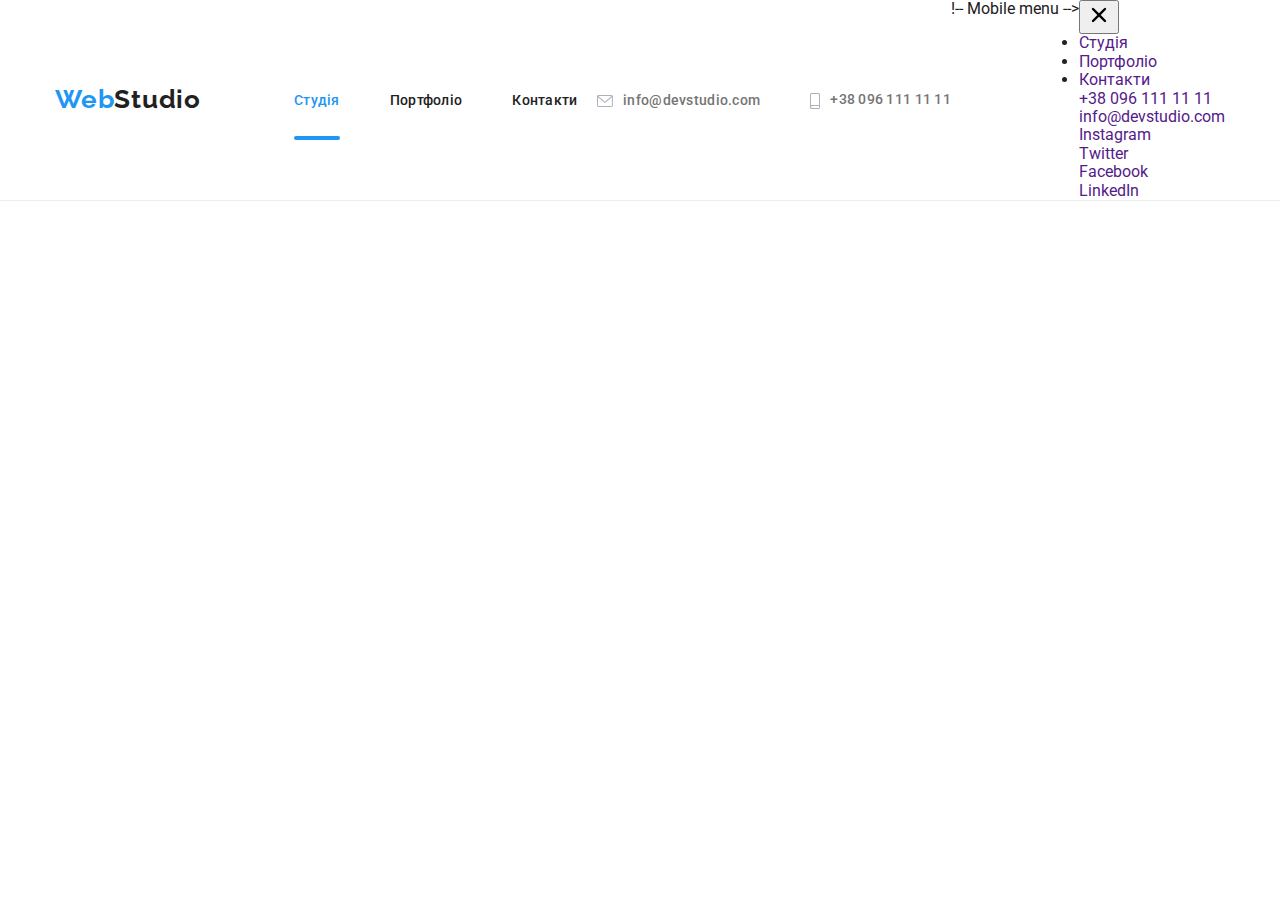
==== index.html @ cbd81c40 "10.12.22 dz8" ====
<!DOCTYPE html>
<html lang="uk">
<head>
    <meta charset="UTF-8">
    <meta http-equiv="X-UA-Compatible" content="IE=edge">
    <meta name="viewport" content="width=device-width, initial-scale=1.0">
    <link rel="preconnect" href="https://fonts.googleapis.com">
    <link rel="preconnect" href="https://fonts.gstatic.com" crossorigin>
    <link href="https://fonts.googleapis.com/css2?family=Raleway:wght@700&family=Roboto:wght@400;500;700;900&display=swap"
    rel="stylesheet">
    <link rel="stylesheet" href="https://cdnjs.cloudflare.com/ajax/libs/modern-normalize/1.1.0/modern-normalize.min.css">
    <link rel="stylesheet" href="./css/main.min.css">
    <title>Студія</title>
    </head>
<body class="page">
    <!-- HEADER -->
    <header class="header">
    <div class="container main-header">
        <nav class="nav-list">
    <a href="" class="logo">
    <span class="logo-color">Web</span>Studio                </a>
    <ul class="site-nav list">
        <li class="site-nav__item"><a href="" class="site-nav__link current">Студія</a></li>
        <li class="site-nav__item"><a href="./portfolio.html" class="site-nav__link">Портфоліо</a></li>
        <li class="site-nav__item"><a href="" class="site-nav__link">Контакти</a></li>
    </ul>
        </nav>
                
                        <ul class="contacts list">
    
    <li class="contacts__item">
                <a href="mailto:info@devstudio.com" class="contacts__link link"><svg class="phone icon" width="16" height="12">
        <use href="./image/icons.svg#phone"></use>
        </svg>info@devstudio.com</a></li>
   
        <li class="contacts__item">
                <a href="tel:+380961111111" class="contacts__link link"><svg class="phone icon" width="10" height="16">
            <use href="./image/icons.svg#smartphone"></use>
        </svg>+38 096 111 11 11</a>
    </li>
    </ul>
    !-- Mobile menu -->
    <div class="menu-container js-menu-container" id="mobile-menu">
        <button class="menu-toggle js-close-menu">
            <svg fill="currentColor" viewBox="0 0 20 20" xmlns="http://www.w3.org/2000/svg" width="24" height="24">
                <path fill-rule="evenodd"
                    d="M4.293 4.293a1 1 0 011.414 0L10 8.586l4.293-4.293a1 1 0 111.414 1.414L11.414 10l4.293 4.293a1 1 0 01-1.414 1.414L10 11.414l-4.293 4.293a1 1 0 01-1.414-1.414L8.586 10 4.293 5.707a1 1 0 010-1.414z"
                    clip-rule="evenodd"></path>
            </svg>
        </button>
    
        <ul class="mobile-menu">
            <li class="mobile-menu-item">
                <a class="mobile-menu-link link" href="">Студія</a>
            </li>
            <li class="mobile-menu-item">
                <a class="mobile-menu-link link" href="">Портфоліо</a>
            </li>
            <li class="mobile-menu-item">
                <a class="mobile-menu-link link" href="">Контакти</a>
            </li>
        </ul>
    
        <ul class="mobile-contacts list">
            <li class="mobile-contacts-item">
                <a href="" class="mobile-contacts-link link">+38 096 111 11 11</a>
            </li>
            <li class="mobile-contacts-item">
                <a href="" class="mobile-contacts-link link">info@devstudio.com</a>
            </li>
        </ul>
    
        <ul class="mobile-socials list">
            <li class="mobile-socials-item">
                <a href="" class="mobile-social-link link">Instagram</a>
            </li>
            <li class="mobile-socials-item">
                <a href="" class="mobile-social-link link">Twitter</a>
            </li>
            <li class="mobile-socials-item">
                <a href="" class="mobile-social-link link">Facebook</a>
            </li>
            <li class="mobile-socials-item">
                <a href="" class="mobile-social-link link">LinkedIn</a>
            </li>
        </ul>
    </div>

    </header>
    
    <!-- <main>

    <section class="hero">
                    <div class="container">
<h1 class="hero__title">Ефективні рішення для вашого бізнесу</h1>
<button data-modal-open class="hero-button button" type="button">Замовити послугу</button>
     <div class="backdrop is-hidden" data-modal>
    <div class="modal">
    <button class="modal-icon" type="button" data-modal-close>
        <svg class="modal-icon-close" width="18" height="18">
            <use href="./image/icons.svg#icon-close"></use>
        </svg>
    </button>
        <form class="form">
            <p class="form__title" >Залиште свої дані, ми вам передзвонимо</p>
            
                <label for="name" >Им'я</label>
                <div class="icon-wrapper">
                <input class="input-icon" type="text" name="name" id="name" autofocus />
                <svg class="icon-form" width="18" height="18">
                    <use href="./image/icons.svg#person-black"></use>
                </svg>
            
        </div>
           
                <label for="tel">Телефон</label>
                <div class="icon-wrapper">
                    <input class="input-icon" type="tel" name="tel" id="tel" />
                 <svg class="icon-form" width="18" height="18">
                    <use href="./image/icons.svg#phone-black"></use>
                </svg> 
                        
            
        </div>
               
                <label for="mail">Пошта</label>
                <div class="icon-wrapper">
                    <input class="input-icon"
                     type="email" name="mail" id="mail" />
                <svg class="icon-form" width="18" height="18">
                    <use href="./image/icons.svg#email-black"></use>
                </svg>
            
        </div>
                          
                <label for="comment">Коментар</label>
                <textarea class="comment" name="comment" id="comment" placeholder="Введіть текст"></textarea>
                    
           <div class="form-field">
                <label class="contract">
                    <input type="checkbox" class="checkbox visually-hidden" required />
                    <svg class="contract-icon-mark" width="13" height="9">
                        <use href="./image/icons.svg#icon-check"></use>
                    </svg>
                
                    <span>
                        Погоджуюся з розсилкою та приймаю
                        <a href="" class="contract-file">Умови договору</a></span>
                </label> 
                
</div>
            <button class="feedback" type="submit">Відправити</button>
        </form>

       
    
  
</div>

 </section> -->
<!-- Наші переваги -->
    <!-- <section class="section benefits">
                    <div class="container">
<h2 class="visually-hidden">Наші переваги</h2>
    <ul class="benefits-list list">
        <li class="benefits-list__item"> 
            <div class="svg-icon">
            <svg class="icon" width="70" height="70">
                <use href="./image/icons.svg#antenna"></use>
            </svg></div>
            <h2 class="title">Увага до деталей</h2>
            <p class="benefits-description">Ідейні міркування, і навіть початок повсякденної роботи з формування позиції.</p>
        </li>
                <li class="benefits-list__item">
                <div class="svg-icon">
                    <svg class="icon" width="70" height="70">
                        <use href="./image/icons.svg#clock"></use>
                    </svg></div>
                    <h2 class="title">Пунктуальність</h2>
                    <p class="benefits-description">Завдання організації, особливо рамки і місце навчання кадрів тягне у себе.</p>
                </li>
                        <li class="benefits-list__item">
                    <div class="svg-icon">
                            <svg class="icon" width="70" height="70">
                                <use href="./image/icons.svg#diagram"></use>
                            </svg></div>
                            <h2 class="title">Планування</h2>
                            <p class="benefits-description">Так само консультація з широким активом значною мірою зумовлює.</p>
                        </li>
                                <li class="benefits-list__item">
                        <div class="svg-icon">
                                    <svg class="icon" width="70" height="70">
                                        <use href="./image/icons.svg#astronaut"></use>
                                    </svg></div>
                                    <h2 class="title">Сучасні технології</h2>
                                    <p class="benefits-description">Значимість цих проблем настільки очевидна, що реалізація планових завдань.</p>
                                </li>
    </ul>
    </div>
</section> -->

<!-- Наші роботи -->
<!-- <section class="section our-work__section">
                <div class="container">
<h2 class="section-title">Чим ми займаємося</h2>
<ul class="our-work list">
    <li class="our-work__item">
                <img src="image/box1.jpg" alt="case1" width="370" height="294">
                <p class="work">
                    ДЕСКТОПНІ ДОДАТКИ
                </p>
    </li>
    <li class="our-work__item">
                <img src="image/box2.jpg" alt="case2" width="370" height="294">
<p class="work">
    МОБІЛЬНІ ДОДАТКИ
</p>
    </li>
    <li class="our-work__item">
                <img src="image/box3.jpg" alt="case3" width="370" height="294">
    <p class="work">
        ДИЗАЙНЕРСЬКІ РІШЕННЯ
    </p>
            </li>
    
</ul>
</div>
</section> -->

<!-- Наша команда -->
<!-- <section class="section team">
                <div class="container">
<h2 class="section-title">Наша команда</h2>
<ul class="our-team list">
    <li class="our-team__item">
                <img class="team-img" src="image/pd.jpg" alt="Ігор" width="270" height="260">
                <div class="team-description">
                <h3 class="team-member">Ігор Дем'яненко</h3>
                <p class="profession">Product Designer</p>
                <ul class="social-icons list">
                    <li>
                        <a href="" class="social-link">
                            <svg class="icon" width="20" height="20">
                                <use href="./image/icons.svg#instagram"></use>
                            </svg>
                        </a>
                    </li>
                    <li>
                        <a href="" class="social-link">
                            <svg class="icon" width="20" height="20">
                                <use href="./image/icons.svg#twitter"></use>
                            </svg>
                        </a>
                    </li>
                    <li><a href="" class="social-link">
                        <svg class="icon" width="20" height="20">
                            <use href="./image/icons.svg#facebook"></use>
                        </svg>
                    </a>
                    </li>
                    <li>
                        <a href="" class="social-link">
                            <svg class="icon" width="20" height="20">
                                <use href="./image/icons.svg#linkedin"></use>
                            </svg>
                        </a>
                    </li>
                </ul>
</div>
    </li>
    <li class="our-team__item">
                 <img class="team-img" src="image/fd.jpg" alt="Ольга" width="270" height="260">
                <div class="team-description">
                <h3 class="team-member">Ольга Рєпіна</h3>
                <p class="profession">Frontend Developer</p>
                <ul class="social-icons list">
                    <li>
                        <a href="" class="social-link">
                            <svg class="icon" width="20" height="20">
                                <use href="./image/icons.svg#instagram"></use>
                            </svg>
                        </a>
                    </li>
                    <li>
                        <a href="" class="social-link">
                            <svg class="icon" width="20" height="20">
                                <use href="./image/icons.svg#twitter"></use>
                            </svg>
                        </a>
                    </li>
                    <li><a href="" class="social-link">
                            <svg class="icon" width="20" height="20">
                                <use href="./image/icons.svg#facebook"></use>
                            </svg>
                        </a>
                    </li>
                    <li>
                        <a href="" class="social-link">
                            <svg class="icon" width="20" height="20">
                                <use href="./image/icons.svg#linkedin"></use>
                            </svg>
                        </a>
                    </li>
                </ul>
</div>
    </li>
    <li class="our-team__item">
                <img class="team-img" src="image/marketing.jpg" alt="Микола" width="270" height="260">
                <div class="team-description">
                <h3 class="team-member">Микола Тарасов</h3>
                <p class="profession">Marketing</p>
                <ul class="social-icons list">
                    <li>
                        <a href="" class="social-link">
                            <svg class="icon" width="20" height="20">
                                <use href="./image/icons.svg#instagram"></use>
                            </svg>
                        </a>
                    </li>
                    <li>
                        <a href="" class="social-link">
                            <svg class="icon" width="20" height="20">
                                <use href="./image/icons.svg#twitter"></use>
                            </svg>
                        </a>
                    </li>
                    <li><a href="" class="social-link">
                            <svg class="icon" width="20" height="20">
                                <use href="./image/icons.svg#facebook"></use>
                            </svg>
                        </a>
                    </li>
                    <li>
                        <a href="" class="social-link">
                            <svg class="icon" width="20" height="20">
                                <use href="./image/icons.svg#linkedin"></use>
                            </svg>
                        </a>
                    </li>
                </ul>
</div>
    </li>
    <li class="our-team__item">
                <img class="team-img" src="image/uid.jpg" alt="Михайло" width="270" height="260">
                <div class="team-description">
                <h3 class="team-member">Михайло Єрмаков</h3>
                <p class="profession">UI Designer</p>
                <ul class="social-icons list">
                    <li>
                        <a href="" class="social-link">
                            <svg class="icon" width="20" height="20">
                                <use href="./image/icons.svg#instagram"></use>
                            </svg>
                        </a>
                    </li>
                    <li>
                        <a href="" class="social-link">
                            <svg class="icon" width="20" height="20">
                                <use href="./image/icons.svg#twitter"></use>
                            </svg>
                        </a>
                    </li>
                    <li><a href="" class="social-link">
                            <svg class="icon" width="20" height="20">
                                <use href="./image/icons.svg#facebook"></use>
                            </svg>
                        </a>
                    </li>
                    <li>
                        <a href="" class="social-link">
                            <svg class="icon" width="20" height="20">
                                <use href="./image/icons.svg#linkedin"></use>
                            </svg>
                        </a>
                    </li>
                </ul>
</div>
    </li>

</ul>
</div>
</section> -->

<!-- Постійні клієнти -->
<!-- <section class="section clients">
    <div class="container">
        <h2 class="section-title">Постійні клієнти</h2>
               <ul class="our-clients list">
            <li class="clients-list item">
                <a href="" class="clients-link">
                      <svg class="icon" width="106" height="60">
                    <use href="./image/icons.svg#client-1"></use>
                </svg>
                </a>
            </li>
            <li class="clients-list item">
                                <a href="" class="clients-link">
                <svg class="icon" width="106" height="60">
                    <use href="./image/icons.svg#client-2"></use>
                </svg>
            </a>
                            </li>
            <li class="clients-list item">
                                <a href="" class="clients-link">
                <svg class="icon" width="106" height="60">
                    <use href="./image/icons.svg#client-3"></use>
                </svg>
                </a>
            </li>
            <li class="clients-list item">
                                <a href="" class="clients-link">
                <svg class="icon" width="106" height="60">
                    <use href="./image/icons.svg#client-4"></use>
                </svg>
                </a>
            </li>
            <li class="clients-list item">
                                <a href="" class="clients-link">
                <svg class="icon" width="106" height="60">
                    <use href="./image/icons.svg#client-5"></use>
                </svg>
                </a>
            </li>
            <li class="clients-list item">
                                <a href="" class="clients-link">
                <svg class="icon" width="106" height="60">
                    <use href="./image/icons.svg#client-6"></use>
                </svg>
                </a>
            </li>
        </ul>
        
    </div>
</section>
    </main> -->
    <!-- <footer class="footer">   -->
        <!-- <div class="container footer-main">   
            <div class="footer-general">
            <div class="logo-address">
            <a href="" class="logo">
            <span class="logo-color">Web</span><span class="logo-color-name">Studio</span></a>
                <address>
                    
        <ul class="footer-contacts list">
        <li class="item"><a href="https://goo.gl/maps/XcFaBaofBQ11y2KW9" target="_blank" class="address link" rel="noreferrer noopener nofollow">
         м. Київ, Бульвар Лесі Українки, 26</a></li>
        <li class="item"><a href="mailto:info@devstudio.com" class="link">info@devstudio.com</a></li>
        <li class="item"><a href="tel:+380961111111" class="link">+38 096 111 11 11</a></li>
        </ul>
        </address>
        </div>
        <div class="social-footer">
            <p class="footer-title">Приєднуйтесь</p>
<ul class="social-icons list">
    <li>
        <a href="" class="social-link">
            <svg class="icon" width="20" height="20">
                <use href="./image/icons.svg#instagram"></use>
            </svg>
        </a>
    </li>
    <li>
        <a href="" class="social-link">
            <svg class="icon" width="20" height="20">
                <use href="./image/icons.svg#twitter"></use>
            </svg>
        </a>
    </li>
    <li><a href="" class="social-link">
            <svg class="icon" width="20" height="20">
                <use href="./image/icons.svg#facebook"></use>
            </svg>
        </a>
    </li>
    <li>
        <a href="" class="social-link">
            <svg class="icon" width="20" height="20">
                <use href="./image/icons.svg#linkedin"></use>
            </svg>
        </a>
    </li>
</ul>
        </div>
        <form class="subscribe">
        <p class="footer-title">Підпишиться на розсилку</p>
        <div class="form-field-footer">
            <input type="mail" name="mail" id="mail" placeholder="E-mail" class="mail-holder"  />
        
<button class="subscribe-button" type="submit">Підписатись
    <svg class="submit-icon" height="24" width="24">
        <use href="./image/icons.svg#icon-send"></use>
    </svg>
</button></div>
        </div>
        </div>
    </form>
    </footer> --> 
        <script>
            (() => {
                document.querySelector('.js-speaker-form').addEventListener('submit', e => {
                    e.preventDefault();

                    new FormData(e.currentTarget).forEach((value, name) => console.log(`${name}: ${value}`));

                    e.currentTarget.reset();
                });
            })();
        </script>

    <script src="./js/modal.js"></script>
    <script defer src="./js/mobile-menu.js"></script>
</body>
</html>
---- css/main.min.css ----
.visually-hidden{position:absolute;white-space:nowrap;width:1px;height:1px;overflow:hidden;border:0;padding:0;clip:rect(0 0 0 0);-webkit-clip-path:inset(50%);clip-path:inset(50%);margin:-1px}.page{color:#212121;font-family:Roboto,sans-serif}.link,.logo,.project-item{text-decoration:none}.list{padding:0;margin:0;list-style:none}.icon{fill:#afb1b8}h1,h2,h3,h4,h5,ul,p{padding:0;margin:0}img{display:block;width:100%;height:auto}.container{margin-left:auto;margin-right:auto;padding-left:15px;padding-right:15px}@media screen and (max-width: 480px){.container{width:480px}}@media screen and (min-width: 768px){.container{width:768px}}@media screen and (min-width: 1200px){.container{width:1200px}}@media screen and (min-width: 768px){.benefits-list,.our-work,.our-team{display:-webkit-box;display:-ms-flexbox;display:flex}}.section{padding-bottom:94px}.button{color:#212121;background-color:#fff;font-size:16px;font-family:inherit;cursor:pointer;text-decoration:none;text-align:center}.button.hero-button{padding:10px 32px;font-weight:700;line-height:1.875;-webkit-box-align:center;-ms-flex-align:center;align-items:center;letter-spacing:.06em;color:#f5f5f5;background-color:#2196f3;-webkit-box-shadow:0px 4px 4px rgba(0,0,0,.15);box-shadow:0px 4px 4px rgba(0,0,0,.15);border-radius:4px;border:none;-webkit-transition:background-color 250ms cubic-bezier(0.4, 0, 0.2, 1);transition:background-color 250ms cubic-bezier(0.4, 0, 0.2, 1)}.button.hero-button:focus,.button.hero-button:hover{background-color:#2196f3}.button.projects-button{padding:6px 22px;color:#212121;background-color:#f5f4fa;font-weight:500;line-height:1.625;letter-spacing:.03em;border-radius:4px;border:none;-webkit-transition:color 250ms cubic-bezier(0.4, 0, 0.2, 1),background-color 250ms cubic-bezier(0.4, 0, 0.2, 1),-webkit-filter 250ms cubic-bezier(0.4, 0, 0.2, 1);transition:color 250ms cubic-bezier(0.4, 0, 0.2, 1),background-color 250ms cubic-bezier(0.4, 0, 0.2, 1),-webkit-filter 250ms cubic-bezier(0.4, 0, 0.2, 1);transition:color 250ms cubic-bezier(0.4, 0, 0.2, 1),background-color 250ms cubic-bezier(0.4, 0, 0.2, 1),filter 250ms cubic-bezier(0.4, 0, 0.2, 1);transition:color 250ms cubic-bezier(0.4, 0, 0.2, 1),background-color 250ms cubic-bezier(0.4, 0, 0.2, 1),filter 250ms cubic-bezier(0.4, 0, 0.2, 1),-webkit-filter 250ms cubic-bezier(0.4, 0, 0.2, 1)}.button.projects-button:focus,.button.projects-button:hover{background-color:#2196f3;color:#f5f5f5;-webkit-filter:drop-shadow(0px 4px 4px rgba(0, 0, 0, 0.25));filter:drop-shadow(0px 4px 4px rgba(0, 0, 0, 0.25))}.feedback{padding:10px 52px;font-weight:700;line-height:1.875;letter-spacing:.06em;-webkit-box-align:center;-ms-flex-align:center;align-items:center;text-align:center;letter-spacing:.06em;margin:auto;color:#f5f5f5;background-color:#2196f3;-webkit-box-shadow:0px 4px 4px rgba(0,0,0,.15);box-shadow:0px 4px 4px rgba(0,0,0,.15);border-radius:4px;border:none;cursor:pointer}.feedback:focus,.feedback:hover{background-color:#2196f3}.button.subscribe-button{padding:10px 52px;font-weight:700;line-height:1.875;-webkit-box-align:center;-ms-flex-align:center;align-items:center;letter-spacing:.06em;align-items:center;text-align:center;letter-spacing:.06em;color:#f5f5f5;background-color:#2196f3;-webkit-box-shadow:0px 4px 4px rgba(0,0,0,.15);box-shadow:0px 4px 4px rgba(0,0,0,.15);border-radius:4px;border:none}.button.subscribe-button:focus,.button.subscribe-button:hover{background-color:#2196f3;color:#f5f5f5;-webkit-filter:drop-shadow(0px 4px 4px rgba(0, 0, 0, 0.25));filter:drop-shadow(0px 4px 4px rgba(0, 0, 0, 0.25))}.backdrop{position:fixed;left:0px;top:0px;width:100%;height:100%;z-index:20;background-color:rgba(0,0,0,.2);opacity:1;-webkit-transition:opacity 250ms cubic-bezier(0.4, 0, 0.2, 1);transition:opacity 250ms cubic-bezier(0.4, 0, 0.2, 1)}.backdrop.is-hidden{opacity:0;pointer-events:none}.backdrop .is-hidden .modal{-webkit-transform:translate(-50%, -50%) scale(1.1);transform:translate(-50%, -50%) scale(1.1)}.modal{position:absolute;top:50%;left:50%;-webkit-transform:translate(-50%, -50%);transform:translate(-50%, -50%);padding:40px;width:528px;-webkit-box-shadow:0px 1px 3px rgba(0,0,0,.12),0px 1px 1px rgba(0,0,0,.14),0px 2px 1px rgba(0,0,0,.2);box-shadow:0px 1px 3px rgba(0,0,0,.12),0px 1px 1px rgba(0,0,0,.14),0px 2px 1px rgba(0,0,0,.2);border-radius:4px;background-color:#fff;-webkit-transform:translate(-50%, -50%) scale(1);transform:translate(-50%, -50%) scale(1);-webkit-transition:-webkit-transform 250ms cubic-bezier(0.4, 0, 0.2, 1);transition:-webkit-transform 250ms cubic-bezier(0.4, 0, 0.2, 1);transition:transform 250ms cubic-bezier(0.4, 0, 0.2, 1);transition:transform 250ms cubic-bezier(0.4, 0, 0.2, 1), -webkit-transform 250ms cubic-bezier(0.4, 0, 0.2, 1)}.modal-icon-close{fill:#000;-webkit-transition:fill 250ms cubic-bezier(0.4, 0, 0.2, 1);transition:fill 250ms cubic-bezier(0.4, 0, 0.2, 1)}.modal-icon{position:absolute;top:8px;right:8px;width:30px;height:30px;display:-webkit-box;display:-ms-flexbox;display:flex;-webkit-box-pack:center;-ms-flex-pack:center;justify-content:center;-webkit-box-align:center;-ms-flex-align:center;align-items:center;border:1px solid rgba(0,0,0,.1);border-radius:50%;background:rgba(0,0,0,0);cursor:pointer}.modal-icon:hover .modal-icon-close,.modal-icon:focus .modal-icon-close{fill:#2196f3;cursor:pointer}.title{font-weight:700;font-size:14px;line-height:1.1428571429;letter-spacing:.03em;text-transform:uppercase}.section-title{margin-top:0;margin-bottom:50px;font-weight:700;font-size:36px;line-height:1.1666666667;text-align:center;letter-spacing:.03em}.footer-title{margin-bottom:20px;font-weight:700;font-size:14px;line-height:1.1428571429;letter-spacing:.03em;text-transform:uppercase;color:#fff}.form{display:-webkit-box;display:-ms-flexbox;display:flex;-webkit-box-orient:vertical;-webkit-box-direction:normal;-ms-flex-direction:column;flex-direction:column;width:100%}.form__title{font-weight:700;font-size:20px;line-height:1.15;letter-spacing:.03em;color:#212121;-webkit-box-pack:center;-ms-flex-pack:center;justify-content:center;margin-bottom:12px}.icon-wrapper{margin-bottom:10px;position:relative;display:-webkit-box;display:-ms-flexbox;display:flex;-webkit-box-orient:vertical;-webkit-box-direction:normal;-ms-flex-direction:column;flex-direction:column}.form label{margin:0;padding:0;font-size:12px;line-height:1.1666666667;letter-spacing:.01em;text-align:left;color:#757575;margin-bottom:4px}.form input{border:1px solid rgba(33,33,33,.2);border-radius:4px;height:40px;color:#212121;outline:0;-webkit-transition:border-color 250ms cubic-bezier(0.4, 0, 0.2, 1);transition:border-color 250ms cubic-bezier(0.4, 0, 0.2, 1)}.form textarea{border:1px solid rgba(33,33,33,.2);border-radius:4px;width:100%;height:120px;resize:none;outline:0;padding:12px 16px;margin-bottom:20px;-webkit-transition:border-color 250ms cubic-bezier(0.4, 0, 0.2, 1);transition:border-color 250ms cubic-bezier(0.4, 0, 0.2, 1)}.icon-form{position:absolute;top:0;left:12px;-webkit-transform:translateY(50%);transform:translateY(50%);fill:#212121;-webkit-transition:fill 250ms cubic-bezier(0.4, 0, 0.2, 1);transition:fill 250ms cubic-bezier(0.4, 0, 0.2, 1)}.input-icon{padding-left:42px}.input-icon:hover,.input-icon:focus{border-color:#2196f3}.input-icon:hover+.icon-form,.input-icon:focus+.icon-form{fill:#2196f3}.comment:hover,.comment:focus{border-color:#2196f3}.form textarea:-moz-placeholder-shown{padding:12px 16px}.form textarea:-ms-input-placeholder{padding:12px 16px}.form textarea:placeholder-shown{padding:12px 16px}.form textarea::-webkit-input-placeholder{font-size:12px;line-height:1.16;letter-spacing:.01em;color:rgba(117,117,117,.5)}.form textarea::-moz-placeholder{font-size:12px;line-height:1.16;letter-spacing:.01em;color:rgba(117,117,117,.5)}.form textarea:-ms-input-placeholder{font-size:12px;line-height:1.16;letter-spacing:.01em;color:rgba(117,117,117,.5)}.form textarea::-ms-input-placeholder{font-size:12px;line-height:1.16;letter-spacing:.01em;color:rgba(117,117,117,.5)}.form textarea::placeholder{font-size:12px;line-height:1.16;letter-spacing:.01em;color:rgba(117,117,117,.5)}.form-field{margin-bottom:30px}.contract{position:relative;padding:0;display:-webkit-inline-box;display:-ms-inline-flexbox;display:inline-flex;-webkit-box-align:center;-ms-flex-align:center;align-items:center;-webkit-box-pack:center;-ms-flex-pack:center;justify-content:center;margin-bottom:30px}.contract span{margin:0;padding:0;font-size:14px;line-height:1.71;letter-spacing:.03em;color:#757575}.checkbox{display:block;margin:0;margin-right:7px;width:16px;height:15px}.contract-icon-mark{width:16px;height:15px;margin-right:7px;border:2px solid #212121;border-radius:2px;fill:rgba(0,0,0,0);-webkit-transition:fill 250ms cubic-bezier(0.4, 0, 0.2, 1),border 250ms cubic-bezier(0.4, 0, 0.2, 1);transition:fill 250ms cubic-bezier(0.4, 0, 0.2, 1),border 250ms cubic-bezier(0.4, 0, 0.2, 1)}.checkbox:checked+.contract-icon-mark{border:none;background-color:#2196f3;fill:#f5f5f5;-webkit-transition:background-color 250ms cubic-bezier(0.4, 0, 0.2, 1);transition:background-color 250ms cubic-bezier(0.4, 0, 0.2, 1)}.contract-file{color:#2196f3;text-decoration:underline}.header{background-color:#fff;border-bottom:1px solid #ececec}.main-header{display:-webkit-box;display:-ms-flexbox;display:flex}.nav-list{display:-webkit-box;display:-ms-flexbox;display:flex;-webkit-box-align:center;-ms-flex-align:center;align-items:center}.site-nav{display:-webkit-box;display:-ms-flexbox;display:flex}.site-nav .site-nav__item:not(:last-child){margin-right:50px}.site-nav .site-nav__link{position:relative;padding-top:32px;padding-bottom:32px;display:block;color:#212121;font-weight:500;font-size:14px;line-height:1.1428571429;letter-spacing:.02em;-webkit-transition:color 250ms cubic-bezier(0.4, 0, 0.2, 1);transition:color 250ms cubic-bezier(0.4, 0, 0.2, 1);text-decoration:none}.site-nav .site-nav__link:hover,.site-nav .site-nav__link:focus{color:#2196f3}.site-nav .site-nav__link::after{position:absolute;left:0;bottom:0;content:"";display:block;width:100%;height:4px;background-color:#2196f3;border-radius:2px;opacity:0;-webkit-transition:opacity 250ms cubic-bezier(0.4, 0, 0.2, 1);transition:opacity 250ms cubic-bezier(0.4, 0, 0.2, 1)}.site-nav .current::after{opacity:1}.site-nav__link.current{color:#2196f3}.contacts{display:-webkit-box;display:-ms-flexbox;display:flex;margin-left:auto;-webkit-box-align:center;-ms-flex-align:center;align-items:center}.contacts .contacts__item+.contacts__item{margin-left:50px}.contacts .contacts__link{display:block;padding-top:32px;padding-bottom:32px;color:#757575;font-weight:500;font-size:14px;line-height:1.1428571429;letter-spacing:.02em;-webkit-transition:color 250ms cubic-bezier(0.4, 0, 0.2, 1);transition:color 250ms cubic-bezier(0.4, 0, 0.2, 1)}.contacts .contacts__link:hover,.contacts .contacts__link:focus{color:#2196f3}.logo{display:block;margin-right:93px;color:#212121;font-family:Raleway;font-style:normal;font-weight:700;font-size:26px;line-height:31px;letter-spacing:.03em}.logo-color{color:#2196f3}.logo-color-name{color:#f5f5f5}.phone{margin-right:10px;vertical-align:middle}.contacts__link:hover .phone{fill:#2196f3}.benefits{padding-top:94px}.benefits-list .title{margin-bottom:10px}.benefits-list__item{max-width:290px;margin-left:auto;margin-right:auto;padding-bottom:30px}@media screen and (min-width: 768px){.benefits-list{display:-webkit-box;display:-ms-flexbox;display:flex;-ms-flex-wrap:wrap;flex-wrap:wrap}}@media screen and (min-width: 768px)and (max-width: 1199px){.benefits-list{margin-top:-30px}}@media screen and (min-width: 1200px){.benefits-list{-ms-flex-wrap:nowrap;flex-wrap:nowrap}}@media screen and (max-width: 767px){.benefits-list__item:not(:first-child){margin-top:30px}}@media screen and (min-width: 768px)and (max-width: 1199px){.benefits-list__item{-ms-flex-preferred-size:calc((100% - 30px)/2);flex-basis:calc((100% - 30px)/2);margin-top:30px}.benefits-list__item:nth-child(even){margin-left:30px}}@media screen and (min-width: 1200px){.benefits-list__item{-ms-flex-preferred-size:calc((100% - 90px)/4);flex-basis:calc((100% - 90px)/4)}.benefits-list__item:not(:first-child){margin-left:30px}}.benefits-description{color:#757575;font-weight:400;font-size:14px;line-height:1.7142857143;letter-spacing:.03em}.benefits-list .icon{fill:#212121}.svg-icon{margin-bottom:30px;width:270px;height:120px;-webkit-box-pack:center;-ms-flex-pack:center;justify-content:center;display:-webkit-box;display:-ms-flexbox;display:flex;-webkit-box-align:center;-ms-flex-align:center;align-items:center;background:#f5f4fa;border-radius:4px}.our-clients{display:-webkit-box;display:-ms-flexbox;display:flex}@media screen and (min-width: 1200px){.our-clients .clients-link{-webkit-transition:border 250ms cubic-bezier(0.4, 0, 0.2, 1);transition:border 250ms cubic-bezier(0.4, 0, 0.2, 1)}.our-clients .clients-link:hover,.our-clients .clients-link:focus{border:1px solid #2196f3}.our-clients .item:not(:last-child){margin-right:30px}.clients-list:hover .icon,.clients-list:focus .icon{fill:#2196f3}.clients-list{-ms-flex-preferred-size:calc((100% - 150px)/6);flex-basis:calc((100% - 150px)/6);height:92px;-webkit-transition:fill 250ms cubic-bezier(0.4, 0, 0.2, 1);transition:fill 250ms cubic-bezier(0.4, 0, 0.2, 1)}.clients-list .icon{-webkit-transition:fill 250ms cubic-bezier(0.4, 0, 0.2, 1);transition:fill 250ms cubic-bezier(0.4, 0, 0.2, 1)}}@media screen and (min-width: 768px){.clients-list{-ms-flex-preferred-size:calc((100% - 60px)/3);flex-basis:calc((100% - 60px)/3);margin-right:30px}}.clients-link{display:-webkit-box;display:-ms-flexbox;display:flex;-webkit-box-pack:center;-ms-flex-pack:center;justify-content:center;-webkit-box-align:center;-ms-flex-align:center;align-items:center;width:100%;height:100%;border:1px solid #afb1b8;border-radius:4px}.clients{padding-top:94px}address{font-style:normal}.footer{padding-top:60px;padding-bottom:60px;background-color:#2f303a}.footer-main .logo{margin-bottom:20px}.footer-general{display:-webkit-box;display:-ms-flexbox;display:flex;-webkit-box-align:baseline;-ms-flex-align:baseline;align-items:baseline}.social-footer{margin-left:70px}.social-footer .social-link{fill:#fff;background-color:rgba(255,255,255,.1)}.social-footer .social-link .icon{fill:#fff}.social-footer .social-icons{margin:0}.footer-contacts .link{color:rgba(255,255,255,.6);font-weight:400;font-size:14px;line-height:1.7142857143;letter-spacing:.03em;-webkit-transition:color 250ms cubic-bezier(0.4, 0, 0.2, 1);transition:color 250ms cubic-bezier(0.4, 0, 0.2, 1)}.footer-contacts .address{color:#fff}.footer-contacts .link:hover,.footer-contacts .link:focus{color:#2196f3}.footer-contacts .item:not(:last-child){margin-bottom:9px}.subscribe{margin-left:auto}.form-field-footer{display:-webkit-box;display:-ms-flexbox;display:flex;-webkit-box-align:end;-ms-flex-align:end;align-items:flex-end}.form-field-footer input{width:358px;height:50px;background-color:inherit;border:1px solid rgba(255,255,255,.3);border-radius:4px;padding-left:16px;outline:0;-webkit-transition:border-color 250ms cubic-bezier(0.4, 0, 0.2, 1);transition:border-color 250ms cubic-bezier(0.4, 0, 0.2, 1)}.form-field-footer input::-webkit-input-placeholder{font-size:16px;line-height:1.25;-webkit-box-align:center;align-items:center;letter-spacing:.03em;color:rgba(255,255,255,.6)}.form-field-footer input::-moz-placeholder{font-size:16px;line-height:1.25;align-items:center;letter-spacing:.03em;color:rgba(255,255,255,.6)}.form-field-footer input:-ms-input-placeholder{font-size:16px;line-height:1.25;-ms-flex-align:center;align-items:center;letter-spacing:.03em;color:rgba(255,255,255,.6)}.form-field-footer input::-ms-input-placeholder{font-size:16px;line-height:1.25;-ms-flex-align:center;align-items:center;letter-spacing:.03em;color:rgba(255,255,255,.6)}.form-field-footer input::placeholder{font-size:16px;line-height:1.25;-webkit-box-align:center;-ms-flex-align:center;align-items:center;letter-spacing:.03em;color:rgba(255,255,255,.6)}.mail-holder{color:#fff}.mail-holder:hover,.mail-holder:focus{border-color:#2196f3}.subscribe-button{background-color:#2196f3;font-weight:700;font-size:16px;line-height:1.875;display:-webkit-box;display:-ms-flexbox;display:flex;-webkit-box-pack:center;-ms-flex-pack:center;justify-content:center;-webkit-box-align:center;-ms-flex-align:center;align-items:center;text-align:center;letter-spacing:.06em;color:#fff;-webkit-box-shadow:0;box-shadow:0;border-radius:4px;width:200px;height:50px;margin-left:12px;border-color:rgba(0,0,0,0);-webkit-transition:background-color 250ms cubic-bezier(0.4, 0, 0.2, 1),-webkit-box-shadow 250ms cubic-bezier(0.4, 0, 0.2, 1);transition:background-color 250ms cubic-bezier(0.4, 0, 0.2, 1),-webkit-box-shadow 250ms cubic-bezier(0.4, 0, 0.2, 1);transition:box-shadow 250ms cubic-bezier(0.4, 0, 0.2, 1),background-color 250ms cubic-bezier(0.4, 0, 0.2, 1);transition:box-shadow 250ms cubic-bezier(0.4, 0, 0.2, 1),background-color 250ms cubic-bezier(0.4, 0, 0.2, 1),-webkit-box-shadow 250ms cubic-bezier(0.4, 0, 0.2, 1)}.subscribe-button:hover,.subscribe-button:focus{-webkit-box-shadow:0px 4px 4px rgba(0,0,0,.15);box-shadow:0px 4px 4px rgba(0,0,0,.15);background-color:#2196f3;cursor:pointer}.submit-icon{fill:#fff;margin-left:10px}.hero{position:relative;padding-top:200px;padding-bottom:200px;text-align:center;max-width:1600px;height:600px;margin-left:auto;margin-right:auto;outline:1px solid #000;background-image:-webkit-gradient(linear, left top, right top, from(rgba(47, 48, 58, 0.4)), to(rgba(47, 48, 58, 0.4))),url("../image/hero.jpg");background-image:linear-gradient(to right, rgba(47, 48, 58, 0.4), rgba(47, 48, 58, 0.4)),url("../image/hero.jpg");background-repeat:no-repeat;background-position:center}.hero__title{margin:0 auto;margin-bottom:30px;width:696px;color:#fff;font-weight:900;font-size:44px;line-height:1.3636363636;letter-spacing:.06em;text-transform:uppercase}.team{padding-top:94px;background-color:#f5f4fa}.our-team{font-size:16px;line-height:1.1875;text-align:center;letter-spacing:.03em}.our-team__item{margin-right:30px;background:#fff;-webkit-box-shadow:0px 1px 3px rgba(0,0,0,.12),0px 1px 1px rgba(0,0,0,.14),0px 2px 1px rgba(0,0,0,.2);box-shadow:0px 1px 3px rgba(0,0,0,.12),0px 1px 1px rgba(0,0,0,.14),0px 2px 1px rgba(0,0,0,.2);border-radius:0px 0px 4px 4px}.our-team__item:nth-child(4n){margin-right:0}.team-member{font-size:16px;font-weight:500;margin-bottom:10px}.profession{color:#757575;font-weight:400;font-size:16px}.team-description{padding-top:30px;padding-bottom:30px}.team-img{display:block}.social-icons{margin:16px 32px 0px 32px;gap:10px;display:-webkit-box;display:-ms-flexbox;display:flex}.social-icons .icon{fill:#afb1b8}.social-link{width:44px;height:44px;-webkit-box-pack:center;-ms-flex-pack:center;justify-content:center;display:-webkit-box;display:-ms-flexbox;display:flex;-webkit-box-align:center;-ms-flex-align:center;align-items:center;border-radius:50%;color:#afb1b8;-webkit-transition:background-color 250ms cubic-bezier(0.4, 0, 0.2, 1),fill 250ms cubic-bezier(0.4, 0, 0.2, 1);transition:background-color 250ms cubic-bezier(0.4, 0, 0.2, 1),fill 250ms cubic-bezier(0.4, 0, 0.2, 1)}.social-icons .social-link:hover{background-color:#2196f3}.social-icons .social-link:hover .icon{fill:#fff}@media screen and (max-width: 1200px){.our-work__section{display:none}}.our-work{position:relative}.our-work__item{position:relative;width:370px;margin-right:30px}.our-work__item:nth-child(3n){margin-right:0}.work{display:-webkit-box;display:-ms-flexbox;display:flex;-webkit-box-align:center;-ms-flex-align:center;align-items:center;-webkit-box-pack:center;-ms-flex-pack:center;justify-content:center;width:100%;height:70px;position:absolute;bottom:0px;font-weight:700;font-size:14px;line-height:1.1428571429;text-align:center;letter-spacing:.03em;text-transform:uppercase;color:#fff;background:rgba(47,48,58,.8)}.portfolio{padding-top:94px;padding-bottom:94px}.projects{display:-webkit-box;display:-ms-flexbox;display:flex;-webkit-box-pack:center;-ms-flex-pack:center;justify-content:center;margin-bottom:50px}.projects .item:not(:last-child){margin-right:8px}.title-project{color:#212121;font-weight:700;font-size:18px;line-height:2;letter-spacing:.06em}.type-project{color:#757575;font-weight:400;font-size:16px;line-height:1.875;letter-spacing:.03em}.project-list{display:-webkit-box;display:-ms-flexbox;display:flex;-ms-flex-wrap:wrap;flex-wrap:wrap}.project-list .item{margin-right:30px;margin-bottom:30px}.project-list .item:nth-child(3n){margin-right:0}.project-list .title-project{margin-bottom:4px}.name-project{padding:20px 24px;border-right:1px solid #eee;border-bottom:1px solid #eee;border-left:1px solid #eee}.project-item{position:relative;display:block;-webkit-transition:-webkit-box-shadow 250ms cubic-bezier(0.4, 0, 0.2, 1);transition:-webkit-box-shadow 250ms cubic-bezier(0.4, 0, 0.2, 1);transition:box-shadow 250ms cubic-bezier(0.4, 0, 0.2, 1);transition:box-shadow 250ms cubic-bezier(0.4, 0, 0.2, 1), -webkit-box-shadow 250ms cubic-bezier(0.4, 0, 0.2, 1)}.project-item:hover{-webkit-box-shadow:0px 1px 1px rgba(0,0,0,.12),0px 4px 4px rgba(0,0,0,.06),1px 4px 6px rgba(0,0,0,.16);box-shadow:0px 1px 1px rgba(0,0,0,.12),0px 4px 4px rgba(0,0,0,.06),1px 4px 6px rgba(0,0,0,.16)}.project-item:hover .overlay{-webkit-transform:translateY(0);transform:translateY(0);opacity:1}.project-box{position:relative;overflow:hidden}.overlay{position:absolute;top:0;left:0;width:100%;height:100%;background-color:rgba(33,150,243,.9);opacity:0;-webkit-transform:translateY(100%);transform:translateY(100%);-webkit-transition:opacity 250ms cubic-bezier(0.4, 0, 0.2, 1),-webkit-transform 250ms cubic-bezier(0.4, 0, 0.2, 1);transition:opacity 250ms cubic-bezier(0.4, 0, 0.2, 1),-webkit-transform 250ms cubic-bezier(0.4, 0, 0.2, 1);transition:transform 250ms cubic-bezier(0.4, 0, 0.2, 1),opacity 250ms cubic-bezier(0.4, 0, 0.2, 1);transition:transform 250ms cubic-bezier(0.4, 0, 0.2, 1),opacity 250ms cubic-bezier(0.4, 0, 0.2, 1),-webkit-transform 250ms cubic-bezier(0.4, 0, 0.2, 1)}.project-box:hover .overlay{-webkit-transform:translateY(0);transform:translateY(0);opacity:1}.overlay-text{position:absolute;bottom:0;top:0;left:0;right:0;display:-webkit-box;display:-ms-flexbox;display:flex;-webkit-box-align:center;-ms-flex-align:center;align-items:center;-webkit-box-pack:center;-ms-flex-pack:center;justify-content:center;width:314px;padding-left:32px;font-weight:400;font-size:18px;line-height:1.5555555556;letter-spacing:.03em;color:#fff}/*# sourceMappingURL=main.min.css.map */
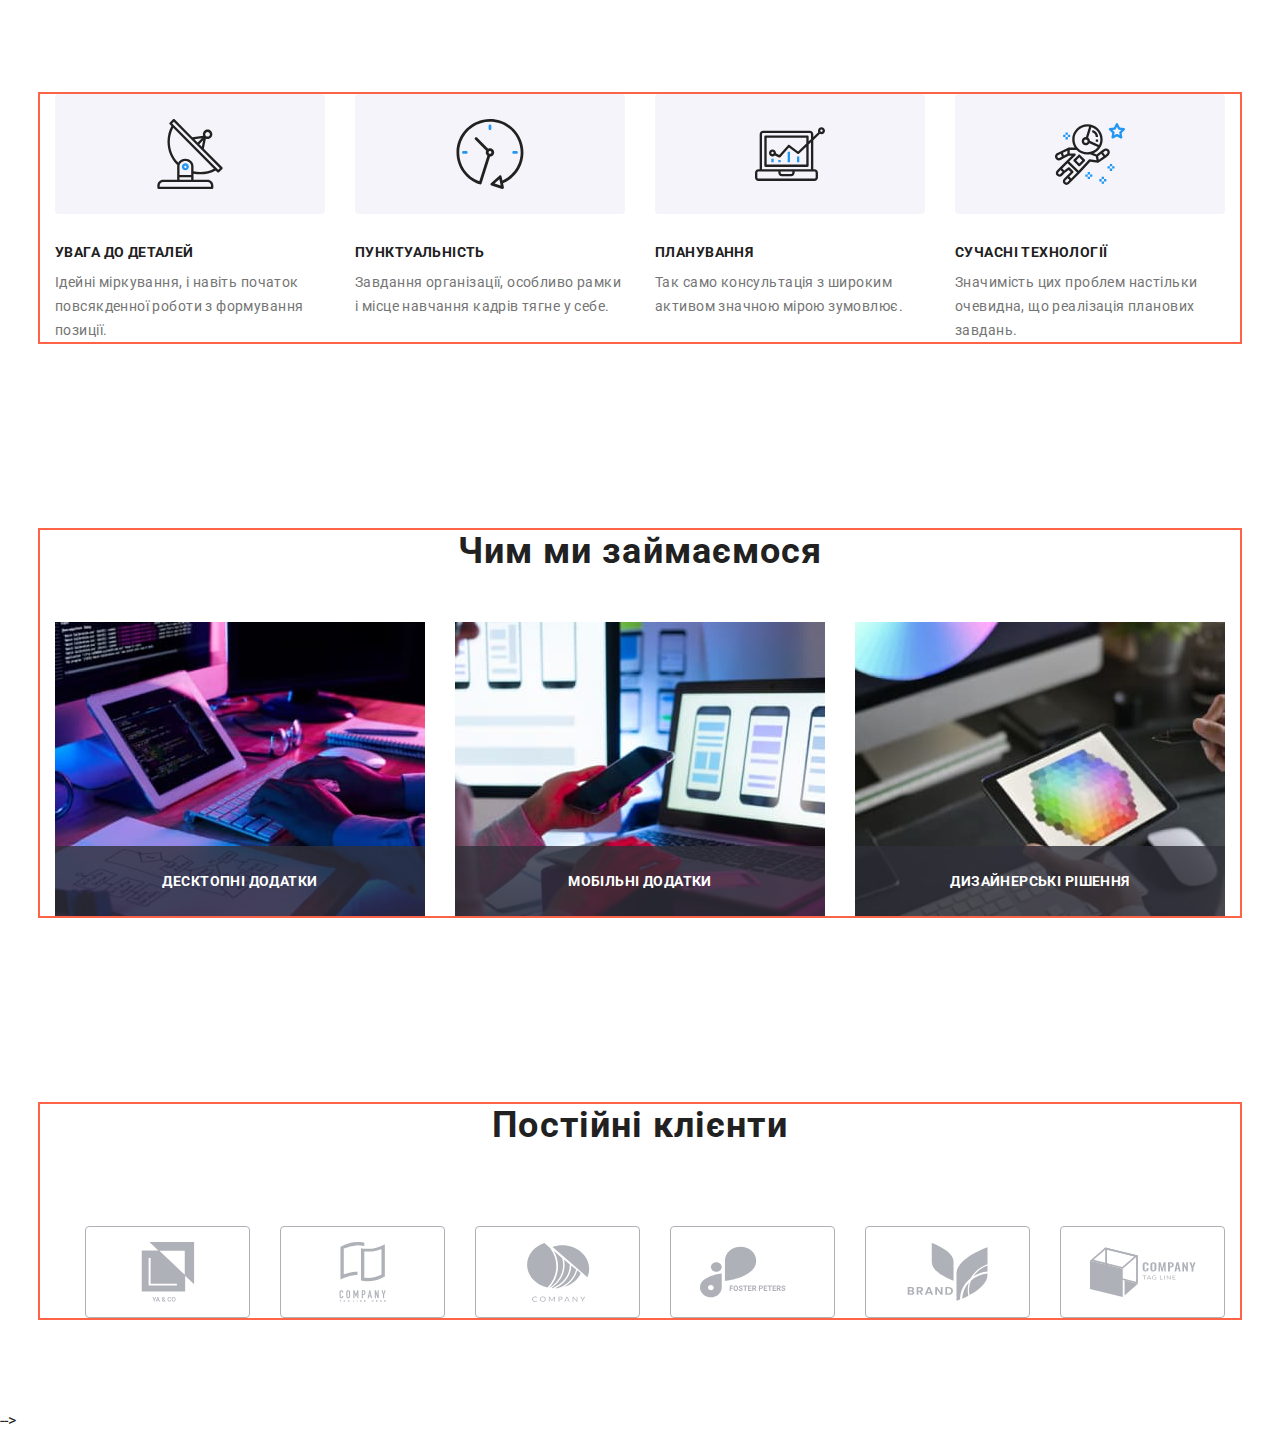
==== commit 5044d220: "10.12.22 dz8 var 2" ====
--- a/index.html
+++ b/index.html
@@ -1,513 +1,485 @@
 <!DOCTYPE html>
 <html lang="uk">
+
 <head>
     <meta charset="UTF-8">
     <meta http-equiv="X-UA-Compatible" content="IE=edge">
     <meta name="viewport" content="width=device-width, initial-scale=1.0">
     <link rel="preconnect" href="https://fonts.googleapis.com">
     <link rel="preconnect" href="https://fonts.gstatic.com" crossorigin>
-    <link href="https://fonts.googleapis.com/css2?family=Raleway:wght@700&family=Roboto:wght@400;500;700;900&display=swap"
-    rel="stylesheet">
-    <link rel="stylesheet" href="https://cdnjs.cloudflare.com/ajax/libs/modern-normalize/1.1.0/modern-normalize.min.css">
+    <link
+        href="https://fonts.googleapis.com/css2?family=Raleway:wght@700&family=Roboto:wght@400;500;700;900&display=swap"
+        rel="stylesheet">
+    <link rel="stylesheet"
+        href="https://cdnjs.cloudflare.com/ajax/libs/modern-normalize/1.1.0/modern-normalize.min.css">
     <link rel="stylesheet" href="./css/main.min.css">
     <title>Студія</title>
-    </head>
+</head>
+
 <body class="page">
     <!-- HEADER -->
-    <header class="header">
-    <div class="container main-header">
-        <nav class="nav-list">
-    <a href="" class="logo">
-    <span class="logo-color">Web</span>Studio                </a>
-    <ul class="site-nav list">
-        <li class="site-nav__item"><a href="" class="site-nav__link current">Студія</a></li>
-        <li class="site-nav__item"><a href="./portfolio.html" class="site-nav__link">Портфоліо</a></li>
-        <li class="site-nav__item"><a href="" class="site-nav__link">Контакти</a></li>
-    </ul>
-        </nav>
-                
-                        <ul class="contacts list">
-    
-    <li class="contacts__item">
-                <a href="mailto:info@devstudio.com" class="contacts__link link"><svg class="phone icon" width="16" height="12">
-        <use href="./image/icons.svg#phone"></use>
-        </svg>info@devstudio.com</a></li>
-   
-        <li class="contacts__item">
-                <a href="tel:+380961111111" class="contacts__link link"><svg class="phone icon" width="10" height="16">
-            <use href="./image/icons.svg#smartphone"></use>
-        </svg>+38 096 111 11 11</a>
-    </li>
-    </ul>
-    !-- Mobile menu -->
-    <div class="menu-container js-menu-container" id="mobile-menu">
-        <button class="menu-toggle js-close-menu">
-            <svg fill="currentColor" viewBox="0 0 20 20" xmlns="http://www.w3.org/2000/svg" width="24" height="24">
-                <path fill-rule="evenodd"
-                    d="M4.293 4.293a1 1 0 011.414 0L10 8.586l4.293-4.293a1 1 0 111.414 1.414L11.414 10l4.293 4.293a1 1 0 01-1.414 1.414L10 11.414l-4.293 4.293a1 1 0 01-1.414-1.414L8.586 10 4.293 5.707a1 1 0 010-1.414z"
-                    clip-rule="evenodd"></path>
-            </svg>
-        </button>
-    
-        <ul class="mobile-menu">
-            <li class="mobile-menu-item">
-                <a class="mobile-menu-link link" href="">Студія</a>
-            </li>
-            <li class="mobile-menu-item">
-                <a class="mobile-menu-link link" href="">Портфоліо</a>
-            </li>
-            <li class="mobile-menu-item">
-                <a class="mobile-menu-link link" href="">Контакти</a>
-            </li>
-        </ul>
-    
-        <ul class="mobile-contacts list">
-            <li class="mobile-contacts-item">
-                <a href="" class="mobile-contacts-link link">+38 096 111 11 11</a>
-            </li>
-            <li class="mobile-contacts-item">
-                <a href="" class="mobile-contacts-link link">info@devstudio.com</a>
-            </li>
-        </ul>
-    
-        <ul class="mobile-socials list">
-            <li class="mobile-socials-item">
-                <a href="" class="mobile-social-link link">Instagram</a>
-            </li>
-            <li class="mobile-socials-item">
-                <a href="" class="mobile-social-link link">Twitter</a>
-            </li>
-            <li class="mobile-socials-item">
-                <a href="" class="mobile-social-link link">Facebook</a>
-            </li>
-            <li class="mobile-socials-item">
-                <a href="" class="mobile-social-link link">LinkedIn</a>
-            </li>
-        </ul>
-    </div>
-
-    </header>
-    
-    <!-- <main>
-
-    <section class="hero">
-                    <div class="container">
-<h1 class="hero__title">Ефективні рішення для вашого бізнесу</h1>
-<button data-modal-open class="hero-button button" type="button">Замовити послугу</button>
-     <div class="backdrop is-hidden" data-modal>
-    <div class="modal">
-    <button class="modal-icon" type="button" data-modal-close>
-        <svg class="modal-icon-close" width="18" height="18">
-            <use href="./image/icons.svg#icon-close"></use>
-        </svg>
-    </button>
-        <form class="form">
-            <p class="form__title" >Залиште свої дані, ми вам передзвонимо</p>
-            
-                <label for="name" >Им'я</label>
-                <div class="icon-wrapper">
-                <input class="input-icon" type="text" name="name" id="name" autofocus />
-                <svg class="icon-form" width="18" height="18">
-                    <use href="./image/icons.svg#person-black"></use>
-                </svg>
-            
-        </div>
-           
-                <label for="tel">Телефон</label>
-                <div class="icon-wrapper">
-                    <input class="input-icon" type="tel" name="tel" id="tel" />
-                 <svg class="icon-form" width="18" height="18">
-                    <use href="./image/icons.svg#phone-black"></use>
-                </svg> 
-                        
-            
-        </div>
-               
-                <label for="mail">Пошта</label>
-                <div class="icon-wrapper">
-                    <input class="input-icon"
-                     type="email" name="mail" id="mail" />
-                <svg class="icon-form" width="18" height="18">
-                    <use href="./image/icons.svg#email-black"></use>
-                </svg>
-            
-        </div>
-                          
-                <label for="comment">Коментар</label>
-                <textarea class="comment" name="comment" id="comment" placeholder="Введіть текст"></textarea>
-                    
-           <div class="form-field">
-                <label class="contract">
-                    <input type="checkbox" class="checkbox visually-hidden" required />
-                    <svg class="contract-icon-mark" width="13" height="9">
-                        <use href="./image/icons.svg#icon-check"></use>
-                    </svg>
-                
-                    <span>
-                        Погоджуюся з розсилкою та приймаю
-                        <a href="" class="contract-file">Умови договору</a></span>
-                </label> 
-                
-</div>
-            <button class="feedback" type="submit">Відправити</button>
-        </form>
-
-       
-    
-  
-</div>
-
- </section> -->
-<!-- Наші переваги -->
-    <!-- <section class="section benefits">
-                    <div class="container">
-<h2 class="visually-hidden">Наші переваги</h2>
-    <ul class="benefits-list list">
-        <li class="benefits-list__item"> 
-            <div class="svg-icon">
-            <svg class="icon" width="70" height="70">
-                <use href="./image/icons.svg#antenna"></use>
-            </svg></div>
-            <h2 class="title">Увага до деталей</h2>
-            <p class="benefits-description">Ідейні міркування, і навіть початок повсякденної роботи з формування позиції.</p>
-        </li>
-                <li class="benefits-list__item">
-                <div class="svg-icon">
-                    <svg class="icon" width="70" height="70">
-                        <use href="./image/icons.svg#clock"></use>
-                    </svg></div>
-                    <h2 class="title">Пунктуальність</h2>
-                    <p class="benefits-description">Завдання організації, особливо рамки і місце навчання кадрів тягне у себе.</p>
+    <!-- <header class="header">
+        <div class="container main-header">
+            <nav class="nav-list">
+                <a href="" class="logo">
+                    <span class="logo-color">Web</span>Studio </a>
+                <ul class="site-nav list">
+                    <li class="site-nav__item"><a href="" class="site-nav__link current">Студія</a></li>
+                    <li class="site-nav__item"><a href="./portfolio.html" class="site-nav__link">Портфоліо</a></li>
+                    <li class="site-nav__item"><a href="" class="site-nav__link">Контакти</a></li>
+                </ul>
+            </nav>
+
+            <ul class="contacts list">
+
+                <li class="contacts__item">
+                    <a href="mailto:info@devstudio.com" class="contacts__link link"><svg class="phone icon" width="16"
+                            height="12">
+                            <use href="./image/icons.svg#phone"></use>
+                        </svg>info@devstudio.com</a>
                 </li>
-                        <li class="benefits-list__item">
-                    <div class="svg-icon">
+
+                <li class="contacts__item">
+                    <a href="tel:+380961111111" class="contacts__link link"><svg class="phone icon" width="10"
+                            height="16">
+                            <use href="./image/icons.svg#smartphone"></use>
+                        </svg>+38 096 111 11 11</a>
+                </li>
+            </ul>
+
+    </header> -->
+
+    <main>
+
+        <!-- <section class="hero">
+            <div class="container">
+                <h1 class="hero__title">Ефективні рішення для вашого бізнесу</h1>
+                <button data-modal-open class="hero-button button" type="button">Замовити послугу</button>
+                <div class="backdrop is-hidden" data-modal>
+                    <div class="modal">
+                        <button class="modal-icon" type="button" data-modal-close>
+                            <svg class="modal-icon-close" width="18" height="18">
+                                <use href="./image/icons.svg#icon-close"></use>
+                            </svg>
+                        </button>
+                        <form class="form">
+                            <p class="form__title">Залиште свої дані, ми вам передзвонимо</p>
+
+                            <label for="name">Им'я</label>
+                            <div class="icon-wrapper">
+                                <input class="input-icon" type="text" name="name" id="name" autofocus />
+                                <svg class="icon-form" width="18" height="18">
+                                    <use href="./image/icons.svg#person-black"></use>
+                                </svg>
+
+                            </div>
+
+                            <label for="tel">Телефон</label>
+                            <div class="icon-wrapper">
+                                <input class="input-icon" type="tel" name="tel" id="tel" />
+                                <svg class="icon-form" width="18" height="18">
+                                    <use href="./image/icons.svg#phone-black"></use>
+                                </svg>
+
+
+                            </div>
+
+                            <label for="mail">Пошта</label>
+                            <div class="icon-wrapper">
+                                <input class="input-icon" type="email" name="mail" id="mail" />
+                                <svg class="icon-form" width="18" height="18">
+                                    <use href="./image/icons.svg#email-black"></use>
+                                </svg>
+
+                            </div>
+
+                            <label for="comment">Коментар</label>
+                            <textarea class="comment" name="comment" id="comment"
+                                placeholder="Введіть текст"></textarea>
+
+                            <div class="form-field">
+                                <label class="contract">
+                                    <input type="checkbox" class="checkbox visually-hidden" required />
+                                    <svg class="contract-icon-mark" width="13" height="9">
+                                        <use href="./image/icons.svg#icon-check"></use>
+                                    </svg>
+
+                                    <span>
+                                        Погоджуюся з розсилкою та приймаю
+                                        <a href="" class="contract-file">Умови договору</a></span>
+                                </label>
+
+                            </div>
+                            <button class="feedback" type="submit">Відправити</button>
+                        </form>
+
+
+
+
+                    </div>
+
+        </section> -->
+        <!-- Наші переваги -->
+        <section class="section benefits">
+            <div class="container">
+                <h2 class="visually-hidden">Наші переваги</h2>
+                <ul class="benefits-list list">
+                    <li class="benefits-list__item">
+                        <div class="svg-icon">
+                            <svg class="icon" width="70" height="70">
+                                <use href="./image/icons.svg#antenna"></use>
+                            </svg>
+                        </div>
+                        <h2 class="title">Увага до деталей</h2>
+                        <p class="benefits-description">Ідейні міркування, і навіть початок повсякденної роботи з
+                            формування позиції.</p>
+                    </li>
+                    <li class="benefits-list__item">
+                        <div class="svg-icon">
+                            <svg class="icon" width="70" height="70">
+                                <use href="./image/icons.svg#clock"></use>
+                            </svg>
+                        </div>
+                        <h2 class="title">Пунктуальність</h2>
+                        <p class="benefits-description">Завдання організації, особливо рамки і місце навчання кадрів
+                            тягне у себе.</p>
+                    </li>
+                    <li class="benefits-list__item">
+                        <div class="svg-icon">
                             <svg class="icon" width="70" height="70">
                                 <use href="./image/icons.svg#diagram"></use>
-                            </svg></div>
-                            <h2 class="title">Планування</h2>
-                            <p class="benefits-description">Так само консультація з широким активом значною мірою зумовлює.</p>
+                            </svg>
+                        </div>
+                        <h2 class="title">Планування</h2>
+                        <p class="benefits-description">Так само консультація з широким активом значною мірою зумовлює.
+                        </p>
+                    </li>
+                    <li class="benefits-list__item">
+                        <div class="svg-icon">
+                            <svg class="icon" width="70" height="70">
+                                <use href="./image/icons.svg#astronaut"></use>
+                            </svg>
+                        </div>
+                        <h2 class="title">Сучасні технології</h2>
+                        <p class="benefits-description">Значимість цих проблем настільки очевидна, що реалізація
+                            планових завдань.</p>
+                    </li>
+                </ul>
+            </div>
+        </section>
+
+        <!-- Наші роботи -->
+        <section class="section our-work__section">
+            <div class="container">
+                <h2 class="section-title">Чим ми займаємося</h2>
+                <ul class="our-work list">
+                    <li class="our-work__item">
+                        <img src="image/box1.jpg" alt="case1" width="370" height="294">
+                        <p class="work">
+                            ДЕСКТОПНІ ДОДАТКИ
+                        </p>
+                    </li>
+                    <li class="our-work__item">
+                        <img src="image/box2.jpg" alt="case2" width="370" height="294">
+                        <p class="work">
+                            МОБІЛЬНІ ДОДАТКИ
+                        </p>
+                    </li>
+                    <li class="our-work__item">
+                        <img src="image/box3.jpg" alt="case3" width="370" height="294">
+                        <p class="work">
+                            ДИЗАЙНЕРСЬКІ РІШЕННЯ
+                        </p>
+                    </li>
+
+                </ul>
+            </div>
+        </section>
+
+        <!-- Наша команда -->
+        <!-- <section class="section team">
+            <div class="container">
+                <h2 class="section-title">Наша команда</h2>
+                <ul class="our-team list">
+                    <li class="our-team__item">
+                        <img class="team-img" src="image/pd.jpg" alt="Ігор" width="270" height="260">
+                        <div class="team-description">
+                            <h3 class="team-member">Ігор Дем'яненко</h3>
+                            <p class="profession">Product Designer</p>
+                            <ul class="social-icons list">
+                                <li>
+                                    <a href="" class="social-link">
+                                        <svg class="icon" width="20" height="20">
+                                            <use href="./image/icons.svg#instagram"></use>
+                                        </svg>
+                                    </a>
+                                </li>
+                                <li>
+                                    <a href="" class="social-link">
+                                        <svg class="icon" width="20" height="20">
+                                            <use href="./image/icons.svg#twitter"></use>
+                                        </svg>
+                                    </a>
+                                </li>
+                                <li><a href="" class="social-link">
+                                        <svg class="icon" width="20" height="20">
+                                            <use href="./image/icons.svg#facebook"></use>
+                                        </svg>
+                                    </a>
+                                </li>
+                                <li>
+                                    <a href="" class="social-link">
+                                        <svg class="icon" width="20" height="20">
+                                            <use href="./image/icons.svg#linkedin"></use>
+                                        </svg>
+                                    </a>
+                                </li>
+                            </ul>
+                        </div>
+                    </li>
+                    <li class="our-team__item">
+                        <img class="team-img" src="image/fd.jpg" alt="Ольга" width="270" height="260">
+                        <div class="team-description">
+                            <h3 class="team-member">Ольга Рєпіна</h3>
+                            <p class="profession">Frontend Developer</p>
+                            <ul class="social-icons list">
+                                <li>
+                                    <a href="" class="social-link">
+                                        <svg class="icon" width="20" height="20">
+                                            <use href="./image/icons.svg#instagram"></use>
+                                        </svg>
+                                    </a>
+                                </li>
+                                <li>
+                                    <a href="" class="social-link">
+                                        <svg class="icon" width="20" height="20">
+                                            <use href="./image/icons.svg#twitter"></use>
+                                        </svg>
+                                    </a>
+                                </li>
+                                <li><a href="" class="social-link">
+                                        <svg class="icon" width="20" height="20">
+                                            <use href="./image/icons.svg#facebook"></use>
+                                        </svg>
+                                    </a>
+                                </li>
+                                <li>
+                                    <a href="" class="social-link">
+                                        <svg class="icon" width="20" height="20">
+                                            <use href="./image/icons.svg#linkedin"></use>
+                                        </svg>
+                                    </a>
+                                </li>
+                            </ul>
+                        </div>
+                    </li>
+                    <li class="our-team__item">
+                        <img class="team-img" src="image/marketing.jpg" alt="Микола" width="270" height="260">
+                        <div class="team-description">
+                            <h3 class="team-member">Микола Тарасов</h3>
+                            <p class="profession">Marketing</p>
+                            <ul class="social-icons list">
+                                <li>
+                                    <a href="" class="social-link">
+                                        <svg class="icon" width="20" height="20">
+                                            <use href="./image/icons.svg#instagram"></use>
+                                        </svg>
+                                    </a>
+                                </li>
+                                <li>
+                                    <a href="" class="social-link">
+                                        <svg class="icon" width="20" height="20">
+                                            <use href="./image/icons.svg#twitter"></use>
+                                        </svg>
+                                    </a>
+                                </li>
+                                <li><a href="" class="social-link">
+                                        <svg class="icon" width="20" height="20">
+                                            <use href="./image/icons.svg#facebook"></use>
+                                        </svg>
+                                    </a>
+                                </li>
+                                <li>
+                                    <a href="" class="social-link">
+                                        <svg class="icon" width="20" height="20">
+                                            <use href="./image/icons.svg#linkedin"></use>
+                                        </svg>
+                                    </a>
+                                </li>
+                            </ul>
+                        </div>
+                    </li>
+                    <li class="our-team__item">
+                        <img class="team-img" src="image/uid.jpg" alt="Михайло" width="270" height="260">
+                        <div class="team-description">
+                            <h3 class="team-member">Михайло Єрмаков</h3>
+                            <p class="profession">UI Designer</p>
+                            <ul class="social-icons list">
+                                <li>
+                                    <a href="" class="social-link">
+                                        <svg class="icon" width="20" height="20">
+                                            <use href="./image/icons.svg#instagram"></use>
+                                        </svg>
+                                    </a>
+                                </li>
+                                <li>
+                                    <a href="" class="social-link">
+                                        <svg class="icon" width="20" height="20">
+                                            <use href="./image/icons.svg#twitter"></use>
+                                        </svg>
+                                    </a>
+                                </li>
+                                <li><a href="" class="social-link">
+                                        <svg class="icon" width="20" height="20">
+                                            <use href="./image/icons.svg#facebook"></use>
+                                        </svg>
+                                    </a>
+                                </li>
+                                <li>
+                                    <a href="" class="social-link">
+                                        <svg class="icon" width="20" height="20">
+                                            <use href="./image/icons.svg#linkedin"></use>
+                                        </svg>
+                                    </a>
+                                </li>
+                            </ul>
+                        </div>
+                    </li>
+
+                </ul>
+            </div>
+        </section> -->
+
+        <!-- Постійні клієнти -->
+         <section class="section clients">
+            <div class="container">
+                <h2 class="section-title">Постійні клієнти</h2>
+                <ul class="our-clients list">
+                    <li class="clients-list item">
+                        <a href="" class="clients-link">
+                            <svg class="icon" width="106" height="60">
+                                <use href="./image/icons.svg#client-1"></use>
+                            </svg>
+                        </a>
+                    </li>
+                    <li class="clients-list item">
+                        <a href="" class="clients-link">
+                            <svg class="icon" width="106" height="60">
+                                <use href="./image/icons.svg#client-2"></use>
+                            </svg>
+                        </a>
+                    </li>
+                    <li class="clients-list item">
+                        <a href="" class="clients-link">
+                            <svg class="icon" width="106" height="60">
+                                <use href="./image/icons.svg#client-3"></use>
+                            </svg>
+                        </a>
+                    </li>
+                    <li class="clients-list item">
+                        <a href="" class="clients-link">
+                            <svg class="icon" width="106" height="60">
+                                <use href="./image/icons.svg#client-4"></use>
+                            </svg>
+                        </a>
+                    </li>
+                    <li class="clients-list item">
+                        <a href="" class="clients-link">
+                            <svg class="icon" width="106" height="60">
+                                <use href="./image/icons.svg#client-5"></use>
+                            </svg>
+                        </a>
+                    </li>
+                    <li class="clients-list item">
+                        <a href="" class="clients-link">
+                            <svg class="icon" width="106" height="60">
+                                <use href="./image/icons.svg#client-6"></use>
+                            </svg>
+                        </a>
+                    </li>
+                </ul>
+
+            </div>
+        </section>
+    </main> 
+    <!-- <footer class="footer">
+        <div class="container footer-main">
+            <div class="footer-general">
+                <div class="logo-address">
+                    <a href="" class="logo">
+                        <span class="logo-color">Web</span><span class="logo-color-name">Studio</span></a>
+                    <address>
+
+                        <ul class="footer-contacts list">
+                            <li class="item"><a href="https://goo.gl/maps/XcFaBaofBQ11y2KW9" target="_blank"
+                                    class="address link" rel="noreferrer noopener nofollow">
+                                    м. Київ, Бульвар Лесі Українки, 26</a></li>
+                            <li class="item"><a href="mailto:info@devstudio.com" class="link">info@devstudio.com</a>
+                            </li>
+                            <li class="item"><a href="tel:+380961111111" class="link">+38 096 111 11 11</a></li>
+                        </ul>
+                    </address>
+                </div>
+                <div class="social-footer">
+                    <p class="footer-title">Приєднуйтесь</p>
+                    <ul class="social-icons list">
+                        <li>
+                            <a href="" class="social-link">
+                                <svg class="icon" width="20" height="20">
+                                    <use href="./image/icons.svg#instagram"></use>
+                                </svg>
+                            </a>
                         </li>
-                                <li class="benefits-list__item">
-                        <div class="svg-icon">
-                                    <svg class="icon" width="70" height="70">
-                                        <use href="./image/icons.svg#astronaut"></use>
-                                    </svg></div>
-                                    <h2 class="title">Сучасні технології</h2>
-                                    <p class="benefits-description">Значимість цих проблем настільки очевидна, що реалізація планових завдань.</p>
-                                </li>
-    </ul>
-    </div>
-</section> -->
-
-<!-- Наші роботи -->
-<!-- <section class="section our-work__section">
-                <div class="container">
-<h2 class="section-title">Чим ми займаємося</h2>
-<ul class="our-work list">
-    <li class="our-work__item">
-                <img src="image/box1.jpg" alt="case1" width="370" height="294">
-                <p class="work">
-                    ДЕСКТОПНІ ДОДАТКИ
-                </p>
-    </li>
-    <li class="our-work__item">
-                <img src="image/box2.jpg" alt="case2" width="370" height="294">
-<p class="work">
-    МОБІЛЬНІ ДОДАТКИ
-</p>
-    </li>
-    <li class="our-work__item">
-                <img src="image/box3.jpg" alt="case3" width="370" height="294">
-    <p class="work">
-        ДИЗАЙНЕРСЬКІ РІШЕННЯ
-    </p>
-            </li>
-    
-</ul>
-</div>
-</section> -->
-
-<!-- Наша команда -->
-<!-- <section class="section team">
-                <div class="container">
-<h2 class="section-title">Наша команда</h2>
-<ul class="our-team list">
-    <li class="our-team__item">
-                <img class="team-img" src="image/pd.jpg" alt="Ігор" width="270" height="260">
-                <div class="team-description">
-                <h3 class="team-member">Ігор Дем'яненко</h3>
-                <p class="profession">Product Designer</p>
-                <ul class="social-icons list">
-                    <li>
-                        <a href="" class="social-link">
-                            <svg class="icon" width="20" height="20">
-                                <use href="./image/icons.svg#instagram"></use>
-                            </svg>
-                        </a>
-                    </li>
-                    <li>
-                        <a href="" class="social-link">
-                            <svg class="icon" width="20" height="20">
-                                <use href="./image/icons.svg#twitter"></use>
-                            </svg>
-                        </a>
-                    </li>
-                    <li><a href="" class="social-link">
-                        <svg class="icon" width="20" height="20">
-                            <use href="./image/icons.svg#facebook"></use>
-                        </svg>
-                    </a>
-                    </li>
-                    <li>
-                        <a href="" class="social-link">
-                            <svg class="icon" width="20" height="20">
-                                <use href="./image/icons.svg#linkedin"></use>
-                            </svg>
-                        </a>
-                    </li>
-                </ul>
-</div>
-    </li>
-    <li class="our-team__item">
-                 <img class="team-img" src="image/fd.jpg" alt="Ольга" width="270" height="260">
-                <div class="team-description">
-                <h3 class="team-member">Ольга Рєпіна</h3>
-                <p class="profession">Frontend Developer</p>
-                <ul class="social-icons list">
-                    <li>
-                        <a href="" class="social-link">
-                            <svg class="icon" width="20" height="20">
-                                <use href="./image/icons.svg#instagram"></use>
-                            </svg>
-                        </a>
-                    </li>
-                    <li>
-                        <a href="" class="social-link">
-                            <svg class="icon" width="20" height="20">
-                                <use href="./image/icons.svg#twitter"></use>
-                            </svg>
-                        </a>
-                    </li>
-                    <li><a href="" class="social-link">
-                            <svg class="icon" width="20" height="20">
-                                <use href="./image/icons.svg#facebook"></use>
-                            </svg>
-                        </a>
-                    </li>
-                    <li>
-                        <a href="" class="social-link">
-                            <svg class="icon" width="20" height="20">
-                                <use href="./image/icons.svg#linkedin"></use>
-                            </svg>
-                        </a>
-                    </li>
-                </ul>
-</div>
-    </li>
-    <li class="our-team__item">
-                <img class="team-img" src="image/marketing.jpg" alt="Микола" width="270" height="260">
-                <div class="team-description">
-                <h3 class="team-member">Микола Тарасов</h3>
-                <p class="profession">Marketing</p>
-                <ul class="social-icons list">
-                    <li>
-                        <a href="" class="social-link">
-                            <svg class="icon" width="20" height="20">
-                                <use href="./image/icons.svg#instagram"></use>
-                            </svg>
-                        </a>
-                    </li>
-                    <li>
-                        <a href="" class="social-link">
-                            <svg class="icon" width="20" height="20">
-                                <use href="./image/icons.svg#twitter"></use>
-                            </svg>
-                        </a>
-                    </li>
-                    <li><a href="" class="social-link">
-                            <svg class="icon" width="20" height="20">
-                                <use href="./image/icons.svg#facebook"></use>
-                            </svg>
-                        </a>
-                    </li>
-                    <li>
-                        <a href="" class="social-link">
-                            <svg class="icon" width="20" height="20">
-                                <use href="./image/icons.svg#linkedin"></use>
-                            </svg>
-                        </a>
-                    </li>
-                </ul>
-</div>
-    </li>
-    <li class="our-team__item">
-                <img class="team-img" src="image/uid.jpg" alt="Михайло" width="270" height="260">
-                <div class="team-description">
-                <h3 class="team-member">Михайло Єрмаков</h3>
-                <p class="profession">UI Designer</p>
-                <ul class="social-icons list">
-                    <li>
-                        <a href="" class="social-link">
-                            <svg class="icon" width="20" height="20">
-                                <use href="./image/icons.svg#instagram"></use>
-                            </svg>
-                        </a>
-                    </li>
-                    <li>
-                        <a href="" class="social-link">
-                            <svg class="icon" width="20" height="20">
-                                <use href="./image/icons.svg#twitter"></use>
-                            </svg>
-                        </a>
-                    </li>
-                    <li><a href="" class="social-link">
-                            <svg class="icon" width="20" height="20">
-                                <use href="./image/icons.svg#facebook"></use>
-                            </svg>
-                        </a>
-                    </li>
-                    <li>
-                        <a href="" class="social-link">
-                            <svg class="icon" width="20" height="20">
-                                <use href="./image/icons.svg#linkedin"></use>
-                            </svg>
-                        </a>
-                    </li>
-                </ul>
-</div>
-    </li>
-
-</ul>
-</div>
-</section> -->
-
-<!-- Постійні клієнти -->
-<!-- <section class="section clients">
-    <div class="container">
-        <h2 class="section-title">Постійні клієнти</h2>
-               <ul class="our-clients list">
-            <li class="clients-list item">
-                <a href="" class="clients-link">
-                      <svg class="icon" width="106" height="60">
-                    <use href="./image/icons.svg#client-1"></use>
-                </svg>
-                </a>
-            </li>
-            <li class="clients-list item">
-                                <a href="" class="clients-link">
-                <svg class="icon" width="106" height="60">
-                    <use href="./image/icons.svg#client-2"></use>
-                </svg>
-            </a>
-                            </li>
-            <li class="clients-list item">
-                                <a href="" class="clients-link">
-                <svg class="icon" width="106" height="60">
-                    <use href="./image/icons.svg#client-3"></use>
-                </svg>
-                </a>
-            </li>
-            <li class="clients-list item">
-                                <a href="" class="clients-link">
-                <svg class="icon" width="106" height="60">
-                    <use href="./image/icons.svg#client-4"></use>
-                </svg>
-                </a>
-            </li>
-            <li class="clients-list item">
-                                <a href="" class="clients-link">
-                <svg class="icon" width="106" height="60">
-                    <use href="./image/icons.svg#client-5"></use>
-                </svg>
-                </a>
-            </li>
-            <li class="clients-list item">
-                                <a href="" class="clients-link">
-                <svg class="icon" width="106" height="60">
-                    <use href="./image/icons.svg#client-6"></use>
-                </svg>
-                </a>
-            </li>
-        </ul>
-        
-    </div>
-</section>
-    </main> -->
-    <!-- <footer class="footer">   -->
-        <!-- <div class="container footer-main">   
-            <div class="footer-general">
-            <div class="logo-address">
-            <a href="" class="logo">
-            <span class="logo-color">Web</span><span class="logo-color-name">Studio</span></a>
-                <address>
-                    
-        <ul class="footer-contacts list">
-        <li class="item"><a href="https://goo.gl/maps/XcFaBaofBQ11y2KW9" target="_blank" class="address link" rel="noreferrer noopener nofollow">
-         м. Київ, Бульвар Лесі Українки, 26</a></li>
-        <li class="item"><a href="mailto:info@devstudio.com" class="link">info@devstudio.com</a></li>
-        <li class="item"><a href="tel:+380961111111" class="link">+38 096 111 11 11</a></li>
-        </ul>
-        </address>
+                        <li>
+                            <a href="" class="social-link">
+                                <svg class="icon" width="20" height="20">
+                                    <use href="./image/icons.svg#twitter"></use>
+                                </svg>
+                            </a>
+                        </li>
+                        <li><a href="" class="social-link">
+                                <svg class="icon" width="20" height="20">
+                                    <use href="./image/icons.svg#facebook"></use>
+                                </svg>
+                            </a>
+                        </li>
+                        <li>
+                            <a href="" class="social-link">
+                                <svg class="icon" width="20" height="20">
+                                    <use href="./image/icons.svg#linkedin"></use>
+                                </svg>
+                            </a>
+                        </li>
+                    </ul>
+                </div>
+                <form class="subscribe">
+                    <p class="footer-title">Підпишиться на розсилку</p>
+                    <div class="form-field-footer">
+                        <input type="mail" name="mail" id="mail" placeholder="E-mail" class="mail-holder" />
+
+                        <button class="subscribe-button" type="submit">Підписатись
+                            <svg class="submit-icon" height="24" width="24">
+                                <use href="./image/icons.svg#icon-send"></use>
+                            </svg>
+                        </button>
+                    </div>
+            </div>
         </div>
-        <div class="social-footer">
-            <p class="footer-title">Приєднуйтесь</p>
-<ul class="social-icons list">
-    <li>
-        <a href="" class="social-link">
-            <svg class="icon" width="20" height="20">
-                <use href="./image/icons.svg#instagram"></use>
-            </svg>
-        </a>
-    </li>
-    <li>
-        <a href="" class="social-link">
-            <svg class="icon" width="20" height="20">
-                <use href="./image/icons.svg#twitter"></use>
-            </svg>
-        </a>
-    </li>
-    <li><a href="" class="social-link">
-            <svg class="icon" width="20" height="20">
-                <use href="./image/icons.svg#facebook"></use>
-            </svg>
-        </a>
-    </li>
-    <li>
-        <a href="" class="social-link">
-            <svg class="icon" width="20" height="20">
-                <use href="./image/icons.svg#linkedin"></use>
-            </svg>
-        </a>
-    </li>
-</ul>
-        </div>
-        <form class="subscribe">
-        <p class="footer-title">Підпишиться на розсилку</p>
-        <div class="form-field-footer">
-            <input type="mail" name="mail" id="mail" placeholder="E-mail" class="mail-holder"  />
-        
-<button class="subscribe-button" type="submit">Підписатись
-    <svg class="submit-icon" height="24" width="24">
-        <use href="./image/icons.svg#icon-send"></use>
-    </svg>
-</button></div>
-        </div>
-        </div>
-    </form>
-    </footer> --> 
-        <script>
-            (() => {
-                document.querySelector('.js-speaker-form').addEventListener('submit', e => {
-                    e.preventDefault();
-
-                    new FormData(e.currentTarget).forEach((value, name) => console.log(`${name}: ${value}`));
-
-                    e.currentTarget.reset();
-                });
-            })();
-        </script>
+        </form>
+    </footer> --> -->
+    <script>
+        (() => {
+            document.querySelector('.js-speaker-form').addEventListener('submit', e => {
+                e.preventDefault();
+
+                new FormData(e.currentTarget).forEach((value, name) => console.log(`${name}: ${value}`));
+
+                e.currentTarget.reset();
+            });
+        })();
+    </script>
 
     <script src="./js/modal.js"></script>
-    <script defer src="./js/mobile-menu.js"></script>
 </body>
+
 </html>--- a/css/main.min.css
+++ b/css/main.min.css
@@ -1 +1 @@
-.visually-hidden{position:absolute;white-space:nowrap;width:1px;height:1px;overflow:hidden;border:0;padding:0;clip:rect(0 0 0 0);-webkit-clip-path:inset(50%);clip-path:inset(50%);margin:-1px}.page{color:#212121;font-family:Roboto,sans-serif}.link,.logo,.project-item{text-decoration:none}.list{padding:0;margin:0;list-style:none}.icon{fill:#afb1b8}h1,h2,h3,h4,h5,ul,p{padding:0;margin:0}img{display:block;width:100%;height:auto}.container{margin-left:auto;margin-right:auto;padding-left:15px;padding-right:15px}@media screen and (max-width: 480px){.container{width:480px}}@media screen and (min-width: 768px){.container{width:768px}}@media screen and (min-width: 1200px){.container{width:1200px}}@media screen and (min-width: 768px){.benefits-list,.our-work,.our-team{display:-webkit-box;display:-ms-flexbox;display:flex}}.section{padding-bottom:94px}.button{color:#212121;background-color:#fff;font-size:16px;font-family:inherit;cursor:pointer;text-decoration:none;text-align:center}.button.hero-button{padding:10px 32px;font-weight:700;line-height:1.875;-webkit-box-align:center;-ms-flex-align:center;align-items:center;letter-spacing:.06em;color:#f5f5f5;background-color:#2196f3;-webkit-box-shadow:0px 4px 4px rgba(0,0,0,.15);box-shadow:0px 4px 4px rgba(0,0,0,.15);border-radius:4px;border:none;-webkit-transition:background-color 250ms cubic-bezier(0.4, 0, 0.2, 1);transition:background-color 250ms cubic-bezier(0.4, 0, 0.2, 1)}.button.hero-button:focus,.button.hero-button:hover{background-color:#2196f3}.button.projects-button{padding:6px 22px;color:#212121;background-color:#f5f4fa;font-weight:500;line-height:1.625;letter-spacing:.03em;border-radius:4px;border:none;-webkit-transition:color 250ms cubic-bezier(0.4, 0, 0.2, 1),background-color 250ms cubic-bezier(0.4, 0, 0.2, 1),-webkit-filter 250ms cubic-bezier(0.4, 0, 0.2, 1);transition:color 250ms cubic-bezier(0.4, 0, 0.2, 1),background-color 250ms cubic-bezier(0.4, 0, 0.2, 1),-webkit-filter 250ms cubic-bezier(0.4, 0, 0.2, 1);transition:color 250ms cubic-bezier(0.4, 0, 0.2, 1),background-color 250ms cubic-bezier(0.4, 0, 0.2, 1),filter 250ms cubic-bezier(0.4, 0, 0.2, 1);transition:color 250ms cubic-bezier(0.4, 0, 0.2, 1),background-color 250ms cubic-bezier(0.4, 0, 0.2, 1),filter 250ms cubic-bezier(0.4, 0, 0.2, 1),-webkit-filter 250ms cubic-bezier(0.4, 0, 0.2, 1)}.button.projects-button:focus,.button.projects-button:hover{background-color:#2196f3;color:#f5f5f5;-webkit-filter:drop-shadow(0px 4px 4px rgba(0, 0, 0, 0.25));filter:drop-shadow(0px 4px 4px rgba(0, 0, 0, 0.25))}.feedback{padding:10px 52px;font-weight:700;line-height:1.875;letter-spacing:.06em;-webkit-box-align:center;-ms-flex-align:center;align-items:center;text-align:center;letter-spacing:.06em;margin:auto;color:#f5f5f5;background-color:#2196f3;-webkit-box-shadow:0px 4px 4px rgba(0,0,0,.15);box-shadow:0px 4px 4px rgba(0,0,0,.15);border-radius:4px;border:none;cursor:pointer}.feedback:focus,.feedback:hover{background-color:#2196f3}.button.subscribe-button{padding:10px 52px;font-weight:700;line-height:1.875;-webkit-box-align:center;-ms-flex-align:center;align-items:center;letter-spacing:.06em;align-items:center;text-align:center;letter-spacing:.06em;color:#f5f5f5;background-color:#2196f3;-webkit-box-shadow:0px 4px 4px rgba(0,0,0,.15);box-shadow:0px 4px 4px rgba(0,0,0,.15);border-radius:4px;border:none}.button.subscribe-button:focus,.button.subscribe-button:hover{background-color:#2196f3;color:#f5f5f5;-webkit-filter:drop-shadow(0px 4px 4px rgba(0, 0, 0, 0.25));filter:drop-shadow(0px 4px 4px rgba(0, 0, 0, 0.25))}.backdrop{position:fixed;left:0px;top:0px;width:100%;height:100%;z-index:20;background-color:rgba(0,0,0,.2);opacity:1;-webkit-transition:opacity 250ms cubic-bezier(0.4, 0, 0.2, 1);transition:opacity 250ms cubic-bezier(0.4, 0, 0.2, 1)}.backdrop.is-hidden{opacity:0;pointer-events:none}.backdrop .is-hidden .modal{-webkit-transform:translate(-50%, -50%) scale(1.1);transform:translate(-50%, -50%) scale(1.1)}.modal{position:absolute;top:50%;left:50%;-webkit-transform:translate(-50%, -50%);transform:translate(-50%, -50%);padding:40px;width:528px;-webkit-box-shadow:0px 1px 3px rgba(0,0,0,.12),0px 1px 1px rgba(0,0,0,.14),0px 2px 1px rgba(0,0,0,.2);box-shadow:0px 1px 3px rgba(0,0,0,.12),0px 1px 1px rgba(0,0,0,.14),0px 2px 1px rgba(0,0,0,.2);border-radius:4px;background-color:#fff;-webkit-transform:translate(-50%, -50%) scale(1);transform:translate(-50%, -50%) scale(1);-webkit-transition:-webkit-transform 250ms cubic-bezier(0.4, 0, 0.2, 1);transition:-webkit-transform 250ms cubic-bezier(0.4, 0, 0.2, 1);transition:transform 250ms cubic-bezier(0.4, 0, 0.2, 1);transition:transform 250ms cubic-bezier(0.4, 0, 0.2, 1), -webkit-transform 250ms cubic-bezier(0.4, 0, 0.2, 1)}.modal-icon-close{fill:#000;-webkit-transition:fill 250ms cubic-bezier(0.4, 0, 0.2, 1);transition:fill 250ms cubic-bezier(0.4, 0, 0.2, 1)}.modal-icon{position:absolute;top:8px;right:8px;width:30px;height:30px;display:-webkit-box;display:-ms-flexbox;display:flex;-webkit-box-pack:center;-ms-flex-pack:center;justify-content:center;-webkit-box-align:center;-ms-flex-align:center;align-items:center;border:1px solid rgba(0,0,0,.1);border-radius:50%;background:rgba(0,0,0,0);cursor:pointer}.modal-icon:hover .modal-icon-close,.modal-icon:focus .modal-icon-close{fill:#2196f3;cursor:pointer}.title{font-weight:700;font-size:14px;line-height:1.1428571429;letter-spacing:.03em;text-transform:uppercase}.section-title{margin-top:0;margin-bottom:50px;font-weight:700;font-size:36px;line-height:1.1666666667;text-align:center;letter-spacing:.03em}.footer-title{margin-bottom:20px;font-weight:700;font-size:14px;line-height:1.1428571429;letter-spacing:.03em;text-transform:uppercase;color:#fff}.form{display:-webkit-box;display:-ms-flexbox;display:flex;-webkit-box-orient:vertical;-webkit-box-direction:normal;-ms-flex-direction:column;flex-direction:column;width:100%}.form__title{font-weight:700;font-size:20px;line-height:1.15;letter-spacing:.03em;color:#212121;-webkit-box-pack:center;-ms-flex-pack:center;justify-content:center;margin-bottom:12px}.icon-wrapper{margin-bottom:10px;position:relative;display:-webkit-box;display:-ms-flexbox;display:flex;-webkit-box-orient:vertical;-webkit-box-direction:normal;-ms-flex-direction:column;flex-direction:column}.form label{margin:0;padding:0;font-size:12px;line-height:1.1666666667;letter-spacing:.01em;text-align:left;color:#757575;margin-bottom:4px}.form input{border:1px solid rgba(33,33,33,.2);border-radius:4px;height:40px;color:#212121;outline:0;-webkit-transition:border-color 250ms cubic-bezier(0.4, 0, 0.2, 1);transition:border-color 250ms cubic-bezier(0.4, 0, 0.2, 1)}.form textarea{border:1px solid rgba(33,33,33,.2);border-radius:4px;width:100%;height:120px;resize:none;outline:0;padding:12px 16px;margin-bottom:20px;-webkit-transition:border-color 250ms cubic-bezier(0.4, 0, 0.2, 1);transition:border-color 250ms cubic-bezier(0.4, 0, 0.2, 1)}.icon-form{position:absolute;top:0;left:12px;-webkit-transform:translateY(50%);transform:translateY(50%);fill:#212121;-webkit-transition:fill 250ms cubic-bezier(0.4, 0, 0.2, 1);transition:fill 250ms cubic-bezier(0.4, 0, 0.2, 1)}.input-icon{padding-left:42px}.input-icon:hover,.input-icon:focus{border-color:#2196f3}.input-icon:hover+.icon-form,.input-icon:focus+.icon-form{fill:#2196f3}.comment:hover,.comment:focus{border-color:#2196f3}.form textarea:-moz-placeholder-shown{padding:12px 16px}.form textarea:-ms-input-placeholder{padding:12px 16px}.form textarea:placeholder-shown{padding:12px 16px}.form textarea::-webkit-input-placeholder{font-size:12px;line-height:1.16;letter-spacing:.01em;color:rgba(117,117,117,.5)}.form textarea::-moz-placeholder{font-size:12px;line-height:1.16;letter-spacing:.01em;color:rgba(117,117,117,.5)}.form textarea:-ms-input-placeholder{font-size:12px;line-height:1.16;letter-spacing:.01em;color:rgba(117,117,117,.5)}.form textarea::-ms-input-placeholder{font-size:12px;line-height:1.16;letter-spacing:.01em;color:rgba(117,117,117,.5)}.form textarea::placeholder{font-size:12px;line-height:1.16;letter-spacing:.01em;color:rgba(117,117,117,.5)}.form-field{margin-bottom:30px}.contract{position:relative;padding:0;display:-webkit-inline-box;display:-ms-inline-flexbox;display:inline-flex;-webkit-box-align:center;-ms-flex-align:center;align-items:center;-webkit-box-pack:center;-ms-flex-pack:center;justify-content:center;margin-bottom:30px}.contract span{margin:0;padding:0;font-size:14px;line-height:1.71;letter-spacing:.03em;color:#757575}.checkbox{display:block;margin:0;margin-right:7px;width:16px;height:15px}.contract-icon-mark{width:16px;height:15px;margin-right:7px;border:2px solid #212121;border-radius:2px;fill:rgba(0,0,0,0);-webkit-transition:fill 250ms cubic-bezier(0.4, 0, 0.2, 1),border 250ms cubic-bezier(0.4, 0, 0.2, 1);transition:fill 250ms cubic-bezier(0.4, 0, 0.2, 1),border 250ms cubic-bezier(0.4, 0, 0.2, 1)}.checkbox:checked+.contract-icon-mark{border:none;background-color:#2196f3;fill:#f5f5f5;-webkit-transition:background-color 250ms cubic-bezier(0.4, 0, 0.2, 1);transition:background-color 250ms cubic-bezier(0.4, 0, 0.2, 1)}.contract-file{color:#2196f3;text-decoration:underline}.header{background-color:#fff;border-bottom:1px solid #ececec}.main-header{display:-webkit-box;display:-ms-flexbox;display:flex}.nav-list{display:-webkit-box;display:-ms-flexbox;display:flex;-webkit-box-align:center;-ms-flex-align:center;align-items:center}.site-nav{display:-webkit-box;display:-ms-flexbox;display:flex}.site-nav .site-nav__item:not(:last-child){margin-right:50px}.site-nav .site-nav__link{position:relative;padding-top:32px;padding-bottom:32px;display:block;color:#212121;font-weight:500;font-size:14px;line-height:1.1428571429;letter-spacing:.02em;-webkit-transition:color 250ms cubic-bezier(0.4, 0, 0.2, 1);transition:color 250ms cubic-bezier(0.4, 0, 0.2, 1);text-decoration:none}.site-nav .site-nav__link:hover,.site-nav .site-nav__link:focus{color:#2196f3}.site-nav .site-nav__link::after{position:absolute;left:0;bottom:0;content:"";display:block;width:100%;height:4px;background-color:#2196f3;border-radius:2px;opacity:0;-webkit-transition:opacity 250ms cubic-bezier(0.4, 0, 0.2, 1);transition:opacity 250ms cubic-bezier(0.4, 0, 0.2, 1)}.site-nav .current::after{opacity:1}.site-nav__link.current{color:#2196f3}.contacts{display:-webkit-box;display:-ms-flexbox;display:flex;margin-left:auto;-webkit-box-align:center;-ms-flex-align:center;align-items:center}.contacts .contacts__item+.contacts__item{margin-left:50px}.contacts .contacts__link{display:block;padding-top:32px;padding-bottom:32px;color:#757575;font-weight:500;font-size:14px;line-height:1.1428571429;letter-spacing:.02em;-webkit-transition:color 250ms cubic-bezier(0.4, 0, 0.2, 1);transition:color 250ms cubic-bezier(0.4, 0, 0.2, 1)}.contacts .contacts__link:hover,.contacts .contacts__link:focus{color:#2196f3}.logo{display:block;margin-right:93px;color:#212121;font-family:Raleway;font-style:normal;font-weight:700;font-size:26px;line-height:31px;letter-spacing:.03em}.logo-color{color:#2196f3}.logo-color-name{color:#f5f5f5}.phone{margin-right:10px;vertical-align:middle}.contacts__link:hover .phone{fill:#2196f3}.benefits{padding-top:94px}.benefits-list .title{margin-bottom:10px}.benefits-list__item{max-width:290px;margin-left:auto;margin-right:auto;padding-bottom:30px}@media screen and (min-width: 768px){.benefits-list{display:-webkit-box;display:-ms-flexbox;display:flex;-ms-flex-wrap:wrap;flex-wrap:wrap}}@media screen and (min-width: 768px)and (max-width: 1199px){.benefits-list{margin-top:-30px}}@media screen and (min-width: 1200px){.benefits-list{-ms-flex-wrap:nowrap;flex-wrap:nowrap}}@media screen and (max-width: 767px){.benefits-list__item:not(:first-child){margin-top:30px}}@media screen and (min-width: 768px)and (max-width: 1199px){.benefits-list__item{-ms-flex-preferred-size:calc((100% - 30px)/2);flex-basis:calc((100% - 30px)/2);margin-top:30px}.benefits-list__item:nth-child(even){margin-left:30px}}@media screen and (min-width: 1200px){.benefits-list__item{-ms-flex-preferred-size:calc((100% - 90px)/4);flex-basis:calc((100% - 90px)/4)}.benefits-list__item:not(:first-child){margin-left:30px}}.benefits-description{color:#757575;font-weight:400;font-size:14px;line-height:1.7142857143;letter-spacing:.03em}.benefits-list .icon{fill:#212121}.svg-icon{margin-bottom:30px;width:270px;height:120px;-webkit-box-pack:center;-ms-flex-pack:center;justify-content:center;display:-webkit-box;display:-ms-flexbox;display:flex;-webkit-box-align:center;-ms-flex-align:center;align-items:center;background:#f5f4fa;border-radius:4px}.our-clients{display:-webkit-box;display:-ms-flexbox;display:flex}@media screen and (min-width: 1200px){.our-clients .clients-link{-webkit-transition:border 250ms cubic-bezier(0.4, 0, 0.2, 1);transition:border 250ms cubic-bezier(0.4, 0, 0.2, 1)}.our-clients .clients-link:hover,.our-clients .clients-link:focus{border:1px solid #2196f3}.our-clients .item:not(:last-child){margin-right:30px}.clients-list:hover .icon,.clients-list:focus .icon{fill:#2196f3}.clients-list{-ms-flex-preferred-size:calc((100% - 150px)/6);flex-basis:calc((100% - 150px)/6);height:92px;-webkit-transition:fill 250ms cubic-bezier(0.4, 0, 0.2, 1);transition:fill 250ms cubic-bezier(0.4, 0, 0.2, 1)}.clients-list .icon{-webkit-transition:fill 250ms cubic-bezier(0.4, 0, 0.2, 1);transition:fill 250ms cubic-bezier(0.4, 0, 0.2, 1)}}@media screen and (min-width: 768px){.clients-list{-ms-flex-preferred-size:calc((100% - 60px)/3);flex-basis:calc((100% - 60px)/3);margin-right:30px}}.clients-link{display:-webkit-box;display:-ms-flexbox;display:flex;-webkit-box-pack:center;-ms-flex-pack:center;justify-content:center;-webkit-box-align:center;-ms-flex-align:center;align-items:center;width:100%;height:100%;border:1px solid #afb1b8;border-radius:4px}.clients{padding-top:94px}address{font-style:normal}.footer{padding-top:60px;padding-bottom:60px;background-color:#2f303a}.footer-main .logo{margin-bottom:20px}.footer-general{display:-webkit-box;display:-ms-flexbox;display:flex;-webkit-box-align:baseline;-ms-flex-align:baseline;align-items:baseline}.social-footer{margin-left:70px}.social-footer .social-link{fill:#fff;background-color:rgba(255,255,255,.1)}.social-footer .social-link .icon{fill:#fff}.social-footer .social-icons{margin:0}.footer-contacts .link{color:rgba(255,255,255,.6);font-weight:400;font-size:14px;line-height:1.7142857143;letter-spacing:.03em;-webkit-transition:color 250ms cubic-bezier(0.4, 0, 0.2, 1);transition:color 250ms cubic-bezier(0.4, 0, 0.2, 1)}.footer-contacts .address{color:#fff}.footer-contacts .link:hover,.footer-contacts .link:focus{color:#2196f3}.footer-contacts .item:not(:last-child){margin-bottom:9px}.subscribe{margin-left:auto}.form-field-footer{display:-webkit-box;display:-ms-flexbox;display:flex;-webkit-box-align:end;-ms-flex-align:end;align-items:flex-end}.form-field-footer input{width:358px;height:50px;background-color:inherit;border:1px solid rgba(255,255,255,.3);border-radius:4px;padding-left:16px;outline:0;-webkit-transition:border-color 250ms cubic-bezier(0.4, 0, 0.2, 1);transition:border-color 250ms cubic-bezier(0.4, 0, 0.2, 1)}.form-field-footer input::-webkit-input-placeholder{font-size:16px;line-height:1.25;-webkit-box-align:center;align-items:center;letter-spacing:.03em;color:rgba(255,255,255,.6)}.form-field-footer input::-moz-placeholder{font-size:16px;line-height:1.25;align-items:center;letter-spacing:.03em;color:rgba(255,255,255,.6)}.form-field-footer input:-ms-input-placeholder{font-size:16px;line-height:1.25;-ms-flex-align:center;align-items:center;letter-spacing:.03em;color:rgba(255,255,255,.6)}.form-field-footer input::-ms-input-placeholder{font-size:16px;line-height:1.25;-ms-flex-align:center;align-items:center;letter-spacing:.03em;color:rgba(255,255,255,.6)}.form-field-footer input::placeholder{font-size:16px;line-height:1.25;-webkit-box-align:center;-ms-flex-align:center;align-items:center;letter-spacing:.03em;color:rgba(255,255,255,.6)}.mail-holder{color:#fff}.mail-holder:hover,.mail-holder:focus{border-color:#2196f3}.subscribe-button{background-color:#2196f3;font-weight:700;font-size:16px;line-height:1.875;display:-webkit-box;display:-ms-flexbox;display:flex;-webkit-box-pack:center;-ms-flex-pack:center;justify-content:center;-webkit-box-align:center;-ms-flex-align:center;align-items:center;text-align:center;letter-spacing:.06em;color:#fff;-webkit-box-shadow:0;box-shadow:0;border-radius:4px;width:200px;height:50px;margin-left:12px;border-color:rgba(0,0,0,0);-webkit-transition:background-color 250ms cubic-bezier(0.4, 0, 0.2, 1),-webkit-box-shadow 250ms cubic-bezier(0.4, 0, 0.2, 1);transition:background-color 250ms cubic-bezier(0.4, 0, 0.2, 1),-webkit-box-shadow 250ms cubic-bezier(0.4, 0, 0.2, 1);transition:box-shadow 250ms cubic-bezier(0.4, 0, 0.2, 1),background-color 250ms cubic-bezier(0.4, 0, 0.2, 1);transition:box-shadow 250ms cubic-bezier(0.4, 0, 0.2, 1),background-color 250ms cubic-bezier(0.4, 0, 0.2, 1),-webkit-box-shadow 250ms cubic-bezier(0.4, 0, 0.2, 1)}.subscribe-button:hover,.subscribe-button:focus{-webkit-box-shadow:0px 4px 4px rgba(0,0,0,.15);box-shadow:0px 4px 4px rgba(0,0,0,.15);background-color:#2196f3;cursor:pointer}.submit-icon{fill:#fff;margin-left:10px}.hero{position:relative;padding-top:200px;padding-bottom:200px;text-align:center;max-width:1600px;height:600px;margin-left:auto;margin-right:auto;outline:1px solid #000;background-image:-webkit-gradient(linear, left top, right top, from(rgba(47, 48, 58, 0.4)), to(rgba(47, 48, 58, 0.4))),url("../image/hero.jpg");background-image:linear-gradient(to right, rgba(47, 48, 58, 0.4), rgba(47, 48, 58, 0.4)),url("../image/hero.jpg");background-repeat:no-repeat;background-position:center}.hero__title{margin:0 auto;margin-bottom:30px;width:696px;color:#fff;font-weight:900;font-size:44px;line-height:1.3636363636;letter-spacing:.06em;text-transform:uppercase}.team{padding-top:94px;background-color:#f5f4fa}.our-team{font-size:16px;line-height:1.1875;text-align:center;letter-spacing:.03em}.our-team__item{margin-right:30px;background:#fff;-webkit-box-shadow:0px 1px 3px rgba(0,0,0,.12),0px 1px 1px rgba(0,0,0,.14),0px 2px 1px rgba(0,0,0,.2);box-shadow:0px 1px 3px rgba(0,0,0,.12),0px 1px 1px rgba(0,0,0,.14),0px 2px 1px rgba(0,0,0,.2);border-radius:0px 0px 4px 4px}.our-team__item:nth-child(4n){margin-right:0}.team-member{font-size:16px;font-weight:500;margin-bottom:10px}.profession{color:#757575;font-weight:400;font-size:16px}.team-description{padding-top:30px;padding-bottom:30px}.team-img{display:block}.social-icons{margin:16px 32px 0px 32px;gap:10px;display:-webkit-box;display:-ms-flexbox;display:flex}.social-icons .icon{fill:#afb1b8}.social-link{width:44px;height:44px;-webkit-box-pack:center;-ms-flex-pack:center;justify-content:center;display:-webkit-box;display:-ms-flexbox;display:flex;-webkit-box-align:center;-ms-flex-align:center;align-items:center;border-radius:50%;color:#afb1b8;-webkit-transition:background-color 250ms cubic-bezier(0.4, 0, 0.2, 1),fill 250ms cubic-bezier(0.4, 0, 0.2, 1);transition:background-color 250ms cubic-bezier(0.4, 0, 0.2, 1),fill 250ms cubic-bezier(0.4, 0, 0.2, 1)}.social-icons .social-link:hover{background-color:#2196f3}.social-icons .social-link:hover .icon{fill:#fff}@media screen and (max-width: 1200px){.our-work__section{display:none}}.our-work{position:relative}.our-work__item{position:relative;width:370px;margin-right:30px}.our-work__item:nth-child(3n){margin-right:0}.work{display:-webkit-box;display:-ms-flexbox;display:flex;-webkit-box-align:center;-ms-flex-align:center;align-items:center;-webkit-box-pack:center;-ms-flex-pack:center;justify-content:center;width:100%;height:70px;position:absolute;bottom:0px;font-weight:700;font-size:14px;line-height:1.1428571429;text-align:center;letter-spacing:.03em;text-transform:uppercase;color:#fff;background:rgba(47,48,58,.8)}.portfolio{padding-top:94px;padding-bottom:94px}.projects{display:-webkit-box;display:-ms-flexbox;display:flex;-webkit-box-pack:center;-ms-flex-pack:center;justify-content:center;margin-bottom:50px}.projects .item:not(:last-child){margin-right:8px}.title-project{color:#212121;font-weight:700;font-size:18px;line-height:2;letter-spacing:.06em}.type-project{color:#757575;font-weight:400;font-size:16px;line-height:1.875;letter-spacing:.03em}.project-list{display:-webkit-box;display:-ms-flexbox;display:flex;-ms-flex-wrap:wrap;flex-wrap:wrap}.project-list .item{margin-right:30px;margin-bottom:30px}.project-list .item:nth-child(3n){margin-right:0}.project-list .title-project{margin-bottom:4px}.name-project{padding:20px 24px;border-right:1px solid #eee;border-bottom:1px solid #eee;border-left:1px solid #eee}.project-item{position:relative;display:block;-webkit-transition:-webkit-box-shadow 250ms cubic-bezier(0.4, 0, 0.2, 1);transition:-webkit-box-shadow 250ms cubic-bezier(0.4, 0, 0.2, 1);transition:box-shadow 250ms cubic-bezier(0.4, 0, 0.2, 1);transition:box-shadow 250ms cubic-bezier(0.4, 0, 0.2, 1), -webkit-box-shadow 250ms cubic-bezier(0.4, 0, 0.2, 1)}.project-item:hover{-webkit-box-shadow:0px 1px 1px rgba(0,0,0,.12),0px 4px 4px rgba(0,0,0,.06),1px 4px 6px rgba(0,0,0,.16);box-shadow:0px 1px 1px rgba(0,0,0,.12),0px 4px 4px rgba(0,0,0,.06),1px 4px 6px rgba(0,0,0,.16)}.project-item:hover .overlay{-webkit-transform:translateY(0);transform:translateY(0);opacity:1}.project-box{position:relative;overflow:hidden}.overlay{position:absolute;top:0;left:0;width:100%;height:100%;background-color:rgba(33,150,243,.9);opacity:0;-webkit-transform:translateY(100%);transform:translateY(100%);-webkit-transition:opacity 250ms cubic-bezier(0.4, 0, 0.2, 1),-webkit-transform 250ms cubic-bezier(0.4, 0, 0.2, 1);transition:opacity 250ms cubic-bezier(0.4, 0, 0.2, 1),-webkit-transform 250ms cubic-bezier(0.4, 0, 0.2, 1);transition:transform 250ms cubic-bezier(0.4, 0, 0.2, 1),opacity 250ms cubic-bezier(0.4, 0, 0.2, 1);transition:transform 250ms cubic-bezier(0.4, 0, 0.2, 1),opacity 250ms cubic-bezier(0.4, 0, 0.2, 1),-webkit-transform 250ms cubic-bezier(0.4, 0, 0.2, 1)}.project-box:hover .overlay{-webkit-transform:translateY(0);transform:translateY(0);opacity:1}.overlay-text{position:absolute;bottom:0;top:0;left:0;right:0;display:-webkit-box;display:-ms-flexbox;display:flex;-webkit-box-align:center;-ms-flex-align:center;align-items:center;-webkit-box-pack:center;-ms-flex-pack:center;justify-content:center;width:314px;padding-left:32px;font-weight:400;font-size:18px;line-height:1.5555555556;letter-spacing:.03em;color:#fff}/*# sourceMappingURL=main.min.css.map */+.visually-hidden{position:absolute;white-space:nowrap;width:1px;height:1px;overflow:hidden;border:0;padding:0;clip:rect(0 0 0 0);-webkit-clip-path:inset(50%);clip-path:inset(50%);margin:-1px}.page{color:#212121;font-family:Roboto,sans-serif}.link,.logo,.project-item{text-decoration:none}.list{padding:0;margin:0;list-style:none}.icon{fill:#afb1b8}h1,h2,h3,h4,h5,ul,p{padding:0;margin:0}img{display:block;width:100%;height:auto}.container{max-width:480px;margin:0 auto;padding-left:15px;padding-right:15px}@media screen and (min-width: 768px){.container{max-width:768px}}@media screen and (min-width: 1200px){.container{max-width:1200px}}.section{padding-top:94px;padding-bottom:94px}@media screen and (max-width: 1199px){.section{padding-top:30px;padding-bottom:30px}}@media screen and (min-width: 768px){.our-work,.our-team{display:-webkit-box;display:-ms-flexbox;display:flex}}.container{outline:2px solid tomato;max-width:480px;margin:0 auto;padding-left:15px;padding-right:15px}@media screen and (min-width: 768px){.container{max-width:768px}}@media screen and (min-width: 1200px){.container{max-width:1200px}}.section{padding-top:94px;padding-bottom:94px}@media screen and (max-width: 1199px){.section{padding-top:30px;padding-bottom:30px}}.button{color:#212121;background-color:#fff;font-size:16px;font-family:inherit;cursor:pointer;text-decoration:none;text-align:center}.button.hero-button{padding:10px 32px;font-weight:700;line-height:1.875;-webkit-box-align:center;-ms-flex-align:center;align-items:center;letter-spacing:.06em;color:#f5f5f5;background-color:#2196f3;-webkit-box-shadow:0px 4px 4px rgba(0,0,0,.15);box-shadow:0px 4px 4px rgba(0,0,0,.15);border-radius:4px;border:none;-webkit-transition:background-color 250ms cubic-bezier(0.4, 0, 0.2, 1);transition:background-color 250ms cubic-bezier(0.4, 0, 0.2, 1)}.button.hero-button:focus,.button.hero-button:hover{background-color:#2196f3}.button.projects-button{padding:6px 22px;color:#212121;background-color:#f5f4fa;font-weight:500;line-height:1.625;letter-spacing:.03em;border-radius:4px;border:none;-webkit-transition:color 250ms cubic-bezier(0.4, 0, 0.2, 1),background-color 250ms cubic-bezier(0.4, 0, 0.2, 1),-webkit-filter 250ms cubic-bezier(0.4, 0, 0.2, 1);transition:color 250ms cubic-bezier(0.4, 0, 0.2, 1),background-color 250ms cubic-bezier(0.4, 0, 0.2, 1),-webkit-filter 250ms cubic-bezier(0.4, 0, 0.2, 1);transition:color 250ms cubic-bezier(0.4, 0, 0.2, 1),background-color 250ms cubic-bezier(0.4, 0, 0.2, 1),filter 250ms cubic-bezier(0.4, 0, 0.2, 1);transition:color 250ms cubic-bezier(0.4, 0, 0.2, 1),background-color 250ms cubic-bezier(0.4, 0, 0.2, 1),filter 250ms cubic-bezier(0.4, 0, 0.2, 1),-webkit-filter 250ms cubic-bezier(0.4, 0, 0.2, 1)}.button.projects-button:focus,.button.projects-button:hover{background-color:#2196f3;color:#f5f5f5;-webkit-filter:drop-shadow(0px 4px 4px rgba(0, 0, 0, 0.25));filter:drop-shadow(0px 4px 4px rgba(0, 0, 0, 0.25))}.feedback{padding:10px 52px;font-weight:700;line-height:1.875;letter-spacing:.06em;-webkit-box-align:center;-ms-flex-align:center;align-items:center;text-align:center;letter-spacing:.06em;margin:auto;color:#f5f5f5;background-color:#2196f3;-webkit-box-shadow:0px 4px 4px rgba(0,0,0,.15);box-shadow:0px 4px 4px rgba(0,0,0,.15);border-radius:4px;border:none;cursor:pointer}.feedback:focus,.feedback:hover{background-color:#2196f3}.button.subscribe-button{padding:10px 52px;font-weight:700;line-height:1.875;-webkit-box-align:center;-ms-flex-align:center;align-items:center;letter-spacing:.06em;align-items:center;text-align:center;letter-spacing:.06em;color:#f5f5f5;background-color:#2196f3;-webkit-box-shadow:0px 4px 4px rgba(0,0,0,.15);box-shadow:0px 4px 4px rgba(0,0,0,.15);border-radius:4px;border:none}.button.subscribe-button:focus,.button.subscribe-button:hover{background-color:#2196f3;color:#f5f5f5;-webkit-filter:drop-shadow(0px 4px 4px rgba(0, 0, 0, 0.25));filter:drop-shadow(0px 4px 4px rgba(0, 0, 0, 0.25))}.backdrop{position:fixed;left:0px;top:0px;width:100%;height:100%;z-index:20;background-color:rgba(0,0,0,.2);opacity:1;-webkit-transition:opacity 250ms cubic-bezier(0.4, 0, 0.2, 1);transition:opacity 250ms cubic-bezier(0.4, 0, 0.2, 1)}.backdrop.is-hidden{opacity:0;pointer-events:none}.backdrop .is-hidden .modal{-webkit-transform:translate(-50%, -50%) scale(1.1);transform:translate(-50%, -50%) scale(1.1)}.modal{position:absolute;top:50%;left:50%;-webkit-transform:translate(-50%, -50%);transform:translate(-50%, -50%);padding:40px;width:528px;-webkit-box-shadow:0px 1px 3px rgba(0,0,0,.12),0px 1px 1px rgba(0,0,0,.14),0px 2px 1px rgba(0,0,0,.2);box-shadow:0px 1px 3px rgba(0,0,0,.12),0px 1px 1px rgba(0,0,0,.14),0px 2px 1px rgba(0,0,0,.2);border-radius:4px;background-color:#fff;-webkit-transform:translate(-50%, -50%) scale(1);transform:translate(-50%, -50%) scale(1);-webkit-transition:-webkit-transform 250ms cubic-bezier(0.4, 0, 0.2, 1);transition:-webkit-transform 250ms cubic-bezier(0.4, 0, 0.2, 1);transition:transform 250ms cubic-bezier(0.4, 0, 0.2, 1);transition:transform 250ms cubic-bezier(0.4, 0, 0.2, 1), -webkit-transform 250ms cubic-bezier(0.4, 0, 0.2, 1)}.modal-icon-close{fill:#000;-webkit-transition:fill 250ms cubic-bezier(0.4, 0, 0.2, 1);transition:fill 250ms cubic-bezier(0.4, 0, 0.2, 1)}.modal-icon{position:absolute;top:8px;right:8px;width:30px;height:30px;display:-webkit-box;display:-ms-flexbox;display:flex;-webkit-box-pack:center;-ms-flex-pack:center;justify-content:center;-webkit-box-align:center;-ms-flex-align:center;align-items:center;border:1px solid rgba(0,0,0,.1);border-radius:50%;background:rgba(0,0,0,0);cursor:pointer}.modal-icon:hover .modal-icon-close,.modal-icon:focus .modal-icon-close{fill:#2196f3;cursor:pointer}.title{font-weight:700;font-size:14px;line-height:1.1428571429;letter-spacing:.03em;text-transform:uppercase}.section-title{margin-top:0;margin-bottom:50px;font-weight:700;font-size:36px;line-height:1.1666666667;text-align:center;letter-spacing:.03em}.footer-title{margin-bottom:20px;font-weight:700;font-size:14px;line-height:1.1428571429;letter-spacing:.03em;text-transform:uppercase;color:#fff}.form{display:-webkit-box;display:-ms-flexbox;display:flex;-webkit-box-orient:vertical;-webkit-box-direction:normal;-ms-flex-direction:column;flex-direction:column;width:100%}.form__title{font-weight:700;font-size:20px;line-height:1.15;letter-spacing:.03em;color:#212121;-webkit-box-pack:center;-ms-flex-pack:center;justify-content:center;margin-bottom:12px}.icon-wrapper{margin-bottom:10px;position:relative;display:-webkit-box;display:-ms-flexbox;display:flex;-webkit-box-orient:vertical;-webkit-box-direction:normal;-ms-flex-direction:column;flex-direction:column}.form label{margin:0;padding:0;font-size:12px;line-height:1.1666666667;letter-spacing:.01em;text-align:left;color:#757575;margin-bottom:4px}.form input{border:1px solid rgba(33,33,33,.2);border-radius:4px;height:40px;color:#212121;outline:0;-webkit-transition:border-color 250ms cubic-bezier(0.4, 0, 0.2, 1);transition:border-color 250ms cubic-bezier(0.4, 0, 0.2, 1)}.form textarea{border:1px solid rgba(33,33,33,.2);border-radius:4px;width:100%;height:120px;resize:none;outline:0;padding:12px 16px;margin-bottom:20px;-webkit-transition:border-color 250ms cubic-bezier(0.4, 0, 0.2, 1);transition:border-color 250ms cubic-bezier(0.4, 0, 0.2, 1)}.icon-form{position:absolute;top:0;left:12px;-webkit-transform:translateY(50%);transform:translateY(50%);fill:#212121;-webkit-transition:fill 250ms cubic-bezier(0.4, 0, 0.2, 1);transition:fill 250ms cubic-bezier(0.4, 0, 0.2, 1)}.input-icon{padding-left:42px}.input-icon:hover,.input-icon:focus{border-color:#2196f3}.input-icon:hover+.icon-form,.input-icon:focus+.icon-form{fill:#2196f3}.comment:hover,.comment:focus{border-color:#2196f3}.form textarea:-moz-placeholder-shown{padding:12px 16px}.form textarea:-ms-input-placeholder{padding:12px 16px}.form textarea:placeholder-shown{padding:12px 16px}.form textarea::-webkit-input-placeholder{font-size:12px;line-height:1.16;letter-spacing:.01em;color:rgba(117,117,117,.5)}.form textarea::-moz-placeholder{font-size:12px;line-height:1.16;letter-spacing:.01em;color:rgba(117,117,117,.5)}.form textarea:-ms-input-placeholder{font-size:12px;line-height:1.16;letter-spacing:.01em;color:rgba(117,117,117,.5)}.form textarea::-ms-input-placeholder{font-size:12px;line-height:1.16;letter-spacing:.01em;color:rgba(117,117,117,.5)}.form textarea::placeholder{font-size:12px;line-height:1.16;letter-spacing:.01em;color:rgba(117,117,117,.5)}.form-field{margin-bottom:30px}.contract{position:relative;padding:0;display:-webkit-inline-box;display:-ms-inline-flexbox;display:inline-flex;-webkit-box-align:center;-ms-flex-align:center;align-items:center;-webkit-box-pack:center;-ms-flex-pack:center;justify-content:center;margin-bottom:30px}.contract span{margin:0;padding:0;font-size:14px;line-height:1.71;letter-spacing:.03em;color:#757575}.checkbox{display:block;margin:0;margin-right:7px;width:16px;height:15px}.contract-icon-mark{width:16px;height:15px;margin-right:7px;border:2px solid #212121;border-radius:2px;fill:rgba(0,0,0,0);-webkit-transition:fill 250ms cubic-bezier(0.4, 0, 0.2, 1),border 250ms cubic-bezier(0.4, 0, 0.2, 1);transition:fill 250ms cubic-bezier(0.4, 0, 0.2, 1),border 250ms cubic-bezier(0.4, 0, 0.2, 1)}.checkbox:checked+.contract-icon-mark{border:none;background-color:#2196f3;fill:#f5f5f5;-webkit-transition:background-color 250ms cubic-bezier(0.4, 0, 0.2, 1);transition:background-color 250ms cubic-bezier(0.4, 0, 0.2, 1)}.contract-file{color:#2196f3;text-decoration:underline}.header{background-color:#fff;border-bottom:1px solid #ececec}.main-header{display:-webkit-box;display:-ms-flexbox;display:flex}.nav-list{display:-webkit-box;display:-ms-flexbox;display:flex;-webkit-box-align:center;-ms-flex-align:center;align-items:center}.site-nav{display:-webkit-box;display:-ms-flexbox;display:flex}.site-nav .site-nav__item:not(:last-child){margin-right:50px}.site-nav .site-nav__link{position:relative;padding-top:32px;padding-bottom:32px;display:block;color:#212121;font-weight:500;font-size:14px;line-height:1.1428571429;letter-spacing:.02em;-webkit-transition:color 250ms cubic-bezier(0.4, 0, 0.2, 1);transition:color 250ms cubic-bezier(0.4, 0, 0.2, 1);text-decoration:none}.site-nav .site-nav__link:hover,.site-nav .site-nav__link:focus{color:#2196f3}.site-nav .site-nav__link::after{position:absolute;left:0;bottom:0;content:"";display:block;width:100%;height:4px;background-color:#2196f3;border-radius:2px;opacity:0;-webkit-transition:opacity 250ms cubic-bezier(0.4, 0, 0.2, 1);transition:opacity 250ms cubic-bezier(0.4, 0, 0.2, 1)}.site-nav .current::after{opacity:1}.site-nav__link.current{color:#2196f3}.contacts{display:-webkit-box;display:-ms-flexbox;display:flex;margin-left:auto;-webkit-box-align:center;-ms-flex-align:center;align-items:center}.contacts .contacts__item+.contacts__item{margin-left:50px}.contacts .contacts__link{display:block;padding-top:32px;padding-bottom:32px;color:#757575;font-weight:500;font-size:14px;line-height:1.1428571429;letter-spacing:.02em;-webkit-transition:color 250ms cubic-bezier(0.4, 0, 0.2, 1);transition:color 250ms cubic-bezier(0.4, 0, 0.2, 1)}.contacts .contacts__link:hover,.contacts .contacts__link:focus{color:#2196f3}.logo{display:block;margin-right:93px;color:#212121;font-family:Raleway;font-style:normal;font-weight:700;font-size:26px;line-height:31px;letter-spacing:.03em}.logo-color{color:#2196f3}.logo-color-name{color:#f5f5f5}.phone{margin-right:10px;vertical-align:middle}.contacts__link:hover .phone{fill:#2196f3}.benefits{padding-top:94px}.benefits-list .title{margin-bottom:10px}@media screen and (max-width: 767px){.benefits-list .title{text-align:center}}@media screen and (min-width: 768px){.benefits-list{display:-webkit-box;display:-ms-flexbox;display:flex;-ms-flex-wrap:wrap;flex-wrap:wrap}}@media screen and (min-width: 768px)and (max-width: 1199px){.benefits-list{margin-top:-30px}}@media screen and (min-width: 1200px){.benefits-list{-ms-flex-wrap:nowrap;flex-wrap:nowrap}}@media screen and (max-width: 767px){.benefits-list__item:not(:first-child){margin-top:30px}}@media screen and (min-width: 768px)and (max-width: 1199px){.benefits-list__item{-ms-flex-preferred-size:calc((100% - 30px)/2);flex-basis:calc((100% - 30px)/2);margin-top:30px}.benefits-list__item:nth-child(even){margin-left:30px}}@media screen and (min-width: 1200px){.benefits-list__item{-ms-flex-preferred-size:calc((100% - 90px)/4);flex-basis:calc((100% - 90px)/4)}.benefits-list__item:not(:first-child){margin-left:30px}}.benefits-list.icon{display:block;margin-left:auto;margin-right:auto}.benefits-description{color:#757575;font-weight:400;font-size:14px;line-height:1.7142857143;letter-spacing:.03em}.benefits-list .icon{fill:#212121}.svg-icon{margin-bottom:30px;width:100%;height:120px;-webkit-box-pack:center;-ms-flex-pack:center;justify-content:center;display:-webkit-box;display:-ms-flexbox;display:flex;-webkit-box-align:center;-ms-flex-align:center;align-items:center;background:#f5f4fa;border-radius:4px}.our-clients{display:-webkit-box;display:-ms-flexbox;display:flex;-ms-flex-wrap:wrap;flex-wrap:wrap}.our-clients .clients-link{-webkit-transition:border 250ms cubic-bezier(0.4, 0, 0.2, 1);transition:border 250ms cubic-bezier(0.4, 0, 0.2, 1)}.our-clients .clients-link:hover,.our-clients .clients-link:focus{border:1px solid #2196f3}@media screen and (min-width: 1200px){.our-clients{-ms-flex-wrap:nowrap;flex-wrap:nowrap}}.clients-list:hover .icon,.clients-list:focus .icon{fill:#2196f3}.clients-list{-ms-flex-preferred-size:calc((100% - 60px)/2);flex-basis:calc((100% - 60px)/2);margin-top:30px;margin-left:30px}@media screen and (min-width: 768px){.clients-list{-ms-flex-preferred-size:calc((100% - 90px)/3);flex-basis:calc((100% - 90px)/3)}}@media screen and (min-width: 1200px){.clients-list{-ms-flex-preferred-size:calc((100% - 150px)/6);flex-basis:calc((100% - 150px)/6);height:92px;-webkit-transition:fill 250ms cubic-bezier(0.4, 0, 0.2, 1);transition:fill 250ms cubic-bezier(0.4, 0, 0.2, 1)}.clients-list .icon{-webkit-transition:fill 250ms cubic-bezier(0.4, 0, 0.2, 1);transition:fill 250ms cubic-bezier(0.4, 0, 0.2, 1)}}.clients-link{display:-webkit-box;display:-ms-flexbox;display:flex;-webkit-box-pack:center;-ms-flex-pack:center;justify-content:center;-webkit-box-align:center;-ms-flex-align:center;align-items:center;width:100%;height:100%;border:1px solid #afb1b8;border-radius:4px}.clients{padding-top:94px}address{font-style:normal}.footer{padding-top:60px;padding-bottom:60px;background-color:#2f303a}.footer-main .logo{margin-bottom:20px}.footer-general{display:-webkit-box;display:-ms-flexbox;display:flex;-webkit-box-align:baseline;-ms-flex-align:baseline;align-items:baseline}.social-footer{margin-left:70px}.social-footer .social-link{fill:#fff;background-color:rgba(255,255,255,.1)}.social-footer .social-link .icon{fill:#fff}.social-footer .social-icons{margin:0}.footer-contacts .link{color:rgba(255,255,255,.6);font-weight:400;font-size:14px;line-height:1.7142857143;letter-spacing:.03em;-webkit-transition:color 250ms cubic-bezier(0.4, 0, 0.2, 1);transition:color 250ms cubic-bezier(0.4, 0, 0.2, 1)}.footer-contacts .address{color:#fff}.footer-contacts .link:hover,.footer-contacts .link:focus{color:#2196f3}.footer-contacts .item:not(:last-child){margin-bottom:9px}.subscribe{margin-left:auto}.form-field-footer{display:-webkit-box;display:-ms-flexbox;display:flex;-webkit-box-align:end;-ms-flex-align:end;align-items:flex-end}.form-field-footer input{width:358px;height:50px;background-color:inherit;border:1px solid rgba(255,255,255,.3);border-radius:4px;padding-left:16px;outline:0;-webkit-transition:border-color 250ms cubic-bezier(0.4, 0, 0.2, 1);transition:border-color 250ms cubic-bezier(0.4, 0, 0.2, 1)}.form-field-footer input::-webkit-input-placeholder{font-size:16px;line-height:1.25;-webkit-box-align:center;align-items:center;letter-spacing:.03em;color:rgba(255,255,255,.6)}.form-field-footer input::-moz-placeholder{font-size:16px;line-height:1.25;align-items:center;letter-spacing:.03em;color:rgba(255,255,255,.6)}.form-field-footer input:-ms-input-placeholder{font-size:16px;line-height:1.25;-ms-flex-align:center;align-items:center;letter-spacing:.03em;color:rgba(255,255,255,.6)}.form-field-footer input::-ms-input-placeholder{font-size:16px;line-height:1.25;-ms-flex-align:center;align-items:center;letter-spacing:.03em;color:rgba(255,255,255,.6)}.form-field-footer input::placeholder{font-size:16px;line-height:1.25;-webkit-box-align:center;-ms-flex-align:center;align-items:center;letter-spacing:.03em;color:rgba(255,255,255,.6)}.mail-holder{color:#fff}.mail-holder:hover,.mail-holder:focus{border-color:#2196f3}.subscribe-button{background-color:#2196f3;font-weight:700;font-size:16px;line-height:1.875;display:-webkit-box;display:-ms-flexbox;display:flex;-webkit-box-pack:center;-ms-flex-pack:center;justify-content:center;-webkit-box-align:center;-ms-flex-align:center;align-items:center;text-align:center;letter-spacing:.06em;color:#fff;-webkit-box-shadow:0;box-shadow:0;border-radius:4px;width:200px;height:50px;margin-left:12px;border-color:rgba(0,0,0,0);-webkit-transition:background-color 250ms cubic-bezier(0.4, 0, 0.2, 1),-webkit-box-shadow 250ms cubic-bezier(0.4, 0, 0.2, 1);transition:background-color 250ms cubic-bezier(0.4, 0, 0.2, 1),-webkit-box-shadow 250ms cubic-bezier(0.4, 0, 0.2, 1);transition:box-shadow 250ms cubic-bezier(0.4, 0, 0.2, 1),background-color 250ms cubic-bezier(0.4, 0, 0.2, 1);transition:box-shadow 250ms cubic-bezier(0.4, 0, 0.2, 1),background-color 250ms cubic-bezier(0.4, 0, 0.2, 1),-webkit-box-shadow 250ms cubic-bezier(0.4, 0, 0.2, 1)}.subscribe-button:hover,.subscribe-button:focus{-webkit-box-shadow:0px 4px 4px rgba(0,0,0,.15);box-shadow:0px 4px 4px rgba(0,0,0,.15);background-color:#2196f3;cursor:pointer}.submit-icon{fill:#fff;margin-left:10px}.hero{position:relative;padding-top:200px;padding-bottom:200px;text-align:center;max-width:1600px;height:600px;margin-left:auto;margin-right:auto;outline:1px solid #000;background-image:-webkit-gradient(linear, left top, right top, from(rgba(47, 48, 58, 0.4)), to(rgba(47, 48, 58, 0.4))),url("../image/hero.jpg");background-image:linear-gradient(to right, rgba(47, 48, 58, 0.4), rgba(47, 48, 58, 0.4)),url("../image/hero.jpg");background-repeat:no-repeat;background-position:center}.hero__title{margin:0 auto;margin-bottom:30px;width:696px;color:#fff;font-weight:900;font-size:44px;line-height:1.3636363636;letter-spacing:.06em;text-transform:uppercase}.team{padding-top:94px;background-color:#f5f4fa}.our-team{font-size:16px;line-height:1.1875;text-align:center;letter-spacing:.03em}.our-team__item{margin-right:30px;background:#fff;-webkit-box-shadow:0px 1px 3px rgba(0,0,0,.12),0px 1px 1px rgba(0,0,0,.14),0px 2px 1px rgba(0,0,0,.2);box-shadow:0px 1px 3px rgba(0,0,0,.12),0px 1px 1px rgba(0,0,0,.14),0px 2px 1px rgba(0,0,0,.2);border-radius:0px 0px 4px 4px}.our-team__item:nth-child(4n){margin-right:0}.team-member{font-size:16px;font-weight:500;margin-bottom:10px}.profession{color:#757575;font-weight:400;font-size:16px}.team-description{padding-top:30px;padding-bottom:30px}.team-img{display:block}.social-icons{margin:16px 32px 0px 32px;gap:10px;display:-webkit-box;display:-ms-flexbox;display:flex}.social-icons .icon{fill:#afb1b8}.social-link{width:44px;height:44px;-webkit-box-pack:center;-ms-flex-pack:center;justify-content:center;display:-webkit-box;display:-ms-flexbox;display:flex;-webkit-box-align:center;-ms-flex-align:center;align-items:center;border-radius:50%;color:#afb1b8;-webkit-transition:background-color 250ms cubic-bezier(0.4, 0, 0.2, 1),fill 250ms cubic-bezier(0.4, 0, 0.2, 1);transition:background-color 250ms cubic-bezier(0.4, 0, 0.2, 1),fill 250ms cubic-bezier(0.4, 0, 0.2, 1)}.social-icons .social-link:hover{background-color:#2196f3}.social-icons .social-link:hover .icon{fill:#fff}@media screen and (max-width: 1200px){.our-work__section{display:none}}.our-work{position:relative}.our-work__item{position:relative;width:370px;margin-right:30px}.our-work__item:nth-child(3n){margin-right:0}.work{display:-webkit-box;display:-ms-flexbox;display:flex;-webkit-box-align:center;-ms-flex-align:center;align-items:center;-webkit-box-pack:center;-ms-flex-pack:center;justify-content:center;width:100%;height:70px;position:absolute;bottom:0px;font-weight:700;font-size:14px;line-height:1.1428571429;text-align:center;letter-spacing:.03em;text-transform:uppercase;color:#fff;background:rgba(47,48,58,.8)}.portfolio{padding-top:94px;padding-bottom:94px}.projects{display:-webkit-box;display:-ms-flexbox;display:flex;-webkit-box-pack:center;-ms-flex-pack:center;justify-content:center;margin-bottom:50px}.projects .item:not(:last-child){margin-right:8px}.title-project{color:#212121;font-weight:700;font-size:18px;line-height:2;letter-spacing:.06em}.type-project{color:#757575;font-weight:400;font-size:16px;line-height:1.875;letter-spacing:.03em}.project-list{display:-webkit-box;display:-ms-flexbox;display:flex;-ms-flex-wrap:wrap;flex-wrap:wrap}.project-list .item{margin-right:30px;margin-bottom:30px}.project-list .item:nth-child(3n){margin-right:0}.project-list .title-project{margin-bottom:4px}.name-project{padding:20px 24px;border-right:1px solid #eee;border-bottom:1px solid #eee;border-left:1px solid #eee}.project-item{position:relative;display:block;-webkit-transition:-webkit-box-shadow 250ms cubic-bezier(0.4, 0, 0.2, 1);transition:-webkit-box-shadow 250ms cubic-bezier(0.4, 0, 0.2, 1);transition:box-shadow 250ms cubic-bezier(0.4, 0, 0.2, 1);transition:box-shadow 250ms cubic-bezier(0.4, 0, 0.2, 1), -webkit-box-shadow 250ms cubic-bezier(0.4, 0, 0.2, 1)}.project-item:hover{-webkit-box-shadow:0px 1px 1px rgba(0,0,0,.12),0px 4px 4px rgba(0,0,0,.06),1px 4px 6px rgba(0,0,0,.16);box-shadow:0px 1px 1px rgba(0,0,0,.12),0px 4px 4px rgba(0,0,0,.06),1px 4px 6px rgba(0,0,0,.16)}.project-item:hover .overlay{-webkit-transform:translateY(0);transform:translateY(0);opacity:1}.project-box{position:relative;overflow:hidden}.overlay{position:absolute;top:0;left:0;width:100%;height:100%;background-color:rgba(33,150,243,.9);opacity:0;-webkit-transform:translateY(100%);transform:translateY(100%);-webkit-transition:opacity 250ms cubic-bezier(0.4, 0, 0.2, 1),-webkit-transform 250ms cubic-bezier(0.4, 0, 0.2, 1);transition:opacity 250ms cubic-bezier(0.4, 0, 0.2, 1),-webkit-transform 250ms cubic-bezier(0.4, 0, 0.2, 1);transition:transform 250ms cubic-bezier(0.4, 0, 0.2, 1),opacity 250ms cubic-bezier(0.4, 0, 0.2, 1);transition:transform 250ms cubic-bezier(0.4, 0, 0.2, 1),opacity 250ms cubic-bezier(0.4, 0, 0.2, 1),-webkit-transform 250ms cubic-bezier(0.4, 0, 0.2, 1)}.project-box:hover .overlay{-webkit-transform:translateY(0);transform:translateY(0);opacity:1}.overlay-text{position:absolute;bottom:0;top:0;left:0;right:0;display:-webkit-box;display:-ms-flexbox;display:flex;-webkit-box-align:center;-ms-flex-align:center;align-items:center;-webkit-box-pack:center;-ms-flex-pack:center;justify-content:center;width:314px;padding-left:32px;font-weight:400;font-size:18px;line-height:1.5555555556;letter-spacing:.03em;color:#fff}/*# sourceMappingURL=main.min.css.map */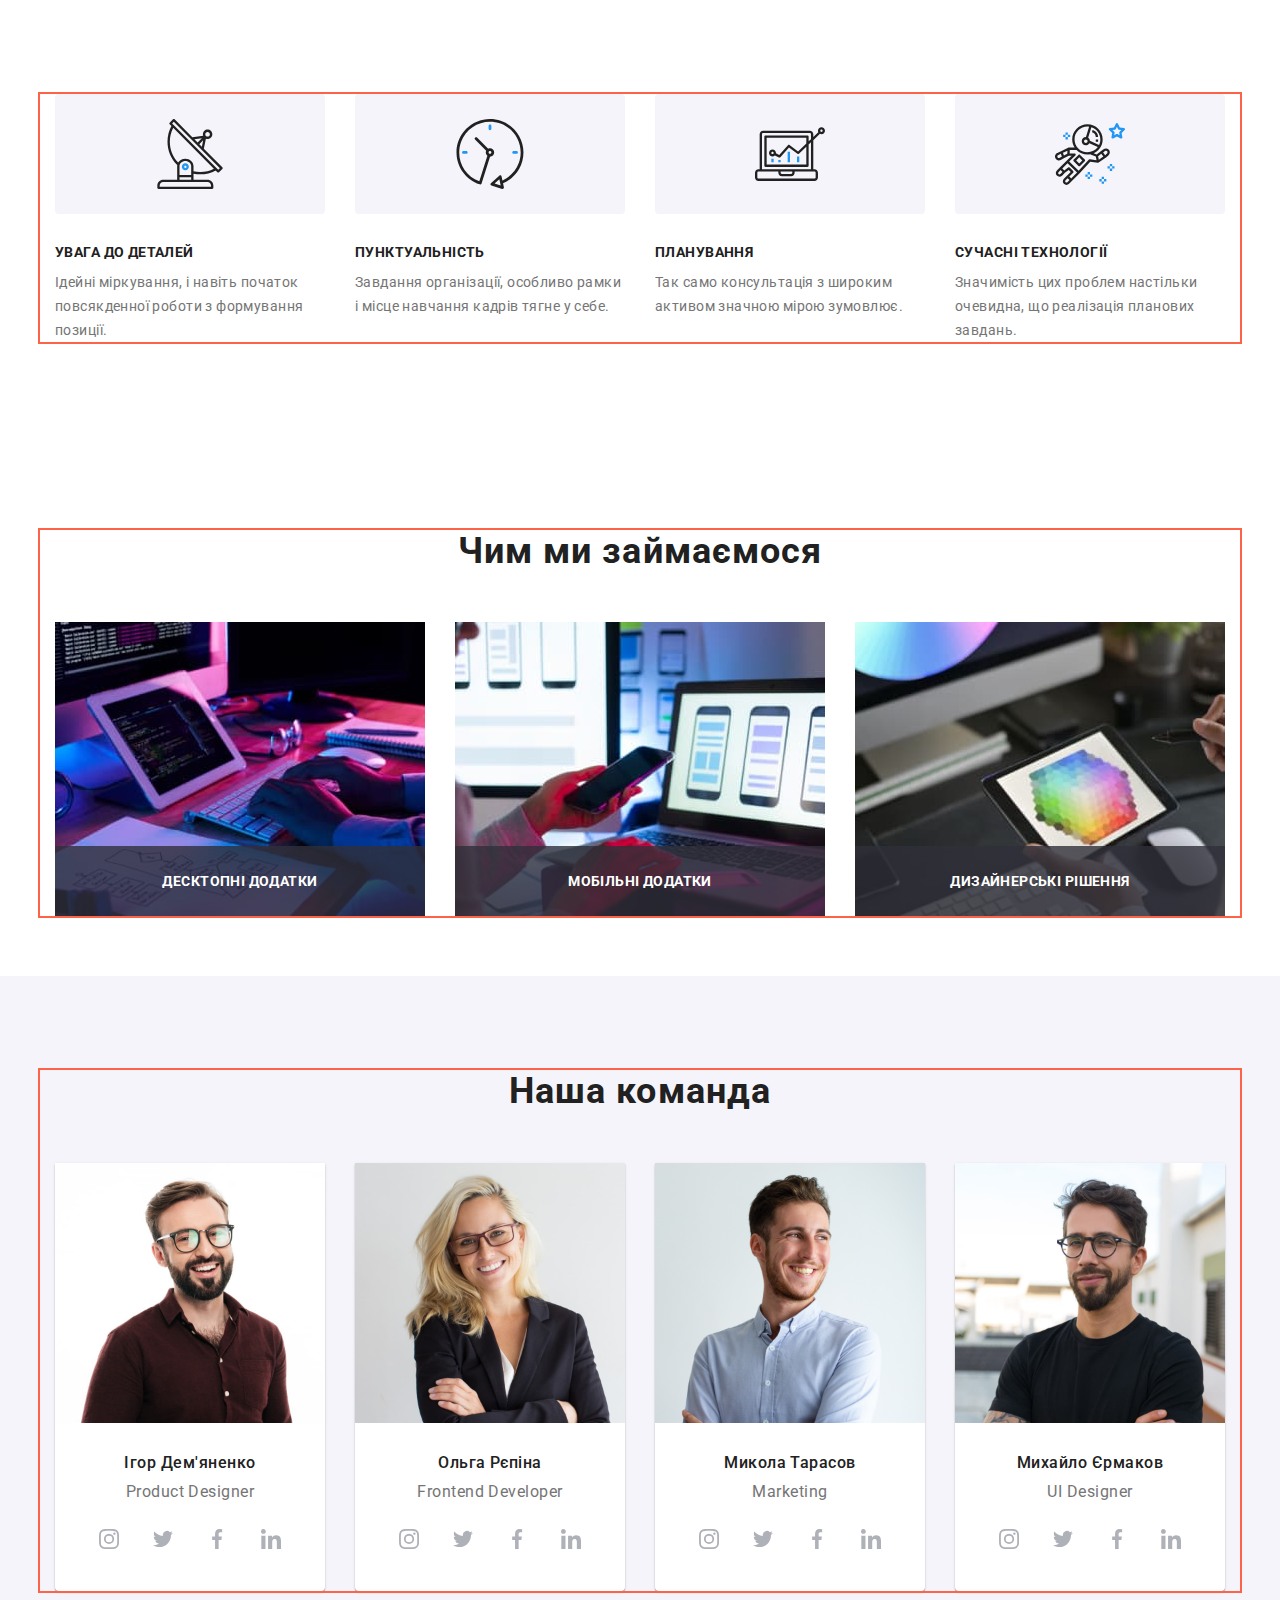
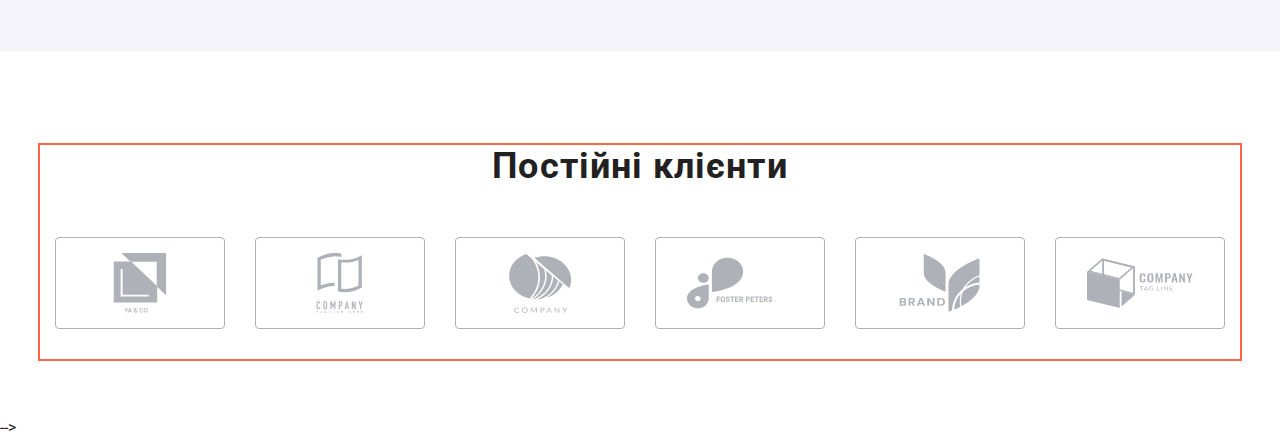
==== commit 30f5856c: "11.12.22 dz8" ====
--- a/index.html
+++ b/index.html
@@ -197,12 +197,12 @@
         </section>
 
         <!-- Наша команда -->
-        <!-- <section class="section team">
+        <section class="section team">
             <div class="container">
                 <h2 class="section-title">Наша команда</h2>
                 <ul class="our-team list">
                     <li class="our-team__item">
-                        <img class="team-img" src="image/pd.jpg" alt="Ігор" width="270" height="260">
+                        <img class="team-img img" src="image/pd.jpg" alt="Ігор" width="270" height="260">
                         <div class="team-description">
                             <h3 class="team-member">Ігор Дем'яненко</h3>
                             <p class="profession">Product Designer</p>
@@ -348,7 +348,7 @@
 
                 </ul>
             </div>
-        </section> -->
+        </section>
 
         <!-- Постійні клієнти -->
          <section class="section clients">
--- a/css/main.min.css
+++ b/css/main.min.css
@@ -1 +1 @@
-.visually-hidden{position:absolute;white-space:nowrap;width:1px;height:1px;overflow:hidden;border:0;padding:0;clip:rect(0 0 0 0);-webkit-clip-path:inset(50%);clip-path:inset(50%);margin:-1px}.page{color:#212121;font-family:Roboto,sans-serif}.link,.logo,.project-item{text-decoration:none}.list{padding:0;margin:0;list-style:none}.icon{fill:#afb1b8}h1,h2,h3,h4,h5,ul,p{padding:0;margin:0}img{display:block;width:100%;height:auto}.container{max-width:480px;margin:0 auto;padding-left:15px;padding-right:15px}@media screen and (min-width: 768px){.container{max-width:768px}}@media screen and (min-width: 1200px){.container{max-width:1200px}}.section{padding-top:94px;padding-bottom:94px}@media screen and (max-width: 1199px){.section{padding-top:30px;padding-bottom:30px}}@media screen and (min-width: 768px){.our-work,.our-team{display:-webkit-box;display:-ms-flexbox;display:flex}}.container{outline:2px solid tomato;max-width:480px;margin:0 auto;padding-left:15px;padding-right:15px}@media screen and (min-width: 768px){.container{max-width:768px}}@media screen and (min-width: 1200px){.container{max-width:1200px}}.section{padding-top:94px;padding-bottom:94px}@media screen and (max-width: 1199px){.section{padding-top:30px;padding-bottom:30px}}.button{color:#212121;background-color:#fff;font-size:16px;font-family:inherit;cursor:pointer;text-decoration:none;text-align:center}.button.hero-button{padding:10px 32px;font-weight:700;line-height:1.875;-webkit-box-align:center;-ms-flex-align:center;align-items:center;letter-spacing:.06em;color:#f5f5f5;background-color:#2196f3;-webkit-box-shadow:0px 4px 4px rgba(0,0,0,.15);box-shadow:0px 4px 4px rgba(0,0,0,.15);border-radius:4px;border:none;-webkit-transition:background-color 250ms cubic-bezier(0.4, 0, 0.2, 1);transition:background-color 250ms cubic-bezier(0.4, 0, 0.2, 1)}.button.hero-button:focus,.button.hero-button:hover{background-color:#2196f3}.button.projects-button{padding:6px 22px;color:#212121;background-color:#f5f4fa;font-weight:500;line-height:1.625;letter-spacing:.03em;border-radius:4px;border:none;-webkit-transition:color 250ms cubic-bezier(0.4, 0, 0.2, 1),background-color 250ms cubic-bezier(0.4, 0, 0.2, 1),-webkit-filter 250ms cubic-bezier(0.4, 0, 0.2, 1);transition:color 250ms cubic-bezier(0.4, 0, 0.2, 1),background-color 250ms cubic-bezier(0.4, 0, 0.2, 1),-webkit-filter 250ms cubic-bezier(0.4, 0, 0.2, 1);transition:color 250ms cubic-bezier(0.4, 0, 0.2, 1),background-color 250ms cubic-bezier(0.4, 0, 0.2, 1),filter 250ms cubic-bezier(0.4, 0, 0.2, 1);transition:color 250ms cubic-bezier(0.4, 0, 0.2, 1),background-color 250ms cubic-bezier(0.4, 0, 0.2, 1),filter 250ms cubic-bezier(0.4, 0, 0.2, 1),-webkit-filter 250ms cubic-bezier(0.4, 0, 0.2, 1)}.button.projects-button:focus,.button.projects-button:hover{background-color:#2196f3;color:#f5f5f5;-webkit-filter:drop-shadow(0px 4px 4px rgba(0, 0, 0, 0.25));filter:drop-shadow(0px 4px 4px rgba(0, 0, 0, 0.25))}.feedback{padding:10px 52px;font-weight:700;line-height:1.875;letter-spacing:.06em;-webkit-box-align:center;-ms-flex-align:center;align-items:center;text-align:center;letter-spacing:.06em;margin:auto;color:#f5f5f5;background-color:#2196f3;-webkit-box-shadow:0px 4px 4px rgba(0,0,0,.15);box-shadow:0px 4px 4px rgba(0,0,0,.15);border-radius:4px;border:none;cursor:pointer}.feedback:focus,.feedback:hover{background-color:#2196f3}.button.subscribe-button{padding:10px 52px;font-weight:700;line-height:1.875;-webkit-box-align:center;-ms-flex-align:center;align-items:center;letter-spacing:.06em;align-items:center;text-align:center;letter-spacing:.06em;color:#f5f5f5;background-color:#2196f3;-webkit-box-shadow:0px 4px 4px rgba(0,0,0,.15);box-shadow:0px 4px 4px rgba(0,0,0,.15);border-radius:4px;border:none}.button.subscribe-button:focus,.button.subscribe-button:hover{background-color:#2196f3;color:#f5f5f5;-webkit-filter:drop-shadow(0px 4px 4px rgba(0, 0, 0, 0.25));filter:drop-shadow(0px 4px 4px rgba(0, 0, 0, 0.25))}.backdrop{position:fixed;left:0px;top:0px;width:100%;height:100%;z-index:20;background-color:rgba(0,0,0,.2);opacity:1;-webkit-transition:opacity 250ms cubic-bezier(0.4, 0, 0.2, 1);transition:opacity 250ms cubic-bezier(0.4, 0, 0.2, 1)}.backdrop.is-hidden{opacity:0;pointer-events:none}.backdrop .is-hidden .modal{-webkit-transform:translate(-50%, -50%) scale(1.1);transform:translate(-50%, -50%) scale(1.1)}.modal{position:absolute;top:50%;left:50%;-webkit-transform:translate(-50%, -50%);transform:translate(-50%, -50%);padding:40px;width:528px;-webkit-box-shadow:0px 1px 3px rgba(0,0,0,.12),0px 1px 1px rgba(0,0,0,.14),0px 2px 1px rgba(0,0,0,.2);box-shadow:0px 1px 3px rgba(0,0,0,.12),0px 1px 1px rgba(0,0,0,.14),0px 2px 1px rgba(0,0,0,.2);border-radius:4px;background-color:#fff;-webkit-transform:translate(-50%, -50%) scale(1);transform:translate(-50%, -50%) scale(1);-webkit-transition:-webkit-transform 250ms cubic-bezier(0.4, 0, 0.2, 1);transition:-webkit-transform 250ms cubic-bezier(0.4, 0, 0.2, 1);transition:transform 250ms cubic-bezier(0.4, 0, 0.2, 1);transition:transform 250ms cubic-bezier(0.4, 0, 0.2, 1), -webkit-transform 250ms cubic-bezier(0.4, 0, 0.2, 1)}.modal-icon-close{fill:#000;-webkit-transition:fill 250ms cubic-bezier(0.4, 0, 0.2, 1);transition:fill 250ms cubic-bezier(0.4, 0, 0.2, 1)}.modal-icon{position:absolute;top:8px;right:8px;width:30px;height:30px;display:-webkit-box;display:-ms-flexbox;display:flex;-webkit-box-pack:center;-ms-flex-pack:center;justify-content:center;-webkit-box-align:center;-ms-flex-align:center;align-items:center;border:1px solid rgba(0,0,0,.1);border-radius:50%;background:rgba(0,0,0,0);cursor:pointer}.modal-icon:hover .modal-icon-close,.modal-icon:focus .modal-icon-close{fill:#2196f3;cursor:pointer}.title{font-weight:700;font-size:14px;line-height:1.1428571429;letter-spacing:.03em;text-transform:uppercase}.section-title{margin-top:0;margin-bottom:50px;font-weight:700;font-size:36px;line-height:1.1666666667;text-align:center;letter-spacing:.03em}.footer-title{margin-bottom:20px;font-weight:700;font-size:14px;line-height:1.1428571429;letter-spacing:.03em;text-transform:uppercase;color:#fff}.form{display:-webkit-box;display:-ms-flexbox;display:flex;-webkit-box-orient:vertical;-webkit-box-direction:normal;-ms-flex-direction:column;flex-direction:column;width:100%}.form__title{font-weight:700;font-size:20px;line-height:1.15;letter-spacing:.03em;color:#212121;-webkit-box-pack:center;-ms-flex-pack:center;justify-content:center;margin-bottom:12px}.icon-wrapper{margin-bottom:10px;position:relative;display:-webkit-box;display:-ms-flexbox;display:flex;-webkit-box-orient:vertical;-webkit-box-direction:normal;-ms-flex-direction:column;flex-direction:column}.form label{margin:0;padding:0;font-size:12px;line-height:1.1666666667;letter-spacing:.01em;text-align:left;color:#757575;margin-bottom:4px}.form input{border:1px solid rgba(33,33,33,.2);border-radius:4px;height:40px;color:#212121;outline:0;-webkit-transition:border-color 250ms cubic-bezier(0.4, 0, 0.2, 1);transition:border-color 250ms cubic-bezier(0.4, 0, 0.2, 1)}.form textarea{border:1px solid rgba(33,33,33,.2);border-radius:4px;width:100%;height:120px;resize:none;outline:0;padding:12px 16px;margin-bottom:20px;-webkit-transition:border-color 250ms cubic-bezier(0.4, 0, 0.2, 1);transition:border-color 250ms cubic-bezier(0.4, 0, 0.2, 1)}.icon-form{position:absolute;top:0;left:12px;-webkit-transform:translateY(50%);transform:translateY(50%);fill:#212121;-webkit-transition:fill 250ms cubic-bezier(0.4, 0, 0.2, 1);transition:fill 250ms cubic-bezier(0.4, 0, 0.2, 1)}.input-icon{padding-left:42px}.input-icon:hover,.input-icon:focus{border-color:#2196f3}.input-icon:hover+.icon-form,.input-icon:focus+.icon-form{fill:#2196f3}.comment:hover,.comment:focus{border-color:#2196f3}.form textarea:-moz-placeholder-shown{padding:12px 16px}.form textarea:-ms-input-placeholder{padding:12px 16px}.form textarea:placeholder-shown{padding:12px 16px}.form textarea::-webkit-input-placeholder{font-size:12px;line-height:1.16;letter-spacing:.01em;color:rgba(117,117,117,.5)}.form textarea::-moz-placeholder{font-size:12px;line-height:1.16;letter-spacing:.01em;color:rgba(117,117,117,.5)}.form textarea:-ms-input-placeholder{font-size:12px;line-height:1.16;letter-spacing:.01em;color:rgba(117,117,117,.5)}.form textarea::-ms-input-placeholder{font-size:12px;line-height:1.16;letter-spacing:.01em;color:rgba(117,117,117,.5)}.form textarea::placeholder{font-size:12px;line-height:1.16;letter-spacing:.01em;color:rgba(117,117,117,.5)}.form-field{margin-bottom:30px}.contract{position:relative;padding:0;display:-webkit-inline-box;display:-ms-inline-flexbox;display:inline-flex;-webkit-box-align:center;-ms-flex-align:center;align-items:center;-webkit-box-pack:center;-ms-flex-pack:center;justify-content:center;margin-bottom:30px}.contract span{margin:0;padding:0;font-size:14px;line-height:1.71;letter-spacing:.03em;color:#757575}.checkbox{display:block;margin:0;margin-right:7px;width:16px;height:15px}.contract-icon-mark{width:16px;height:15px;margin-right:7px;border:2px solid #212121;border-radius:2px;fill:rgba(0,0,0,0);-webkit-transition:fill 250ms cubic-bezier(0.4, 0, 0.2, 1),border 250ms cubic-bezier(0.4, 0, 0.2, 1);transition:fill 250ms cubic-bezier(0.4, 0, 0.2, 1),border 250ms cubic-bezier(0.4, 0, 0.2, 1)}.checkbox:checked+.contract-icon-mark{border:none;background-color:#2196f3;fill:#f5f5f5;-webkit-transition:background-color 250ms cubic-bezier(0.4, 0, 0.2, 1);transition:background-color 250ms cubic-bezier(0.4, 0, 0.2, 1)}.contract-file{color:#2196f3;text-decoration:underline}.header{background-color:#fff;border-bottom:1px solid #ececec}.main-header{display:-webkit-box;display:-ms-flexbox;display:flex}.nav-list{display:-webkit-box;display:-ms-flexbox;display:flex;-webkit-box-align:center;-ms-flex-align:center;align-items:center}.site-nav{display:-webkit-box;display:-ms-flexbox;display:flex}.site-nav .site-nav__item:not(:last-child){margin-right:50px}.site-nav .site-nav__link{position:relative;padding-top:32px;padding-bottom:32px;display:block;color:#212121;font-weight:500;font-size:14px;line-height:1.1428571429;letter-spacing:.02em;-webkit-transition:color 250ms cubic-bezier(0.4, 0, 0.2, 1);transition:color 250ms cubic-bezier(0.4, 0, 0.2, 1);text-decoration:none}.site-nav .site-nav__link:hover,.site-nav .site-nav__link:focus{color:#2196f3}.site-nav .site-nav__link::after{position:absolute;left:0;bottom:0;content:"";display:block;width:100%;height:4px;background-color:#2196f3;border-radius:2px;opacity:0;-webkit-transition:opacity 250ms cubic-bezier(0.4, 0, 0.2, 1);transition:opacity 250ms cubic-bezier(0.4, 0, 0.2, 1)}.site-nav .current::after{opacity:1}.site-nav__link.current{color:#2196f3}.contacts{display:-webkit-box;display:-ms-flexbox;display:flex;margin-left:auto;-webkit-box-align:center;-ms-flex-align:center;align-items:center}.contacts .contacts__item+.contacts__item{margin-left:50px}.contacts .contacts__link{display:block;padding-top:32px;padding-bottom:32px;color:#757575;font-weight:500;font-size:14px;line-height:1.1428571429;letter-spacing:.02em;-webkit-transition:color 250ms cubic-bezier(0.4, 0, 0.2, 1);transition:color 250ms cubic-bezier(0.4, 0, 0.2, 1)}.contacts .contacts__link:hover,.contacts .contacts__link:focus{color:#2196f3}.logo{display:block;margin-right:93px;color:#212121;font-family:Raleway;font-style:normal;font-weight:700;font-size:26px;line-height:31px;letter-spacing:.03em}.logo-color{color:#2196f3}.logo-color-name{color:#f5f5f5}.phone{margin-right:10px;vertical-align:middle}.contacts__link:hover .phone{fill:#2196f3}.benefits{padding-top:94px}.benefits-list .title{margin-bottom:10px}@media screen and (max-width: 767px){.benefits-list .title{text-align:center}}@media screen and (min-width: 768px){.benefits-list{display:-webkit-box;display:-ms-flexbox;display:flex;-ms-flex-wrap:wrap;flex-wrap:wrap}}@media screen and (min-width: 768px)and (max-width: 1199px){.benefits-list{margin-top:-30px}}@media screen and (min-width: 1200px){.benefits-list{-ms-flex-wrap:nowrap;flex-wrap:nowrap}}@media screen and (max-width: 767px){.benefits-list__item:not(:first-child){margin-top:30px}}@media screen and (min-width: 768px)and (max-width: 1199px){.benefits-list__item{-ms-flex-preferred-size:calc((100% - 30px)/2);flex-basis:calc((100% - 30px)/2);margin-top:30px}.benefits-list__item:nth-child(even){margin-left:30px}}@media screen and (min-width: 1200px){.benefits-list__item{-ms-flex-preferred-size:calc((100% - 90px)/4);flex-basis:calc((100% - 90px)/4)}.benefits-list__item:not(:first-child){margin-left:30px}}.benefits-list.icon{display:block;margin-left:auto;margin-right:auto}.benefits-description{color:#757575;font-weight:400;font-size:14px;line-height:1.7142857143;letter-spacing:.03em}.benefits-list .icon{fill:#212121}.svg-icon{margin-bottom:30px;width:100%;height:120px;-webkit-box-pack:center;-ms-flex-pack:center;justify-content:center;display:-webkit-box;display:-ms-flexbox;display:flex;-webkit-box-align:center;-ms-flex-align:center;align-items:center;background:#f5f4fa;border-radius:4px}.our-clients{display:-webkit-box;display:-ms-flexbox;display:flex;-ms-flex-wrap:wrap;flex-wrap:wrap}.our-clients .clients-link{-webkit-transition:border 250ms cubic-bezier(0.4, 0, 0.2, 1);transition:border 250ms cubic-bezier(0.4, 0, 0.2, 1)}.our-clients .clients-link:hover,.our-clients .clients-link:focus{border:1px solid #2196f3}@media screen and (min-width: 1200px){.our-clients{-ms-flex-wrap:nowrap;flex-wrap:nowrap}}.clients-list:hover .icon,.clients-list:focus .icon{fill:#2196f3}.clients-list{-ms-flex-preferred-size:calc((100% - 60px)/2);flex-basis:calc((100% - 60px)/2);margin-top:30px;margin-left:30px}@media screen and (min-width: 768px){.clients-list{-ms-flex-preferred-size:calc((100% - 90px)/3);flex-basis:calc((100% - 90px)/3)}}@media screen and (min-width: 1200px){.clients-list{-ms-flex-preferred-size:calc((100% - 150px)/6);flex-basis:calc((100% - 150px)/6);height:92px;-webkit-transition:fill 250ms cubic-bezier(0.4, 0, 0.2, 1);transition:fill 250ms cubic-bezier(0.4, 0, 0.2, 1)}.clients-list .icon{-webkit-transition:fill 250ms cubic-bezier(0.4, 0, 0.2, 1);transition:fill 250ms cubic-bezier(0.4, 0, 0.2, 1)}}.clients-link{display:-webkit-box;display:-ms-flexbox;display:flex;-webkit-box-pack:center;-ms-flex-pack:center;justify-content:center;-webkit-box-align:center;-ms-flex-align:center;align-items:center;width:100%;height:100%;border:1px solid #afb1b8;border-radius:4px}.clients{padding-top:94px}address{font-style:normal}.footer{padding-top:60px;padding-bottom:60px;background-color:#2f303a}.footer-main .logo{margin-bottom:20px}.footer-general{display:-webkit-box;display:-ms-flexbox;display:flex;-webkit-box-align:baseline;-ms-flex-align:baseline;align-items:baseline}.social-footer{margin-left:70px}.social-footer .social-link{fill:#fff;background-color:rgba(255,255,255,.1)}.social-footer .social-link .icon{fill:#fff}.social-footer .social-icons{margin:0}.footer-contacts .link{color:rgba(255,255,255,.6);font-weight:400;font-size:14px;line-height:1.7142857143;letter-spacing:.03em;-webkit-transition:color 250ms cubic-bezier(0.4, 0, 0.2, 1);transition:color 250ms cubic-bezier(0.4, 0, 0.2, 1)}.footer-contacts .address{color:#fff}.footer-contacts .link:hover,.footer-contacts .link:focus{color:#2196f3}.footer-contacts .item:not(:last-child){margin-bottom:9px}.subscribe{margin-left:auto}.form-field-footer{display:-webkit-box;display:-ms-flexbox;display:flex;-webkit-box-align:end;-ms-flex-align:end;align-items:flex-end}.form-field-footer input{width:358px;height:50px;background-color:inherit;border:1px solid rgba(255,255,255,.3);border-radius:4px;padding-left:16px;outline:0;-webkit-transition:border-color 250ms cubic-bezier(0.4, 0, 0.2, 1);transition:border-color 250ms cubic-bezier(0.4, 0, 0.2, 1)}.form-field-footer input::-webkit-input-placeholder{font-size:16px;line-height:1.25;-webkit-box-align:center;align-items:center;letter-spacing:.03em;color:rgba(255,255,255,.6)}.form-field-footer input::-moz-placeholder{font-size:16px;line-height:1.25;align-items:center;letter-spacing:.03em;color:rgba(255,255,255,.6)}.form-field-footer input:-ms-input-placeholder{font-size:16px;line-height:1.25;-ms-flex-align:center;align-items:center;letter-spacing:.03em;color:rgba(255,255,255,.6)}.form-field-footer input::-ms-input-placeholder{font-size:16px;line-height:1.25;-ms-flex-align:center;align-items:center;letter-spacing:.03em;color:rgba(255,255,255,.6)}.form-field-footer input::placeholder{font-size:16px;line-height:1.25;-webkit-box-align:center;-ms-flex-align:center;align-items:center;letter-spacing:.03em;color:rgba(255,255,255,.6)}.mail-holder{color:#fff}.mail-holder:hover,.mail-holder:focus{border-color:#2196f3}.subscribe-button{background-color:#2196f3;font-weight:700;font-size:16px;line-height:1.875;display:-webkit-box;display:-ms-flexbox;display:flex;-webkit-box-pack:center;-ms-flex-pack:center;justify-content:center;-webkit-box-align:center;-ms-flex-align:center;align-items:center;text-align:center;letter-spacing:.06em;color:#fff;-webkit-box-shadow:0;box-shadow:0;border-radius:4px;width:200px;height:50px;margin-left:12px;border-color:rgba(0,0,0,0);-webkit-transition:background-color 250ms cubic-bezier(0.4, 0, 0.2, 1),-webkit-box-shadow 250ms cubic-bezier(0.4, 0, 0.2, 1);transition:background-color 250ms cubic-bezier(0.4, 0, 0.2, 1),-webkit-box-shadow 250ms cubic-bezier(0.4, 0, 0.2, 1);transition:box-shadow 250ms cubic-bezier(0.4, 0, 0.2, 1),background-color 250ms cubic-bezier(0.4, 0, 0.2, 1);transition:box-shadow 250ms cubic-bezier(0.4, 0, 0.2, 1),background-color 250ms cubic-bezier(0.4, 0, 0.2, 1),-webkit-box-shadow 250ms cubic-bezier(0.4, 0, 0.2, 1)}.subscribe-button:hover,.subscribe-button:focus{-webkit-box-shadow:0px 4px 4px rgba(0,0,0,.15);box-shadow:0px 4px 4px rgba(0,0,0,.15);background-color:#2196f3;cursor:pointer}.submit-icon{fill:#fff;margin-left:10px}.hero{position:relative;padding-top:200px;padding-bottom:200px;text-align:center;max-width:1600px;height:600px;margin-left:auto;margin-right:auto;outline:1px solid #000;background-image:-webkit-gradient(linear, left top, right top, from(rgba(47, 48, 58, 0.4)), to(rgba(47, 48, 58, 0.4))),url("../image/hero.jpg");background-image:linear-gradient(to right, rgba(47, 48, 58, 0.4), rgba(47, 48, 58, 0.4)),url("../image/hero.jpg");background-repeat:no-repeat;background-position:center}.hero__title{margin:0 auto;margin-bottom:30px;width:696px;color:#fff;font-weight:900;font-size:44px;line-height:1.3636363636;letter-spacing:.06em;text-transform:uppercase}.team{padding-top:94px;background-color:#f5f4fa}.our-team{font-size:16px;line-height:1.1875;text-align:center;letter-spacing:.03em}.our-team__item{margin-right:30px;background:#fff;-webkit-box-shadow:0px 1px 3px rgba(0,0,0,.12),0px 1px 1px rgba(0,0,0,.14),0px 2px 1px rgba(0,0,0,.2);box-shadow:0px 1px 3px rgba(0,0,0,.12),0px 1px 1px rgba(0,0,0,.14),0px 2px 1px rgba(0,0,0,.2);border-radius:0px 0px 4px 4px}.our-team__item:nth-child(4n){margin-right:0}.team-member{font-size:16px;font-weight:500;margin-bottom:10px}.profession{color:#757575;font-weight:400;font-size:16px}.team-description{padding-top:30px;padding-bottom:30px}.team-img{display:block}.social-icons{margin:16px 32px 0px 32px;gap:10px;display:-webkit-box;display:-ms-flexbox;display:flex}.social-icons .icon{fill:#afb1b8}.social-link{width:44px;height:44px;-webkit-box-pack:center;-ms-flex-pack:center;justify-content:center;display:-webkit-box;display:-ms-flexbox;display:flex;-webkit-box-align:center;-ms-flex-align:center;align-items:center;border-radius:50%;color:#afb1b8;-webkit-transition:background-color 250ms cubic-bezier(0.4, 0, 0.2, 1),fill 250ms cubic-bezier(0.4, 0, 0.2, 1);transition:background-color 250ms cubic-bezier(0.4, 0, 0.2, 1),fill 250ms cubic-bezier(0.4, 0, 0.2, 1)}.social-icons .social-link:hover{background-color:#2196f3}.social-icons .social-link:hover .icon{fill:#fff}@media screen and (max-width: 1200px){.our-work__section{display:none}}.our-work{position:relative}.our-work__item{position:relative;width:370px;margin-right:30px}.our-work__item:nth-child(3n){margin-right:0}.work{display:-webkit-box;display:-ms-flexbox;display:flex;-webkit-box-align:center;-ms-flex-align:center;align-items:center;-webkit-box-pack:center;-ms-flex-pack:center;justify-content:center;width:100%;height:70px;position:absolute;bottom:0px;font-weight:700;font-size:14px;line-height:1.1428571429;text-align:center;letter-spacing:.03em;text-transform:uppercase;color:#fff;background:rgba(47,48,58,.8)}.portfolio{padding-top:94px;padding-bottom:94px}.projects{display:-webkit-box;display:-ms-flexbox;display:flex;-webkit-box-pack:center;-ms-flex-pack:center;justify-content:center;margin-bottom:50px}.projects .item:not(:last-child){margin-right:8px}.title-project{color:#212121;font-weight:700;font-size:18px;line-height:2;letter-spacing:.06em}.type-project{color:#757575;font-weight:400;font-size:16px;line-height:1.875;letter-spacing:.03em}.project-list{display:-webkit-box;display:-ms-flexbox;display:flex;-ms-flex-wrap:wrap;flex-wrap:wrap}.project-list .item{margin-right:30px;margin-bottom:30px}.project-list .item:nth-child(3n){margin-right:0}.project-list .title-project{margin-bottom:4px}.name-project{padding:20px 24px;border-right:1px solid #eee;border-bottom:1px solid #eee;border-left:1px solid #eee}.project-item{position:relative;display:block;-webkit-transition:-webkit-box-shadow 250ms cubic-bezier(0.4, 0, 0.2, 1);transition:-webkit-box-shadow 250ms cubic-bezier(0.4, 0, 0.2, 1);transition:box-shadow 250ms cubic-bezier(0.4, 0, 0.2, 1);transition:box-shadow 250ms cubic-bezier(0.4, 0, 0.2, 1), -webkit-box-shadow 250ms cubic-bezier(0.4, 0, 0.2, 1)}.project-item:hover{-webkit-box-shadow:0px 1px 1px rgba(0,0,0,.12),0px 4px 4px rgba(0,0,0,.06),1px 4px 6px rgba(0,0,0,.16);box-shadow:0px 1px 1px rgba(0,0,0,.12),0px 4px 4px rgba(0,0,0,.06),1px 4px 6px rgba(0,0,0,.16)}.project-item:hover .overlay{-webkit-transform:translateY(0);transform:translateY(0);opacity:1}.project-box{position:relative;overflow:hidden}.overlay{position:absolute;top:0;left:0;width:100%;height:100%;background-color:rgba(33,150,243,.9);opacity:0;-webkit-transform:translateY(100%);transform:translateY(100%);-webkit-transition:opacity 250ms cubic-bezier(0.4, 0, 0.2, 1),-webkit-transform 250ms cubic-bezier(0.4, 0, 0.2, 1);transition:opacity 250ms cubic-bezier(0.4, 0, 0.2, 1),-webkit-transform 250ms cubic-bezier(0.4, 0, 0.2, 1);transition:transform 250ms cubic-bezier(0.4, 0, 0.2, 1),opacity 250ms cubic-bezier(0.4, 0, 0.2, 1);transition:transform 250ms cubic-bezier(0.4, 0, 0.2, 1),opacity 250ms cubic-bezier(0.4, 0, 0.2, 1),-webkit-transform 250ms cubic-bezier(0.4, 0, 0.2, 1)}.project-box:hover .overlay{-webkit-transform:translateY(0);transform:translateY(0);opacity:1}.overlay-text{position:absolute;bottom:0;top:0;left:0;right:0;display:-webkit-box;display:-ms-flexbox;display:flex;-webkit-box-align:center;-ms-flex-align:center;align-items:center;-webkit-box-pack:center;-ms-flex-pack:center;justify-content:center;width:314px;padding-left:32px;font-weight:400;font-size:18px;line-height:1.5555555556;letter-spacing:.03em;color:#fff}/*# sourceMappingURL=main.min.css.map */+.visually-hidden{position:absolute;white-space:nowrap;width:1px;height:1px;overflow:hidden;border:0;padding:0;clip:rect(0 0 0 0);-webkit-clip-path:inset(50%);clip-path:inset(50%);margin:-1px}.page{color:#212121;font-family:Roboto,sans-serif}.link,.logo,.project-item{text-decoration:none}.list{padding:0;margin:0;list-style:none}.icon{fill:#afb1b8}h1,h2,h3,h4,h5,ul,p{padding:0;margin:0}img{display:block;width:100%;height:auto}.container{max-width:480px;margin:0 auto;padding-left:15px;padding-right:15px}@media screen and (min-width: 768px){.container{max-width:768px}}@media screen and (min-width: 1200px){.container{max-width:1200px}}.section{padding-top:94px;padding-bottom:94px}@media screen and (max-width: 1199px){.section{padding-top:30px;padding-bottom:30px}}@media screen and (min-width: 768px){.our-work,.our-team{display:-webkit-box;display:-ms-flexbox;display:flex}}.container{outline:2px solid tomato;max-width:480px;margin:0 auto;padding-left:15px;padding-right:15px}@media screen and (min-width: 768px){.container{max-width:768px}}@media screen and (min-width: 1200px){.container{max-width:1200px}}.section{padding-bottom:60px}@media screen and (min-width: 1200px){.benefits{padding-bottom:94px}}.button{color:#212121;background-color:#fff;font-size:16px;font-family:inherit;cursor:pointer;text-decoration:none;text-align:center}.button.hero-button{padding:10px 32px;font-weight:700;line-height:1.875;-webkit-box-align:center;-ms-flex-align:center;align-items:center;letter-spacing:.06em;color:#f5f5f5;background-color:#2196f3;-webkit-box-shadow:0px 4px 4px rgba(0,0,0,.15);box-shadow:0px 4px 4px rgba(0,0,0,.15);border-radius:4px;border:none;-webkit-transition:background-color 250ms cubic-bezier(0.4, 0, 0.2, 1);transition:background-color 250ms cubic-bezier(0.4, 0, 0.2, 1)}.button.hero-button:focus,.button.hero-button:hover{background-color:#2196f3}.button.projects-button{padding:6px 22px;color:#212121;background-color:#f5f4fa;font-weight:500;line-height:1.625;letter-spacing:.03em;border-radius:4px;border:none;-webkit-transition:color 250ms cubic-bezier(0.4, 0, 0.2, 1),background-color 250ms cubic-bezier(0.4, 0, 0.2, 1),-webkit-filter 250ms cubic-bezier(0.4, 0, 0.2, 1);transition:color 250ms cubic-bezier(0.4, 0, 0.2, 1),background-color 250ms cubic-bezier(0.4, 0, 0.2, 1),-webkit-filter 250ms cubic-bezier(0.4, 0, 0.2, 1);transition:color 250ms cubic-bezier(0.4, 0, 0.2, 1),background-color 250ms cubic-bezier(0.4, 0, 0.2, 1),filter 250ms cubic-bezier(0.4, 0, 0.2, 1);transition:color 250ms cubic-bezier(0.4, 0, 0.2, 1),background-color 250ms cubic-bezier(0.4, 0, 0.2, 1),filter 250ms cubic-bezier(0.4, 0, 0.2, 1),-webkit-filter 250ms cubic-bezier(0.4, 0, 0.2, 1)}.button.projects-button:focus,.button.projects-button:hover{background-color:#2196f3;color:#f5f5f5;-webkit-filter:drop-shadow(0px 4px 4px rgba(0, 0, 0, 0.25));filter:drop-shadow(0px 4px 4px rgba(0, 0, 0, 0.25))}.feedback{padding:10px 52px;font-weight:700;line-height:1.875;letter-spacing:.06em;-webkit-box-align:center;-ms-flex-align:center;align-items:center;text-align:center;letter-spacing:.06em;margin:auto;color:#f5f5f5;background-color:#2196f3;-webkit-box-shadow:0px 4px 4px rgba(0,0,0,.15);box-shadow:0px 4px 4px rgba(0,0,0,.15);border-radius:4px;border:none;cursor:pointer}.feedback:focus,.feedback:hover{background-color:#2196f3}.button.subscribe-button{padding:10px 52px;font-weight:700;line-height:1.875;-webkit-box-align:center;-ms-flex-align:center;align-items:center;letter-spacing:.06em;align-items:center;text-align:center;letter-spacing:.06em;color:#f5f5f5;background-color:#2196f3;-webkit-box-shadow:0px 4px 4px rgba(0,0,0,.15);box-shadow:0px 4px 4px rgba(0,0,0,.15);border-radius:4px;border:none}.button.subscribe-button:focus,.button.subscribe-button:hover{background-color:#2196f3;color:#f5f5f5;-webkit-filter:drop-shadow(0px 4px 4px rgba(0, 0, 0, 0.25));filter:drop-shadow(0px 4px 4px rgba(0, 0, 0, 0.25))}.backdrop{position:fixed;left:0px;top:0px;width:100%;height:100%;z-index:20;background-color:rgba(0,0,0,.2);opacity:1;-webkit-transition:opacity 250ms cubic-bezier(0.4, 0, 0.2, 1);transition:opacity 250ms cubic-bezier(0.4, 0, 0.2, 1)}.backdrop.is-hidden{opacity:0;pointer-events:none}.backdrop .is-hidden .modal{-webkit-transform:translate(-50%, -50%) scale(1.1);transform:translate(-50%, -50%) scale(1.1)}.modal{position:absolute;top:50%;left:50%;-webkit-transform:translate(-50%, -50%);transform:translate(-50%, -50%);padding:40px;width:528px;-webkit-box-shadow:0px 1px 3px rgba(0,0,0,.12),0px 1px 1px rgba(0,0,0,.14),0px 2px 1px rgba(0,0,0,.2);box-shadow:0px 1px 3px rgba(0,0,0,.12),0px 1px 1px rgba(0,0,0,.14),0px 2px 1px rgba(0,0,0,.2);border-radius:4px;background-color:#fff;-webkit-transform:translate(-50%, -50%) scale(1);transform:translate(-50%, -50%) scale(1);-webkit-transition:-webkit-transform 250ms cubic-bezier(0.4, 0, 0.2, 1);transition:-webkit-transform 250ms cubic-bezier(0.4, 0, 0.2, 1);transition:transform 250ms cubic-bezier(0.4, 0, 0.2, 1);transition:transform 250ms cubic-bezier(0.4, 0, 0.2, 1), -webkit-transform 250ms cubic-bezier(0.4, 0, 0.2, 1)}.modal-icon-close{fill:#000;-webkit-transition:fill 250ms cubic-bezier(0.4, 0, 0.2, 1);transition:fill 250ms cubic-bezier(0.4, 0, 0.2, 1)}.modal-icon{position:absolute;top:8px;right:8px;width:30px;height:30px;display:-webkit-box;display:-ms-flexbox;display:flex;-webkit-box-pack:center;-ms-flex-pack:center;justify-content:center;-webkit-box-align:center;-ms-flex-align:center;align-items:center;border:1px solid rgba(0,0,0,.1);border-radius:50%;background:rgba(0,0,0,0);cursor:pointer}.modal-icon:hover .modal-icon-close,.modal-icon:focus .modal-icon-close{fill:#2196f3;cursor:pointer}.title{font-weight:700;font-size:14px;line-height:1.1428571429;letter-spacing:.03em;text-transform:uppercase}.section-title{margin-top:0;margin-bottom:30px;font-weight:700;font-size:28px;line-height:1.1785714286;text-align:center;letter-spacing:.03em}.footer-title{margin-bottom:20px;font-weight:700;font-size:14px;line-height:1.1428571429;letter-spacing:.03em;text-transform:uppercase;color:#fff}.form{display:-webkit-box;display:-ms-flexbox;display:flex;-webkit-box-orient:vertical;-webkit-box-direction:normal;-ms-flex-direction:column;flex-direction:column;width:100%}.form__title{font-weight:700;font-size:20px;line-height:1.15;letter-spacing:.03em;color:#212121;-webkit-box-pack:center;-ms-flex-pack:center;justify-content:center;margin-bottom:12px}.icon-wrapper{margin-bottom:10px;position:relative;display:-webkit-box;display:-ms-flexbox;display:flex;-webkit-box-orient:vertical;-webkit-box-direction:normal;-ms-flex-direction:column;flex-direction:column}.form label{margin:0;padding:0;font-size:12px;line-height:1.1666666667;letter-spacing:.01em;text-align:left;color:#757575;margin-bottom:4px}.form input{border:1px solid rgba(33,33,33,.2);border-radius:4px;height:40px;color:#212121;outline:0;-webkit-transition:border-color 250ms cubic-bezier(0.4, 0, 0.2, 1);transition:border-color 250ms cubic-bezier(0.4, 0, 0.2, 1)}.form textarea{border:1px solid rgba(33,33,33,.2);border-radius:4px;width:100%;height:120px;resize:none;outline:0;padding:12px 16px;margin-bottom:20px;-webkit-transition:border-color 250ms cubic-bezier(0.4, 0, 0.2, 1);transition:border-color 250ms cubic-bezier(0.4, 0, 0.2, 1)}.icon-form{position:absolute;top:0;left:12px;-webkit-transform:translateY(50%);transform:translateY(50%);fill:#212121;-webkit-transition:fill 250ms cubic-bezier(0.4, 0, 0.2, 1);transition:fill 250ms cubic-bezier(0.4, 0, 0.2, 1)}.input-icon{padding-left:42px}.input-icon:hover,.input-icon:focus{border-color:#2196f3}.input-icon:hover+.icon-form,.input-icon:focus+.icon-form{fill:#2196f3}.comment:hover,.comment:focus{border-color:#2196f3}.form textarea:-moz-placeholder-shown{padding:12px 16px}.form textarea:-ms-input-placeholder{padding:12px 16px}.form textarea:placeholder-shown{padding:12px 16px}.form textarea::-webkit-input-placeholder{font-size:12px;line-height:1.16;letter-spacing:.01em;color:rgba(117,117,117,.5)}.form textarea::-moz-placeholder{font-size:12px;line-height:1.16;letter-spacing:.01em;color:rgba(117,117,117,.5)}.form textarea:-ms-input-placeholder{font-size:12px;line-height:1.16;letter-spacing:.01em;color:rgba(117,117,117,.5)}.form textarea::-ms-input-placeholder{font-size:12px;line-height:1.16;letter-spacing:.01em;color:rgba(117,117,117,.5)}.form textarea::placeholder{font-size:12px;line-height:1.16;letter-spacing:.01em;color:rgba(117,117,117,.5)}.form-field{margin-bottom:30px}.contract{position:relative;padding:0;display:-webkit-inline-box;display:-ms-inline-flexbox;display:inline-flex;-webkit-box-align:center;-ms-flex-align:center;align-items:center;-webkit-box-pack:center;-ms-flex-pack:center;justify-content:center;margin-bottom:30px}.contract span{margin:0;padding:0;font-size:14px;line-height:1.71;letter-spacing:.03em;color:#757575}.checkbox{display:block;margin:0;margin-right:7px;width:16px;height:15px}.contract-icon-mark{width:16px;height:15px;margin-right:7px;border:2px solid #212121;border-radius:2px;fill:rgba(0,0,0,0);-webkit-transition:fill 250ms cubic-bezier(0.4, 0, 0.2, 1),border 250ms cubic-bezier(0.4, 0, 0.2, 1);transition:fill 250ms cubic-bezier(0.4, 0, 0.2, 1),border 250ms cubic-bezier(0.4, 0, 0.2, 1)}.checkbox:checked+.contract-icon-mark{border:none;background-color:#2196f3;fill:#f5f5f5;-webkit-transition:background-color 250ms cubic-bezier(0.4, 0, 0.2, 1);transition:background-color 250ms cubic-bezier(0.4, 0, 0.2, 1)}.contract-file{color:#2196f3;text-decoration:underline}.header{background-color:#fff;border-bottom:1px solid #ececec}.main-header{display:-webkit-box;display:-ms-flexbox;display:flex}.nav-list{display:-webkit-box;display:-ms-flexbox;display:flex;-webkit-box-align:center;-ms-flex-align:center;align-items:center}.site-nav{display:-webkit-box;display:-ms-flexbox;display:flex}.site-nav .site-nav__item:not(:last-child){margin-right:50px}.site-nav .site-nav__link{position:relative;padding-top:32px;padding-bottom:32px;display:block;color:#212121;font-weight:500;font-size:14px;line-height:1.1428571429;letter-spacing:.02em;-webkit-transition:color 250ms cubic-bezier(0.4, 0, 0.2, 1);transition:color 250ms cubic-bezier(0.4, 0, 0.2, 1);text-decoration:none}.site-nav .site-nav__link:hover,.site-nav .site-nav__link:focus{color:#2196f3}.site-nav .site-nav__link::after{position:absolute;left:0;bottom:0;content:"";display:block;width:100%;height:4px;background-color:#2196f3;border-radius:2px;opacity:0;-webkit-transition:opacity 250ms cubic-bezier(0.4, 0, 0.2, 1);transition:opacity 250ms cubic-bezier(0.4, 0, 0.2, 1)}.site-nav .current::after{opacity:1}.site-nav__link.current{color:#2196f3}.contacts{display:-webkit-box;display:-ms-flexbox;display:flex;margin-left:auto;-webkit-box-align:center;-ms-flex-align:center;align-items:center}.contacts .contacts__item+.contacts__item{margin-left:50px}.contacts .contacts__link{display:block;padding-top:32px;padding-bottom:32px;color:#757575;font-weight:500;font-size:14px;line-height:1.1428571429;letter-spacing:.02em;-webkit-transition:color 250ms cubic-bezier(0.4, 0, 0.2, 1);transition:color 250ms cubic-bezier(0.4, 0, 0.2, 1)}.contacts .contacts__link:hover,.contacts .contacts__link:focus{color:#2196f3}.logo{display:block;margin-right:93px;color:#212121;font-family:Raleway;font-style:normal;font-weight:700;font-size:26px;line-height:31px;letter-spacing:.03em}.logo-color{color:#2196f3}.logo-color-name{color:#f5f5f5}.phone{margin-right:10px;vertical-align:middle}.contacts__link:hover .phone{fill:#2196f3}.benefits{padding-top:60px}@media screen and (min-width: 1200px){.benefits{padding-top:94px}}.benefits-list .title{margin-bottom:10px}@media screen and (max-width: 767px){.benefits-list .title{text-align:center}}@media screen and (min-width: 768px){.benefits-list{display:-webkit-box;display:-ms-flexbox;display:flex;-ms-flex-wrap:wrap;flex-wrap:wrap}}@media screen and (min-width: 768px)and (max-width: 1199px){.benefits-list{margin-top:-30px}}@media screen and (min-width: 1200px){.benefits-list{-ms-flex-wrap:nowrap;flex-wrap:nowrap}}@media screen and (max-width: 767px){.benefits-list__item:not(:first-child){margin-top:30px}}@media screen and (min-width: 768px)and (max-width: 1199px){.benefits-list__item{-ms-flex-preferred-size:calc((100% - 30px)/2);flex-basis:calc((100% - 30px)/2);margin-top:30px}.benefits-list__item:nth-child(even){margin-left:30px}}@media screen and (min-width: 1200px){.benefits-list__item{-ms-flex-preferred-size:calc((100% - 90px)/4);flex-basis:calc((100% - 90px)/4)}.benefits-list__item:not(:first-child){margin-left:30px}}.benefits-list.icon{display:block;margin-left:auto;margin-right:auto}.benefits-description{color:#757575;font-weight:400;font-size:14px;line-height:1.7142857143;letter-spacing:.03em}.benefits-list .icon{fill:#212121}.svg-icon{margin-bottom:30px;width:100%;height:120px;-webkit-box-pack:center;-ms-flex-pack:center;justify-content:center;display:-webkit-box;display:-ms-flexbox;display:flex;-webkit-box-align:center;-ms-flex-align:center;align-items:center;background:#f5f4fa;border-radius:4px}.our-clients{display:-webkit-box;display:-ms-flexbox;display:flex;-ms-flex-wrap:wrap;flex-wrap:wrap}@media screen and (min-width: 1200px){.section-title{font-size:36px;margin-bottom:50px}}@media screen and (min-width: 1200px){.our-clients{-ms-flex-wrap:nowrap;flex-wrap:nowrap}}.clients-list:hover .icon,.clients-list:focus .icon{fill:#2196f3}.clients-list{-ms-flex-preferred-size:calc((100% - 60px)/2);flex-basis:calc((100% - 60px)/2);margin-right:30px;margin-bottom:30px}@media screen and (max-width: 767px){.clients-list:nth-child(2n){margin-right:0px}}@media screen and (min-width: 768px)and (max-width: 1199px){.clients-list{-ms-flex-preferred-size:calc((100% - 90px)/3);flex-basis:calc((100% - 90px)/3)}.clients-list:nth-child(3n){margin-right:0px}}@media screen and (min-width: 1200px){.clients-list{-ms-flex-preferred-size:calc((100% - 150px)/6);flex-basis:calc((100% - 150px)/6);-webkit-transition:fill 250ms cubic-bezier(0.4, 0, 0.2, 1);transition:fill 250ms cubic-bezier(0.4, 0, 0.2, 1)}.clients-list .icon{-webkit-transition:fill 250ms cubic-bezier(0.4, 0, 0.2, 1);transition:fill 250ms cubic-bezier(0.4, 0, 0.2, 1)}}.clients-link{display:-webkit-box;display:-ms-flexbox;display:flex;-webkit-box-pack:center;-ms-flex-pack:center;justify-content:center;-webkit-box-align:center;-ms-flex-align:center;align-items:center;width:210px;height:92px;border:1px solid #afb1b8;border-radius:4px}@media screen and (min-width: 768px){.clients-link{width:226px}}@media screen and (min-width: 1200px){.clients-link{width:170px}}.clients-link{-webkit-transition:border 250ms cubic-bezier(0.4, 0, 0.2, 1);transition:border 250ms cubic-bezier(0.4, 0, 0.2, 1)}.clients-link:hover,.clients-link:focus{border:1px solid #2196f3}address{font-style:normal}.footer{padding-top:60px;padding-bottom:60px;background-color:#2f303a}.footer-main .logo{margin-bottom:20px}.footer-general{display:-webkit-box;display:-ms-flexbox;display:flex;-webkit-box-align:baseline;-ms-flex-align:baseline;align-items:baseline}.social-footer{margin-left:70px}.social-footer .social-link{fill:#fff;background-color:rgba(255,255,255,.1)}.social-footer .social-link .icon{fill:#fff}.social-footer .social-icons{margin:0}.footer-contacts .link{color:rgba(255,255,255,.6);font-weight:400;font-size:14px;line-height:1.7142857143;letter-spacing:.03em;-webkit-transition:color 250ms cubic-bezier(0.4, 0, 0.2, 1);transition:color 250ms cubic-bezier(0.4, 0, 0.2, 1)}.footer-contacts .address{color:#fff}.footer-contacts .link:hover,.footer-contacts .link:focus{color:#2196f3}.footer-contacts .item:not(:last-child){margin-bottom:9px}.subscribe{margin-left:auto}.form-field-footer{display:-webkit-box;display:-ms-flexbox;display:flex;-webkit-box-align:end;-ms-flex-align:end;align-items:flex-end}.form-field-footer input{width:358px;height:50px;background-color:inherit;border:1px solid rgba(255,255,255,.3);border-radius:4px;padding-left:16px;outline:0;-webkit-transition:border-color 250ms cubic-bezier(0.4, 0, 0.2, 1);transition:border-color 250ms cubic-bezier(0.4, 0, 0.2, 1)}.form-field-footer input::-webkit-input-placeholder{font-size:16px;line-height:1.25;-webkit-box-align:center;align-items:center;letter-spacing:.03em;color:rgba(255,255,255,.6)}.form-field-footer input::-moz-placeholder{font-size:16px;line-height:1.25;align-items:center;letter-spacing:.03em;color:rgba(255,255,255,.6)}.form-field-footer input:-ms-input-placeholder{font-size:16px;line-height:1.25;-ms-flex-align:center;align-items:center;letter-spacing:.03em;color:rgba(255,255,255,.6)}.form-field-footer input::-ms-input-placeholder{font-size:16px;line-height:1.25;-ms-flex-align:center;align-items:center;letter-spacing:.03em;color:rgba(255,255,255,.6)}.form-field-footer input::placeholder{font-size:16px;line-height:1.25;-webkit-box-align:center;-ms-flex-align:center;align-items:center;letter-spacing:.03em;color:rgba(255,255,255,.6)}.mail-holder{color:#fff}.mail-holder:hover,.mail-holder:focus{border-color:#2196f3}.subscribe-button{background-color:#2196f3;font-weight:700;font-size:16px;line-height:1.875;display:-webkit-box;display:-ms-flexbox;display:flex;-webkit-box-pack:center;-ms-flex-pack:center;justify-content:center;-webkit-box-align:center;-ms-flex-align:center;align-items:center;text-align:center;letter-spacing:.06em;color:#fff;-webkit-box-shadow:0;box-shadow:0;border-radius:4px;width:200px;height:50px;margin-left:12px;border-color:rgba(0,0,0,0);-webkit-transition:background-color 250ms cubic-bezier(0.4, 0, 0.2, 1),-webkit-box-shadow 250ms cubic-bezier(0.4, 0, 0.2, 1);transition:background-color 250ms cubic-bezier(0.4, 0, 0.2, 1),-webkit-box-shadow 250ms cubic-bezier(0.4, 0, 0.2, 1);transition:box-shadow 250ms cubic-bezier(0.4, 0, 0.2, 1),background-color 250ms cubic-bezier(0.4, 0, 0.2, 1);transition:box-shadow 250ms cubic-bezier(0.4, 0, 0.2, 1),background-color 250ms cubic-bezier(0.4, 0, 0.2, 1),-webkit-box-shadow 250ms cubic-bezier(0.4, 0, 0.2, 1)}.subscribe-button:hover,.subscribe-button:focus{-webkit-box-shadow:0px 4px 4px rgba(0,0,0,.15);box-shadow:0px 4px 4px rgba(0,0,0,.15);background-color:#2196f3;cursor:pointer}.submit-icon{fill:#fff;margin-left:10px}.hero{position:relative;padding-top:200px;padding-bottom:200px;text-align:center;max-width:1600px;height:600px;margin-left:auto;margin-right:auto;outline:1px solid #000;background-image:-webkit-gradient(linear, left top, right top, from(rgba(47, 48, 58, 0.4)), to(rgba(47, 48, 58, 0.4))),url("../image/hero.jpg");background-image:linear-gradient(to right, rgba(47, 48, 58, 0.4), rgba(47, 48, 58, 0.4)),url("../image/hero.jpg");background-repeat:no-repeat;background-position:center}.hero__title{margin:0 auto;margin-bottom:30px;width:696px;color:#fff;font-weight:900;font-size:44px;line-height:1.3636363636;letter-spacing:.06em;text-transform:uppercase}.team{padding-top:94px;background-color:#f5f4fa}.our-team{font-size:16px;line-height:1.1875;text-align:center;letter-spacing:.03em;margin-top:30px}@media screen and (min-width: 768px){.our-team{display:-webkit-box;display:-ms-flexbox;display:flex}}@media screen and (min-width: 768px)and (max-width: 1199px){.our-team{-ms-flex-wrap:wrap;flex-wrap:wrap;margin-top:0px}}@media screen and (min-width: 1200px){.our-team{margin-top:50px}}.our-team__item{background-color:#fff;-webkit-box-shadow:0px 1px 3px rgba(0,0,0,.12),0px 1px 1px rgba(0,0,0,.14),0px 2px 1px rgba(0,0,0,.2);box-shadow:0px 1px 3px rgba(0,0,0,.12),0px 1px 1px rgba(0,0,0,.14),0px 2px 1px rgba(0,0,0,.2);border-radius:0px 0px 4px 4px}@media screen and (max-width: 767px){.our-team__item:not(:first-child){margin-top:30px}.our-team__item>.img{margin-left:auto;margin-right:auto}}@media screen and (min-width: 768px)and (max-width: 1199px){.our-team__item{-ms-flex-preferred-size:calc((100% - 30px)/2);flex-basis:calc((100% - 30px)/2);margin-top:30px}.our-team__item:nth-child(even){margin-left:30px}}@media screen and (min-width: 1200px){.our-team__item{-ms-flex-preferred-size:calc((100% - 90px)/4);flex-basis:calc((100% - 90px)/4)}.our-team__item:not(:first-child){margin-left:30px}}.team-member{font-size:16px;font-weight:500;margin-bottom:10px}.profession{color:#757575;font-weight:400;font-size:16px}.team-description{padding-top:30px;padding-bottom:30px}.team-img{display:block}.social-icons{margin:16px 32px 0px 32px;gap:10px;display:-webkit-box;display:-ms-flexbox;display:flex}.social-icons .icon{fill:#afb1b8}@media screen and (max-width: 1199px){.social-icons{display:-webkit-box;display:-ms-flexbox;display:flex;-webkit-box-pack:center;-ms-flex-pack:center;justify-content:center;-webkit-box-align:center;-ms-flex-align:center;align-items:center;overflow:hidden}}.social-link{width:44px;height:44px;-webkit-box-pack:center;-ms-flex-pack:center;justify-content:center;display:-webkit-box;display:-ms-flexbox;display:flex;-webkit-box-align:center;-ms-flex-align:center;align-items:center;border-radius:50%;color:#afb1b8;-webkit-transition:background-color 250ms cubic-bezier(0.4, 0, 0.2, 1),fill 250ms cubic-bezier(0.4, 0, 0.2, 1);transition:background-color 250ms cubic-bezier(0.4, 0, 0.2, 1),fill 250ms cubic-bezier(0.4, 0, 0.2, 1)}.social-icons .social-link:hover{background-color:#2196f3}.social-icons .social-link:hover .icon{fill:#fff}@media screen and (max-width: 1199px){.our-work__section{display:none}}.our-work{position:relative}.our-work__item{position:relative;width:370px;margin-right:30px}.our-work__item:nth-child(3n){margin-right:0}.work{display:-webkit-box;display:-ms-flexbox;display:flex;-webkit-box-align:center;-ms-flex-align:center;align-items:center;-webkit-box-pack:center;-ms-flex-pack:center;justify-content:center;width:100%;height:70px;position:absolute;bottom:0px;font-weight:700;font-size:14px;line-height:1.1428571429;text-align:center;letter-spacing:.03em;text-transform:uppercase;color:#fff;background:rgba(47,48,58,.8)}.portfolio{padding-top:94px;padding-bottom:94px}.projects{display:-webkit-box;display:-ms-flexbox;display:flex;-webkit-box-pack:center;-ms-flex-pack:center;justify-content:center;margin-bottom:50px}.projects .item:not(:last-child){margin-right:8px}.title-project{color:#212121;font-weight:700;font-size:18px;line-height:2;letter-spacing:.06em}.type-project{color:#757575;font-weight:400;font-size:16px;line-height:1.875;letter-spacing:.03em}.project-list{display:-webkit-box;display:-ms-flexbox;display:flex;-ms-flex-wrap:wrap;flex-wrap:wrap}.project-list .item{margin-right:30px;margin-bottom:30px}.project-list .item:nth-child(3n){margin-right:0}.project-list .title-project{margin-bottom:4px}.name-project{padding:20px 24px;border-right:1px solid #eee;border-bottom:1px solid #eee;border-left:1px solid #eee}.project-item{position:relative;display:block;-webkit-transition:-webkit-box-shadow 250ms cubic-bezier(0.4, 0, 0.2, 1);transition:-webkit-box-shadow 250ms cubic-bezier(0.4, 0, 0.2, 1);transition:box-shadow 250ms cubic-bezier(0.4, 0, 0.2, 1);transition:box-shadow 250ms cubic-bezier(0.4, 0, 0.2, 1), -webkit-box-shadow 250ms cubic-bezier(0.4, 0, 0.2, 1)}.project-item:hover{-webkit-box-shadow:0px 1px 1px rgba(0,0,0,.12),0px 4px 4px rgba(0,0,0,.06),1px 4px 6px rgba(0,0,0,.16);box-shadow:0px 1px 1px rgba(0,0,0,.12),0px 4px 4px rgba(0,0,0,.06),1px 4px 6px rgba(0,0,0,.16)}.project-item:hover .overlay{-webkit-transform:translateY(0);transform:translateY(0);opacity:1}.project-box{position:relative;overflow:hidden}.overlay{position:absolute;top:0;left:0;width:100%;height:100%;background-color:rgba(33,150,243,.9);opacity:0;-webkit-transform:translateY(100%);transform:translateY(100%);-webkit-transition:opacity 250ms cubic-bezier(0.4, 0, 0.2, 1),-webkit-transform 250ms cubic-bezier(0.4, 0, 0.2, 1);transition:opacity 250ms cubic-bezier(0.4, 0, 0.2, 1),-webkit-transform 250ms cubic-bezier(0.4, 0, 0.2, 1);transition:transform 250ms cubic-bezier(0.4, 0, 0.2, 1),opacity 250ms cubic-bezier(0.4, 0, 0.2, 1);transition:transform 250ms cubic-bezier(0.4, 0, 0.2, 1),opacity 250ms cubic-bezier(0.4, 0, 0.2, 1),-webkit-transform 250ms cubic-bezier(0.4, 0, 0.2, 1)}.project-box:hover .overlay{-webkit-transform:translateY(0);transform:translateY(0);opacity:1}.overlay-text{position:absolute;bottom:0;top:0;left:0;right:0;display:-webkit-box;display:-ms-flexbox;display:flex;-webkit-box-align:center;-ms-flex-align:center;align-items:center;-webkit-box-pack:center;-ms-flex-pack:center;justify-content:center;width:314px;padding-left:32px;font-weight:400;font-size:18px;line-height:1.5555555556;letter-spacing:.03em;color:#fff}/*# sourceMappingURL=main.min.css.map */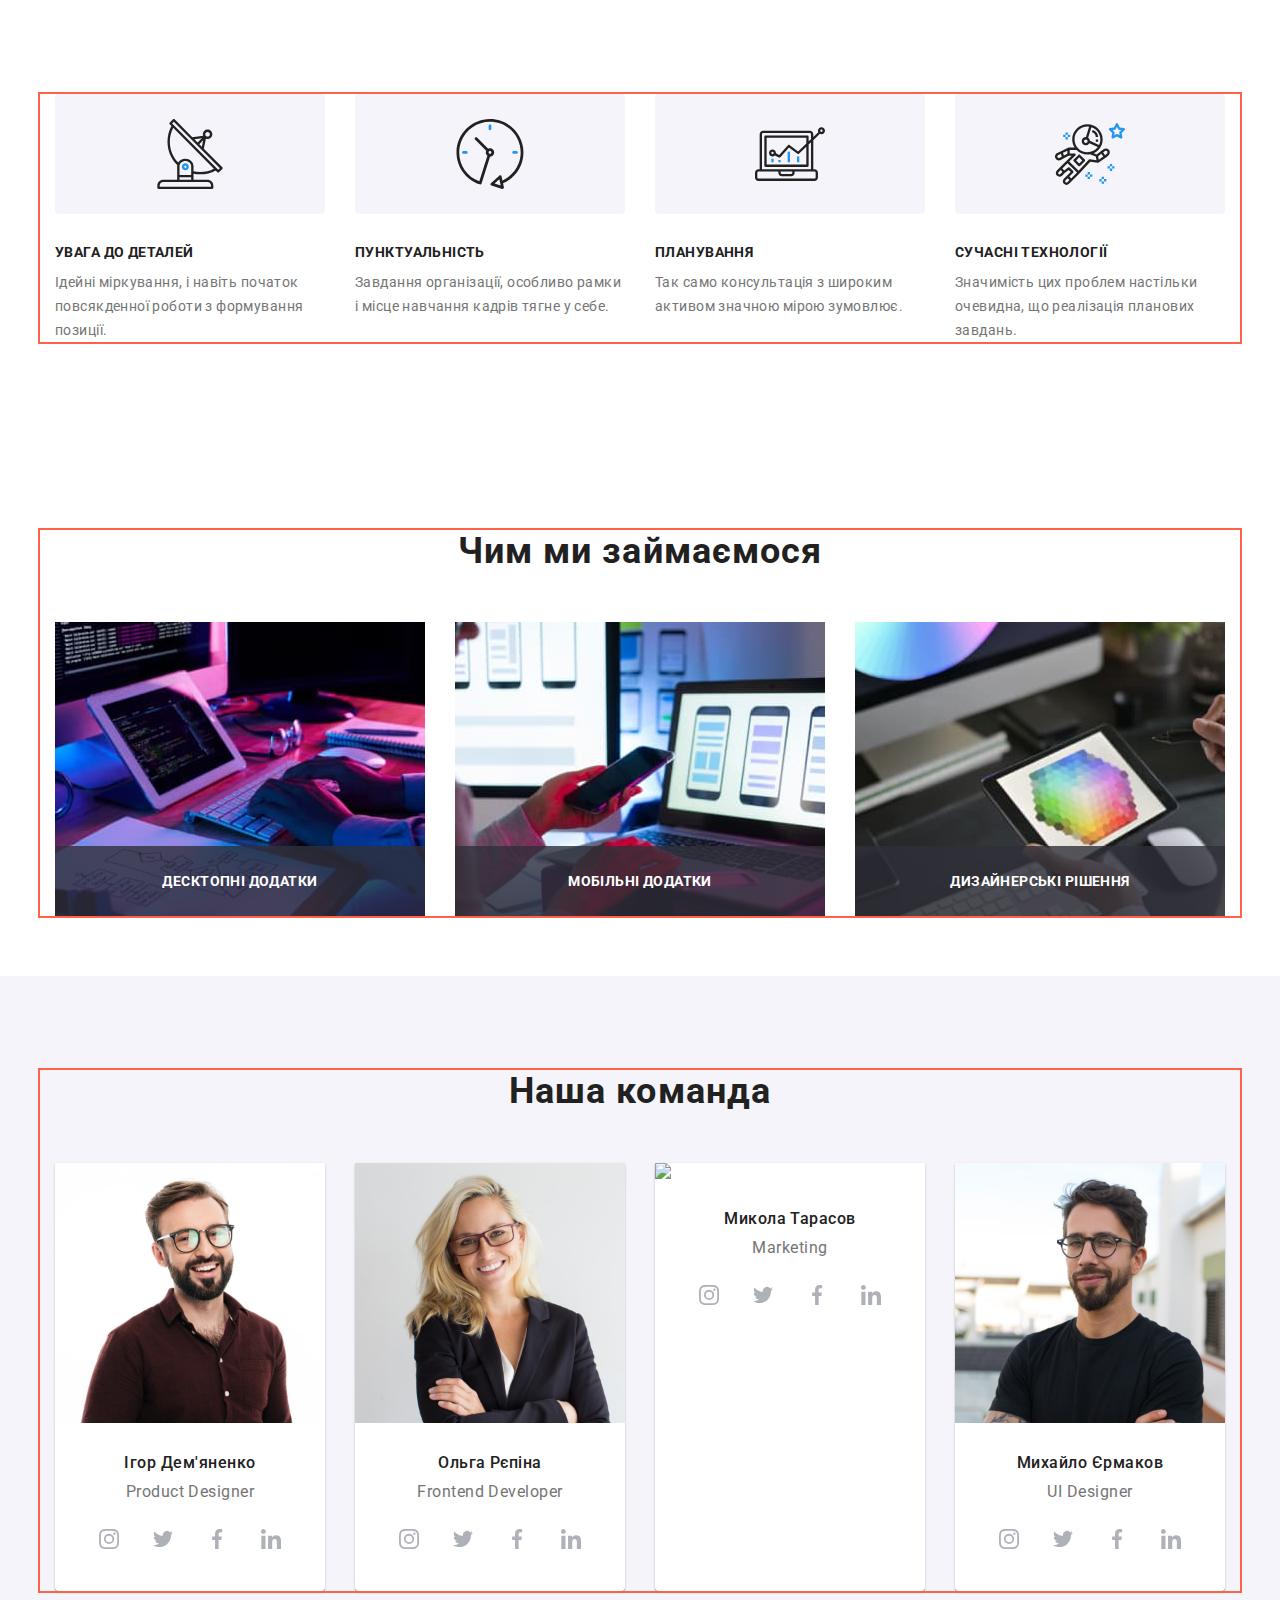
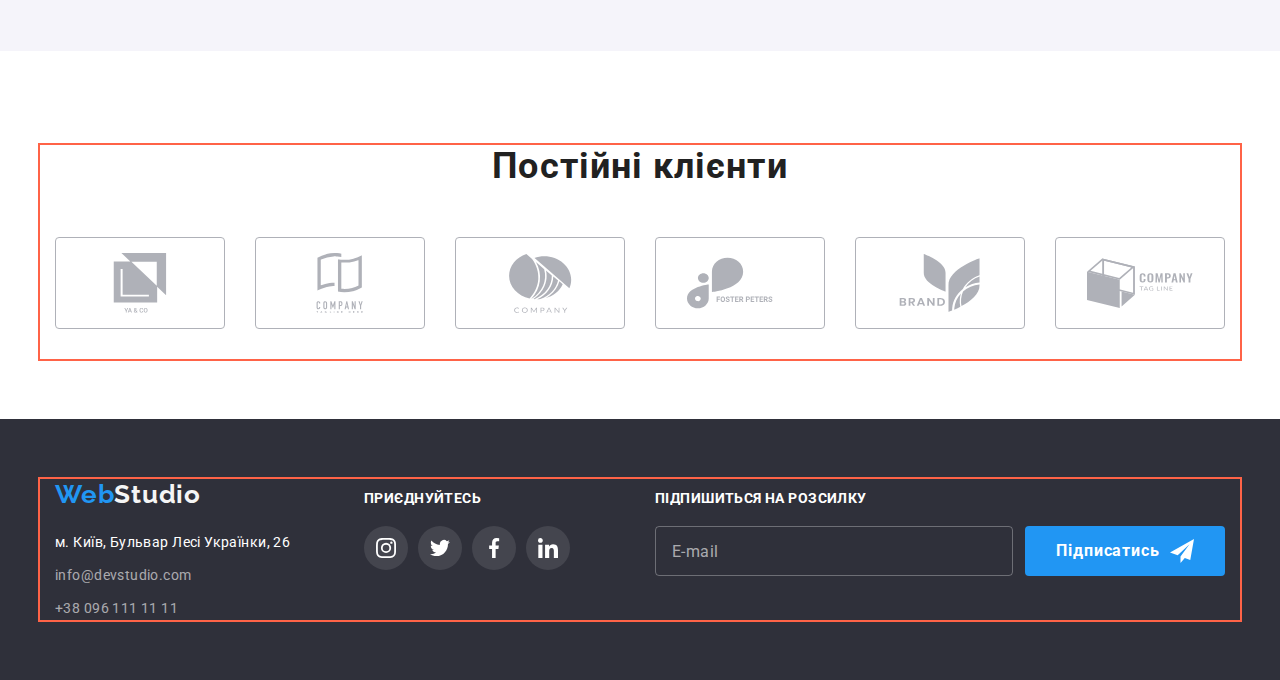
==== commit d5475cce: "11.12.22 dz8 var2" ====
--- a/index.html
+++ b/index.html
@@ -202,7 +202,11 @@
                 <h2 class="section-title">Наша команда</h2>
                 <ul class="our-team list">
                     <li class="our-team__item">
-                        <img class="team-img img" src="image/pd.jpg" alt="Ігор" width="270" height="260">
+                        <img class="team-img" srcset="./image/igor@1x.jpg 270w,./image/igortablet@1x.jpg 354w, 
+                        ./image/igormobile@1x.jpg 450w,./image/igor@2x.jpg 540w, ./image/igortablet@2x.jpg 708w,
+                        ./image/igormobile@2x.jpg 900w" 
+                        sizes="(min-width: 1200px) 270px, (min-width: 768px) 354px, 
+                        (min-width: 480px) 450px, 100%"  src="image/igor1x.jpg" alt="Ігор">
                         <div class="team-description">
                             <h3 class="team-member">Ігор Дем'яненко</h3>
                             <p class="profession">Product Designer</p>
@@ -238,7 +242,11 @@
                         </div>
                     </li>
                     <li class="our-team__item">
-                        <img class="team-img" src="image/fd.jpg" alt="Ольга" width="270" height="260">
+                        <img class="team-img" srcset="./image/olga@1x.jpg 270w,./image/olgatablet@1x.jpg 354w, 
+                                                ./image/olgamobile@1x.jpg 450w,./image/olga@2x.jpg 540w, ./image/molgtablet@2x.jpg 708w,
+                                                ./image/olgamobile@2x.jpg 900w" sizes="(min-width: 1200px) 270px, (min-width: 768px) 354px, 
+                                                (min-width: 480px) 450px, 100%"
+                        src="image/olga1x.jpg" alt="Ольга"  width="270px" height="260">
                         <div class="team-description">
                             <h3 class="team-member">Ольга Рєпіна</h3>
                             <p class="profession">Frontend Developer</p>
@@ -274,7 +282,11 @@
                         </div>
                     </li>
                     <li class="our-team__item">
-                        <img class="team-img" src="image/marketing.jpg" alt="Микола" width="270" height="260">
+                        <img class="team-img" srcset="./image/mikola@1x.jpg 270w,./image/mikolatablet@1x.jpg 354w, 
+                                                ./image/mikolamobile@1x.jpg 450w,./image/mikola@2x.jpg 540w, ./image/mikolatablet@2x.jpg 708w,
+                                                ./image/mikolamobile@2x.jpg 900w" 
+                                                sizes="(min-width: 1200px) 270px, (min-width: 768px) 354px, 
+                                                (min-width: 480px) 450px, 100%" src="./image/mikola@1x.jpg" >
                         <div class="team-description">
                             <h3 class="team-member">Микола Тарасов</h3>
                             <p class="profession">Marketing</p>
@@ -310,7 +322,10 @@
                         </div>
                     </li>
                     <li class="our-team__item">
-                        <img class="team-img" src="image/uid.jpg" alt="Михайло" width="270" height="260">
+                        <img class="team-img" srcset="./image/misha@1x.jpg 270w,./image/mishatablet@1x.jpg 354w, 
+                        ./image/mishamobile@1x.jpg 450w,./image/misha@2x.jpg 540w, ./image/mishatablet@2x.jpg 708w,
+                        ./image/mishamobile@2x.jpg 900w" sizes="(min-width: 1200px) 270px, (min-width: 768px) 354px, 
+                        (min-width: 480px) 450px, 100%" src="./image/misha@1x.jpg" alt="Михайло"  width="270px" height="260">
                         <div class="team-description">
                             <h3 class="team-member">Михайло Єрмаков</h3>
                             <p class="profession">UI Designer</p>
@@ -402,9 +417,10 @@
             </div>
         </section>
     </main> 
-    <!-- <footer class="footer">
+    <footer class="footer">
         <div class="container footer-main">
             <div class="footer-general">
+                <div class="tablet-footer">
                 <div class="logo-address">
                     <a href="" class="logo">
                         <span class="logo-color">Web</span><span class="logo-color-name">Studio</span></a>
@@ -452,6 +468,7 @@
                         </li>
                     </ul>
                 </div>
+                </div>
                 <form class="subscribe">
                     <p class="footer-title">Підпишиться на розсилку</p>
                     <div class="form-field-footer">
@@ -466,7 +483,7 @@
             </div>
         </div>
         </form>
-    </footer> --> -->
+    </footer> 
     <script>
         (() => {
             document.querySelector('.js-speaker-form').addEventListener('submit', e => {
--- a/css/main.min.css
+++ b/css/main.min.css
@@ -1 +1 @@
-.visually-hidden{position:absolute;white-space:nowrap;width:1px;height:1px;overflow:hidden;border:0;padding:0;clip:rect(0 0 0 0);-webkit-clip-path:inset(50%);clip-path:inset(50%);margin:-1px}.page{color:#212121;font-family:Roboto,sans-serif}.link,.logo,.project-item{text-decoration:none}.list{padding:0;margin:0;list-style:none}.icon{fill:#afb1b8}h1,h2,h3,h4,h5,ul,p{padding:0;margin:0}img{display:block;width:100%;height:auto}.container{max-width:480px;margin:0 auto;padding-left:15px;padding-right:15px}@media screen and (min-width: 768px){.container{max-width:768px}}@media screen and (min-width: 1200px){.container{max-width:1200px}}.section{padding-top:94px;padding-bottom:94px}@media screen and (max-width: 1199px){.section{padding-top:30px;padding-bottom:30px}}@media screen and (min-width: 768px){.our-work,.our-team{display:-webkit-box;display:-ms-flexbox;display:flex}}.container{outline:2px solid tomato;max-width:480px;margin:0 auto;padding-left:15px;padding-right:15px}@media screen and (min-width: 768px){.container{max-width:768px}}@media screen and (min-width: 1200px){.container{max-width:1200px}}.section{padding-bottom:60px}@media screen and (min-width: 1200px){.benefits{padding-bottom:94px}}.button{color:#212121;background-color:#fff;font-size:16px;font-family:inherit;cursor:pointer;text-decoration:none;text-align:center}.button.hero-button{padding:10px 32px;font-weight:700;line-height:1.875;-webkit-box-align:center;-ms-flex-align:center;align-items:center;letter-spacing:.06em;color:#f5f5f5;background-color:#2196f3;-webkit-box-shadow:0px 4px 4px rgba(0,0,0,.15);box-shadow:0px 4px 4px rgba(0,0,0,.15);border-radius:4px;border:none;-webkit-transition:background-color 250ms cubic-bezier(0.4, 0, 0.2, 1);transition:background-color 250ms cubic-bezier(0.4, 0, 0.2, 1)}.button.hero-button:focus,.button.hero-button:hover{background-color:#2196f3}.button.projects-button{padding:6px 22px;color:#212121;background-color:#f5f4fa;font-weight:500;line-height:1.625;letter-spacing:.03em;border-radius:4px;border:none;-webkit-transition:color 250ms cubic-bezier(0.4, 0, 0.2, 1),background-color 250ms cubic-bezier(0.4, 0, 0.2, 1),-webkit-filter 250ms cubic-bezier(0.4, 0, 0.2, 1);transition:color 250ms cubic-bezier(0.4, 0, 0.2, 1),background-color 250ms cubic-bezier(0.4, 0, 0.2, 1),-webkit-filter 250ms cubic-bezier(0.4, 0, 0.2, 1);transition:color 250ms cubic-bezier(0.4, 0, 0.2, 1),background-color 250ms cubic-bezier(0.4, 0, 0.2, 1),filter 250ms cubic-bezier(0.4, 0, 0.2, 1);transition:color 250ms cubic-bezier(0.4, 0, 0.2, 1),background-color 250ms cubic-bezier(0.4, 0, 0.2, 1),filter 250ms cubic-bezier(0.4, 0, 0.2, 1),-webkit-filter 250ms cubic-bezier(0.4, 0, 0.2, 1)}.button.projects-button:focus,.button.projects-button:hover{background-color:#2196f3;color:#f5f5f5;-webkit-filter:drop-shadow(0px 4px 4px rgba(0, 0, 0, 0.25));filter:drop-shadow(0px 4px 4px rgba(0, 0, 0, 0.25))}.feedback{padding:10px 52px;font-weight:700;line-height:1.875;letter-spacing:.06em;-webkit-box-align:center;-ms-flex-align:center;align-items:center;text-align:center;letter-spacing:.06em;margin:auto;color:#f5f5f5;background-color:#2196f3;-webkit-box-shadow:0px 4px 4px rgba(0,0,0,.15);box-shadow:0px 4px 4px rgba(0,0,0,.15);border-radius:4px;border:none;cursor:pointer}.feedback:focus,.feedback:hover{background-color:#2196f3}.button.subscribe-button{padding:10px 52px;font-weight:700;line-height:1.875;-webkit-box-align:center;-ms-flex-align:center;align-items:center;letter-spacing:.06em;align-items:center;text-align:center;letter-spacing:.06em;color:#f5f5f5;background-color:#2196f3;-webkit-box-shadow:0px 4px 4px rgba(0,0,0,.15);box-shadow:0px 4px 4px rgba(0,0,0,.15);border-radius:4px;border:none}.button.subscribe-button:focus,.button.subscribe-button:hover{background-color:#2196f3;color:#f5f5f5;-webkit-filter:drop-shadow(0px 4px 4px rgba(0, 0, 0, 0.25));filter:drop-shadow(0px 4px 4px rgba(0, 0, 0, 0.25))}.backdrop{position:fixed;left:0px;top:0px;width:100%;height:100%;z-index:20;background-color:rgba(0,0,0,.2);opacity:1;-webkit-transition:opacity 250ms cubic-bezier(0.4, 0, 0.2, 1);transition:opacity 250ms cubic-bezier(0.4, 0, 0.2, 1)}.backdrop.is-hidden{opacity:0;pointer-events:none}.backdrop .is-hidden .modal{-webkit-transform:translate(-50%, -50%) scale(1.1);transform:translate(-50%, -50%) scale(1.1)}.modal{position:absolute;top:50%;left:50%;-webkit-transform:translate(-50%, -50%);transform:translate(-50%, -50%);padding:40px;width:528px;-webkit-box-shadow:0px 1px 3px rgba(0,0,0,.12),0px 1px 1px rgba(0,0,0,.14),0px 2px 1px rgba(0,0,0,.2);box-shadow:0px 1px 3px rgba(0,0,0,.12),0px 1px 1px rgba(0,0,0,.14),0px 2px 1px rgba(0,0,0,.2);border-radius:4px;background-color:#fff;-webkit-transform:translate(-50%, -50%) scale(1);transform:translate(-50%, -50%) scale(1);-webkit-transition:-webkit-transform 250ms cubic-bezier(0.4, 0, 0.2, 1);transition:-webkit-transform 250ms cubic-bezier(0.4, 0, 0.2, 1);transition:transform 250ms cubic-bezier(0.4, 0, 0.2, 1);transition:transform 250ms cubic-bezier(0.4, 0, 0.2, 1), -webkit-transform 250ms cubic-bezier(0.4, 0, 0.2, 1)}.modal-icon-close{fill:#000;-webkit-transition:fill 250ms cubic-bezier(0.4, 0, 0.2, 1);transition:fill 250ms cubic-bezier(0.4, 0, 0.2, 1)}.modal-icon{position:absolute;top:8px;right:8px;width:30px;height:30px;display:-webkit-box;display:-ms-flexbox;display:flex;-webkit-box-pack:center;-ms-flex-pack:center;justify-content:center;-webkit-box-align:center;-ms-flex-align:center;align-items:center;border:1px solid rgba(0,0,0,.1);border-radius:50%;background:rgba(0,0,0,0);cursor:pointer}.modal-icon:hover .modal-icon-close,.modal-icon:focus .modal-icon-close{fill:#2196f3;cursor:pointer}.title{font-weight:700;font-size:14px;line-height:1.1428571429;letter-spacing:.03em;text-transform:uppercase}.section-title{margin-top:0;margin-bottom:30px;font-weight:700;font-size:28px;line-height:1.1785714286;text-align:center;letter-spacing:.03em}.footer-title{margin-bottom:20px;font-weight:700;font-size:14px;line-height:1.1428571429;letter-spacing:.03em;text-transform:uppercase;color:#fff}.form{display:-webkit-box;display:-ms-flexbox;display:flex;-webkit-box-orient:vertical;-webkit-box-direction:normal;-ms-flex-direction:column;flex-direction:column;width:100%}.form__title{font-weight:700;font-size:20px;line-height:1.15;letter-spacing:.03em;color:#212121;-webkit-box-pack:center;-ms-flex-pack:center;justify-content:center;margin-bottom:12px}.icon-wrapper{margin-bottom:10px;position:relative;display:-webkit-box;display:-ms-flexbox;display:flex;-webkit-box-orient:vertical;-webkit-box-direction:normal;-ms-flex-direction:column;flex-direction:column}.form label{margin:0;padding:0;font-size:12px;line-height:1.1666666667;letter-spacing:.01em;text-align:left;color:#757575;margin-bottom:4px}.form input{border:1px solid rgba(33,33,33,.2);border-radius:4px;height:40px;color:#212121;outline:0;-webkit-transition:border-color 250ms cubic-bezier(0.4, 0, 0.2, 1);transition:border-color 250ms cubic-bezier(0.4, 0, 0.2, 1)}.form textarea{border:1px solid rgba(33,33,33,.2);border-radius:4px;width:100%;height:120px;resize:none;outline:0;padding:12px 16px;margin-bottom:20px;-webkit-transition:border-color 250ms cubic-bezier(0.4, 0, 0.2, 1);transition:border-color 250ms cubic-bezier(0.4, 0, 0.2, 1)}.icon-form{position:absolute;top:0;left:12px;-webkit-transform:translateY(50%);transform:translateY(50%);fill:#212121;-webkit-transition:fill 250ms cubic-bezier(0.4, 0, 0.2, 1);transition:fill 250ms cubic-bezier(0.4, 0, 0.2, 1)}.input-icon{padding-left:42px}.input-icon:hover,.input-icon:focus{border-color:#2196f3}.input-icon:hover+.icon-form,.input-icon:focus+.icon-form{fill:#2196f3}.comment:hover,.comment:focus{border-color:#2196f3}.form textarea:-moz-placeholder-shown{padding:12px 16px}.form textarea:-ms-input-placeholder{padding:12px 16px}.form textarea:placeholder-shown{padding:12px 16px}.form textarea::-webkit-input-placeholder{font-size:12px;line-height:1.16;letter-spacing:.01em;color:rgba(117,117,117,.5)}.form textarea::-moz-placeholder{font-size:12px;line-height:1.16;letter-spacing:.01em;color:rgba(117,117,117,.5)}.form textarea:-ms-input-placeholder{font-size:12px;line-height:1.16;letter-spacing:.01em;color:rgba(117,117,117,.5)}.form textarea::-ms-input-placeholder{font-size:12px;line-height:1.16;letter-spacing:.01em;color:rgba(117,117,117,.5)}.form textarea::placeholder{font-size:12px;line-height:1.16;letter-spacing:.01em;color:rgba(117,117,117,.5)}.form-field{margin-bottom:30px}.contract{position:relative;padding:0;display:-webkit-inline-box;display:-ms-inline-flexbox;display:inline-flex;-webkit-box-align:center;-ms-flex-align:center;align-items:center;-webkit-box-pack:center;-ms-flex-pack:center;justify-content:center;margin-bottom:30px}.contract span{margin:0;padding:0;font-size:14px;line-height:1.71;letter-spacing:.03em;color:#757575}.checkbox{display:block;margin:0;margin-right:7px;width:16px;height:15px}.contract-icon-mark{width:16px;height:15px;margin-right:7px;border:2px solid #212121;border-radius:2px;fill:rgba(0,0,0,0);-webkit-transition:fill 250ms cubic-bezier(0.4, 0, 0.2, 1),border 250ms cubic-bezier(0.4, 0, 0.2, 1);transition:fill 250ms cubic-bezier(0.4, 0, 0.2, 1),border 250ms cubic-bezier(0.4, 0, 0.2, 1)}.checkbox:checked+.contract-icon-mark{border:none;background-color:#2196f3;fill:#f5f5f5;-webkit-transition:background-color 250ms cubic-bezier(0.4, 0, 0.2, 1);transition:background-color 250ms cubic-bezier(0.4, 0, 0.2, 1)}.contract-file{color:#2196f3;text-decoration:underline}.header{background-color:#fff;border-bottom:1px solid #ececec}.main-header{display:-webkit-box;display:-ms-flexbox;display:flex}.nav-list{display:-webkit-box;display:-ms-flexbox;display:flex;-webkit-box-align:center;-ms-flex-align:center;align-items:center}.site-nav{display:-webkit-box;display:-ms-flexbox;display:flex}.site-nav .site-nav__item:not(:last-child){margin-right:50px}.site-nav .site-nav__link{position:relative;padding-top:32px;padding-bottom:32px;display:block;color:#212121;font-weight:500;font-size:14px;line-height:1.1428571429;letter-spacing:.02em;-webkit-transition:color 250ms cubic-bezier(0.4, 0, 0.2, 1);transition:color 250ms cubic-bezier(0.4, 0, 0.2, 1);text-decoration:none}.site-nav .site-nav__link:hover,.site-nav .site-nav__link:focus{color:#2196f3}.site-nav .site-nav__link::after{position:absolute;left:0;bottom:0;content:"";display:block;width:100%;height:4px;background-color:#2196f3;border-radius:2px;opacity:0;-webkit-transition:opacity 250ms cubic-bezier(0.4, 0, 0.2, 1);transition:opacity 250ms cubic-bezier(0.4, 0, 0.2, 1)}.site-nav .current::after{opacity:1}.site-nav__link.current{color:#2196f3}.contacts{display:-webkit-box;display:-ms-flexbox;display:flex;margin-left:auto;-webkit-box-align:center;-ms-flex-align:center;align-items:center}.contacts .contacts__item+.contacts__item{margin-left:50px}.contacts .contacts__link{display:block;padding-top:32px;padding-bottom:32px;color:#757575;font-weight:500;font-size:14px;line-height:1.1428571429;letter-spacing:.02em;-webkit-transition:color 250ms cubic-bezier(0.4, 0, 0.2, 1);transition:color 250ms cubic-bezier(0.4, 0, 0.2, 1)}.contacts .contacts__link:hover,.contacts .contacts__link:focus{color:#2196f3}.logo{display:block;margin-right:93px;color:#212121;font-family:Raleway;font-style:normal;font-weight:700;font-size:26px;line-height:31px;letter-spacing:.03em}.logo-color{color:#2196f3}.logo-color-name{color:#f5f5f5}.phone{margin-right:10px;vertical-align:middle}.contacts__link:hover .phone{fill:#2196f3}.benefits{padding-top:60px}@media screen and (min-width: 1200px){.benefits{padding-top:94px}}.benefits-list .title{margin-bottom:10px}@media screen and (max-width: 767px){.benefits-list .title{text-align:center}}@media screen and (min-width: 768px){.benefits-list{display:-webkit-box;display:-ms-flexbox;display:flex;-ms-flex-wrap:wrap;flex-wrap:wrap}}@media screen and (min-width: 768px)and (max-width: 1199px){.benefits-list{margin-top:-30px}}@media screen and (min-width: 1200px){.benefits-list{-ms-flex-wrap:nowrap;flex-wrap:nowrap}}@media screen and (max-width: 767px){.benefits-list__item:not(:first-child){margin-top:30px}}@media screen and (min-width: 768px)and (max-width: 1199px){.benefits-list__item{-ms-flex-preferred-size:calc((100% - 30px)/2);flex-basis:calc((100% - 30px)/2);margin-top:30px}.benefits-list__item:nth-child(even){margin-left:30px}}@media screen and (min-width: 1200px){.benefits-list__item{-ms-flex-preferred-size:calc((100% - 90px)/4);flex-basis:calc((100% - 90px)/4)}.benefits-list__item:not(:first-child){margin-left:30px}}.benefits-list.icon{display:block;margin-left:auto;margin-right:auto}.benefits-description{color:#757575;font-weight:400;font-size:14px;line-height:1.7142857143;letter-spacing:.03em}.benefits-list .icon{fill:#212121}.svg-icon{margin-bottom:30px;width:100%;height:120px;-webkit-box-pack:center;-ms-flex-pack:center;justify-content:center;display:-webkit-box;display:-ms-flexbox;display:flex;-webkit-box-align:center;-ms-flex-align:center;align-items:center;background:#f5f4fa;border-radius:4px}.our-clients{display:-webkit-box;display:-ms-flexbox;display:flex;-ms-flex-wrap:wrap;flex-wrap:wrap}@media screen and (min-width: 1200px){.section-title{font-size:36px;margin-bottom:50px}}@media screen and (min-width: 1200px){.our-clients{-ms-flex-wrap:nowrap;flex-wrap:nowrap}}.clients-list:hover .icon,.clients-list:focus .icon{fill:#2196f3}.clients-list{-ms-flex-preferred-size:calc((100% - 60px)/2);flex-basis:calc((100% - 60px)/2);margin-right:30px;margin-bottom:30px}@media screen and (max-width: 767px){.clients-list:nth-child(2n){margin-right:0px}}@media screen and (min-width: 768px)and (max-width: 1199px){.clients-list{-ms-flex-preferred-size:calc((100% - 90px)/3);flex-basis:calc((100% - 90px)/3)}.clients-list:nth-child(3n){margin-right:0px}}@media screen and (min-width: 1200px){.clients-list{-ms-flex-preferred-size:calc((100% - 150px)/6);flex-basis:calc((100% - 150px)/6);-webkit-transition:fill 250ms cubic-bezier(0.4, 0, 0.2, 1);transition:fill 250ms cubic-bezier(0.4, 0, 0.2, 1)}.clients-list .icon{-webkit-transition:fill 250ms cubic-bezier(0.4, 0, 0.2, 1);transition:fill 250ms cubic-bezier(0.4, 0, 0.2, 1)}}.clients-link{display:-webkit-box;display:-ms-flexbox;display:flex;-webkit-box-pack:center;-ms-flex-pack:center;justify-content:center;-webkit-box-align:center;-ms-flex-align:center;align-items:center;width:210px;height:92px;border:1px solid #afb1b8;border-radius:4px}@media screen and (min-width: 768px){.clients-link{width:226px}}@media screen and (min-width: 1200px){.clients-link{width:170px}}.clients-link{-webkit-transition:border 250ms cubic-bezier(0.4, 0, 0.2, 1);transition:border 250ms cubic-bezier(0.4, 0, 0.2, 1)}.clients-link:hover,.clients-link:focus{border:1px solid #2196f3}address{font-style:normal}.footer{padding-top:60px;padding-bottom:60px;background-color:#2f303a}.footer-main .logo{margin-bottom:20px}.footer-general{display:-webkit-box;display:-ms-flexbox;display:flex;-webkit-box-align:baseline;-ms-flex-align:baseline;align-items:baseline}.social-footer{margin-left:70px}.social-footer .social-link{fill:#fff;background-color:rgba(255,255,255,.1)}.social-footer .social-link .icon{fill:#fff}.social-footer .social-icons{margin:0}.footer-contacts .link{color:rgba(255,255,255,.6);font-weight:400;font-size:14px;line-height:1.7142857143;letter-spacing:.03em;-webkit-transition:color 250ms cubic-bezier(0.4, 0, 0.2, 1);transition:color 250ms cubic-bezier(0.4, 0, 0.2, 1)}.footer-contacts .address{color:#fff}.footer-contacts .link:hover,.footer-contacts .link:focus{color:#2196f3}.footer-contacts .item:not(:last-child){margin-bottom:9px}.subscribe{margin-left:auto}.form-field-footer{display:-webkit-box;display:-ms-flexbox;display:flex;-webkit-box-align:end;-ms-flex-align:end;align-items:flex-end}.form-field-footer input{width:358px;height:50px;background-color:inherit;border:1px solid rgba(255,255,255,.3);border-radius:4px;padding-left:16px;outline:0;-webkit-transition:border-color 250ms cubic-bezier(0.4, 0, 0.2, 1);transition:border-color 250ms cubic-bezier(0.4, 0, 0.2, 1)}.form-field-footer input::-webkit-input-placeholder{font-size:16px;line-height:1.25;-webkit-box-align:center;align-items:center;letter-spacing:.03em;color:rgba(255,255,255,.6)}.form-field-footer input::-moz-placeholder{font-size:16px;line-height:1.25;align-items:center;letter-spacing:.03em;color:rgba(255,255,255,.6)}.form-field-footer input:-ms-input-placeholder{font-size:16px;line-height:1.25;-ms-flex-align:center;align-items:center;letter-spacing:.03em;color:rgba(255,255,255,.6)}.form-field-footer input::-ms-input-placeholder{font-size:16px;line-height:1.25;-ms-flex-align:center;align-items:center;letter-spacing:.03em;color:rgba(255,255,255,.6)}.form-field-footer input::placeholder{font-size:16px;line-height:1.25;-webkit-box-align:center;-ms-flex-align:center;align-items:center;letter-spacing:.03em;color:rgba(255,255,255,.6)}.mail-holder{color:#fff}.mail-holder:hover,.mail-holder:focus{border-color:#2196f3}.subscribe-button{background-color:#2196f3;font-weight:700;font-size:16px;line-height:1.875;display:-webkit-box;display:-ms-flexbox;display:flex;-webkit-box-pack:center;-ms-flex-pack:center;justify-content:center;-webkit-box-align:center;-ms-flex-align:center;align-items:center;text-align:center;letter-spacing:.06em;color:#fff;-webkit-box-shadow:0;box-shadow:0;border-radius:4px;width:200px;height:50px;margin-left:12px;border-color:rgba(0,0,0,0);-webkit-transition:background-color 250ms cubic-bezier(0.4, 0, 0.2, 1),-webkit-box-shadow 250ms cubic-bezier(0.4, 0, 0.2, 1);transition:background-color 250ms cubic-bezier(0.4, 0, 0.2, 1),-webkit-box-shadow 250ms cubic-bezier(0.4, 0, 0.2, 1);transition:box-shadow 250ms cubic-bezier(0.4, 0, 0.2, 1),background-color 250ms cubic-bezier(0.4, 0, 0.2, 1);transition:box-shadow 250ms cubic-bezier(0.4, 0, 0.2, 1),background-color 250ms cubic-bezier(0.4, 0, 0.2, 1),-webkit-box-shadow 250ms cubic-bezier(0.4, 0, 0.2, 1)}.subscribe-button:hover,.subscribe-button:focus{-webkit-box-shadow:0px 4px 4px rgba(0,0,0,.15);box-shadow:0px 4px 4px rgba(0,0,0,.15);background-color:#2196f3;cursor:pointer}.submit-icon{fill:#fff;margin-left:10px}.hero{position:relative;padding-top:200px;padding-bottom:200px;text-align:center;max-width:1600px;height:600px;margin-left:auto;margin-right:auto;outline:1px solid #000;background-image:-webkit-gradient(linear, left top, right top, from(rgba(47, 48, 58, 0.4)), to(rgba(47, 48, 58, 0.4))),url("../image/hero.jpg");background-image:linear-gradient(to right, rgba(47, 48, 58, 0.4), rgba(47, 48, 58, 0.4)),url("../image/hero.jpg");background-repeat:no-repeat;background-position:center}.hero__title{margin:0 auto;margin-bottom:30px;width:696px;color:#fff;font-weight:900;font-size:44px;line-height:1.3636363636;letter-spacing:.06em;text-transform:uppercase}.team{padding-top:94px;background-color:#f5f4fa}.our-team{font-size:16px;line-height:1.1875;text-align:center;letter-spacing:.03em;margin-top:30px}@media screen and (min-width: 768px){.our-team{display:-webkit-box;display:-ms-flexbox;display:flex}}@media screen and (min-width: 768px)and (max-width: 1199px){.our-team{-ms-flex-wrap:wrap;flex-wrap:wrap;margin-top:0px}}@media screen and (min-width: 1200px){.our-team{margin-top:50px}}.our-team__item{background-color:#fff;-webkit-box-shadow:0px 1px 3px rgba(0,0,0,.12),0px 1px 1px rgba(0,0,0,.14),0px 2px 1px rgba(0,0,0,.2);box-shadow:0px 1px 3px rgba(0,0,0,.12),0px 1px 1px rgba(0,0,0,.14),0px 2px 1px rgba(0,0,0,.2);border-radius:0px 0px 4px 4px}@media screen and (max-width: 767px){.our-team__item:not(:first-child){margin-top:30px}.our-team__item>.img{margin-left:auto;margin-right:auto}}@media screen and (min-width: 768px)and (max-width: 1199px){.our-team__item{-ms-flex-preferred-size:calc((100% - 30px)/2);flex-basis:calc((100% - 30px)/2);margin-top:30px}.our-team__item:nth-child(even){margin-left:30px}}@media screen and (min-width: 1200px){.our-team__item{-ms-flex-preferred-size:calc((100% - 90px)/4);flex-basis:calc((100% - 90px)/4)}.our-team__item:not(:first-child){margin-left:30px}}.team-member{font-size:16px;font-weight:500;margin-bottom:10px}.profession{color:#757575;font-weight:400;font-size:16px}.team-description{padding-top:30px;padding-bottom:30px}.team-img{display:block}.social-icons{margin:16px 32px 0px 32px;gap:10px;display:-webkit-box;display:-ms-flexbox;display:flex}.social-icons .icon{fill:#afb1b8}@media screen and (max-width: 1199px){.social-icons{display:-webkit-box;display:-ms-flexbox;display:flex;-webkit-box-pack:center;-ms-flex-pack:center;justify-content:center;-webkit-box-align:center;-ms-flex-align:center;align-items:center;overflow:hidden}}.social-link{width:44px;height:44px;-webkit-box-pack:center;-ms-flex-pack:center;justify-content:center;display:-webkit-box;display:-ms-flexbox;display:flex;-webkit-box-align:center;-ms-flex-align:center;align-items:center;border-radius:50%;color:#afb1b8;-webkit-transition:background-color 250ms cubic-bezier(0.4, 0, 0.2, 1),fill 250ms cubic-bezier(0.4, 0, 0.2, 1);transition:background-color 250ms cubic-bezier(0.4, 0, 0.2, 1),fill 250ms cubic-bezier(0.4, 0, 0.2, 1)}.social-icons .social-link:hover{background-color:#2196f3}.social-icons .social-link:hover .icon{fill:#fff}@media screen and (max-width: 1199px){.our-work__section{display:none}}.our-work{position:relative}.our-work__item{position:relative;width:370px;margin-right:30px}.our-work__item:nth-child(3n){margin-right:0}.work{display:-webkit-box;display:-ms-flexbox;display:flex;-webkit-box-align:center;-ms-flex-align:center;align-items:center;-webkit-box-pack:center;-ms-flex-pack:center;justify-content:center;width:100%;height:70px;position:absolute;bottom:0px;font-weight:700;font-size:14px;line-height:1.1428571429;text-align:center;letter-spacing:.03em;text-transform:uppercase;color:#fff;background:rgba(47,48,58,.8)}.portfolio{padding-top:94px;padding-bottom:94px}.projects{display:-webkit-box;display:-ms-flexbox;display:flex;-webkit-box-pack:center;-ms-flex-pack:center;justify-content:center;margin-bottom:50px}.projects .item:not(:last-child){margin-right:8px}.title-project{color:#212121;font-weight:700;font-size:18px;line-height:2;letter-spacing:.06em}.type-project{color:#757575;font-weight:400;font-size:16px;line-height:1.875;letter-spacing:.03em}.project-list{display:-webkit-box;display:-ms-flexbox;display:flex;-ms-flex-wrap:wrap;flex-wrap:wrap}.project-list .item{margin-right:30px;margin-bottom:30px}.project-list .item:nth-child(3n){margin-right:0}.project-list .title-project{margin-bottom:4px}.name-project{padding:20px 24px;border-right:1px solid #eee;border-bottom:1px solid #eee;border-left:1px solid #eee}.project-item{position:relative;display:block;-webkit-transition:-webkit-box-shadow 250ms cubic-bezier(0.4, 0, 0.2, 1);transition:-webkit-box-shadow 250ms cubic-bezier(0.4, 0, 0.2, 1);transition:box-shadow 250ms cubic-bezier(0.4, 0, 0.2, 1);transition:box-shadow 250ms cubic-bezier(0.4, 0, 0.2, 1), -webkit-box-shadow 250ms cubic-bezier(0.4, 0, 0.2, 1)}.project-item:hover{-webkit-box-shadow:0px 1px 1px rgba(0,0,0,.12),0px 4px 4px rgba(0,0,0,.06),1px 4px 6px rgba(0,0,0,.16);box-shadow:0px 1px 1px rgba(0,0,0,.12),0px 4px 4px rgba(0,0,0,.06),1px 4px 6px rgba(0,0,0,.16)}.project-item:hover .overlay{-webkit-transform:translateY(0);transform:translateY(0);opacity:1}.project-box{position:relative;overflow:hidden}.overlay{position:absolute;top:0;left:0;width:100%;height:100%;background-color:rgba(33,150,243,.9);opacity:0;-webkit-transform:translateY(100%);transform:translateY(100%);-webkit-transition:opacity 250ms cubic-bezier(0.4, 0, 0.2, 1),-webkit-transform 250ms cubic-bezier(0.4, 0, 0.2, 1);transition:opacity 250ms cubic-bezier(0.4, 0, 0.2, 1),-webkit-transform 250ms cubic-bezier(0.4, 0, 0.2, 1);transition:transform 250ms cubic-bezier(0.4, 0, 0.2, 1),opacity 250ms cubic-bezier(0.4, 0, 0.2, 1);transition:transform 250ms cubic-bezier(0.4, 0, 0.2, 1),opacity 250ms cubic-bezier(0.4, 0, 0.2, 1),-webkit-transform 250ms cubic-bezier(0.4, 0, 0.2, 1)}.project-box:hover .overlay{-webkit-transform:translateY(0);transform:translateY(0);opacity:1}.overlay-text{position:absolute;bottom:0;top:0;left:0;right:0;display:-webkit-box;display:-ms-flexbox;display:flex;-webkit-box-align:center;-ms-flex-align:center;align-items:center;-webkit-box-pack:center;-ms-flex-pack:center;justify-content:center;width:314px;padding-left:32px;font-weight:400;font-size:18px;line-height:1.5555555556;letter-spacing:.03em;color:#fff}/*# sourceMappingURL=main.min.css.map */+.visually-hidden{position:absolute;white-space:nowrap;width:1px;height:1px;overflow:hidden;border:0;padding:0;clip:rect(0 0 0 0);-webkit-clip-path:inset(50%);clip-path:inset(50%);margin:-1px}.page{color:#212121;font-family:Roboto,sans-serif}.link,.logo,.project-item{text-decoration:none}.list{padding:0;margin:0;list-style:none}.icon{fill:#afb1b8}h1,h2,h3,h4,h5,ul,p{padding:0;margin:0}img{display:block;width:100%;height:auto}.container{max-width:480px;margin:0 auto;padding-left:15px;padding-right:15px}@media screen and (min-width: 768px){.container{max-width:768px}}@media screen and (min-width: 1200px){.container{max-width:1200px}}.section{padding-top:94px;padding-bottom:94px}@media screen and (max-width: 1199px){.section{padding-top:30px;padding-bottom:30px}}@media screen and (min-width: 768px){.our-work,.our-team{display:-webkit-box;display:-ms-flexbox;display:flex}}.container{outline:2px solid tomato;max-width:480px;margin:0 auto;padding-left:15px;padding-right:15px}@media screen and (min-width: 768px){.container{max-width:768px}}@media screen and (min-width: 1200px){.container{max-width:1200px}}.section{padding-bottom:60px}@media screen and (min-width: 1200px){.benefits{padding-bottom:94px}}.button{color:#212121;background-color:#fff;font-size:16px;font-family:inherit;cursor:pointer;text-decoration:none;text-align:center}.button.hero-button{padding:10px 32px;font-weight:700;line-height:1.875;-webkit-box-align:center;-ms-flex-align:center;align-items:center;letter-spacing:.06em;color:#f5f5f5;background-color:#2196f3;-webkit-box-shadow:0px 4px 4px rgba(0,0,0,.15);box-shadow:0px 4px 4px rgba(0,0,0,.15);border-radius:4px;border:none;-webkit-transition:background-color 250ms cubic-bezier(0.4, 0, 0.2, 1);transition:background-color 250ms cubic-bezier(0.4, 0, 0.2, 1)}.button.hero-button:focus,.button.hero-button:hover{background-color:#2196f3}.button.projects-button{padding:6px 22px;color:#212121;background-color:#f5f4fa;font-weight:500;line-height:1.625;letter-spacing:.03em;border-radius:4px;border:none;-webkit-transition:color 250ms cubic-bezier(0.4, 0, 0.2, 1),background-color 250ms cubic-bezier(0.4, 0, 0.2, 1),-webkit-filter 250ms cubic-bezier(0.4, 0, 0.2, 1);transition:color 250ms cubic-bezier(0.4, 0, 0.2, 1),background-color 250ms cubic-bezier(0.4, 0, 0.2, 1),-webkit-filter 250ms cubic-bezier(0.4, 0, 0.2, 1);transition:color 250ms cubic-bezier(0.4, 0, 0.2, 1),background-color 250ms cubic-bezier(0.4, 0, 0.2, 1),filter 250ms cubic-bezier(0.4, 0, 0.2, 1);transition:color 250ms cubic-bezier(0.4, 0, 0.2, 1),background-color 250ms cubic-bezier(0.4, 0, 0.2, 1),filter 250ms cubic-bezier(0.4, 0, 0.2, 1),-webkit-filter 250ms cubic-bezier(0.4, 0, 0.2, 1)}.button.projects-button:focus,.button.projects-button:hover{background-color:#2196f3;color:#f5f5f5;-webkit-filter:drop-shadow(0px 4px 4px rgba(0, 0, 0, 0.25));filter:drop-shadow(0px 4px 4px rgba(0, 0, 0, 0.25))}.feedback{padding:10px 52px;font-weight:700;line-height:1.875;letter-spacing:.06em;-webkit-box-align:center;-ms-flex-align:center;align-items:center;text-align:center;letter-spacing:.06em;margin:auto;color:#f5f5f5;background-color:#2196f3;-webkit-box-shadow:0px 4px 4px rgba(0,0,0,.15);box-shadow:0px 4px 4px rgba(0,0,0,.15);border-radius:4px;border:none;cursor:pointer}.feedback:focus,.feedback:hover{background-color:#2196f3}.button.subscribe-button{padding:10px 52px;font-weight:700;line-height:1.875;-webkit-box-align:center;-ms-flex-align:center;align-items:center;letter-spacing:.06em;align-items:center;text-align:center;letter-spacing:.06em;color:#f5f5f5;background-color:#2196f3;-webkit-box-shadow:0px 4px 4px rgba(0,0,0,.15);box-shadow:0px 4px 4px rgba(0,0,0,.15);border-radius:4px;border:none}.button.subscribe-button:focus,.button.subscribe-button:hover{background-color:#2196f3;color:#f5f5f5;-webkit-filter:drop-shadow(0px 4px 4px rgba(0, 0, 0, 0.25));filter:drop-shadow(0px 4px 4px rgba(0, 0, 0, 0.25))}.backdrop{position:fixed;left:0px;top:0px;width:100%;height:100%;z-index:20;background-color:rgba(0,0,0,.2);opacity:1;-webkit-transition:opacity 250ms cubic-bezier(0.4, 0, 0.2, 1);transition:opacity 250ms cubic-bezier(0.4, 0, 0.2, 1)}.backdrop.is-hidden{opacity:0;pointer-events:none}.backdrop .is-hidden .modal{-webkit-transform:translate(-50%, -50%) scale(1.1);transform:translate(-50%, -50%) scale(1.1)}.modal{position:absolute;top:50%;left:50%;-webkit-transform:translate(-50%, -50%);transform:translate(-50%, -50%);padding:40px;width:528px;-webkit-box-shadow:0px 1px 3px rgba(0,0,0,.12),0px 1px 1px rgba(0,0,0,.14),0px 2px 1px rgba(0,0,0,.2);box-shadow:0px 1px 3px rgba(0,0,0,.12),0px 1px 1px rgba(0,0,0,.14),0px 2px 1px rgba(0,0,0,.2);border-radius:4px;background-color:#fff;-webkit-transform:translate(-50%, -50%) scale(1);transform:translate(-50%, -50%) scale(1);-webkit-transition:-webkit-transform 250ms cubic-bezier(0.4, 0, 0.2, 1);transition:-webkit-transform 250ms cubic-bezier(0.4, 0, 0.2, 1);transition:transform 250ms cubic-bezier(0.4, 0, 0.2, 1);transition:transform 250ms cubic-bezier(0.4, 0, 0.2, 1), -webkit-transform 250ms cubic-bezier(0.4, 0, 0.2, 1)}.modal-icon-close{fill:#000;-webkit-transition:fill 250ms cubic-bezier(0.4, 0, 0.2, 1);transition:fill 250ms cubic-bezier(0.4, 0, 0.2, 1)}.modal-icon{position:absolute;top:8px;right:8px;width:30px;height:30px;display:-webkit-box;display:-ms-flexbox;display:flex;-webkit-box-pack:center;-ms-flex-pack:center;justify-content:center;-webkit-box-align:center;-ms-flex-align:center;align-items:center;border:1px solid rgba(0,0,0,.1);border-radius:50%;background:rgba(0,0,0,0);cursor:pointer}.modal-icon:hover .modal-icon-close,.modal-icon:focus .modal-icon-close{fill:#2196f3;cursor:pointer}.title{font-weight:700;font-size:14px;line-height:1.1428571429;letter-spacing:.03em;text-transform:uppercase}.section-title{margin-top:0;margin-bottom:30px;font-weight:700;font-size:28px;line-height:1.1785714286;text-align:center;letter-spacing:.03em}.footer-title{margin-bottom:20px;font-weight:700;font-size:14px;line-height:1.1428571429;letter-spacing:.03em;text-transform:uppercase;color:#fff}@media screen and (max-width: 1199px){.footer-title{text-align:center}}@media screen and (min-width: 768px)and (max-width: 1199px){.footer-title{padding-top:60px}}.form{display:-webkit-box;display:-ms-flexbox;display:flex;-webkit-box-orient:vertical;-webkit-box-direction:normal;-ms-flex-direction:column;flex-direction:column;width:100%}.form__title{font-weight:700;font-size:20px;line-height:1.15;letter-spacing:.03em;color:#212121;-webkit-box-pack:center;-ms-flex-pack:center;justify-content:center;margin-bottom:12px}.icon-wrapper{margin-bottom:10px;position:relative;display:-webkit-box;display:-ms-flexbox;display:flex;-webkit-box-orient:vertical;-webkit-box-direction:normal;-ms-flex-direction:column;flex-direction:column}.form label{margin:0;padding:0;font-size:12px;line-height:1.1666666667;letter-spacing:.01em;text-align:left;color:#757575;margin-bottom:4px}.form input{border:1px solid rgba(33,33,33,.2);border-radius:4px;height:40px;color:#212121;outline:0;-webkit-transition:border-color 250ms cubic-bezier(0.4, 0, 0.2, 1);transition:border-color 250ms cubic-bezier(0.4, 0, 0.2, 1)}.form textarea{border:1px solid rgba(33,33,33,.2);border-radius:4px;width:100%;height:120px;resize:none;outline:0;padding:12px 16px;margin-bottom:20px;-webkit-transition:border-color 250ms cubic-bezier(0.4, 0, 0.2, 1);transition:border-color 250ms cubic-bezier(0.4, 0, 0.2, 1)}.icon-form{position:absolute;top:0;left:12px;-webkit-transform:translateY(50%);transform:translateY(50%);fill:#212121;-webkit-transition:fill 250ms cubic-bezier(0.4, 0, 0.2, 1);transition:fill 250ms cubic-bezier(0.4, 0, 0.2, 1)}.input-icon{padding-left:42px}.input-icon:hover,.input-icon:focus{border-color:#2196f3}.input-icon:hover+.icon-form,.input-icon:focus+.icon-form{fill:#2196f3}.comment:hover,.comment:focus{border-color:#2196f3}.form textarea:-moz-placeholder-shown{padding:12px 16px}.form textarea:-ms-input-placeholder{padding:12px 16px}.form textarea:placeholder-shown{padding:12px 16px}.form textarea::-webkit-input-placeholder{font-size:12px;line-height:1.16;letter-spacing:.01em;color:rgba(117,117,117,.5)}.form textarea::-moz-placeholder{font-size:12px;line-height:1.16;letter-spacing:.01em;color:rgba(117,117,117,.5)}.form textarea:-ms-input-placeholder{font-size:12px;line-height:1.16;letter-spacing:.01em;color:rgba(117,117,117,.5)}.form textarea::-ms-input-placeholder{font-size:12px;line-height:1.16;letter-spacing:.01em;color:rgba(117,117,117,.5)}.form textarea::placeholder{font-size:12px;line-height:1.16;letter-spacing:.01em;color:rgba(117,117,117,.5)}.form-field{margin-bottom:30px}.contract{position:relative;padding:0;display:-webkit-inline-box;display:-ms-inline-flexbox;display:inline-flex;-webkit-box-align:center;-ms-flex-align:center;align-items:center;-webkit-box-pack:center;-ms-flex-pack:center;justify-content:center;margin-bottom:30px}.contract span{margin:0;padding:0;font-size:14px;line-height:1.71;letter-spacing:.03em;color:#757575}.checkbox{display:block;margin:0;margin-right:7px;width:16px;height:15px}.contract-icon-mark{width:16px;height:15px;margin-right:7px;border:2px solid #212121;border-radius:2px;fill:rgba(0,0,0,0);-webkit-transition:fill 250ms cubic-bezier(0.4, 0, 0.2, 1),border 250ms cubic-bezier(0.4, 0, 0.2, 1);transition:fill 250ms cubic-bezier(0.4, 0, 0.2, 1),border 250ms cubic-bezier(0.4, 0, 0.2, 1)}.checkbox:checked+.contract-icon-mark{border:none;background-color:#2196f3;fill:#f5f5f5;-webkit-transition:background-color 250ms cubic-bezier(0.4, 0, 0.2, 1);transition:background-color 250ms cubic-bezier(0.4, 0, 0.2, 1)}.contract-file{color:#2196f3;text-decoration:underline}.header{background-color:#fff;border-bottom:1px solid #ececec}.main-header{display:-webkit-box;display:-ms-flexbox;display:flex}.nav-list{display:-webkit-box;display:-ms-flexbox;display:flex;-webkit-box-align:center;-ms-flex-align:center;align-items:center}.site-nav{display:-webkit-box;display:-ms-flexbox;display:flex}.site-nav .site-nav__item:not(:last-child){margin-right:50px}.site-nav .site-nav__link{position:relative;padding-top:32px;padding-bottom:32px;display:block;color:#212121;font-weight:500;font-size:14px;line-height:1.1428571429;letter-spacing:.02em;-webkit-transition:color 250ms cubic-bezier(0.4, 0, 0.2, 1);transition:color 250ms cubic-bezier(0.4, 0, 0.2, 1);text-decoration:none}.site-nav .site-nav__link:hover,.site-nav .site-nav__link:focus{color:#2196f3}.site-nav .site-nav__link::after{position:absolute;left:0;bottom:0;content:"";display:block;width:100%;height:4px;background-color:#2196f3;border-radius:2px;opacity:0;-webkit-transition:opacity 250ms cubic-bezier(0.4, 0, 0.2, 1);transition:opacity 250ms cubic-bezier(0.4, 0, 0.2, 1)}.site-nav .current::after{opacity:1}.site-nav__link.current{color:#2196f3}.contacts{display:-webkit-box;display:-ms-flexbox;display:flex;margin-left:auto;-webkit-box-align:center;-ms-flex-align:center;align-items:center}.contacts .contacts__item+.contacts__item{margin-left:50px}.contacts .contacts__link{display:block;padding-top:32px;padding-bottom:32px;color:#757575;font-weight:500;font-size:14px;line-height:1.1428571429;letter-spacing:.02em;-webkit-transition:color 250ms cubic-bezier(0.4, 0, 0.2, 1);transition:color 250ms cubic-bezier(0.4, 0, 0.2, 1)}.contacts .contacts__link:hover,.contacts .contacts__link:focus{color:#2196f3}.logo{display:block;margin-right:93px;color:#212121;font-family:Raleway;font-style:normal;font-weight:700;font-size:26px;line-height:31px;letter-spacing:.03em}.logo-color{color:#2196f3}.logo-color-name{color:#f5f5f5}.phone{margin-right:10px;vertical-align:middle}.contacts__link:hover .phone{fill:#2196f3}.benefits{padding-top:60px}@media screen and (min-width: 1200px){.benefits{padding-top:94px}}.benefits-list .title{margin-bottom:10px}@media screen and (max-width: 767px){.benefits-list .title{text-align:center}}@media screen and (min-width: 768px){.benefits-list{display:-webkit-box;display:-ms-flexbox;display:flex;-ms-flex-wrap:wrap;flex-wrap:wrap}}@media screen and (min-width: 768px)and (max-width: 1199px){.benefits-list{margin-top:-30px}}@media screen and (min-width: 1200px){.benefits-list{-ms-flex-wrap:nowrap;flex-wrap:nowrap}}@media screen and (max-width: 767px){.benefits-list__item:not(:first-child){margin-top:30px}}@media screen and (min-width: 768px)and (max-width: 1199px){.benefits-list__item{-ms-flex-preferred-size:calc((100% - 30px)/2);flex-basis:calc((100% - 30px)/2);margin-top:30px}.benefits-list__item:nth-child(even){margin-left:30px}}@media screen and (min-width: 1200px){.benefits-list__item{-ms-flex-preferred-size:calc((100% - 90px)/4);flex-basis:calc((100% - 90px)/4)}.benefits-list__item:not(:first-child){margin-left:30px}}.benefits-list.icon{display:block;margin-left:auto;margin-right:auto}.benefits-description{color:#757575;font-weight:400;font-size:14px;line-height:1.7142857143;letter-spacing:.03em}.benefits-list .icon{fill:#212121}.svg-icon{margin-bottom:30px;width:100%;height:120px;-webkit-box-pack:center;-ms-flex-pack:center;justify-content:center;display:-webkit-box;display:-ms-flexbox;display:flex;-webkit-box-align:center;-ms-flex-align:center;align-items:center;background:#f5f4fa;border-radius:4px}.our-clients{display:-webkit-box;display:-ms-flexbox;display:flex;-ms-flex-wrap:wrap;flex-wrap:wrap}@media screen and (min-width: 1200px){.section-title{font-size:36px;margin-bottom:50px}}@media screen and (min-width: 1200px){.our-clients{-ms-flex-wrap:nowrap;flex-wrap:nowrap}}.clients-list:hover .icon,.clients-list:focus .icon{fill:#2196f3}.clients-list{-ms-flex-preferred-size:calc((100% - 60px)/2);flex-basis:calc((100% - 60px)/2);margin-right:30px;margin-bottom:30px}@media screen and (max-width: 767px){.clients-list:nth-child(2n){margin-right:0px}}@media screen and (min-width: 768px)and (max-width: 1199px){.clients-list{-ms-flex-preferred-size:calc((100% - 90px)/3);flex-basis:calc((100% - 90px)/3)}.clients-list:nth-child(3n){margin-right:0px}}@media screen and (min-width: 1200px){.clients-list{-ms-flex-preferred-size:calc((100% - 150px)/6);flex-basis:calc((100% - 150px)/6);-webkit-transition:fill 250ms cubic-bezier(0.4, 0, 0.2, 1);transition:fill 250ms cubic-bezier(0.4, 0, 0.2, 1)}.clients-list .icon{-webkit-transition:fill 250ms cubic-bezier(0.4, 0, 0.2, 1);transition:fill 250ms cubic-bezier(0.4, 0, 0.2, 1)}}.clients-link{display:-webkit-box;display:-ms-flexbox;display:flex;-webkit-box-pack:center;-ms-flex-pack:center;justify-content:center;-webkit-box-align:center;-ms-flex-align:center;align-items:center;width:210px;height:92px;border:1px solid #afb1b8;border-radius:4px}@media screen and (min-width: 768px){.clients-link{width:226px}}@media screen and (min-width: 1200px){.clients-link{width:170px}}.clients-link{-webkit-transition:border 250ms cubic-bezier(0.4, 0, 0.2, 1);transition:border 250ms cubic-bezier(0.4, 0, 0.2, 1)}.clients-link:hover,.clients-link:focus{border:1px solid #2196f3}address{font-style:normal}.footer{padding-top:60px;padding-bottom:60px;background-color:#2f303a}.footer-main .logo{margin-bottom:20px}@media screen and (min-width: 1200px){.footer-general{display:-webkit-box;display:-ms-flexbox;display:flex;-webkit-box-align:baseline;-ms-flex-align:baseline;align-items:baseline}}@media screen and (max-width: 1199px){.logo-address{text-align:center}.logo-address .logo{margin-right:auto}}.social-footer{margin-left:auto;padding-top:60px;padding-bottom:60px}.social-footer .social-link{fill:#fff;background-color:rgba(255,255,255,.1)}.social-footer .social-link .icon{fill:#fff}.social-footer .social-icons{margin:0}@media screen and (min-width: 1200px){.social-footer{padding-top:0px;padding-bottom:0px;margin-left:70px}}.footer-contacts .link{color:rgba(255,255,255,.6);font-weight:400;font-size:14px;line-height:1.7142857143;letter-spacing:.03em;-webkit-transition:color 250ms cubic-bezier(0.4, 0, 0.2, 1);transition:color 250ms cubic-bezier(0.4, 0, 0.2, 1)}.footer-contacts .address{color:#fff}.footer-contacts .link:hover,.footer-contacts .link:focus{color:#2196f3}.footer-contacts .item:not(:last-child){margin-bottom:9px}.subscribe{margin-left:auto}@media screen and (min-width: 1200px){.form-field-footer{display:-webkit-box;display:-ms-flexbox;display:flex;-webkit-box-align:end;-ms-flex-align:end;align-items:flex-end}}.form-field-footer input{width:100%;height:50px;background-color:inherit;border:1px solid rgba(255,255,255,.3);border-radius:4px;padding-left:16px;outline:0;-webkit-transition:border-color 250ms cubic-bezier(0.4, 0, 0.2, 1);transition:border-color 250ms cubic-bezier(0.4, 0, 0.2, 1)}@media screen and (min-width: 1200px){.form-field-footer input{width:358px}}.form-field-footer input::-webkit-input-placeholder{font-size:16px;line-height:1.25;-webkit-box-align:center;align-items:center;letter-spacing:.03em;color:rgba(255,255,255,.6)}.form-field-footer input::-moz-placeholder{font-size:16px;line-height:1.25;align-items:center;letter-spacing:.03em;color:rgba(255,255,255,.6)}.form-field-footer input:-ms-input-placeholder{font-size:16px;line-height:1.25;-ms-flex-align:center;align-items:center;letter-spacing:.03em;color:rgba(255,255,255,.6)}.form-field-footer input::-ms-input-placeholder{font-size:16px;line-height:1.25;-ms-flex-align:center;align-items:center;letter-spacing:.03em;color:rgba(255,255,255,.6)}.form-field-footer input::placeholder{font-size:16px;line-height:1.25;-webkit-box-align:center;-ms-flex-align:center;align-items:center;letter-spacing:.03em;color:rgba(255,255,255,.6)}.mail-holder{color:#fff}.mail-holder:hover,.mail-holder:focus{border-color:#2196f3}.subscribe-button{background-color:#2196f3;font-weight:700;font-size:16px;line-height:1.875;display:-webkit-box;display:-ms-flexbox;display:flex;-webkit-box-pack:center;-ms-flex-pack:center;justify-content:center;-webkit-box-align:center;-ms-flex-align:center;align-items:center;text-align:center;letter-spacing:.06em;color:#fff;-webkit-box-shadow:0;box-shadow:0;border-radius:4px;width:200px;height:50px;margin-left:12px;border-color:rgba(0,0,0,0);-webkit-transition:background-color 250ms cubic-bezier(0.4, 0, 0.2, 1),-webkit-box-shadow 250ms cubic-bezier(0.4, 0, 0.2, 1);transition:background-color 250ms cubic-bezier(0.4, 0, 0.2, 1),-webkit-box-shadow 250ms cubic-bezier(0.4, 0, 0.2, 1);transition:box-shadow 250ms cubic-bezier(0.4, 0, 0.2, 1),background-color 250ms cubic-bezier(0.4, 0, 0.2, 1);transition:box-shadow 250ms cubic-bezier(0.4, 0, 0.2, 1),background-color 250ms cubic-bezier(0.4, 0, 0.2, 1),-webkit-box-shadow 250ms cubic-bezier(0.4, 0, 0.2, 1)}@media screen and (max-width: 1199px){.subscribe-button{margin-left:auto;margin-right:auto;margin-top:20px}}.subscribe-button:hover,.subscribe-button:focus{-webkit-box-shadow:0px 4px 4px rgba(0,0,0,.15);box-shadow:0px 4px 4px rgba(0,0,0,.15);background-color:#2196f3;cursor:pointer}.submit-icon{fill:#fff;margin-left:10px}@media screen and (min-width: 768px){.tablet-footer{display:-webkit-box;display:-ms-flexbox;display:flex;-webkit-box-align:baseline;-ms-flex-align:baseline;align-items:baseline}}@media screen and (min-width: 768px)and (max-width: 1199px){.tablet-footer{-webkit-box-pack:center;-ms-flex-pack:center;justify-content:center}}.hero{position:relative;padding-top:200px;padding-bottom:200px;text-align:center;max-width:1600px;height:600px;margin-left:auto;margin-right:auto;outline:1px solid #000;background-image:-webkit-gradient(linear, left top, right top, from(rgba(47, 48, 58, 0.4)), to(rgba(47, 48, 58, 0.4))),url("../image/hero.jpg");background-image:linear-gradient(to right, rgba(47, 48, 58, 0.4), rgba(47, 48, 58, 0.4)),url("../image/hero.jpg");background-repeat:no-repeat;background-position:center}.hero__title{margin:0 auto;margin-bottom:30px;width:696px;color:#fff;font-weight:900;font-size:44px;line-height:1.3636363636;letter-spacing:.06em;text-transform:uppercase}.team{padding-top:94px;background-color:#f5f4fa}.our-team{font-size:16px;line-height:1.1875;text-align:center;letter-spacing:.03em;margin-top:30px}@media screen and (min-width: 768px){.our-team{display:-webkit-box;display:-ms-flexbox;display:flex}}@media screen and (min-width: 768px)and (max-width: 1199px){.our-team{-ms-flex-wrap:wrap;flex-wrap:wrap;margin-top:0px}}@media screen and (min-width: 1200px){.our-team{margin-top:50px}}.our-team__item{background-color:#fff;-webkit-box-shadow:0px 1px 3px rgba(0,0,0,.12),0px 1px 1px rgba(0,0,0,.14),0px 2px 1px rgba(0,0,0,.2);box-shadow:0px 1px 3px rgba(0,0,0,.12),0px 1px 1px rgba(0,0,0,.14),0px 2px 1px rgba(0,0,0,.2);border-radius:0px 0px 4px 4px}@media screen and (max-width: 767px){.our-team__item:not(:first-child){margin-top:30px}.our-team__item>.img{margin-left:auto;margin-right:auto}}@media screen and (min-width: 768px)and (max-width: 1199px){.our-team__item{-ms-flex-preferred-size:calc((100% - 30px)/2);flex-basis:calc((100% - 30px)/2);margin-top:30px}.our-team__item:nth-child(even){margin-left:30px}}@media screen and (min-width: 1200px){.our-team__item{-ms-flex-preferred-size:calc((100% - 90px)/4);flex-basis:calc((100% - 90px)/4)}.our-team__item:not(:first-child){margin-left:30px}}.team-member{font-size:16px;font-weight:500;margin-bottom:10px}.profession{color:#757575;font-weight:400;font-size:16px}.team-description{padding-top:30px;padding-bottom:30px}.team-img{display:block}.social-icons{margin:16px 32px 0px 32px;gap:10px;display:-webkit-box;display:-ms-flexbox;display:flex}.social-icons .icon{fill:#afb1b8}@media screen and (max-width: 1199px){.social-icons{display:-webkit-box;display:-ms-flexbox;display:flex;-webkit-box-pack:center;-ms-flex-pack:center;justify-content:center;-webkit-box-align:center;-ms-flex-align:center;align-items:center;overflow:hidden}}.social-link{width:44px;height:44px;-webkit-box-pack:center;-ms-flex-pack:center;justify-content:center;display:-webkit-box;display:-ms-flexbox;display:flex;-webkit-box-align:center;-ms-flex-align:center;align-items:center;border-radius:50%;color:#afb1b8;-webkit-transition:background-color 250ms cubic-bezier(0.4, 0, 0.2, 1),fill 250ms cubic-bezier(0.4, 0, 0.2, 1);transition:background-color 250ms cubic-bezier(0.4, 0, 0.2, 1),fill 250ms cubic-bezier(0.4, 0, 0.2, 1)}.social-icons .social-link:hover{background-color:#2196f3}.social-icons .social-link:hover .icon{fill:#fff}@media screen and (max-width: 1199px){.our-work__section{display:none}}.our-work{position:relative}.our-work__item{position:relative;width:370px;margin-right:30px}.our-work__item:nth-child(3n){margin-right:0}.work{display:-webkit-box;display:-ms-flexbox;display:flex;-webkit-box-align:center;-ms-flex-align:center;align-items:center;-webkit-box-pack:center;-ms-flex-pack:center;justify-content:center;width:100%;height:70px;position:absolute;bottom:0px;font-weight:700;font-size:14px;line-height:1.1428571429;text-align:center;letter-spacing:.03em;text-transform:uppercase;color:#fff;background:rgba(47,48,58,.8)}.portfolio{padding-top:94px;padding-bottom:94px}.projects{display:-webkit-box;display:-ms-flexbox;display:flex;-webkit-box-pack:center;-ms-flex-pack:center;justify-content:center;margin-bottom:50px}.projects .item:not(:last-child){margin-right:8px}.title-project{color:#212121;font-weight:700;font-size:18px;line-height:2;letter-spacing:.06em}.type-project{color:#757575;font-weight:400;font-size:16px;line-height:1.875;letter-spacing:.03em}.project-list{display:-webkit-box;display:-ms-flexbox;display:flex;-ms-flex-wrap:wrap;flex-wrap:wrap}.project-list .item{margin-right:30px;margin-bottom:30px}.project-list .item:nth-child(3n){margin-right:0}.project-list .title-project{margin-bottom:4px}.name-project{padding:20px 24px;border-right:1px solid #eee;border-bottom:1px solid #eee;border-left:1px solid #eee}.project-item{position:relative;display:block;-webkit-transition:-webkit-box-shadow 250ms cubic-bezier(0.4, 0, 0.2, 1);transition:-webkit-box-shadow 250ms cubic-bezier(0.4, 0, 0.2, 1);transition:box-shadow 250ms cubic-bezier(0.4, 0, 0.2, 1);transition:box-shadow 250ms cubic-bezier(0.4, 0, 0.2, 1), -webkit-box-shadow 250ms cubic-bezier(0.4, 0, 0.2, 1)}.project-item:hover{-webkit-box-shadow:0px 1px 1px rgba(0,0,0,.12),0px 4px 4px rgba(0,0,0,.06),1px 4px 6px rgba(0,0,0,.16);box-shadow:0px 1px 1px rgba(0,0,0,.12),0px 4px 4px rgba(0,0,0,.06),1px 4px 6px rgba(0,0,0,.16)}.project-item:hover .overlay{-webkit-transform:translateY(0);transform:translateY(0);opacity:1}.project-box{position:relative;overflow:hidden}.overlay{position:absolute;top:0;left:0;width:100%;height:100%;background-color:rgba(33,150,243,.9);opacity:0;-webkit-transform:translateY(100%);transform:translateY(100%);-webkit-transition:opacity 250ms cubic-bezier(0.4, 0, 0.2, 1),-webkit-transform 250ms cubic-bezier(0.4, 0, 0.2, 1);transition:opacity 250ms cubic-bezier(0.4, 0, 0.2, 1),-webkit-transform 250ms cubic-bezier(0.4, 0, 0.2, 1);transition:transform 250ms cubic-bezier(0.4, 0, 0.2, 1),opacity 250ms cubic-bezier(0.4, 0, 0.2, 1);transition:transform 250ms cubic-bezier(0.4, 0, 0.2, 1),opacity 250ms cubic-bezier(0.4, 0, 0.2, 1),-webkit-transform 250ms cubic-bezier(0.4, 0, 0.2, 1)}.project-box:hover .overlay{-webkit-transform:translateY(0);transform:translateY(0);opacity:1}.overlay-text{position:absolute;bottom:0;top:0;left:0;right:0;display:-webkit-box;display:-ms-flexbox;display:flex;-webkit-box-align:center;-ms-flex-align:center;align-items:center;-webkit-box-pack:center;-ms-flex-pack:center;justify-content:center;width:314px;padding-left:32px;font-weight:400;font-size:18px;line-height:1.5555555556;letter-spacing:.03em;color:#fff}/*# sourceMappingURL=main.min.css.map */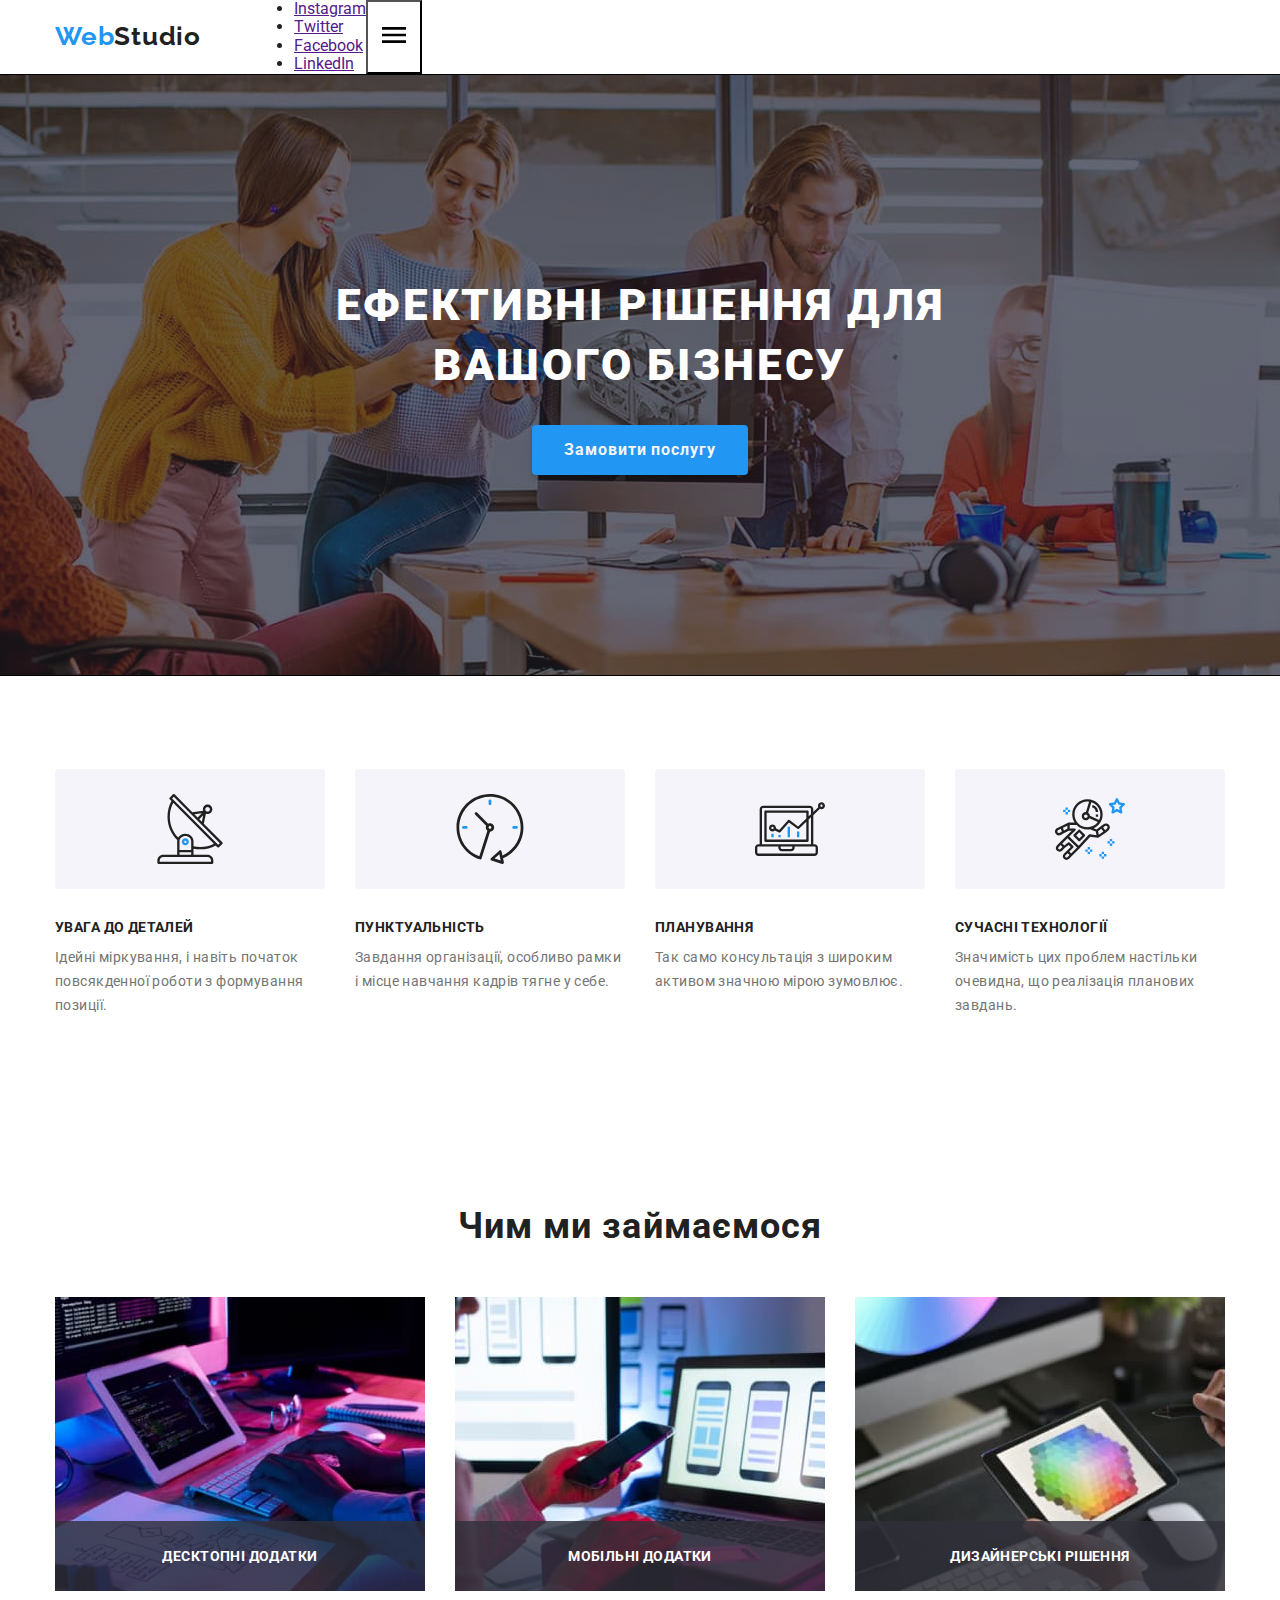
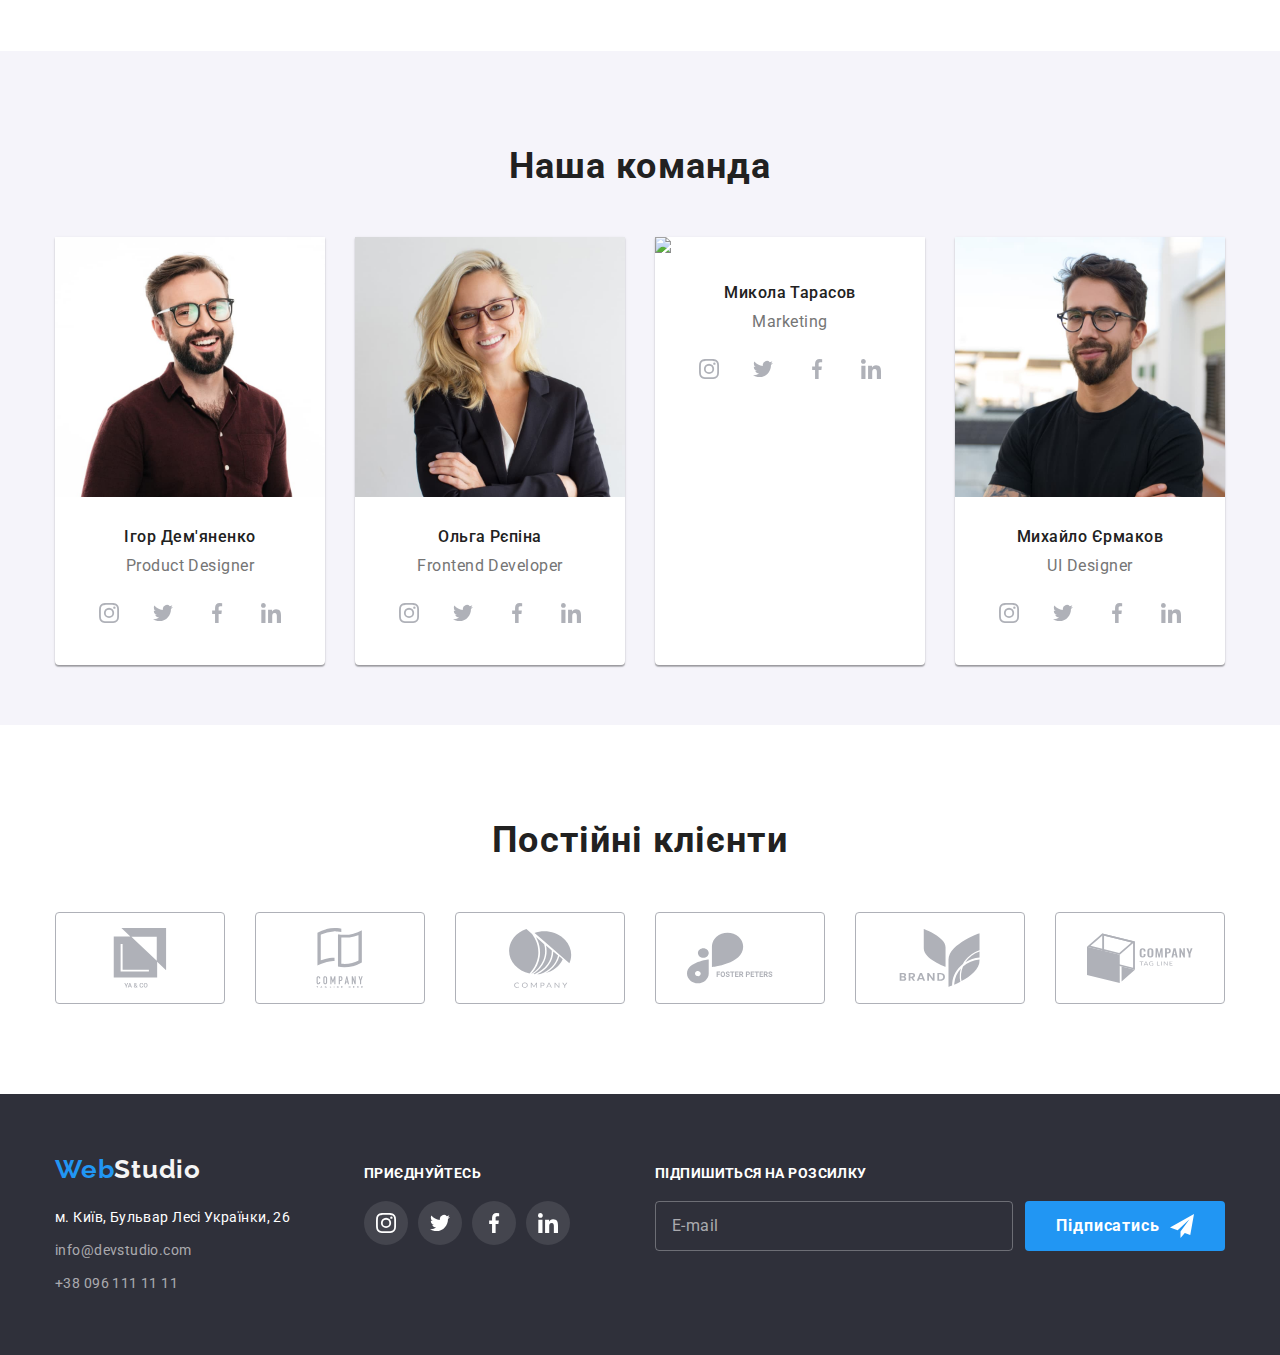
==== commit 106b2b6b: "12.12.22 dz8" ====
--- a/index.html
+++ b/index.html
@@ -18,7 +18,7 @@
 
 <body class="page">
     <!-- HEADER -->
-    <!-- <header class="header">
+    <header class="header">
         <div class="container main-header">
             <nav class="nav-list">
                 <a href="" class="logo">
@@ -46,79 +46,29 @@
                         </svg>+38 096 111 11 11</a>
                 </li>
             </ul>
-
-    </header> -->
+            <ul class="social-links">
+                <li class="social-links__item"><a class="social-links__link" href="">Instagram</a></li>
+                <li class="social-links__item"><a class="social-links__link" href="">Twitter</a></li>
+                <li class="social-links__item"><a class="social-links__link" href="">Facebook</a></li>
+                <li class="social-links__item"><a class="social-links__link" href="">LinkedIn</a></li>
+            </ul>
+<button class="button button-icon menu-toggle js-open-menu">
+    <svg class="head-nav__icon" width="40" height="40">
+        <use href="./image/icons.svg#icon-menu"></use>
+    </svg>
+</button>
+    </header>
 
     <main>
 
-        <!-- <section class="hero">
+        <section class="hero">
             <div class="container">
                 <h1 class="hero__title">Ефективні рішення для вашого бізнесу</h1>
                 <button data-modal-open class="hero-button button" type="button">Замовити послугу</button>
-                <div class="backdrop is-hidden" data-modal>
-                    <div class="modal">
-                        <button class="modal-icon" type="button" data-modal-close>
-                            <svg class="modal-icon-close" width="18" height="18">
-                                <use href="./image/icons.svg#icon-close"></use>
-                            </svg>
-                        </button>
-                        <form class="form">
-                            <p class="form__title">Залиште свої дані, ми вам передзвонимо</p>
-
-                            <label for="name">Им'я</label>
-                            <div class="icon-wrapper">
-                                <input class="input-icon" type="text" name="name" id="name" autofocus />
-                                <svg class="icon-form" width="18" height="18">
-                                    <use href="./image/icons.svg#person-black"></use>
-                                </svg>
-
-                            </div>
-
-                            <label for="tel">Телефон</label>
-                            <div class="icon-wrapper">
-                                <input class="input-icon" type="tel" name="tel" id="tel" />
-                                <svg class="icon-form" width="18" height="18">
-                                    <use href="./image/icons.svg#phone-black"></use>
-                                </svg>
-
-
-                            </div>
-
-                            <label for="mail">Пошта</label>
-                            <div class="icon-wrapper">
-                                <input class="input-icon" type="email" name="mail" id="mail" />
-                                <svg class="icon-form" width="18" height="18">
-                                    <use href="./image/icons.svg#email-black"></use>
-                                </svg>
-
-                            </div>
-
-                            <label for="comment">Коментар</label>
-                            <textarea class="comment" name="comment" id="comment"
-                                placeholder="Введіть текст"></textarea>
-
-                            <div class="form-field">
-                                <label class="contract">
-                                    <input type="checkbox" class="checkbox visually-hidden" required />
-                                    <svg class="contract-icon-mark" width="13" height="9">
-                                        <use href="./image/icons.svg#icon-check"></use>
-                                    </svg>
-
-                                    <span>
-                                        Погоджуюся з розсилкою та приймаю
-                                        <a href="" class="contract-file">Умови договору</a></span>
-                                </label>
-
-                            </div>
-                            <button class="feedback" type="submit">Відправити</button>
-                        </form>
-
-
-
-
-                    </div>
-
-        </section> -->
+                </div>
+                
+                </section>
+                
         <!-- Наші переваги -->
         <section class="section benefits">
             <div class="container">
@@ -484,6 +434,71 @@
         </div>
         </form>
     </footer> 
+    <div class="backdrop is-hidden" data-modal>
+        <div class="modal">
+            <button class="modal-icon" type="button" data-modal-close>
+                <svg class="modal-icon-close" width="18" height="18">
+                    <use href="./image/icons.svg#icon-close"></use>
+                </svg>
+            </button>
+            <form class="form">
+                <p class="form__title">Залиште свої дані, ми вам передзвонимо</p>
+    
+                <label for="name">Им'я</label>
+                <div class="icon-wrapper">
+                    <input class="input-icon" type="text" name="name" id="name" autofocus />
+                    <svg class="icon-form" width="18" height="18">
+                        <use href="./image/icons.svg#person-black"></use>
+                    </svg>
+    
+                </div>
+    
+                <label for="tel">Телефон</label>
+                <div class="icon-wrapper">
+                    <input class="input-icon" type="tel" name="tel" id="tel" />
+                    <svg class="icon-form" width="18" height="18">
+                        <use href="./image/icons.svg#phone-black"></use>
+                    </svg>
+    
+    
+                </div>
+    
+                <label for="mail">Пошта</label>
+                <div class="icon-wrapper">
+                    <input class="input-icon" type="email" name="mail" id="mail" />
+                    <svg class="icon-form" width="18" height="18">
+                        <use href="./image/icons.svg#email-black"></use>
+                    </svg>
+    
+                </div>
+    
+                <label for="comment">Коментар</label>
+                <textarea class="comment" name="comment" id="comment" placeholder="Введіть текст"></textarea>
+    
+                <div class="form-field">
+                    <label class="contract">
+                        <input type="checkbox" class="checkbox visually-hidden" required />
+                        <svg class="contract-icon-mark" width="13" height="9">
+                            <use href="./image/icons.svg#icon-check"></use>
+                        </svg>
+    
+                        <span>
+                            Погоджуюся з розсилкою та приймаю
+                            <a href="" class="contract-file">Умови договору</a></span>
+                    </label>
+                </div>
+                <button class="feedback" type="submit">Відправити</button>
+            </form>
+        </div>
+        <!-- Header mobile window -->
+        <div class="container menu-container js-menu-container" id="mobile-menu">
+            <button class="button button-icon menu-toggle menu-container__menu-toggle js-close-menu">
+                <svg class="menu-container__icon" width="40" height="40">
+                    <use href="./images/icons.svg#icon-close-mb"></use>
+                </svg>
+            </button>
+                
+        </div>
     <script>
         (() => {
             document.querySelector('.js-speaker-form').addEventListener('submit', e => {
@@ -497,6 +512,7 @@
     </script>
 
     <script src="./js/modal.js"></script>
+    <script src="./js/mobile-menu.js"></script>
 </body>
 
 </html>--- a/css/main.min.css
+++ b/css/main.min.css
@@ -1 +1 @@
-.visually-hidden{position:absolute;white-space:nowrap;width:1px;height:1px;overflow:hidden;border:0;padding:0;clip:rect(0 0 0 0);-webkit-clip-path:inset(50%);clip-path:inset(50%);margin:-1px}.page{color:#212121;font-family:Roboto,sans-serif}.link,.logo,.project-item{text-decoration:none}.list{padding:0;margin:0;list-style:none}.icon{fill:#afb1b8}h1,h2,h3,h4,h5,ul,p{padding:0;margin:0}img{display:block;width:100%;height:auto}.container{max-width:480px;margin:0 auto;padding-left:15px;padding-right:15px}@media screen and (min-width: 768px){.container{max-width:768px}}@media screen and (min-width: 1200px){.container{max-width:1200px}}.section{padding-top:94px;padding-bottom:94px}@media screen and (max-width: 1199px){.section{padding-top:30px;padding-bottom:30px}}@media screen and (min-width: 768px){.our-work,.our-team{display:-webkit-box;display:-ms-flexbox;display:flex}}.container{outline:2px solid tomato;max-width:480px;margin:0 auto;padding-left:15px;padding-right:15px}@media screen and (min-width: 768px){.container{max-width:768px}}@media screen and (min-width: 1200px){.container{max-width:1200px}}.section{padding-bottom:60px}@media screen and (min-width: 1200px){.benefits{padding-bottom:94px}}.button{color:#212121;background-color:#fff;font-size:16px;font-family:inherit;cursor:pointer;text-decoration:none;text-align:center}.button.hero-button{padding:10px 32px;font-weight:700;line-height:1.875;-webkit-box-align:center;-ms-flex-align:center;align-items:center;letter-spacing:.06em;color:#f5f5f5;background-color:#2196f3;-webkit-box-shadow:0px 4px 4px rgba(0,0,0,.15);box-shadow:0px 4px 4px rgba(0,0,0,.15);border-radius:4px;border:none;-webkit-transition:background-color 250ms cubic-bezier(0.4, 0, 0.2, 1);transition:background-color 250ms cubic-bezier(0.4, 0, 0.2, 1)}.button.hero-button:focus,.button.hero-button:hover{background-color:#2196f3}.button.projects-button{padding:6px 22px;color:#212121;background-color:#f5f4fa;font-weight:500;line-height:1.625;letter-spacing:.03em;border-radius:4px;border:none;-webkit-transition:color 250ms cubic-bezier(0.4, 0, 0.2, 1),background-color 250ms cubic-bezier(0.4, 0, 0.2, 1),-webkit-filter 250ms cubic-bezier(0.4, 0, 0.2, 1);transition:color 250ms cubic-bezier(0.4, 0, 0.2, 1),background-color 250ms cubic-bezier(0.4, 0, 0.2, 1),-webkit-filter 250ms cubic-bezier(0.4, 0, 0.2, 1);transition:color 250ms cubic-bezier(0.4, 0, 0.2, 1),background-color 250ms cubic-bezier(0.4, 0, 0.2, 1),filter 250ms cubic-bezier(0.4, 0, 0.2, 1);transition:color 250ms cubic-bezier(0.4, 0, 0.2, 1),background-color 250ms cubic-bezier(0.4, 0, 0.2, 1),filter 250ms cubic-bezier(0.4, 0, 0.2, 1),-webkit-filter 250ms cubic-bezier(0.4, 0, 0.2, 1)}.button.projects-button:focus,.button.projects-button:hover{background-color:#2196f3;color:#f5f5f5;-webkit-filter:drop-shadow(0px 4px 4px rgba(0, 0, 0, 0.25));filter:drop-shadow(0px 4px 4px rgba(0, 0, 0, 0.25))}.feedback{padding:10px 52px;font-weight:700;line-height:1.875;letter-spacing:.06em;-webkit-box-align:center;-ms-flex-align:center;align-items:center;text-align:center;letter-spacing:.06em;margin:auto;color:#f5f5f5;background-color:#2196f3;-webkit-box-shadow:0px 4px 4px rgba(0,0,0,.15);box-shadow:0px 4px 4px rgba(0,0,0,.15);border-radius:4px;border:none;cursor:pointer}.feedback:focus,.feedback:hover{background-color:#2196f3}.button.subscribe-button{padding:10px 52px;font-weight:700;line-height:1.875;-webkit-box-align:center;-ms-flex-align:center;align-items:center;letter-spacing:.06em;align-items:center;text-align:center;letter-spacing:.06em;color:#f5f5f5;background-color:#2196f3;-webkit-box-shadow:0px 4px 4px rgba(0,0,0,.15);box-shadow:0px 4px 4px rgba(0,0,0,.15);border-radius:4px;border:none}.button.subscribe-button:focus,.button.subscribe-button:hover{background-color:#2196f3;color:#f5f5f5;-webkit-filter:drop-shadow(0px 4px 4px rgba(0, 0, 0, 0.25));filter:drop-shadow(0px 4px 4px rgba(0, 0, 0, 0.25))}.backdrop{position:fixed;left:0px;top:0px;width:100%;height:100%;z-index:20;background-color:rgba(0,0,0,.2);opacity:1;-webkit-transition:opacity 250ms cubic-bezier(0.4, 0, 0.2, 1);transition:opacity 250ms cubic-bezier(0.4, 0, 0.2, 1)}.backdrop.is-hidden{opacity:0;pointer-events:none}.backdrop .is-hidden .modal{-webkit-transform:translate(-50%, -50%) scale(1.1);transform:translate(-50%, -50%) scale(1.1)}.modal{position:absolute;top:50%;left:50%;-webkit-transform:translate(-50%, -50%);transform:translate(-50%, -50%);padding:40px;width:528px;-webkit-box-shadow:0px 1px 3px rgba(0,0,0,.12),0px 1px 1px rgba(0,0,0,.14),0px 2px 1px rgba(0,0,0,.2);box-shadow:0px 1px 3px rgba(0,0,0,.12),0px 1px 1px rgba(0,0,0,.14),0px 2px 1px rgba(0,0,0,.2);border-radius:4px;background-color:#fff;-webkit-transform:translate(-50%, -50%) scale(1);transform:translate(-50%, -50%) scale(1);-webkit-transition:-webkit-transform 250ms cubic-bezier(0.4, 0, 0.2, 1);transition:-webkit-transform 250ms cubic-bezier(0.4, 0, 0.2, 1);transition:transform 250ms cubic-bezier(0.4, 0, 0.2, 1);transition:transform 250ms cubic-bezier(0.4, 0, 0.2, 1), -webkit-transform 250ms cubic-bezier(0.4, 0, 0.2, 1)}.modal-icon-close{fill:#000;-webkit-transition:fill 250ms cubic-bezier(0.4, 0, 0.2, 1);transition:fill 250ms cubic-bezier(0.4, 0, 0.2, 1)}.modal-icon{position:absolute;top:8px;right:8px;width:30px;height:30px;display:-webkit-box;display:-ms-flexbox;display:flex;-webkit-box-pack:center;-ms-flex-pack:center;justify-content:center;-webkit-box-align:center;-ms-flex-align:center;align-items:center;border:1px solid rgba(0,0,0,.1);border-radius:50%;background:rgba(0,0,0,0);cursor:pointer}.modal-icon:hover .modal-icon-close,.modal-icon:focus .modal-icon-close{fill:#2196f3;cursor:pointer}.title{font-weight:700;font-size:14px;line-height:1.1428571429;letter-spacing:.03em;text-transform:uppercase}.section-title{margin-top:0;margin-bottom:30px;font-weight:700;font-size:28px;line-height:1.1785714286;text-align:center;letter-spacing:.03em}.footer-title{margin-bottom:20px;font-weight:700;font-size:14px;line-height:1.1428571429;letter-spacing:.03em;text-transform:uppercase;color:#fff}@media screen and (max-width: 1199px){.footer-title{text-align:center}}@media screen and (min-width: 768px)and (max-width: 1199px){.footer-title{padding-top:60px}}.form{display:-webkit-box;display:-ms-flexbox;display:flex;-webkit-box-orient:vertical;-webkit-box-direction:normal;-ms-flex-direction:column;flex-direction:column;width:100%}.form__title{font-weight:700;font-size:20px;line-height:1.15;letter-spacing:.03em;color:#212121;-webkit-box-pack:center;-ms-flex-pack:center;justify-content:center;margin-bottom:12px}.icon-wrapper{margin-bottom:10px;position:relative;display:-webkit-box;display:-ms-flexbox;display:flex;-webkit-box-orient:vertical;-webkit-box-direction:normal;-ms-flex-direction:column;flex-direction:column}.form label{margin:0;padding:0;font-size:12px;line-height:1.1666666667;letter-spacing:.01em;text-align:left;color:#757575;margin-bottom:4px}.form input{border:1px solid rgba(33,33,33,.2);border-radius:4px;height:40px;color:#212121;outline:0;-webkit-transition:border-color 250ms cubic-bezier(0.4, 0, 0.2, 1);transition:border-color 250ms cubic-bezier(0.4, 0, 0.2, 1)}.form textarea{border:1px solid rgba(33,33,33,.2);border-radius:4px;width:100%;height:120px;resize:none;outline:0;padding:12px 16px;margin-bottom:20px;-webkit-transition:border-color 250ms cubic-bezier(0.4, 0, 0.2, 1);transition:border-color 250ms cubic-bezier(0.4, 0, 0.2, 1)}.icon-form{position:absolute;top:0;left:12px;-webkit-transform:translateY(50%);transform:translateY(50%);fill:#212121;-webkit-transition:fill 250ms cubic-bezier(0.4, 0, 0.2, 1);transition:fill 250ms cubic-bezier(0.4, 0, 0.2, 1)}.input-icon{padding-left:42px}.input-icon:hover,.input-icon:focus{border-color:#2196f3}.input-icon:hover+.icon-form,.input-icon:focus+.icon-form{fill:#2196f3}.comment:hover,.comment:focus{border-color:#2196f3}.form textarea:-moz-placeholder-shown{padding:12px 16px}.form textarea:-ms-input-placeholder{padding:12px 16px}.form textarea:placeholder-shown{padding:12px 16px}.form textarea::-webkit-input-placeholder{font-size:12px;line-height:1.16;letter-spacing:.01em;color:rgba(117,117,117,.5)}.form textarea::-moz-placeholder{font-size:12px;line-height:1.16;letter-spacing:.01em;color:rgba(117,117,117,.5)}.form textarea:-ms-input-placeholder{font-size:12px;line-height:1.16;letter-spacing:.01em;color:rgba(117,117,117,.5)}.form textarea::-ms-input-placeholder{font-size:12px;line-height:1.16;letter-spacing:.01em;color:rgba(117,117,117,.5)}.form textarea::placeholder{font-size:12px;line-height:1.16;letter-spacing:.01em;color:rgba(117,117,117,.5)}.form-field{margin-bottom:30px}.contract{position:relative;padding:0;display:-webkit-inline-box;display:-ms-inline-flexbox;display:inline-flex;-webkit-box-align:center;-ms-flex-align:center;align-items:center;-webkit-box-pack:center;-ms-flex-pack:center;justify-content:center;margin-bottom:30px}.contract span{margin:0;padding:0;font-size:14px;line-height:1.71;letter-spacing:.03em;color:#757575}.checkbox{display:block;margin:0;margin-right:7px;width:16px;height:15px}.contract-icon-mark{width:16px;height:15px;margin-right:7px;border:2px solid #212121;border-radius:2px;fill:rgba(0,0,0,0);-webkit-transition:fill 250ms cubic-bezier(0.4, 0, 0.2, 1),border 250ms cubic-bezier(0.4, 0, 0.2, 1);transition:fill 250ms cubic-bezier(0.4, 0, 0.2, 1),border 250ms cubic-bezier(0.4, 0, 0.2, 1)}.checkbox:checked+.contract-icon-mark{border:none;background-color:#2196f3;fill:#f5f5f5;-webkit-transition:background-color 250ms cubic-bezier(0.4, 0, 0.2, 1);transition:background-color 250ms cubic-bezier(0.4, 0, 0.2, 1)}.contract-file{color:#2196f3;text-decoration:underline}.header{background-color:#fff;border-bottom:1px solid #ececec}.main-header{display:-webkit-box;display:-ms-flexbox;display:flex}.nav-list{display:-webkit-box;display:-ms-flexbox;display:flex;-webkit-box-align:center;-ms-flex-align:center;align-items:center}.site-nav{display:-webkit-box;display:-ms-flexbox;display:flex}.site-nav .site-nav__item:not(:last-child){margin-right:50px}.site-nav .site-nav__link{position:relative;padding-top:32px;padding-bottom:32px;display:block;color:#212121;font-weight:500;font-size:14px;line-height:1.1428571429;letter-spacing:.02em;-webkit-transition:color 250ms cubic-bezier(0.4, 0, 0.2, 1);transition:color 250ms cubic-bezier(0.4, 0, 0.2, 1);text-decoration:none}.site-nav .site-nav__link:hover,.site-nav .site-nav__link:focus{color:#2196f3}.site-nav .site-nav__link::after{position:absolute;left:0;bottom:0;content:"";display:block;width:100%;height:4px;background-color:#2196f3;border-radius:2px;opacity:0;-webkit-transition:opacity 250ms cubic-bezier(0.4, 0, 0.2, 1);transition:opacity 250ms cubic-bezier(0.4, 0, 0.2, 1)}.site-nav .current::after{opacity:1}.site-nav__link.current{color:#2196f3}.contacts{display:-webkit-box;display:-ms-flexbox;display:flex;margin-left:auto;-webkit-box-align:center;-ms-flex-align:center;align-items:center}.contacts .contacts__item+.contacts__item{margin-left:50px}.contacts .contacts__link{display:block;padding-top:32px;padding-bottom:32px;color:#757575;font-weight:500;font-size:14px;line-height:1.1428571429;letter-spacing:.02em;-webkit-transition:color 250ms cubic-bezier(0.4, 0, 0.2, 1);transition:color 250ms cubic-bezier(0.4, 0, 0.2, 1)}.contacts .contacts__link:hover,.contacts .contacts__link:focus{color:#2196f3}.logo{display:block;margin-right:93px;color:#212121;font-family:Raleway;font-style:normal;font-weight:700;font-size:26px;line-height:31px;letter-spacing:.03em}.logo-color{color:#2196f3}.logo-color-name{color:#f5f5f5}.phone{margin-right:10px;vertical-align:middle}.contacts__link:hover .phone{fill:#2196f3}.benefits{padding-top:60px}@media screen and (min-width: 1200px){.benefits{padding-top:94px}}.benefits-list .title{margin-bottom:10px}@media screen and (max-width: 767px){.benefits-list .title{text-align:center}}@media screen and (min-width: 768px){.benefits-list{display:-webkit-box;display:-ms-flexbox;display:flex;-ms-flex-wrap:wrap;flex-wrap:wrap}}@media screen and (min-width: 768px)and (max-width: 1199px){.benefits-list{margin-top:-30px}}@media screen and (min-width: 1200px){.benefits-list{-ms-flex-wrap:nowrap;flex-wrap:nowrap}}@media screen and (max-width: 767px){.benefits-list__item:not(:first-child){margin-top:30px}}@media screen and (min-width: 768px)and (max-width: 1199px){.benefits-list__item{-ms-flex-preferred-size:calc((100% - 30px)/2);flex-basis:calc((100% - 30px)/2);margin-top:30px}.benefits-list__item:nth-child(even){margin-left:30px}}@media screen and (min-width: 1200px){.benefits-list__item{-ms-flex-preferred-size:calc((100% - 90px)/4);flex-basis:calc((100% - 90px)/4)}.benefits-list__item:not(:first-child){margin-left:30px}}.benefits-list.icon{display:block;margin-left:auto;margin-right:auto}.benefits-description{color:#757575;font-weight:400;font-size:14px;line-height:1.7142857143;letter-spacing:.03em}.benefits-list .icon{fill:#212121}.svg-icon{margin-bottom:30px;width:100%;height:120px;-webkit-box-pack:center;-ms-flex-pack:center;justify-content:center;display:-webkit-box;display:-ms-flexbox;display:flex;-webkit-box-align:center;-ms-flex-align:center;align-items:center;background:#f5f4fa;border-radius:4px}.our-clients{display:-webkit-box;display:-ms-flexbox;display:flex;-ms-flex-wrap:wrap;flex-wrap:wrap}@media screen and (min-width: 1200px){.section-title{font-size:36px;margin-bottom:50px}}@media screen and (min-width: 1200px){.our-clients{-ms-flex-wrap:nowrap;flex-wrap:nowrap}}.clients-list:hover .icon,.clients-list:focus .icon{fill:#2196f3}.clients-list{-ms-flex-preferred-size:calc((100% - 60px)/2);flex-basis:calc((100% - 60px)/2);margin-right:30px;margin-bottom:30px}@media screen and (max-width: 767px){.clients-list:nth-child(2n){margin-right:0px}}@media screen and (min-width: 768px)and (max-width: 1199px){.clients-list{-ms-flex-preferred-size:calc((100% - 90px)/3);flex-basis:calc((100% - 90px)/3)}.clients-list:nth-child(3n){margin-right:0px}}@media screen and (min-width: 1200px){.clients-list{-ms-flex-preferred-size:calc((100% - 150px)/6);flex-basis:calc((100% - 150px)/6);-webkit-transition:fill 250ms cubic-bezier(0.4, 0, 0.2, 1);transition:fill 250ms cubic-bezier(0.4, 0, 0.2, 1)}.clients-list .icon{-webkit-transition:fill 250ms cubic-bezier(0.4, 0, 0.2, 1);transition:fill 250ms cubic-bezier(0.4, 0, 0.2, 1)}}.clients-link{display:-webkit-box;display:-ms-flexbox;display:flex;-webkit-box-pack:center;-ms-flex-pack:center;justify-content:center;-webkit-box-align:center;-ms-flex-align:center;align-items:center;width:210px;height:92px;border:1px solid #afb1b8;border-radius:4px}@media screen and (min-width: 768px){.clients-link{width:226px}}@media screen and (min-width: 1200px){.clients-link{width:170px}}.clients-link{-webkit-transition:border 250ms cubic-bezier(0.4, 0, 0.2, 1);transition:border 250ms cubic-bezier(0.4, 0, 0.2, 1)}.clients-link:hover,.clients-link:focus{border:1px solid #2196f3}address{font-style:normal}.footer{padding-top:60px;padding-bottom:60px;background-color:#2f303a}.footer-main .logo{margin-bottom:20px}@media screen and (min-width: 1200px){.footer-general{display:-webkit-box;display:-ms-flexbox;display:flex;-webkit-box-align:baseline;-ms-flex-align:baseline;align-items:baseline}}@media screen and (max-width: 1199px){.logo-address{text-align:center}.logo-address .logo{margin-right:auto}}.social-footer{margin-left:auto;padding-top:60px;padding-bottom:60px}.social-footer .social-link{fill:#fff;background-color:rgba(255,255,255,.1)}.social-footer .social-link .icon{fill:#fff}.social-footer .social-icons{margin:0}@media screen and (min-width: 1200px){.social-footer{padding-top:0px;padding-bottom:0px;margin-left:70px}}.footer-contacts .link{color:rgba(255,255,255,.6);font-weight:400;font-size:14px;line-height:1.7142857143;letter-spacing:.03em;-webkit-transition:color 250ms cubic-bezier(0.4, 0, 0.2, 1);transition:color 250ms cubic-bezier(0.4, 0, 0.2, 1)}.footer-contacts .address{color:#fff}.footer-contacts .link:hover,.footer-contacts .link:focus{color:#2196f3}.footer-contacts .item:not(:last-child){margin-bottom:9px}.subscribe{margin-left:auto}@media screen and (min-width: 1200px){.form-field-footer{display:-webkit-box;display:-ms-flexbox;display:flex;-webkit-box-align:end;-ms-flex-align:end;align-items:flex-end}}.form-field-footer input{width:100%;height:50px;background-color:inherit;border:1px solid rgba(255,255,255,.3);border-radius:4px;padding-left:16px;outline:0;-webkit-transition:border-color 250ms cubic-bezier(0.4, 0, 0.2, 1);transition:border-color 250ms cubic-bezier(0.4, 0, 0.2, 1)}@media screen and (min-width: 1200px){.form-field-footer input{width:358px}}.form-field-footer input::-webkit-input-placeholder{font-size:16px;line-height:1.25;-webkit-box-align:center;align-items:center;letter-spacing:.03em;color:rgba(255,255,255,.6)}.form-field-footer input::-moz-placeholder{font-size:16px;line-height:1.25;align-items:center;letter-spacing:.03em;color:rgba(255,255,255,.6)}.form-field-footer input:-ms-input-placeholder{font-size:16px;line-height:1.25;-ms-flex-align:center;align-items:center;letter-spacing:.03em;color:rgba(255,255,255,.6)}.form-field-footer input::-ms-input-placeholder{font-size:16px;line-height:1.25;-ms-flex-align:center;align-items:center;letter-spacing:.03em;color:rgba(255,255,255,.6)}.form-field-footer input::placeholder{font-size:16px;line-height:1.25;-webkit-box-align:center;-ms-flex-align:center;align-items:center;letter-spacing:.03em;color:rgba(255,255,255,.6)}.mail-holder{color:#fff}.mail-holder:hover,.mail-holder:focus{border-color:#2196f3}.subscribe-button{background-color:#2196f3;font-weight:700;font-size:16px;line-height:1.875;display:-webkit-box;display:-ms-flexbox;display:flex;-webkit-box-pack:center;-ms-flex-pack:center;justify-content:center;-webkit-box-align:center;-ms-flex-align:center;align-items:center;text-align:center;letter-spacing:.06em;color:#fff;-webkit-box-shadow:0;box-shadow:0;border-radius:4px;width:200px;height:50px;margin-left:12px;border-color:rgba(0,0,0,0);-webkit-transition:background-color 250ms cubic-bezier(0.4, 0, 0.2, 1),-webkit-box-shadow 250ms cubic-bezier(0.4, 0, 0.2, 1);transition:background-color 250ms cubic-bezier(0.4, 0, 0.2, 1),-webkit-box-shadow 250ms cubic-bezier(0.4, 0, 0.2, 1);transition:box-shadow 250ms cubic-bezier(0.4, 0, 0.2, 1),background-color 250ms cubic-bezier(0.4, 0, 0.2, 1);transition:box-shadow 250ms cubic-bezier(0.4, 0, 0.2, 1),background-color 250ms cubic-bezier(0.4, 0, 0.2, 1),-webkit-box-shadow 250ms cubic-bezier(0.4, 0, 0.2, 1)}@media screen and (max-width: 1199px){.subscribe-button{margin-left:auto;margin-right:auto;margin-top:20px}}.subscribe-button:hover,.subscribe-button:focus{-webkit-box-shadow:0px 4px 4px rgba(0,0,0,.15);box-shadow:0px 4px 4px rgba(0,0,0,.15);background-color:#2196f3;cursor:pointer}.submit-icon{fill:#fff;margin-left:10px}@media screen and (min-width: 768px){.tablet-footer{display:-webkit-box;display:-ms-flexbox;display:flex;-webkit-box-align:baseline;-ms-flex-align:baseline;align-items:baseline}}@media screen and (min-width: 768px)and (max-width: 1199px){.tablet-footer{-webkit-box-pack:center;-ms-flex-pack:center;justify-content:center}}.hero{position:relative;padding-top:200px;padding-bottom:200px;text-align:center;max-width:1600px;height:600px;margin-left:auto;margin-right:auto;outline:1px solid #000;background-image:-webkit-gradient(linear, left top, right top, from(rgba(47, 48, 58, 0.4)), to(rgba(47, 48, 58, 0.4))),url("../image/hero.jpg");background-image:linear-gradient(to right, rgba(47, 48, 58, 0.4), rgba(47, 48, 58, 0.4)),url("../image/hero.jpg");background-repeat:no-repeat;background-position:center}.hero__title{margin:0 auto;margin-bottom:30px;width:696px;color:#fff;font-weight:900;font-size:44px;line-height:1.3636363636;letter-spacing:.06em;text-transform:uppercase}.team{padding-top:94px;background-color:#f5f4fa}.our-team{font-size:16px;line-height:1.1875;text-align:center;letter-spacing:.03em;margin-top:30px}@media screen and (min-width: 768px){.our-team{display:-webkit-box;display:-ms-flexbox;display:flex}}@media screen and (min-width: 768px)and (max-width: 1199px){.our-team{-ms-flex-wrap:wrap;flex-wrap:wrap;margin-top:0px}}@media screen and (min-width: 1200px){.our-team{margin-top:50px}}.our-team__item{background-color:#fff;-webkit-box-shadow:0px 1px 3px rgba(0,0,0,.12),0px 1px 1px rgba(0,0,0,.14),0px 2px 1px rgba(0,0,0,.2);box-shadow:0px 1px 3px rgba(0,0,0,.12),0px 1px 1px rgba(0,0,0,.14),0px 2px 1px rgba(0,0,0,.2);border-radius:0px 0px 4px 4px}@media screen and (max-width: 767px){.our-team__item:not(:first-child){margin-top:30px}.our-team__item>.img{margin-left:auto;margin-right:auto}}@media screen and (min-width: 768px)and (max-width: 1199px){.our-team__item{-ms-flex-preferred-size:calc((100% - 30px)/2);flex-basis:calc((100% - 30px)/2);margin-top:30px}.our-team__item:nth-child(even){margin-left:30px}}@media screen and (min-width: 1200px){.our-team__item{-ms-flex-preferred-size:calc((100% - 90px)/4);flex-basis:calc((100% - 90px)/4)}.our-team__item:not(:first-child){margin-left:30px}}.team-member{font-size:16px;font-weight:500;margin-bottom:10px}.profession{color:#757575;font-weight:400;font-size:16px}.team-description{padding-top:30px;padding-bottom:30px}.team-img{display:block}.social-icons{margin:16px 32px 0px 32px;gap:10px;display:-webkit-box;display:-ms-flexbox;display:flex}.social-icons .icon{fill:#afb1b8}@media screen and (max-width: 1199px){.social-icons{display:-webkit-box;display:-ms-flexbox;display:flex;-webkit-box-pack:center;-ms-flex-pack:center;justify-content:center;-webkit-box-align:center;-ms-flex-align:center;align-items:center;overflow:hidden}}.social-link{width:44px;height:44px;-webkit-box-pack:center;-ms-flex-pack:center;justify-content:center;display:-webkit-box;display:-ms-flexbox;display:flex;-webkit-box-align:center;-ms-flex-align:center;align-items:center;border-radius:50%;color:#afb1b8;-webkit-transition:background-color 250ms cubic-bezier(0.4, 0, 0.2, 1),fill 250ms cubic-bezier(0.4, 0, 0.2, 1);transition:background-color 250ms cubic-bezier(0.4, 0, 0.2, 1),fill 250ms cubic-bezier(0.4, 0, 0.2, 1)}.social-icons .social-link:hover{background-color:#2196f3}.social-icons .social-link:hover .icon{fill:#fff}@media screen and (max-width: 1199px){.our-work__section{display:none}}.our-work{position:relative}.our-work__item{position:relative;width:370px;margin-right:30px}.our-work__item:nth-child(3n){margin-right:0}.work{display:-webkit-box;display:-ms-flexbox;display:flex;-webkit-box-align:center;-ms-flex-align:center;align-items:center;-webkit-box-pack:center;-ms-flex-pack:center;justify-content:center;width:100%;height:70px;position:absolute;bottom:0px;font-weight:700;font-size:14px;line-height:1.1428571429;text-align:center;letter-spacing:.03em;text-transform:uppercase;color:#fff;background:rgba(47,48,58,.8)}.portfolio{padding-top:94px;padding-bottom:94px}.projects{display:-webkit-box;display:-ms-flexbox;display:flex;-webkit-box-pack:center;-ms-flex-pack:center;justify-content:center;margin-bottom:50px}.projects .item:not(:last-child){margin-right:8px}.title-project{color:#212121;font-weight:700;font-size:18px;line-height:2;letter-spacing:.06em}.type-project{color:#757575;font-weight:400;font-size:16px;line-height:1.875;letter-spacing:.03em}.project-list{display:-webkit-box;display:-ms-flexbox;display:flex;-ms-flex-wrap:wrap;flex-wrap:wrap}.project-list .item{margin-right:30px;margin-bottom:30px}.project-list .item:nth-child(3n){margin-right:0}.project-list .title-project{margin-bottom:4px}.name-project{padding:20px 24px;border-right:1px solid #eee;border-bottom:1px solid #eee;border-left:1px solid #eee}.project-item{position:relative;display:block;-webkit-transition:-webkit-box-shadow 250ms cubic-bezier(0.4, 0, 0.2, 1);transition:-webkit-box-shadow 250ms cubic-bezier(0.4, 0, 0.2, 1);transition:box-shadow 250ms cubic-bezier(0.4, 0, 0.2, 1);transition:box-shadow 250ms cubic-bezier(0.4, 0, 0.2, 1), -webkit-box-shadow 250ms cubic-bezier(0.4, 0, 0.2, 1)}.project-item:hover{-webkit-box-shadow:0px 1px 1px rgba(0,0,0,.12),0px 4px 4px rgba(0,0,0,.06),1px 4px 6px rgba(0,0,0,.16);box-shadow:0px 1px 1px rgba(0,0,0,.12),0px 4px 4px rgba(0,0,0,.06),1px 4px 6px rgba(0,0,0,.16)}.project-item:hover .overlay{-webkit-transform:translateY(0);transform:translateY(0);opacity:1}.project-box{position:relative;overflow:hidden}.overlay{position:absolute;top:0;left:0;width:100%;height:100%;background-color:rgba(33,150,243,.9);opacity:0;-webkit-transform:translateY(100%);transform:translateY(100%);-webkit-transition:opacity 250ms cubic-bezier(0.4, 0, 0.2, 1),-webkit-transform 250ms cubic-bezier(0.4, 0, 0.2, 1);transition:opacity 250ms cubic-bezier(0.4, 0, 0.2, 1),-webkit-transform 250ms cubic-bezier(0.4, 0, 0.2, 1);transition:transform 250ms cubic-bezier(0.4, 0, 0.2, 1),opacity 250ms cubic-bezier(0.4, 0, 0.2, 1);transition:transform 250ms cubic-bezier(0.4, 0, 0.2, 1),opacity 250ms cubic-bezier(0.4, 0, 0.2, 1),-webkit-transform 250ms cubic-bezier(0.4, 0, 0.2, 1)}.project-box:hover .overlay{-webkit-transform:translateY(0);transform:translateY(0);opacity:1}.overlay-text{position:absolute;bottom:0;top:0;left:0;right:0;display:-webkit-box;display:-ms-flexbox;display:flex;-webkit-box-align:center;-ms-flex-align:center;align-items:center;-webkit-box-pack:center;-ms-flex-pack:center;justify-content:center;width:314px;padding-left:32px;font-weight:400;font-size:18px;line-height:1.5555555556;letter-spacing:.03em;color:#fff}/*# sourceMappingURL=main.min.css.map */+.visually-hidden{position:absolute;white-space:nowrap;width:1px;height:1px;overflow:hidden;border:0;padding:0;clip:rect(0 0 0 0);-webkit-clip-path:inset(50%);clip-path:inset(50%);margin:-1px}.page{color:#212121;font-family:Roboto,sans-serif}.link,.logo,.project-item{text-decoration:none}.list{padding:0;margin:0;list-style:none}.icon{fill:#afb1b8}h1,h2,h3,h4,h5,ul,p{padding:0;margin:0}img{display:block;width:100%;height:auto}.container{max-width:480px;margin:0 auto;padding-left:15px;padding-right:15px}@media screen and (min-width: 768px){.container{max-width:768px}}@media screen and (min-width: 1200px){.container{max-width:1200px}}.section{padding-top:94px;padding-bottom:94px}@media screen and (max-width: 1199px){.section{padding-top:30px;padding-bottom:30px}}@media screen and (min-width: 768px){.our-work,.our-team{display:-webkit-box;display:-ms-flexbox;display:flex}}.container{max-width:480px;margin:0 auto;padding-left:15px;padding-right:15px}@media screen and (min-width: 768px){.container{max-width:768px}}@media screen and (min-width: 1200px){.container{max-width:1200px}}.section{padding-bottom:60px}@media screen and (min-width: 1200px){.benefits{padding-bottom:94px}}.button{color:#212121;background-color:#fff;font-size:16px;font-family:inherit;cursor:pointer;text-decoration:none;text-align:center}.button.hero-button{padding:10px 32px;font-weight:700;line-height:1.875;-webkit-box-align:center;-ms-flex-align:center;align-items:center;letter-spacing:.06em;color:#f5f5f5;background-color:#2196f3;-webkit-box-shadow:0px 4px 4px rgba(0,0,0,.15);box-shadow:0px 4px 4px rgba(0,0,0,.15);border-radius:4px;border:none;-webkit-transition:background-color 250ms cubic-bezier(0.4, 0, 0.2, 1);transition:background-color 250ms cubic-bezier(0.4, 0, 0.2, 1)}.button.hero-button:focus,.button.hero-button:hover{background-color:#2196f3}.button.projects-button{padding:6px 22px;color:#212121;background-color:#f5f4fa;font-weight:500;line-height:1.625;letter-spacing:.03em;border-radius:4px;border:none;-webkit-transition:color 250ms cubic-bezier(0.4, 0, 0.2, 1),background-color 250ms cubic-bezier(0.4, 0, 0.2, 1),-webkit-filter 250ms cubic-bezier(0.4, 0, 0.2, 1);transition:color 250ms cubic-bezier(0.4, 0, 0.2, 1),background-color 250ms cubic-bezier(0.4, 0, 0.2, 1),-webkit-filter 250ms cubic-bezier(0.4, 0, 0.2, 1);transition:color 250ms cubic-bezier(0.4, 0, 0.2, 1),background-color 250ms cubic-bezier(0.4, 0, 0.2, 1),filter 250ms cubic-bezier(0.4, 0, 0.2, 1);transition:color 250ms cubic-bezier(0.4, 0, 0.2, 1),background-color 250ms cubic-bezier(0.4, 0, 0.2, 1),filter 250ms cubic-bezier(0.4, 0, 0.2, 1),-webkit-filter 250ms cubic-bezier(0.4, 0, 0.2, 1)}.button.projects-button:focus,.button.projects-button:hover{background-color:#2196f3;color:#f5f5f5;-webkit-filter:drop-shadow(0px 4px 4px rgba(0, 0, 0, 0.25));filter:drop-shadow(0px 4px 4px rgba(0, 0, 0, 0.25))}.feedback{padding:10px 52px;font-weight:700;line-height:1.875;letter-spacing:.06em;-webkit-box-align:center;-ms-flex-align:center;align-items:center;text-align:center;letter-spacing:.06em;margin:auto;color:#f5f5f5;background-color:#2196f3;-webkit-box-shadow:0px 4px 4px rgba(0,0,0,.15);box-shadow:0px 4px 4px rgba(0,0,0,.15);border-radius:4px;border:none;cursor:pointer}.feedback:focus,.feedback:hover{background-color:#2196f3}.button.subscribe-button{padding:10px 52px;font-weight:700;line-height:1.875;-webkit-box-align:center;-ms-flex-align:center;align-items:center;letter-spacing:.06em;align-items:center;text-align:center;letter-spacing:.06em;color:#f5f5f5;background-color:#2196f3;-webkit-box-shadow:0px 4px 4px rgba(0,0,0,.15);box-shadow:0px 4px 4px rgba(0,0,0,.15);border-radius:4px;border:none}.button.subscribe-button:focus,.button.subscribe-button:hover{background-color:#2196f3;color:#f5f5f5;-webkit-filter:drop-shadow(0px 4px 4px rgba(0, 0, 0, 0.25));filter:drop-shadow(0px 4px 4px rgba(0, 0, 0, 0.25))}.backdrop{position:fixed;left:0px;top:0px;min-width:100%;min-height:100%;z-index:20;background-color:rgba(0,0,0,.2);opacity:1;-webkit-transition:opacity 250ms cubic-bezier(0.4, 0, 0.2, 1);transition:opacity 250ms cubic-bezier(0.4, 0, 0.2, 1)}.backdrop.is-hidden{opacity:0;pointer-events:none}.backdrop .is-hidden .modal{-webkit-transform:translate(-50%, -50%) scale(1.1);transform:translate(-50%, -50%) scale(1.1)}.modal{position:absolute;top:50%;left:50%;-webkit-transform:translate(-50%, -50%);transform:translate(-50%, -50%);padding:40px;width:528px;-webkit-box-shadow:0px 1px 3px rgba(0,0,0,.12),0px 1px 1px rgba(0,0,0,.14),0px 2px 1px rgba(0,0,0,.2);box-shadow:0px 1px 3px rgba(0,0,0,.12),0px 1px 1px rgba(0,0,0,.14),0px 2px 1px rgba(0,0,0,.2);border-radius:4px;background-color:#fff;-webkit-transform:translate(-50%, -50%) scale(1);transform:translate(-50%, -50%) scale(1);-webkit-transition:-webkit-transform 250ms cubic-bezier(0.4, 0, 0.2, 1);transition:-webkit-transform 250ms cubic-bezier(0.4, 0, 0.2, 1);transition:transform 250ms cubic-bezier(0.4, 0, 0.2, 1);transition:transform 250ms cubic-bezier(0.4, 0, 0.2, 1), -webkit-transform 250ms cubic-bezier(0.4, 0, 0.2, 1)}@media screen and (max-width: 480px),(max-height: 609px){.modal{top:30px;-webkit-transform:translate(-50%) scale(100%);transform:translate(-50%) scale(100%)}}@media screen and (min-width: 480px){.modal{width:450px;min-height:0px}}@media screen and (min-width: 1200px){.modal{width:528px}}.modal-icon-close{fill:#000;-webkit-transition:fill 250ms cubic-bezier(0.4, 0, 0.2, 1);transition:fill 250ms cubic-bezier(0.4, 0, 0.2, 1)}.modal-icon{position:absolute;top:8px;right:8px;width:30px;height:30px;display:-webkit-box;display:-ms-flexbox;display:flex;-webkit-box-pack:center;-ms-flex-pack:center;justify-content:center;-webkit-box-align:center;-ms-flex-align:center;align-items:center;border:1px solid rgba(0,0,0,.1);border-radius:50%;background:rgba(0,0,0,0);cursor:pointer}.modal-icon:hover .modal-icon-close,.modal-icon:focus .modal-icon-close{fill:#2196f3;cursor:pointer}.title{font-weight:700;font-size:14px;line-height:1.1428571429;letter-spacing:.03em;text-transform:uppercase}.section-title{margin-top:0;margin-bottom:30px;font-weight:700;font-size:28px;line-height:1.1785714286;text-align:center;letter-spacing:.03em}.footer-title{margin-bottom:20px;font-weight:700;font-size:14px;line-height:1.1428571429;letter-spacing:.03em;text-transform:uppercase;color:#fff}@media screen and (max-width: 1199px){.footer-title{text-align:center}}@media screen and (min-width: 768px)and (max-width: 1199px){.footer-title{padding-top:60px}}.form{display:-webkit-box;display:-ms-flexbox;display:flex;-webkit-box-orient:vertical;-webkit-box-direction:normal;-ms-flex-direction:column;flex-direction:column;width:100%}.form__title{font-weight:700;font-size:20px;line-height:1.15;letter-spacing:.03em;color:#212121;-webkit-box-pack:center;-ms-flex-pack:center;justify-content:center;margin-bottom:12px}.icon-wrapper{margin-bottom:10px;position:relative;display:-webkit-box;display:-ms-flexbox;display:flex;-webkit-box-orient:vertical;-webkit-box-direction:normal;-ms-flex-direction:column;flex-direction:column}.form label{margin:0;padding:0;font-size:12px;line-height:1.1666666667;letter-spacing:.01em;text-align:left;color:#757575;margin-bottom:4px}.form input{border:1px solid rgba(33,33,33,.2);border-radius:4px;height:40px;color:#212121;outline:0;-webkit-transition:border-color 250ms cubic-bezier(0.4, 0, 0.2, 1);transition:border-color 250ms cubic-bezier(0.4, 0, 0.2, 1)}.form textarea{border:1px solid rgba(33,33,33,.2);border-radius:4px;width:100%;height:120px;resize:none;outline:0;padding:12px 16px;margin-bottom:20px;-webkit-transition:border-color 250ms cubic-bezier(0.4, 0, 0.2, 1);transition:border-color 250ms cubic-bezier(0.4, 0, 0.2, 1)}.icon-form{position:absolute;top:0;left:12px;-webkit-transform:translateY(50%);transform:translateY(50%);fill:#212121;-webkit-transition:fill 250ms cubic-bezier(0.4, 0, 0.2, 1);transition:fill 250ms cubic-bezier(0.4, 0, 0.2, 1)}.input-icon{padding-left:42px}.input-icon:hover,.input-icon:focus{border-color:#2196f3}.input-icon:hover+.icon-form,.input-icon:focus+.icon-form{fill:#2196f3}.comment:hover,.comment:focus{border-color:#2196f3}.form textarea:-moz-placeholder-shown{padding:12px 16px}.form textarea:-ms-input-placeholder{padding:12px 16px}.form textarea:placeholder-shown{padding:12px 16px}.form textarea::-webkit-input-placeholder{font-size:12px;line-height:1.16;letter-spacing:.01em;color:rgba(117,117,117,.5)}.form textarea::-moz-placeholder{font-size:12px;line-height:1.16;letter-spacing:.01em;color:rgba(117,117,117,.5)}.form textarea:-ms-input-placeholder{font-size:12px;line-height:1.16;letter-spacing:.01em;color:rgba(117,117,117,.5)}.form textarea::-ms-input-placeholder{font-size:12px;line-height:1.16;letter-spacing:.01em;color:rgba(117,117,117,.5)}.form textarea::placeholder{font-size:12px;line-height:1.16;letter-spacing:.01em;color:rgba(117,117,117,.5)}.form-field{margin-bottom:30px}.contract{position:relative;padding:0;display:-webkit-inline-box;display:-ms-inline-flexbox;display:inline-flex;-webkit-box-align:center;-ms-flex-align:center;align-items:center;-webkit-box-pack:center;-ms-flex-pack:center;justify-content:center;margin-bottom:30px}.contract span{margin:0;padding:0;font-size:14px;line-height:1.71;letter-spacing:.03em;color:#757575}.checkbox{display:block;margin:0;margin-right:7px;width:16px;height:15px}.contract-icon-mark{width:16px;height:15px;margin-right:7px;border:2px solid #212121;border-radius:2px;fill:rgba(0,0,0,0);-webkit-transition:fill 250ms cubic-bezier(0.4, 0, 0.2, 1),border 250ms cubic-bezier(0.4, 0, 0.2, 1);transition:fill 250ms cubic-bezier(0.4, 0, 0.2, 1),border 250ms cubic-bezier(0.4, 0, 0.2, 1)}.checkbox:checked+.contract-icon-mark{border:none;background-color:#2196f3;fill:#f5f5f5;-webkit-transition:background-color 250ms cubic-bezier(0.4, 0, 0.2, 1);transition:background-color 250ms cubic-bezier(0.4, 0, 0.2, 1)}.contract-file{color:#2196f3;text-decoration:underline}.header{background-color:#fff;border-bottom:1px solid #ececec}.main-header{display:-webkit-box;display:-ms-flexbox;display:flex}.nav-list{display:-webkit-box;display:-ms-flexbox;display:flex;-webkit-box-align:center;-ms-flex-align:center;align-items:center}.site-nav{display:none}.site-nav .site-nav__link{position:relative;padding-top:32px;padding-bottom:32px;display:block;color:#212121;font-weight:500;font-size:14px;line-height:1.1428571429;letter-spacing:.02em;-webkit-transition:color 250ms cubic-bezier(0.4, 0, 0.2, 1);transition:color 250ms cubic-bezier(0.4, 0, 0.2, 1);text-decoration:none}.site-nav .site-nav__link:hover,.site-nav .site-nav__link:focus{color:#2196f3}.site-nav .site-nav__link::after{position:absolute;left:0;bottom:0;content:"";display:block;width:100%;height:4px;background-color:#2196f3;border-radius:2px;opacity:0;-webkit-transition:opacity 250ms cubic-bezier(0.4, 0, 0.2, 1);transition:opacity 250ms cubic-bezier(0.4, 0, 0.2, 1)}.site-nav .current::after{opacity:1}.site-nav__link.current{color:#2196f3}.contacts{display:none}.contacts .contacts__item+.contacts__item{margin-left:50px}.contacts .contacts__link{display:block;padding-top:32px;padding-bottom:32px;color:#757575;font-weight:500;font-size:14px;line-height:1.1428571429;letter-spacing:.02em;-webkit-transition:color 250ms cubic-bezier(0.4, 0, 0.2, 1);transition:color 250ms cubic-bezier(0.4, 0, 0.2, 1)}.contacts .contacts__link:hover,.contacts .contacts__link:focus{color:#2196f3}.logo{display:block;margin-right:93px;color:#212121;font-family:Raleway;font-style:normal;font-weight:700;font-size:26px;line-height:31px;letter-spacing:.03em}.logo-color{color:#2196f3}.logo-color-name{color:#f5f5f5}.phone{margin-right:10px;vertical-align:middle}.contacts__link:hover .phone{fill:#2196f3}.benefits{padding-top:60px}@media screen and (min-width: 1200px){.benefits{padding-top:94px}}.benefits-list .title{margin-bottom:10px}@media screen and (max-width: 767px){.benefits-list .title{text-align:center}}@media screen and (min-width: 768px){.benefits-list{display:-webkit-box;display:-ms-flexbox;display:flex;-ms-flex-wrap:wrap;flex-wrap:wrap}}@media screen and (min-width: 768px)and (max-width: 1199px){.benefits-list{margin-top:-30px}}@media screen and (min-width: 1200px){.benefits-list{-ms-flex-wrap:nowrap;flex-wrap:nowrap}}@media screen and (max-width: 767px){.benefits-list__item:not(:first-child){margin-top:30px}}@media screen and (min-width: 768px)and (max-width: 1199px){.benefits-list__item{-ms-flex-preferred-size:calc((100% - 30px)/2);flex-basis:calc((100% - 30px)/2);margin-top:30px}.benefits-list__item:nth-child(even){margin-left:30px}}@media screen and (min-width: 1200px){.benefits-list__item{-ms-flex-preferred-size:calc((100% - 90px)/4);flex-basis:calc((100% - 90px)/4)}.benefits-list__item:not(:first-child){margin-left:30px}}.benefits-list.icon{display:block;margin-left:auto;margin-right:auto}.benefits-description{color:#757575;font-weight:400;font-size:14px;line-height:1.7142857143;letter-spacing:.03em}.benefits-list .icon{fill:#212121}.svg-icon{margin-bottom:30px;width:100%;height:120px;-webkit-box-pack:center;-ms-flex-pack:center;justify-content:center;display:-webkit-box;display:-ms-flexbox;display:flex;-webkit-box-align:center;-ms-flex-align:center;align-items:center;background:#f5f4fa;border-radius:4px}.our-clients{display:-webkit-box;display:-ms-flexbox;display:flex;-ms-flex-wrap:wrap;flex-wrap:wrap}@media screen and (min-width: 1200px){.section-title{font-size:36px;margin-bottom:50px}}@media screen and (min-width: 1200px){.our-clients{-ms-flex-wrap:nowrap;flex-wrap:nowrap}}.clients-list:hover .icon,.clients-list:focus .icon{fill:#2196f3}.clients-list{-ms-flex-preferred-size:calc((100% - 60px)/2);flex-basis:calc((100% - 60px)/2);margin-right:30px;margin-bottom:30px}@media screen and (max-width: 767px){.clients-list:nth-child(2n){margin-right:0px}}@media screen and (min-width: 768px)and (max-width: 1199px){.clients-list{-ms-flex-preferred-size:calc((100% - 90px)/3);flex-basis:calc((100% - 90px)/3)}.clients-list:nth-child(3n){margin-right:0px}}@media screen and (min-width: 1200px){.clients-list{-ms-flex-preferred-size:calc((100% - 150px)/6);flex-basis:calc((100% - 150px)/6);-webkit-transition:fill 250ms cubic-bezier(0.4, 0, 0.2, 1);transition:fill 250ms cubic-bezier(0.4, 0, 0.2, 1)}.clients-list .icon{-webkit-transition:fill 250ms cubic-bezier(0.4, 0, 0.2, 1);transition:fill 250ms cubic-bezier(0.4, 0, 0.2, 1)}}.clients-link{display:-webkit-box;display:-ms-flexbox;display:flex;-webkit-box-pack:center;-ms-flex-pack:center;justify-content:center;-webkit-box-align:center;-ms-flex-align:center;align-items:center;width:210px;height:92px;border:1px solid #afb1b8;border-radius:4px}@media screen and (min-width: 768px){.clients-link{width:226px}}@media screen and (min-width: 1200px){.clients-link{width:170px}}.clients-link{-webkit-transition:border 250ms cubic-bezier(0.4, 0, 0.2, 1);transition:border 250ms cubic-bezier(0.4, 0, 0.2, 1)}.clients-link:hover,.clients-link:focus{border:1px solid #2196f3}address{font-style:normal}.footer{padding-top:60px;padding-bottom:60px;background-color:#2f303a}.footer-main .logo{margin-bottom:20px}@media screen and (min-width: 1200px){.footer-general{display:-webkit-box;display:-ms-flexbox;display:flex;-webkit-box-align:baseline;-ms-flex-align:baseline;align-items:baseline}}@media screen and (max-width: 1199px){.logo-address{text-align:center}.logo-address .logo{margin-right:auto}}.social-footer{margin-left:auto;padding-top:60px;padding-bottom:60px}.social-footer .social-link{fill:#fff;background-color:rgba(255,255,255,.1)}.social-footer .social-link .icon{fill:#fff}.social-footer .social-icons{margin:0}@media screen and (min-width: 1200px){.social-footer{padding-top:0px;padding-bottom:0px;margin-left:70px}}.footer-contacts .link{color:rgba(255,255,255,.6);font-weight:400;font-size:14px;line-height:1.7142857143;letter-spacing:.03em;-webkit-transition:color 250ms cubic-bezier(0.4, 0, 0.2, 1);transition:color 250ms cubic-bezier(0.4, 0, 0.2, 1)}.footer-contacts .address{color:#fff}.footer-contacts .link:hover,.footer-contacts .link:focus{color:#2196f3}.footer-contacts .item:not(:last-child){margin-bottom:9px}.subscribe{margin-left:auto}@media screen and (min-width: 1200px){.form-field-footer{display:-webkit-box;display:-ms-flexbox;display:flex;-webkit-box-align:end;-ms-flex-align:end;align-items:flex-end}}.form-field-footer input{width:100%;height:50px;background-color:inherit;border:1px solid rgba(255,255,255,.3);border-radius:4px;padding-left:16px;outline:0;-webkit-transition:border-color 250ms cubic-bezier(0.4, 0, 0.2, 1);transition:border-color 250ms cubic-bezier(0.4, 0, 0.2, 1)}@media screen and (min-width: 1200px){.form-field-footer input{width:358px}}.form-field-footer input::-webkit-input-placeholder{font-size:16px;line-height:1.25;-webkit-box-align:center;align-items:center;letter-spacing:.03em;color:rgba(255,255,255,.6)}.form-field-footer input::-moz-placeholder{font-size:16px;line-height:1.25;align-items:center;letter-spacing:.03em;color:rgba(255,255,255,.6)}.form-field-footer input:-ms-input-placeholder{font-size:16px;line-height:1.25;-ms-flex-align:center;align-items:center;letter-spacing:.03em;color:rgba(255,255,255,.6)}.form-field-footer input::-ms-input-placeholder{font-size:16px;line-height:1.25;-ms-flex-align:center;align-items:center;letter-spacing:.03em;color:rgba(255,255,255,.6)}.form-field-footer input::placeholder{font-size:16px;line-height:1.25;-webkit-box-align:center;-ms-flex-align:center;align-items:center;letter-spacing:.03em;color:rgba(255,255,255,.6)}.mail-holder{color:#fff}.mail-holder:hover,.mail-holder:focus{border-color:#2196f3}.subscribe-button{background-color:#2196f3;font-weight:700;font-size:16px;line-height:1.875;display:-webkit-box;display:-ms-flexbox;display:flex;-webkit-box-pack:center;-ms-flex-pack:center;justify-content:center;-webkit-box-align:center;-ms-flex-align:center;align-items:center;text-align:center;letter-spacing:.06em;color:#fff;-webkit-box-shadow:0;box-shadow:0;border-radius:4px;width:200px;height:50px;margin-left:12px;border-color:rgba(0,0,0,0);-webkit-transition:background-color 250ms cubic-bezier(0.4, 0, 0.2, 1),-webkit-box-shadow 250ms cubic-bezier(0.4, 0, 0.2, 1);transition:background-color 250ms cubic-bezier(0.4, 0, 0.2, 1),-webkit-box-shadow 250ms cubic-bezier(0.4, 0, 0.2, 1);transition:box-shadow 250ms cubic-bezier(0.4, 0, 0.2, 1),background-color 250ms cubic-bezier(0.4, 0, 0.2, 1);transition:box-shadow 250ms cubic-bezier(0.4, 0, 0.2, 1),background-color 250ms cubic-bezier(0.4, 0, 0.2, 1),-webkit-box-shadow 250ms cubic-bezier(0.4, 0, 0.2, 1)}@media screen and (max-width: 1199px){.subscribe-button{margin-left:auto;margin-right:auto;margin-top:20px}}.subscribe-button:hover,.subscribe-button:focus{-webkit-box-shadow:0px 4px 4px rgba(0,0,0,.15);box-shadow:0px 4px 4px rgba(0,0,0,.15);background-color:#2196f3;cursor:pointer}.submit-icon{fill:#fff;margin-left:10px}@media screen and (min-width: 768px){.tablet-footer{display:-webkit-box;display:-ms-flexbox;display:flex;-webkit-box-align:baseline;-ms-flex-align:baseline;align-items:baseline}}@media screen and (min-width: 768px)and (max-width: 1199px){.tablet-footer{-webkit-box-pack:center;-ms-flex-pack:center;justify-content:center}}.hero{margin-right:auto;margin-left:auto;padding-top:118px;padding-bottom:118px;text-align:center;outline:1px solid #000;background-image:-webkit-gradient(linear, left top, right top, from(rgba(47, 48, 58, 0.4)), to(rgba(47, 48, 58, 0.4))),url("../image/hero@1x.jpg");background-image:linear-gradient(to right, rgba(47, 48, 58, 0.4), rgba(47, 48, 58, 0.4)),url("../image/hero@1x.jpg");background-repeat:no-repeat;background-position:center;background-size:cover}@media(min-device-pixel-ratio: 2),(-webkit-min-device-pixel-ratio: 2),(min-resolution: 192dpi),(min-resolution: 2dppx){.hero{background-image:-webkit-gradient(linear, left top, right top, from(rgba(47, 48, 58, 0.4)), to(rgba(47, 48, 58, 0.4))),url(../image/heromobile@2x.jpg);background-image:linear-gradient(to right, rgba(47, 48, 58, 0.4), rgba(47, 48, 58, 0.4)),url(../image/heromobile@2x.jpg)}}@media screen and (min-width: 768px){.hero{background-size:768px;background-image:-webkit-gradient(linear, left top, right top, from(rgba(47, 48, 58, 0.4)), to(rgba(47, 48, 58, 0.4))),url(../image/herotablet@1x.jpg);background-image:linear-gradient(to right, rgba(47, 48, 58, 0.4), rgba(47, 48, 58, 0.4)),url(../image/herotablet@1x.jpg)}}@media screen and (min-width: 768px)and (min-device-pixel-ratio: 2),screen and (min-width: 768px)and (-webkit-min-device-pixel-ratio: 2),screen and (min-width: 768px)and (min-resolution: 192dpi),screen and (min-width: 768px)and (min-resolution: 2dppx){.hero{background-image:-webkit-gradient(linear, left top, right top, from(rgba(47, 48, 58, 0.4)), to(rgba(47, 48, 58, 0.4))),url(../image/herotablet@2x.jpg);background-image:linear-gradient(to right, rgba(47, 48, 58, 0.4), rgba(47, 48, 58, 0.4)),url(../image/herotablet@2x.jpg)}}@media screen and (min-width: 1200px){.hero{min-height:600px;padding-top:200px;padding-bottom:200px;background-size:1600px;background-image:-webkit-gradient(linear, left top, right top, from(rgba(47, 48, 58, 0.4)), to(rgba(47, 48, 58, 0.4))),url(../image/hero@1x.jpg);background-image:linear-gradient(to right, rgba(47, 48, 58, 0.4), rgba(47, 48, 58, 0.4)),url(../image/hero@1x.jpg)}}@media screen and (min-width: 1200px)and (min-device-pixel-ratio: 2),screen and (min-width: 1200px)and (-webkit-min-device-pixel-ratio: 2),screen and (min-width: 1200px)and (min-resolution: 192dpi),screen and (min-width: 1200px)and (min-resolution: 2dppx){.hero{background-image:-webkit-gradient(linear, left top, right top, from(rgba(47, 48, 58, 0.4)), to(rgba(47, 48, 58, 0.4))),url(../image/hero@2x.jpg);background-image:linear-gradient(to right, rgba(47, 48, 58, 0.4), rgba(47, 48, 58, 0.4)),url(../image/hero@2x.jpg)}}.hero__title{margin-left:auto;margin-right:auto;margin-bottom:30px;color:#fff;font-weight:900;font-size:26px;line-height:1.3636363636;letter-spacing:.06em;text-transform:uppercase}@media screen and (max-width: 1199px){.hero__title{width:360px}}@media screen and (min-width: 1200px){.hero__title{font-size:44px;width:696px}}.team{padding-top:94px;background-color:#f5f4fa}.our-team{font-size:16px;line-height:1.1875;text-align:center;letter-spacing:.03em;margin-top:30px}@media screen and (min-width: 768px){.our-team{display:-webkit-box;display:-ms-flexbox;display:flex}}@media screen and (min-width: 768px)and (max-width: 1199px){.our-team{-ms-flex-wrap:wrap;flex-wrap:wrap;margin-top:0px}}@media screen and (min-width: 1200px){.our-team{margin-top:50px}}.our-team__item{background-color:#fff;-webkit-box-shadow:0px 1px 3px rgba(0,0,0,.12),0px 1px 1px rgba(0,0,0,.14),0px 2px 1px rgba(0,0,0,.2);box-shadow:0px 1px 3px rgba(0,0,0,.12),0px 1px 1px rgba(0,0,0,.14),0px 2px 1px rgba(0,0,0,.2);border-radius:0px 0px 4px 4px}@media screen and (max-width: 767px){.our-team__item:not(:first-child){margin-top:30px}.our-team__item>.img{margin-left:auto;margin-right:auto}}@media screen and (min-width: 768px)and (max-width: 1199px){.our-team__item{-ms-flex-preferred-size:calc((100% - 30px)/2);flex-basis:calc((100% - 30px)/2);margin-top:30px}.our-team__item:nth-child(even){margin-left:30px}}@media screen and (min-width: 1200px){.our-team__item{-ms-flex-preferred-size:calc((100% - 90px)/4);flex-basis:calc((100% - 90px)/4)}.our-team__item:not(:first-child){margin-left:30px}}.team-member{font-size:16px;font-weight:500;margin-bottom:10px}.profession{color:#757575;font-weight:400;font-size:16px}.team-description{padding-top:30px;padding-bottom:30px}.team-img{display:block}.social-icons{margin:16px 32px 0px 32px;gap:10px;display:-webkit-box;display:-ms-flexbox;display:flex}.social-icons .icon{fill:#afb1b8}@media screen and (max-width: 1199px){.social-icons{display:-webkit-box;display:-ms-flexbox;display:flex;-webkit-box-pack:center;-ms-flex-pack:center;justify-content:center;-webkit-box-align:center;-ms-flex-align:center;align-items:center;overflow:hidden}}.social-link{width:44px;height:44px;-webkit-box-pack:center;-ms-flex-pack:center;justify-content:center;display:-webkit-box;display:-ms-flexbox;display:flex;-webkit-box-align:center;-ms-flex-align:center;align-items:center;border-radius:50%;color:#afb1b8;-webkit-transition:background-color 250ms cubic-bezier(0.4, 0, 0.2, 1),fill 250ms cubic-bezier(0.4, 0, 0.2, 1);transition:background-color 250ms cubic-bezier(0.4, 0, 0.2, 1),fill 250ms cubic-bezier(0.4, 0, 0.2, 1)}.social-icons .social-link:hover{background-color:#2196f3}.social-icons .social-link:hover .icon{fill:#fff}@media screen and (max-width: 1199px){.our-work__section{display:none}}.our-work{position:relative}.our-work__item{position:relative;width:370px;margin-right:30px}.our-work__item:nth-child(3n){margin-right:0}.work{display:-webkit-box;display:-ms-flexbox;display:flex;-webkit-box-align:center;-ms-flex-align:center;align-items:center;-webkit-box-pack:center;-ms-flex-pack:center;justify-content:center;width:100%;height:70px;position:absolute;bottom:0px;font-weight:700;font-size:14px;line-height:1.1428571429;text-align:center;letter-spacing:.03em;text-transform:uppercase;color:#fff;background:rgba(47,48,58,.8)}.portfolio{padding-top:94px;padding-bottom:94px}.projects{display:-webkit-box;display:-ms-flexbox;display:flex;-webkit-box-pack:center;-ms-flex-pack:center;justify-content:center;margin-bottom:50px}.projects .item:not(:last-child){margin-right:8px}.title-project{color:#212121;font-weight:700;font-size:18px;line-height:2;letter-spacing:.06em}.type-project{color:#757575;font-weight:400;font-size:16px;line-height:1.875;letter-spacing:.03em}.project-list{display:-webkit-box;display:-ms-flexbox;display:flex;-ms-flex-wrap:wrap;flex-wrap:wrap}.project-list .item{margin-right:30px;margin-bottom:30px}.project-list .item:nth-child(3n){margin-right:0}.project-list .title-project{margin-bottom:4px}.name-project{padding:20px 24px;border-right:1px solid #eee;border-bottom:1px solid #eee;border-left:1px solid #eee}.project-item{position:relative;display:block;-webkit-transition:-webkit-box-shadow 250ms cubic-bezier(0.4, 0, 0.2, 1);transition:-webkit-box-shadow 250ms cubic-bezier(0.4, 0, 0.2, 1);transition:box-shadow 250ms cubic-bezier(0.4, 0, 0.2, 1);transition:box-shadow 250ms cubic-bezier(0.4, 0, 0.2, 1), -webkit-box-shadow 250ms cubic-bezier(0.4, 0, 0.2, 1)}.project-item:hover{-webkit-box-shadow:0px 1px 1px rgba(0,0,0,.12),0px 4px 4px rgba(0,0,0,.06),1px 4px 6px rgba(0,0,0,.16);box-shadow:0px 1px 1px rgba(0,0,0,.12),0px 4px 4px rgba(0,0,0,.06),1px 4px 6px rgba(0,0,0,.16)}.project-item:hover .overlay{-webkit-transform:translateY(0);transform:translateY(0);opacity:1}.project-box{position:relative;overflow:hidden}.overlay{position:absolute;top:0;left:0;width:100%;height:100%;background-color:rgba(33,150,243,.9);opacity:0;-webkit-transform:translateY(100%);transform:translateY(100%);-webkit-transition:opacity 250ms cubic-bezier(0.4, 0, 0.2, 1),-webkit-transform 250ms cubic-bezier(0.4, 0, 0.2, 1);transition:opacity 250ms cubic-bezier(0.4, 0, 0.2, 1),-webkit-transform 250ms cubic-bezier(0.4, 0, 0.2, 1);transition:transform 250ms cubic-bezier(0.4, 0, 0.2, 1),opacity 250ms cubic-bezier(0.4, 0, 0.2, 1);transition:transform 250ms cubic-bezier(0.4, 0, 0.2, 1),opacity 250ms cubic-bezier(0.4, 0, 0.2, 1),-webkit-transform 250ms cubic-bezier(0.4, 0, 0.2, 1)}.project-box:hover .overlay{-webkit-transform:translateY(0);transform:translateY(0);opacity:1}.overlay-text{position:absolute;bottom:0;top:0;left:0;right:0;display:-webkit-box;display:-ms-flexbox;display:flex;-webkit-box-align:center;-ms-flex-align:center;align-items:center;-webkit-box-pack:center;-ms-flex-pack:center;justify-content:center;width:314px;padding-left:32px;font-weight:400;font-size:18px;line-height:1.5555555556;letter-spacing:.03em;color:#fff}/*# sourceMappingURL=main.min.css.map */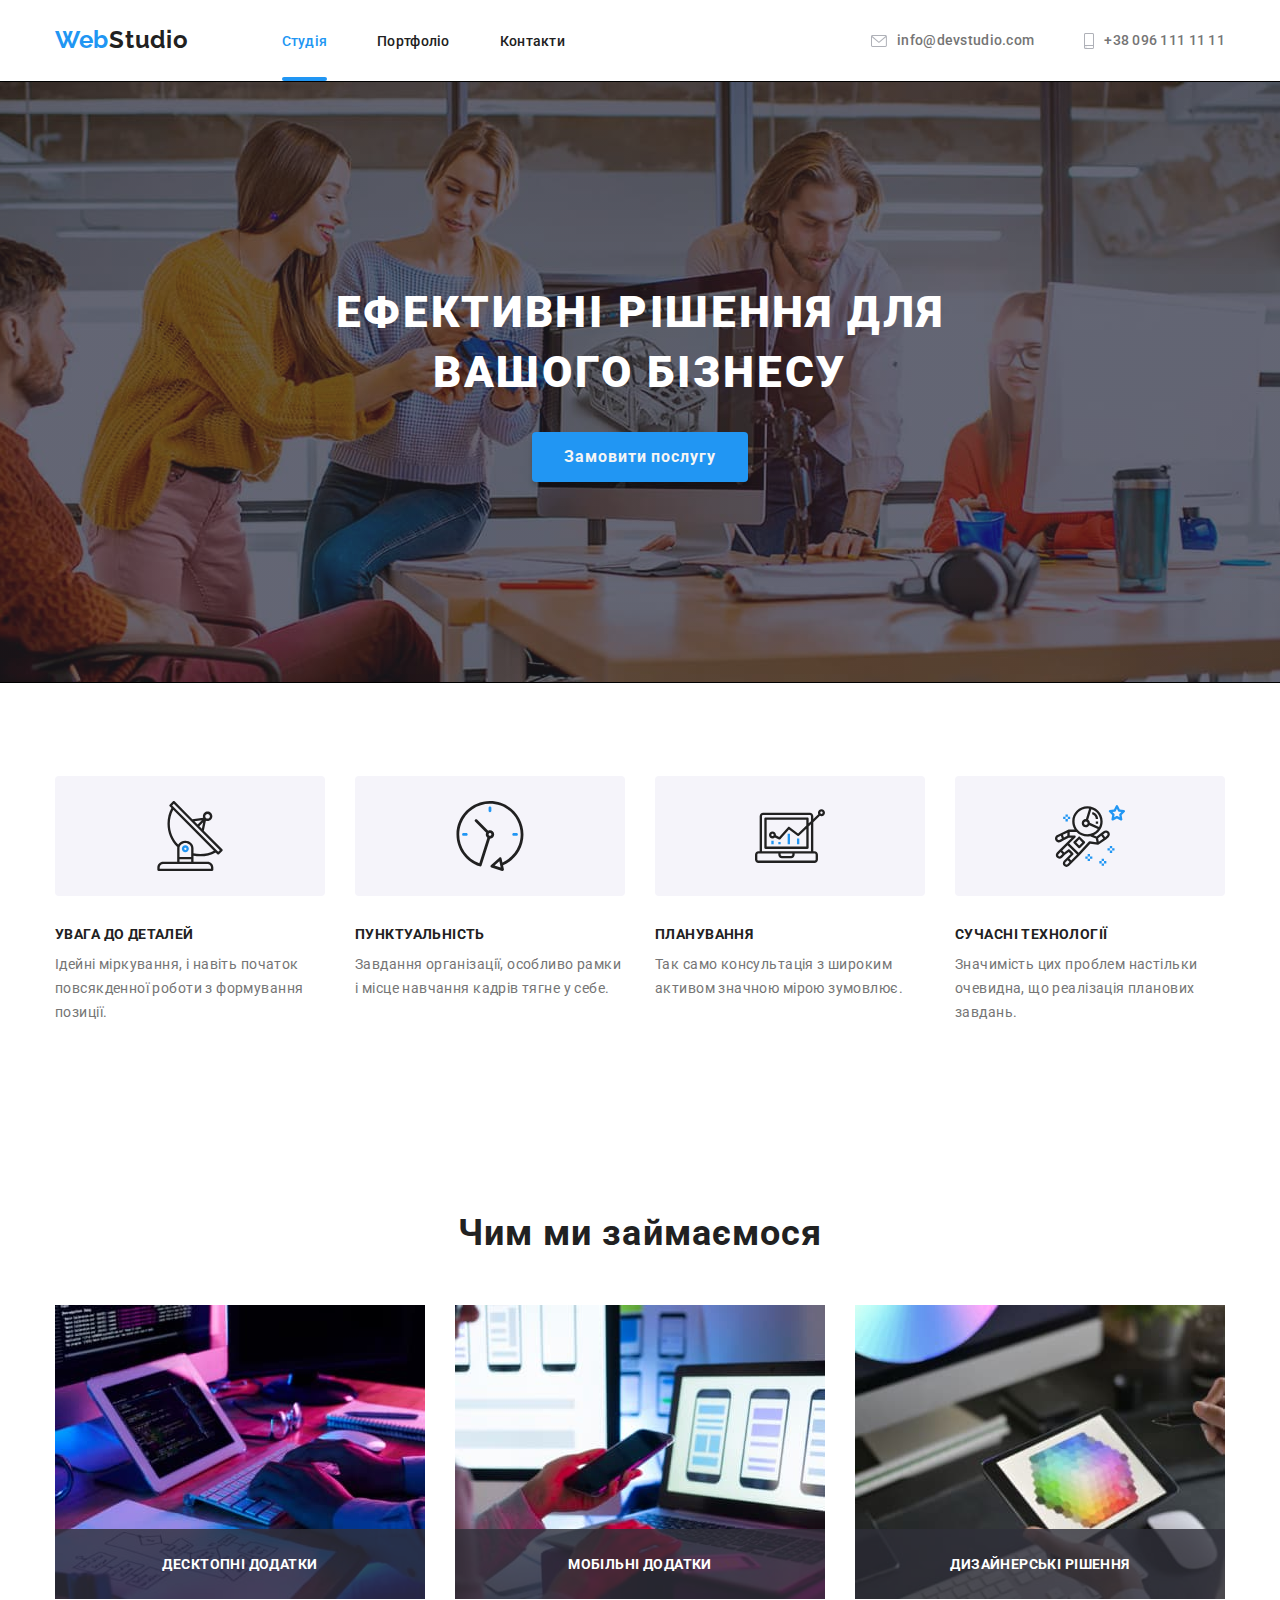
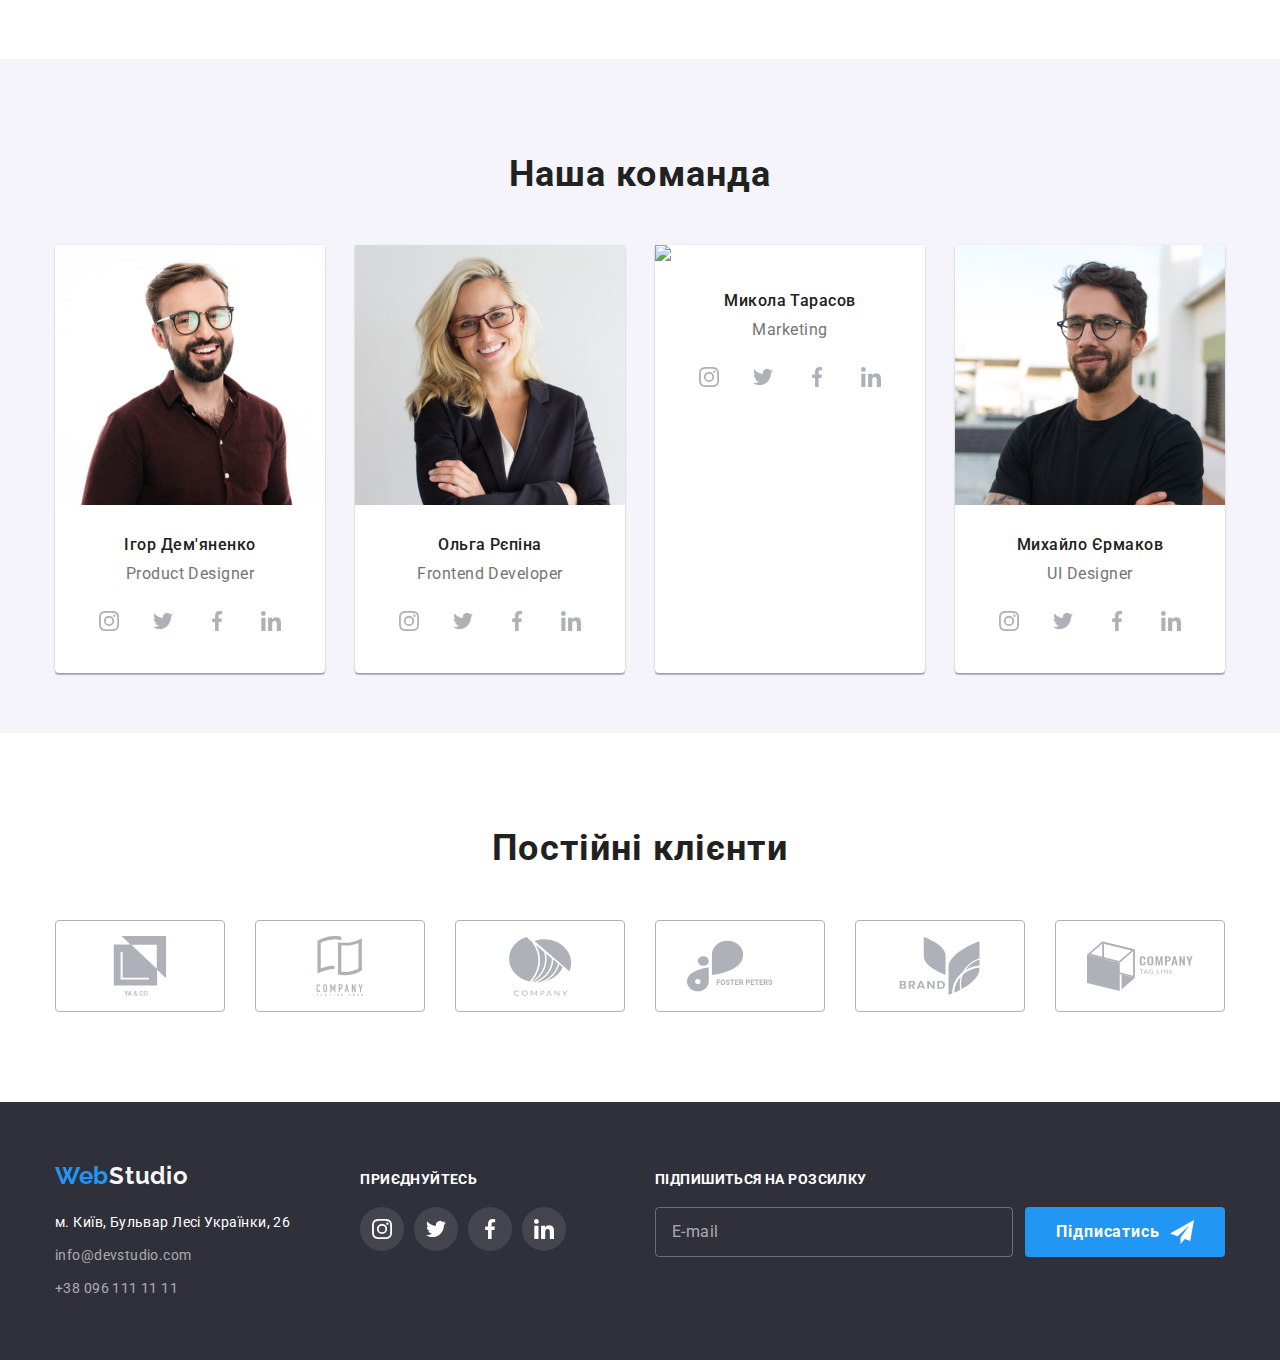
==== commit 09dbba9e: "13.12.22 dz8 var1" ====
--- a/index.html
+++ b/index.html
@@ -46,13 +46,8 @@
                         </svg>+38 096 111 11 11</a>
                 </li>
             </ul>
-            <ul class="social-links">
-                <li class="social-links__item"><a class="social-links__link" href="">Instagram</a></li>
-                <li class="social-links__item"><a class="social-links__link" href="">Twitter</a></li>
-                <li class="social-links__item"><a class="social-links__link" href="">Facebook</a></li>
-                <li class="social-links__item"><a class="social-links__link" href="">LinkedIn</a></li>
-            </ul>
-<button class="button button-icon menu-toggle js-open-menu">
+            
+<button class="menu-toggle js-open-menu" aria-expanded="false" aria-controls="mobile-menu">
     <svg class="head-nav__icon" width="40" height="40">
         <use href="./image/icons.svg#icon-menu"></use>
     </svg>
@@ -434,6 +429,8 @@
         </div>
         </form>
     </footer> 
+    <!--Модальне вікно  -->
+
     <div class="backdrop is-hidden" data-modal>
         <div class="modal">
             <button class="modal-icon" type="button" data-modal-close>
@@ -490,15 +487,52 @@
                 <button class="feedback" type="submit">Відправити</button>
             </form>
         </div>
+    </div>
         <!-- Header mobile window -->
-        <div class="container menu-container js-menu-container" id="mobile-menu">
-            <button class="button button-icon menu-toggle menu-container__menu-toggle js-close-menu">
-                <svg class="menu-container__icon" width="40" height="40">
-                    <use href="./images/icons.svg#icon-close-mb"></use>
+        <div class="menu-container js-menu-container" id="mobile-menu">
+            <button class="menu-toggle js-close-menu">
+                <svg class="head-nav__icon" width="40" height="40">
+                    <use href="./image/icons.svg#icon-close-mb"></use>
                 </svg>
             </button>
-                
-        </div>
+        
+            <ul class="mobile-menu">
+                <li class="mobile-menu-item">
+                    <a class="mobile-menu-link link current" href="">Студія</a>
+                </li>
+                <li class="mobile-menu-item">
+                    <a class="mobile-menu-link link" href="">Портфоліо</a>
+                </li>
+                <li class="mobile-menu-item">
+                    <a class="mobile-menu-link link" href="">Контакти</a>
+                </li>
+            </ul>
+            
+            <ul class="mobile-contacts list">
+                <li class="mobile-contacts-item">
+                    <a href="" class="mobile-contacts-tel link">+38 096 111 11 11</a>
+                </li>
+                <li class="mobile-contacts-item">
+                    <a href="" class="mobile-contacts-mail mail link">info@devstudio.com</a>
+                </li>
+            </ul>
+            
+            <ul class="mobile-socials list">
+                <li class="mobile-socials-item">
+                    <a href="" class="mobile-social-link link">Instagram</a>
+                </li>
+                <li class="mobile-socials-item">
+                    <a href="" class="mobile-social-link link">Twitter</a>
+                </li>
+                <li class="mobile-socials-item">
+                    <a href="" class="mobile-social-link link">Facebook</a>
+                </li>
+                <li class="mobile-socials-item">
+                    <a href="" class="mobile-social-link link">LinkedIn</a>
+                </li>
+            </ul>
+            </div>
+
     <script>
         (() => {
             document.querySelector('.js-speaker-form').addEventListener('submit', e => {
@@ -512,6 +546,9 @@
     </script>
 
     <script src="./js/modal.js"></script>
+    <script defer src="https://cdnjs.cloudflare.com/ajax/libs/body-scroll-lock/3.1.5/bodyScrollLock.min.js"
+        integrity="sha512-HowizSDbQl7UPEAsPnvJHlQsnBmU2YMrv7KkTBulTLEGz9chfBoWYyZJL+MUO6p/yBuuMO/8jI7O29YRZ2uBlA=="
+        crossorigin="anonymous"></script>
     <script src="./js/mobile-menu.js"></script>
 </body>
 
--- a/css/main.min.css
+++ b/css/main.min.css
@@ -1 +1 @@
-.visually-hidden{position:absolute;white-space:nowrap;width:1px;height:1px;overflow:hidden;border:0;padding:0;clip:rect(0 0 0 0);-webkit-clip-path:inset(50%);clip-path:inset(50%);margin:-1px}.page{color:#212121;font-family:Roboto,sans-serif}.link,.logo,.project-item{text-decoration:none}.list{padding:0;margin:0;list-style:none}.icon{fill:#afb1b8}h1,h2,h3,h4,h5,ul,p{padding:0;margin:0}img{display:block;width:100%;height:auto}.container{max-width:480px;margin:0 auto;padding-left:15px;padding-right:15px}@media screen and (min-width: 768px){.container{max-width:768px}}@media screen and (min-width: 1200px){.container{max-width:1200px}}.section{padding-top:94px;padding-bottom:94px}@media screen and (max-width: 1199px){.section{padding-top:30px;padding-bottom:30px}}@media screen and (min-width: 768px){.our-work,.our-team{display:-webkit-box;display:-ms-flexbox;display:flex}}.container{max-width:480px;margin:0 auto;padding-left:15px;padding-right:15px}@media screen and (min-width: 768px){.container{max-width:768px}}@media screen and (min-width: 1200px){.container{max-width:1200px}}.section{padding-bottom:60px}@media screen and (min-width: 1200px){.benefits{padding-bottom:94px}}.button{color:#212121;background-color:#fff;font-size:16px;font-family:inherit;cursor:pointer;text-decoration:none;text-align:center}.button.hero-button{padding:10px 32px;font-weight:700;line-height:1.875;-webkit-box-align:center;-ms-flex-align:center;align-items:center;letter-spacing:.06em;color:#f5f5f5;background-color:#2196f3;-webkit-box-shadow:0px 4px 4px rgba(0,0,0,.15);box-shadow:0px 4px 4px rgba(0,0,0,.15);border-radius:4px;border:none;-webkit-transition:background-color 250ms cubic-bezier(0.4, 0, 0.2, 1);transition:background-color 250ms cubic-bezier(0.4, 0, 0.2, 1)}.button.hero-button:focus,.button.hero-button:hover{background-color:#2196f3}.button.projects-button{padding:6px 22px;color:#212121;background-color:#f5f4fa;font-weight:500;line-height:1.625;letter-spacing:.03em;border-radius:4px;border:none;-webkit-transition:color 250ms cubic-bezier(0.4, 0, 0.2, 1),background-color 250ms cubic-bezier(0.4, 0, 0.2, 1),-webkit-filter 250ms cubic-bezier(0.4, 0, 0.2, 1);transition:color 250ms cubic-bezier(0.4, 0, 0.2, 1),background-color 250ms cubic-bezier(0.4, 0, 0.2, 1),-webkit-filter 250ms cubic-bezier(0.4, 0, 0.2, 1);transition:color 250ms cubic-bezier(0.4, 0, 0.2, 1),background-color 250ms cubic-bezier(0.4, 0, 0.2, 1),filter 250ms cubic-bezier(0.4, 0, 0.2, 1);transition:color 250ms cubic-bezier(0.4, 0, 0.2, 1),background-color 250ms cubic-bezier(0.4, 0, 0.2, 1),filter 250ms cubic-bezier(0.4, 0, 0.2, 1),-webkit-filter 250ms cubic-bezier(0.4, 0, 0.2, 1)}.button.projects-button:focus,.button.projects-button:hover{background-color:#2196f3;color:#f5f5f5;-webkit-filter:drop-shadow(0px 4px 4px rgba(0, 0, 0, 0.25));filter:drop-shadow(0px 4px 4px rgba(0, 0, 0, 0.25))}.feedback{padding:10px 52px;font-weight:700;line-height:1.875;letter-spacing:.06em;-webkit-box-align:center;-ms-flex-align:center;align-items:center;text-align:center;letter-spacing:.06em;margin:auto;color:#f5f5f5;background-color:#2196f3;-webkit-box-shadow:0px 4px 4px rgba(0,0,0,.15);box-shadow:0px 4px 4px rgba(0,0,0,.15);border-radius:4px;border:none;cursor:pointer}.feedback:focus,.feedback:hover{background-color:#2196f3}.button.subscribe-button{padding:10px 52px;font-weight:700;line-height:1.875;-webkit-box-align:center;-ms-flex-align:center;align-items:center;letter-spacing:.06em;align-items:center;text-align:center;letter-spacing:.06em;color:#f5f5f5;background-color:#2196f3;-webkit-box-shadow:0px 4px 4px rgba(0,0,0,.15);box-shadow:0px 4px 4px rgba(0,0,0,.15);border-radius:4px;border:none}.button.subscribe-button:focus,.button.subscribe-button:hover{background-color:#2196f3;color:#f5f5f5;-webkit-filter:drop-shadow(0px 4px 4px rgba(0, 0, 0, 0.25));filter:drop-shadow(0px 4px 4px rgba(0, 0, 0, 0.25))}.backdrop{position:fixed;left:0px;top:0px;min-width:100%;min-height:100%;z-index:20;background-color:rgba(0,0,0,.2);opacity:1;-webkit-transition:opacity 250ms cubic-bezier(0.4, 0, 0.2, 1);transition:opacity 250ms cubic-bezier(0.4, 0, 0.2, 1)}.backdrop.is-hidden{opacity:0;pointer-events:none}.backdrop .is-hidden .modal{-webkit-transform:translate(-50%, -50%) scale(1.1);transform:translate(-50%, -50%) scale(1.1)}.modal{position:absolute;top:50%;left:50%;-webkit-transform:translate(-50%, -50%);transform:translate(-50%, -50%);padding:40px;width:528px;-webkit-box-shadow:0px 1px 3px rgba(0,0,0,.12),0px 1px 1px rgba(0,0,0,.14),0px 2px 1px rgba(0,0,0,.2);box-shadow:0px 1px 3px rgba(0,0,0,.12),0px 1px 1px rgba(0,0,0,.14),0px 2px 1px rgba(0,0,0,.2);border-radius:4px;background-color:#fff;-webkit-transform:translate(-50%, -50%) scale(1);transform:translate(-50%, -50%) scale(1);-webkit-transition:-webkit-transform 250ms cubic-bezier(0.4, 0, 0.2, 1);transition:-webkit-transform 250ms cubic-bezier(0.4, 0, 0.2, 1);transition:transform 250ms cubic-bezier(0.4, 0, 0.2, 1);transition:transform 250ms cubic-bezier(0.4, 0, 0.2, 1), -webkit-transform 250ms cubic-bezier(0.4, 0, 0.2, 1)}@media screen and (max-width: 480px),(max-height: 609px){.modal{top:30px;-webkit-transform:translate(-50%) scale(100%);transform:translate(-50%) scale(100%)}}@media screen and (min-width: 480px){.modal{width:450px;min-height:0px}}@media screen and (min-width: 1200px){.modal{width:528px}}.modal-icon-close{fill:#000;-webkit-transition:fill 250ms cubic-bezier(0.4, 0, 0.2, 1);transition:fill 250ms cubic-bezier(0.4, 0, 0.2, 1)}.modal-icon{position:absolute;top:8px;right:8px;width:30px;height:30px;display:-webkit-box;display:-ms-flexbox;display:flex;-webkit-box-pack:center;-ms-flex-pack:center;justify-content:center;-webkit-box-align:center;-ms-flex-align:center;align-items:center;border:1px solid rgba(0,0,0,.1);border-radius:50%;background:rgba(0,0,0,0);cursor:pointer}.modal-icon:hover .modal-icon-close,.modal-icon:focus .modal-icon-close{fill:#2196f3;cursor:pointer}.title{font-weight:700;font-size:14px;line-height:1.1428571429;letter-spacing:.03em;text-transform:uppercase}.section-title{margin-top:0;margin-bottom:30px;font-weight:700;font-size:28px;line-height:1.1785714286;text-align:center;letter-spacing:.03em}.footer-title{margin-bottom:20px;font-weight:700;font-size:14px;line-height:1.1428571429;letter-spacing:.03em;text-transform:uppercase;color:#fff}@media screen and (max-width: 1199px){.footer-title{text-align:center}}@media screen and (min-width: 768px)and (max-width: 1199px){.footer-title{padding-top:60px}}.form{display:-webkit-box;display:-ms-flexbox;display:flex;-webkit-box-orient:vertical;-webkit-box-direction:normal;-ms-flex-direction:column;flex-direction:column;width:100%}.form__title{font-weight:700;font-size:20px;line-height:1.15;letter-spacing:.03em;color:#212121;-webkit-box-pack:center;-ms-flex-pack:center;justify-content:center;margin-bottom:12px}.icon-wrapper{margin-bottom:10px;position:relative;display:-webkit-box;display:-ms-flexbox;display:flex;-webkit-box-orient:vertical;-webkit-box-direction:normal;-ms-flex-direction:column;flex-direction:column}.form label{margin:0;padding:0;font-size:12px;line-height:1.1666666667;letter-spacing:.01em;text-align:left;color:#757575;margin-bottom:4px}.form input{border:1px solid rgba(33,33,33,.2);border-radius:4px;height:40px;color:#212121;outline:0;-webkit-transition:border-color 250ms cubic-bezier(0.4, 0, 0.2, 1);transition:border-color 250ms cubic-bezier(0.4, 0, 0.2, 1)}.form textarea{border:1px solid rgba(33,33,33,.2);border-radius:4px;width:100%;height:120px;resize:none;outline:0;padding:12px 16px;margin-bottom:20px;-webkit-transition:border-color 250ms cubic-bezier(0.4, 0, 0.2, 1);transition:border-color 250ms cubic-bezier(0.4, 0, 0.2, 1)}.icon-form{position:absolute;top:0;left:12px;-webkit-transform:translateY(50%);transform:translateY(50%);fill:#212121;-webkit-transition:fill 250ms cubic-bezier(0.4, 0, 0.2, 1);transition:fill 250ms cubic-bezier(0.4, 0, 0.2, 1)}.input-icon{padding-left:42px}.input-icon:hover,.input-icon:focus{border-color:#2196f3}.input-icon:hover+.icon-form,.input-icon:focus+.icon-form{fill:#2196f3}.comment:hover,.comment:focus{border-color:#2196f3}.form textarea:-moz-placeholder-shown{padding:12px 16px}.form textarea:-ms-input-placeholder{padding:12px 16px}.form textarea:placeholder-shown{padding:12px 16px}.form textarea::-webkit-input-placeholder{font-size:12px;line-height:1.16;letter-spacing:.01em;color:rgba(117,117,117,.5)}.form textarea::-moz-placeholder{font-size:12px;line-height:1.16;letter-spacing:.01em;color:rgba(117,117,117,.5)}.form textarea:-ms-input-placeholder{font-size:12px;line-height:1.16;letter-spacing:.01em;color:rgba(117,117,117,.5)}.form textarea::-ms-input-placeholder{font-size:12px;line-height:1.16;letter-spacing:.01em;color:rgba(117,117,117,.5)}.form textarea::placeholder{font-size:12px;line-height:1.16;letter-spacing:.01em;color:rgba(117,117,117,.5)}.form-field{margin-bottom:30px}.contract{position:relative;padding:0;display:-webkit-inline-box;display:-ms-inline-flexbox;display:inline-flex;-webkit-box-align:center;-ms-flex-align:center;align-items:center;-webkit-box-pack:center;-ms-flex-pack:center;justify-content:center;margin-bottom:30px}.contract span{margin:0;padding:0;font-size:14px;line-height:1.71;letter-spacing:.03em;color:#757575}.checkbox{display:block;margin:0;margin-right:7px;width:16px;height:15px}.contract-icon-mark{width:16px;height:15px;margin-right:7px;border:2px solid #212121;border-radius:2px;fill:rgba(0,0,0,0);-webkit-transition:fill 250ms cubic-bezier(0.4, 0, 0.2, 1),border 250ms cubic-bezier(0.4, 0, 0.2, 1);transition:fill 250ms cubic-bezier(0.4, 0, 0.2, 1),border 250ms cubic-bezier(0.4, 0, 0.2, 1)}.checkbox:checked+.contract-icon-mark{border:none;background-color:#2196f3;fill:#f5f5f5;-webkit-transition:background-color 250ms cubic-bezier(0.4, 0, 0.2, 1);transition:background-color 250ms cubic-bezier(0.4, 0, 0.2, 1)}.contract-file{color:#2196f3;text-decoration:underline}.header{background-color:#fff;border-bottom:1px solid #ececec}.main-header{display:-webkit-box;display:-ms-flexbox;display:flex}.nav-list{display:-webkit-box;display:-ms-flexbox;display:flex;-webkit-box-align:center;-ms-flex-align:center;align-items:center}.site-nav{display:none}.site-nav .site-nav__link{position:relative;padding-top:32px;padding-bottom:32px;display:block;color:#212121;font-weight:500;font-size:14px;line-height:1.1428571429;letter-spacing:.02em;-webkit-transition:color 250ms cubic-bezier(0.4, 0, 0.2, 1);transition:color 250ms cubic-bezier(0.4, 0, 0.2, 1);text-decoration:none}.site-nav .site-nav__link:hover,.site-nav .site-nav__link:focus{color:#2196f3}.site-nav .site-nav__link::after{position:absolute;left:0;bottom:0;content:"";display:block;width:100%;height:4px;background-color:#2196f3;border-radius:2px;opacity:0;-webkit-transition:opacity 250ms cubic-bezier(0.4, 0, 0.2, 1);transition:opacity 250ms cubic-bezier(0.4, 0, 0.2, 1)}.site-nav .current::after{opacity:1}.site-nav__link.current{color:#2196f3}.contacts{display:none}.contacts .contacts__item+.contacts__item{margin-left:50px}.contacts .contacts__link{display:block;padding-top:32px;padding-bottom:32px;color:#757575;font-weight:500;font-size:14px;line-height:1.1428571429;letter-spacing:.02em;-webkit-transition:color 250ms cubic-bezier(0.4, 0, 0.2, 1);transition:color 250ms cubic-bezier(0.4, 0, 0.2, 1)}.contacts .contacts__link:hover,.contacts .contacts__link:focus{color:#2196f3}.logo{display:block;margin-right:93px;color:#212121;font-family:Raleway;font-style:normal;font-weight:700;font-size:26px;line-height:31px;letter-spacing:.03em}.logo-color{color:#2196f3}.logo-color-name{color:#f5f5f5}.phone{margin-right:10px;vertical-align:middle}.contacts__link:hover .phone{fill:#2196f3}.benefits{padding-top:60px}@media screen and (min-width: 1200px){.benefits{padding-top:94px}}.benefits-list .title{margin-bottom:10px}@media screen and (max-width: 767px){.benefits-list .title{text-align:center}}@media screen and (min-width: 768px){.benefits-list{display:-webkit-box;display:-ms-flexbox;display:flex;-ms-flex-wrap:wrap;flex-wrap:wrap}}@media screen and (min-width: 768px)and (max-width: 1199px){.benefits-list{margin-top:-30px}}@media screen and (min-width: 1200px){.benefits-list{-ms-flex-wrap:nowrap;flex-wrap:nowrap}}@media screen and (max-width: 767px){.benefits-list__item:not(:first-child){margin-top:30px}}@media screen and (min-width: 768px)and (max-width: 1199px){.benefits-list__item{-ms-flex-preferred-size:calc((100% - 30px)/2);flex-basis:calc((100% - 30px)/2);margin-top:30px}.benefits-list__item:nth-child(even){margin-left:30px}}@media screen and (min-width: 1200px){.benefits-list__item{-ms-flex-preferred-size:calc((100% - 90px)/4);flex-basis:calc((100% - 90px)/4)}.benefits-list__item:not(:first-child){margin-left:30px}}.benefits-list.icon{display:block;margin-left:auto;margin-right:auto}.benefits-description{color:#757575;font-weight:400;font-size:14px;line-height:1.7142857143;letter-spacing:.03em}.benefits-list .icon{fill:#212121}.svg-icon{margin-bottom:30px;width:100%;height:120px;-webkit-box-pack:center;-ms-flex-pack:center;justify-content:center;display:-webkit-box;display:-ms-flexbox;display:flex;-webkit-box-align:center;-ms-flex-align:center;align-items:center;background:#f5f4fa;border-radius:4px}.our-clients{display:-webkit-box;display:-ms-flexbox;display:flex;-ms-flex-wrap:wrap;flex-wrap:wrap}@media screen and (min-width: 1200px){.section-title{font-size:36px;margin-bottom:50px}}@media screen and (min-width: 1200px){.our-clients{-ms-flex-wrap:nowrap;flex-wrap:nowrap}}.clients-list:hover .icon,.clients-list:focus .icon{fill:#2196f3}.clients-list{-ms-flex-preferred-size:calc((100% - 60px)/2);flex-basis:calc((100% - 60px)/2);margin-right:30px;margin-bottom:30px}@media screen and (max-width: 767px){.clients-list:nth-child(2n){margin-right:0px}}@media screen and (min-width: 768px)and (max-width: 1199px){.clients-list{-ms-flex-preferred-size:calc((100% - 90px)/3);flex-basis:calc((100% - 90px)/3)}.clients-list:nth-child(3n){margin-right:0px}}@media screen and (min-width: 1200px){.clients-list{-ms-flex-preferred-size:calc((100% - 150px)/6);flex-basis:calc((100% - 150px)/6);-webkit-transition:fill 250ms cubic-bezier(0.4, 0, 0.2, 1);transition:fill 250ms cubic-bezier(0.4, 0, 0.2, 1)}.clients-list .icon{-webkit-transition:fill 250ms cubic-bezier(0.4, 0, 0.2, 1);transition:fill 250ms cubic-bezier(0.4, 0, 0.2, 1)}}.clients-link{display:-webkit-box;display:-ms-flexbox;display:flex;-webkit-box-pack:center;-ms-flex-pack:center;justify-content:center;-webkit-box-align:center;-ms-flex-align:center;align-items:center;width:210px;height:92px;border:1px solid #afb1b8;border-radius:4px}@media screen and (min-width: 768px){.clients-link{width:226px}}@media screen and (min-width: 1200px){.clients-link{width:170px}}.clients-link{-webkit-transition:border 250ms cubic-bezier(0.4, 0, 0.2, 1);transition:border 250ms cubic-bezier(0.4, 0, 0.2, 1)}.clients-link:hover,.clients-link:focus{border:1px solid #2196f3}address{font-style:normal}.footer{padding-top:60px;padding-bottom:60px;background-color:#2f303a}.footer-main .logo{margin-bottom:20px}@media screen and (min-width: 1200px){.footer-general{display:-webkit-box;display:-ms-flexbox;display:flex;-webkit-box-align:baseline;-ms-flex-align:baseline;align-items:baseline}}@media screen and (max-width: 1199px){.logo-address{text-align:center}.logo-address .logo{margin-right:auto}}.social-footer{margin-left:auto;padding-top:60px;padding-bottom:60px}.social-footer .social-link{fill:#fff;background-color:rgba(255,255,255,.1)}.social-footer .social-link .icon{fill:#fff}.social-footer .social-icons{margin:0}@media screen and (min-width: 1200px){.social-footer{padding-top:0px;padding-bottom:0px;margin-left:70px}}.footer-contacts .link{color:rgba(255,255,255,.6);font-weight:400;font-size:14px;line-height:1.7142857143;letter-spacing:.03em;-webkit-transition:color 250ms cubic-bezier(0.4, 0, 0.2, 1);transition:color 250ms cubic-bezier(0.4, 0, 0.2, 1)}.footer-contacts .address{color:#fff}.footer-contacts .link:hover,.footer-contacts .link:focus{color:#2196f3}.footer-contacts .item:not(:last-child){margin-bottom:9px}.subscribe{margin-left:auto}@media screen and (min-width: 1200px){.form-field-footer{display:-webkit-box;display:-ms-flexbox;display:flex;-webkit-box-align:end;-ms-flex-align:end;align-items:flex-end}}.form-field-footer input{width:100%;height:50px;background-color:inherit;border:1px solid rgba(255,255,255,.3);border-radius:4px;padding-left:16px;outline:0;-webkit-transition:border-color 250ms cubic-bezier(0.4, 0, 0.2, 1);transition:border-color 250ms cubic-bezier(0.4, 0, 0.2, 1)}@media screen and (min-width: 1200px){.form-field-footer input{width:358px}}.form-field-footer input::-webkit-input-placeholder{font-size:16px;line-height:1.25;-webkit-box-align:center;align-items:center;letter-spacing:.03em;color:rgba(255,255,255,.6)}.form-field-footer input::-moz-placeholder{font-size:16px;line-height:1.25;align-items:center;letter-spacing:.03em;color:rgba(255,255,255,.6)}.form-field-footer input:-ms-input-placeholder{font-size:16px;line-height:1.25;-ms-flex-align:center;align-items:center;letter-spacing:.03em;color:rgba(255,255,255,.6)}.form-field-footer input::-ms-input-placeholder{font-size:16px;line-height:1.25;-ms-flex-align:center;align-items:center;letter-spacing:.03em;color:rgba(255,255,255,.6)}.form-field-footer input::placeholder{font-size:16px;line-height:1.25;-webkit-box-align:center;-ms-flex-align:center;align-items:center;letter-spacing:.03em;color:rgba(255,255,255,.6)}.mail-holder{color:#fff}.mail-holder:hover,.mail-holder:focus{border-color:#2196f3}.subscribe-button{background-color:#2196f3;font-weight:700;font-size:16px;line-height:1.875;display:-webkit-box;display:-ms-flexbox;display:flex;-webkit-box-pack:center;-ms-flex-pack:center;justify-content:center;-webkit-box-align:center;-ms-flex-align:center;align-items:center;text-align:center;letter-spacing:.06em;color:#fff;-webkit-box-shadow:0;box-shadow:0;border-radius:4px;width:200px;height:50px;margin-left:12px;border-color:rgba(0,0,0,0);-webkit-transition:background-color 250ms cubic-bezier(0.4, 0, 0.2, 1),-webkit-box-shadow 250ms cubic-bezier(0.4, 0, 0.2, 1);transition:background-color 250ms cubic-bezier(0.4, 0, 0.2, 1),-webkit-box-shadow 250ms cubic-bezier(0.4, 0, 0.2, 1);transition:box-shadow 250ms cubic-bezier(0.4, 0, 0.2, 1),background-color 250ms cubic-bezier(0.4, 0, 0.2, 1);transition:box-shadow 250ms cubic-bezier(0.4, 0, 0.2, 1),background-color 250ms cubic-bezier(0.4, 0, 0.2, 1),-webkit-box-shadow 250ms cubic-bezier(0.4, 0, 0.2, 1)}@media screen and (max-width: 1199px){.subscribe-button{margin-left:auto;margin-right:auto;margin-top:20px}}.subscribe-button:hover,.subscribe-button:focus{-webkit-box-shadow:0px 4px 4px rgba(0,0,0,.15);box-shadow:0px 4px 4px rgba(0,0,0,.15);background-color:#2196f3;cursor:pointer}.submit-icon{fill:#fff;margin-left:10px}@media screen and (min-width: 768px){.tablet-footer{display:-webkit-box;display:-ms-flexbox;display:flex;-webkit-box-align:baseline;-ms-flex-align:baseline;align-items:baseline}}@media screen and (min-width: 768px)and (max-width: 1199px){.tablet-footer{-webkit-box-pack:center;-ms-flex-pack:center;justify-content:center}}.hero{margin-right:auto;margin-left:auto;padding-top:118px;padding-bottom:118px;text-align:center;outline:1px solid #000;background-image:-webkit-gradient(linear, left top, right top, from(rgba(47, 48, 58, 0.4)), to(rgba(47, 48, 58, 0.4))),url("../image/hero@1x.jpg");background-image:linear-gradient(to right, rgba(47, 48, 58, 0.4), rgba(47, 48, 58, 0.4)),url("../image/hero@1x.jpg");background-repeat:no-repeat;background-position:center;background-size:cover}@media(min-device-pixel-ratio: 2),(-webkit-min-device-pixel-ratio: 2),(min-resolution: 192dpi),(min-resolution: 2dppx){.hero{background-image:-webkit-gradient(linear, left top, right top, from(rgba(47, 48, 58, 0.4)), to(rgba(47, 48, 58, 0.4))),url(../image/heromobile@2x.jpg);background-image:linear-gradient(to right, rgba(47, 48, 58, 0.4), rgba(47, 48, 58, 0.4)),url(../image/heromobile@2x.jpg)}}@media screen and (min-width: 768px){.hero{background-size:768px;background-image:-webkit-gradient(linear, left top, right top, from(rgba(47, 48, 58, 0.4)), to(rgba(47, 48, 58, 0.4))),url(../image/herotablet@1x.jpg);background-image:linear-gradient(to right, rgba(47, 48, 58, 0.4), rgba(47, 48, 58, 0.4)),url(../image/herotablet@1x.jpg)}}@media screen and (min-width: 768px)and (min-device-pixel-ratio: 2),screen and (min-width: 768px)and (-webkit-min-device-pixel-ratio: 2),screen and (min-width: 768px)and (min-resolution: 192dpi),screen and (min-width: 768px)and (min-resolution: 2dppx){.hero{background-image:-webkit-gradient(linear, left top, right top, from(rgba(47, 48, 58, 0.4)), to(rgba(47, 48, 58, 0.4))),url(../image/herotablet@2x.jpg);background-image:linear-gradient(to right, rgba(47, 48, 58, 0.4), rgba(47, 48, 58, 0.4)),url(../image/herotablet@2x.jpg)}}@media screen and (min-width: 1200px){.hero{min-height:600px;padding-top:200px;padding-bottom:200px;background-size:1600px;background-image:-webkit-gradient(linear, left top, right top, from(rgba(47, 48, 58, 0.4)), to(rgba(47, 48, 58, 0.4))),url(../image/hero@1x.jpg);background-image:linear-gradient(to right, rgba(47, 48, 58, 0.4), rgba(47, 48, 58, 0.4)),url(../image/hero@1x.jpg)}}@media screen and (min-width: 1200px)and (min-device-pixel-ratio: 2),screen and (min-width: 1200px)and (-webkit-min-device-pixel-ratio: 2),screen and (min-width: 1200px)and (min-resolution: 192dpi),screen and (min-width: 1200px)and (min-resolution: 2dppx){.hero{background-image:-webkit-gradient(linear, left top, right top, from(rgba(47, 48, 58, 0.4)), to(rgba(47, 48, 58, 0.4))),url(../image/hero@2x.jpg);background-image:linear-gradient(to right, rgba(47, 48, 58, 0.4), rgba(47, 48, 58, 0.4)),url(../image/hero@2x.jpg)}}.hero__title{margin-left:auto;margin-right:auto;margin-bottom:30px;color:#fff;font-weight:900;font-size:26px;line-height:1.3636363636;letter-spacing:.06em;text-transform:uppercase}@media screen and (max-width: 1199px){.hero__title{width:360px}}@media screen and (min-width: 1200px){.hero__title{font-size:44px;width:696px}}.team{padding-top:94px;background-color:#f5f4fa}.our-team{font-size:16px;line-height:1.1875;text-align:center;letter-spacing:.03em;margin-top:30px}@media screen and (min-width: 768px){.our-team{display:-webkit-box;display:-ms-flexbox;display:flex}}@media screen and (min-width: 768px)and (max-width: 1199px){.our-team{-ms-flex-wrap:wrap;flex-wrap:wrap;margin-top:0px}}@media screen and (min-width: 1200px){.our-team{margin-top:50px}}.our-team__item{background-color:#fff;-webkit-box-shadow:0px 1px 3px rgba(0,0,0,.12),0px 1px 1px rgba(0,0,0,.14),0px 2px 1px rgba(0,0,0,.2);box-shadow:0px 1px 3px rgba(0,0,0,.12),0px 1px 1px rgba(0,0,0,.14),0px 2px 1px rgba(0,0,0,.2);border-radius:0px 0px 4px 4px}@media screen and (max-width: 767px){.our-team__item:not(:first-child){margin-top:30px}.our-team__item>.img{margin-left:auto;margin-right:auto}}@media screen and (min-width: 768px)and (max-width: 1199px){.our-team__item{-ms-flex-preferred-size:calc((100% - 30px)/2);flex-basis:calc((100% - 30px)/2);margin-top:30px}.our-team__item:nth-child(even){margin-left:30px}}@media screen and (min-width: 1200px){.our-team__item{-ms-flex-preferred-size:calc((100% - 90px)/4);flex-basis:calc((100% - 90px)/4)}.our-team__item:not(:first-child){margin-left:30px}}.team-member{font-size:16px;font-weight:500;margin-bottom:10px}.profession{color:#757575;font-weight:400;font-size:16px}.team-description{padding-top:30px;padding-bottom:30px}.team-img{display:block}.social-icons{margin:16px 32px 0px 32px;gap:10px;display:-webkit-box;display:-ms-flexbox;display:flex}.social-icons .icon{fill:#afb1b8}@media screen and (max-width: 1199px){.social-icons{display:-webkit-box;display:-ms-flexbox;display:flex;-webkit-box-pack:center;-ms-flex-pack:center;justify-content:center;-webkit-box-align:center;-ms-flex-align:center;align-items:center;overflow:hidden}}.social-link{width:44px;height:44px;-webkit-box-pack:center;-ms-flex-pack:center;justify-content:center;display:-webkit-box;display:-ms-flexbox;display:flex;-webkit-box-align:center;-ms-flex-align:center;align-items:center;border-radius:50%;color:#afb1b8;-webkit-transition:background-color 250ms cubic-bezier(0.4, 0, 0.2, 1),fill 250ms cubic-bezier(0.4, 0, 0.2, 1);transition:background-color 250ms cubic-bezier(0.4, 0, 0.2, 1),fill 250ms cubic-bezier(0.4, 0, 0.2, 1)}.social-icons .social-link:hover{background-color:#2196f3}.social-icons .social-link:hover .icon{fill:#fff}@media screen and (max-width: 1199px){.our-work__section{display:none}}.our-work{position:relative}.our-work__item{position:relative;width:370px;margin-right:30px}.our-work__item:nth-child(3n){margin-right:0}.work{display:-webkit-box;display:-ms-flexbox;display:flex;-webkit-box-align:center;-ms-flex-align:center;align-items:center;-webkit-box-pack:center;-ms-flex-pack:center;justify-content:center;width:100%;height:70px;position:absolute;bottom:0px;font-weight:700;font-size:14px;line-height:1.1428571429;text-align:center;letter-spacing:.03em;text-transform:uppercase;color:#fff;background:rgba(47,48,58,.8)}.portfolio{padding-top:94px;padding-bottom:94px}.projects{display:-webkit-box;display:-ms-flexbox;display:flex;-webkit-box-pack:center;-ms-flex-pack:center;justify-content:center;margin-bottom:50px}.projects .item:not(:last-child){margin-right:8px}.title-project{color:#212121;font-weight:700;font-size:18px;line-height:2;letter-spacing:.06em}.type-project{color:#757575;font-weight:400;font-size:16px;line-height:1.875;letter-spacing:.03em}.project-list{display:-webkit-box;display:-ms-flexbox;display:flex;-ms-flex-wrap:wrap;flex-wrap:wrap}.project-list .item{margin-right:30px;margin-bottom:30px}.project-list .item:nth-child(3n){margin-right:0}.project-list .title-project{margin-bottom:4px}.name-project{padding:20px 24px;border-right:1px solid #eee;border-bottom:1px solid #eee;border-left:1px solid #eee}.project-item{position:relative;display:block;-webkit-transition:-webkit-box-shadow 250ms cubic-bezier(0.4, 0, 0.2, 1);transition:-webkit-box-shadow 250ms cubic-bezier(0.4, 0, 0.2, 1);transition:box-shadow 250ms cubic-bezier(0.4, 0, 0.2, 1);transition:box-shadow 250ms cubic-bezier(0.4, 0, 0.2, 1), -webkit-box-shadow 250ms cubic-bezier(0.4, 0, 0.2, 1)}.project-item:hover{-webkit-box-shadow:0px 1px 1px rgba(0,0,0,.12),0px 4px 4px rgba(0,0,0,.06),1px 4px 6px rgba(0,0,0,.16);box-shadow:0px 1px 1px rgba(0,0,0,.12),0px 4px 4px rgba(0,0,0,.06),1px 4px 6px rgba(0,0,0,.16)}.project-item:hover .overlay{-webkit-transform:translateY(0);transform:translateY(0);opacity:1}.project-box{position:relative;overflow:hidden}.overlay{position:absolute;top:0;left:0;width:100%;height:100%;background-color:rgba(33,150,243,.9);opacity:0;-webkit-transform:translateY(100%);transform:translateY(100%);-webkit-transition:opacity 250ms cubic-bezier(0.4, 0, 0.2, 1),-webkit-transform 250ms cubic-bezier(0.4, 0, 0.2, 1);transition:opacity 250ms cubic-bezier(0.4, 0, 0.2, 1),-webkit-transform 250ms cubic-bezier(0.4, 0, 0.2, 1);transition:transform 250ms cubic-bezier(0.4, 0, 0.2, 1),opacity 250ms cubic-bezier(0.4, 0, 0.2, 1);transition:transform 250ms cubic-bezier(0.4, 0, 0.2, 1),opacity 250ms cubic-bezier(0.4, 0, 0.2, 1),-webkit-transform 250ms cubic-bezier(0.4, 0, 0.2, 1)}.project-box:hover .overlay{-webkit-transform:translateY(0);transform:translateY(0);opacity:1}.overlay-text{position:absolute;bottom:0;top:0;left:0;right:0;display:-webkit-box;display:-ms-flexbox;display:flex;-webkit-box-align:center;-ms-flex-align:center;align-items:center;-webkit-box-pack:center;-ms-flex-pack:center;justify-content:center;width:314px;padding-left:32px;font-weight:400;font-size:18px;line-height:1.5555555556;letter-spacing:.03em;color:#fff}/*# sourceMappingURL=main.min.css.map */+.visually-hidden{position:absolute;white-space:nowrap;width:1px;height:1px;overflow:hidden;border:0;padding:0;clip:rect(0 0 0 0);-webkit-clip-path:inset(50%);clip-path:inset(50%);margin:-1px}.page{color:#212121;font-family:Roboto,sans-serif}.link,.logo,.project-item{text-decoration:none}.list{padding:0;margin:0;list-style:none}.icon{fill:#afb1b8}h1,h2,h3,h4,h5,ul,p{padding:0;margin:0}img{display:block;width:100%;height:auto}.container{max-width:480px;margin:0 auto;padding-left:15px;padding-right:15px}@media screen and (min-width: 768px){.container{max-width:768px}}@media screen and (min-width: 1200px){.container{max-width:1200px}}.section{padding-top:94px;padding-bottom:94px}@media screen and (max-width: 1199px){.section{padding-top:30px;padding-bottom:30px}}@media screen and (min-width: 768px){.our-work,.our-team{display:-webkit-box;display:-ms-flexbox;display:flex}}.container{max-width:480px;margin:0 auto;padding-left:15px;padding-right:15px}@media screen and (min-width: 768px){.container{max-width:768px}}@media screen and (min-width: 1200px){.container{max-width:1200px}}.section{padding-bottom:60px}@media screen and (min-width: 1200px){.benefits{padding-bottom:94px}}.button{color:#212121;background-color:#fff;font-size:16px;font-family:inherit;cursor:pointer;text-decoration:none;text-align:center}.button.hero-button{padding:10px 32px;font-weight:700;line-height:1.875;-webkit-box-align:center;-ms-flex-align:center;align-items:center;letter-spacing:.06em;color:#f5f5f5;background-color:#2196f3;-webkit-box-shadow:0px 4px 4px rgba(0,0,0,.15);box-shadow:0px 4px 4px rgba(0,0,0,.15);border-radius:4px;border:none;-webkit-transition:background-color 250ms cubic-bezier(0.4, 0, 0.2, 1);transition:background-color 250ms cubic-bezier(0.4, 0, 0.2, 1)}.button.hero-button:focus,.button.hero-button:hover{background-color:#2196f3}.button.projects-button{padding:6px 22px;color:#212121;background-color:#f5f4fa;font-weight:500;line-height:1.625;letter-spacing:.03em;border-radius:4px;border:none;-webkit-transition:color 250ms cubic-bezier(0.4, 0, 0.2, 1),background-color 250ms cubic-bezier(0.4, 0, 0.2, 1),-webkit-filter 250ms cubic-bezier(0.4, 0, 0.2, 1);transition:color 250ms cubic-bezier(0.4, 0, 0.2, 1),background-color 250ms cubic-bezier(0.4, 0, 0.2, 1),-webkit-filter 250ms cubic-bezier(0.4, 0, 0.2, 1);transition:color 250ms cubic-bezier(0.4, 0, 0.2, 1),background-color 250ms cubic-bezier(0.4, 0, 0.2, 1),filter 250ms cubic-bezier(0.4, 0, 0.2, 1);transition:color 250ms cubic-bezier(0.4, 0, 0.2, 1),background-color 250ms cubic-bezier(0.4, 0, 0.2, 1),filter 250ms cubic-bezier(0.4, 0, 0.2, 1),-webkit-filter 250ms cubic-bezier(0.4, 0, 0.2, 1)}.button.projects-button:focus,.button.projects-button:hover{background-color:#2196f3;color:#f5f5f5;-webkit-filter:drop-shadow(0px 4px 4px rgba(0, 0, 0, 0.25));filter:drop-shadow(0px 4px 4px rgba(0, 0, 0, 0.25))}.feedback{padding:10px 52px;font-weight:700;line-height:1.875;letter-spacing:.06em;-webkit-box-align:center;-ms-flex-align:center;align-items:center;text-align:center;letter-spacing:.06em;margin:auto;color:#f5f5f5;background-color:#2196f3;-webkit-box-shadow:0px 4px 4px rgba(0,0,0,.15);box-shadow:0px 4px 4px rgba(0,0,0,.15);border-radius:4px;border:none;cursor:pointer}.feedback:focus,.feedback:hover{background-color:#2196f3}.button.subscribe-button{padding:10px 52px;font-weight:700;line-height:1.875;-webkit-box-align:center;-ms-flex-align:center;align-items:center;letter-spacing:.06em;align-items:center;text-align:center;letter-spacing:.06em;color:#f5f5f5;background-color:#2196f3;-webkit-box-shadow:0px 4px 4px rgba(0,0,0,.15);box-shadow:0px 4px 4px rgba(0,0,0,.15);border-radius:4px;border:none}.button.subscribe-button:focus,.button.subscribe-button:hover{background-color:#2196f3;color:#f5f5f5;-webkit-filter:drop-shadow(0px 4px 4px rgba(0, 0, 0, 0.25));filter:drop-shadow(0px 4px 4px rgba(0, 0, 0, 0.25))}.backdrop{position:fixed;left:0px;top:0px;min-width:100%;min-height:100%;z-index:20;background-color:rgba(0,0,0,.2);opacity:1;-webkit-transition:opacity 250ms cubic-bezier(0.4, 0, 0.2, 1);transition:opacity 250ms cubic-bezier(0.4, 0, 0.2, 1)}.backdrop.is-hidden{opacity:0;pointer-events:none}.backdrop .is-hidden .modal{-webkit-transform:translate(-50%, -50%) scale(1.1);transform:translate(-50%, -50%) scale(1.1)}.modal{position:absolute;top:50%;left:50%;-webkit-transform:translate(-50%, -50%);transform:translate(-50%, -50%);padding:40px;width:528px;-webkit-box-shadow:0px 1px 3px rgba(0,0,0,.12),0px 1px 1px rgba(0,0,0,.14),0px 2px 1px rgba(0,0,0,.2);box-shadow:0px 1px 3px rgba(0,0,0,.12),0px 1px 1px rgba(0,0,0,.14),0px 2px 1px rgba(0,0,0,.2);border-radius:4px;background-color:#fff;-webkit-transform:translate(-50%, -50%) scale(1);transform:translate(-50%, -50%) scale(1);-webkit-transition:-webkit-transform 250ms cubic-bezier(0.4, 0, 0.2, 1);transition:-webkit-transform 250ms cubic-bezier(0.4, 0, 0.2, 1);transition:transform 250ms cubic-bezier(0.4, 0, 0.2, 1);transition:transform 250ms cubic-bezier(0.4, 0, 0.2, 1), -webkit-transform 250ms cubic-bezier(0.4, 0, 0.2, 1)}@media screen and (max-width: 480px),(max-height: 609px){.modal{top:30px;-webkit-transform:translate(-50%) scale(100%);transform:translate(-50%) scale(100%)}}@media screen and (min-width: 480px){.modal{width:450px;min-height:0px}}@media screen and (min-width: 1200px){.modal{width:528px}}.modal-icon-close{fill:#000;-webkit-transition:fill 250ms cubic-bezier(0.4, 0, 0.2, 1);transition:fill 250ms cubic-bezier(0.4, 0, 0.2, 1)}.modal-icon{position:absolute;top:8px;right:8px;width:30px;height:30px;display:-webkit-box;display:-ms-flexbox;display:flex;-webkit-box-pack:center;-ms-flex-pack:center;justify-content:center;-webkit-box-align:center;-ms-flex-align:center;align-items:center;border:1px solid rgba(0,0,0,.1);border-radius:50%;background:rgba(0,0,0,0);cursor:pointer}.modal-icon:hover .modal-icon-close,.modal-icon:focus .modal-icon-close{fill:#2196f3;cursor:pointer}.title{font-weight:700;font-size:14px;line-height:1.1428571429;letter-spacing:.03em;text-transform:uppercase}.section-title{margin-top:0;margin-bottom:30px;font-weight:700;font-size:28px;line-height:1.1785714286;text-align:center;letter-spacing:.03em}.footer-title{margin-bottom:20px;font-weight:700;font-size:14px;line-height:1.1428571429;letter-spacing:.03em;text-transform:uppercase;color:#fff}@media screen and (max-width: 1199px){.footer-title{text-align:center}}@media screen and (min-width: 768px)and (max-width: 1199px){.footer-title{padding-top:60px}}.form{display:-webkit-box;display:-ms-flexbox;display:flex;-webkit-box-orient:vertical;-webkit-box-direction:normal;-ms-flex-direction:column;flex-direction:column;width:100%}.form__title{font-weight:700;font-size:20px;line-height:1.15;letter-spacing:.03em;color:#212121;-webkit-box-pack:center;-ms-flex-pack:center;justify-content:center;margin-bottom:12px}.icon-wrapper{margin-bottom:10px;position:relative;display:-webkit-box;display:-ms-flexbox;display:flex;-webkit-box-orient:vertical;-webkit-box-direction:normal;-ms-flex-direction:column;flex-direction:column}.form label{margin:0;padding:0;font-size:12px;line-height:1.1666666667;letter-spacing:.01em;text-align:left;color:#757575;margin-bottom:4px}.form input{border:1px solid rgba(33,33,33,.2);border-radius:4px;height:40px;color:#212121;outline:0;-webkit-transition:border-color 250ms cubic-bezier(0.4, 0, 0.2, 1);transition:border-color 250ms cubic-bezier(0.4, 0, 0.2, 1)}.form textarea{border:1px solid rgba(33,33,33,.2);border-radius:4px;width:100%;height:120px;resize:none;outline:0;padding:12px 16px;margin-bottom:20px;-webkit-transition:border-color 250ms cubic-bezier(0.4, 0, 0.2, 1);transition:border-color 250ms cubic-bezier(0.4, 0, 0.2, 1)}.icon-form{position:absolute;top:0;left:12px;-webkit-transform:translateY(50%);transform:translateY(50%);fill:#212121;-webkit-transition:fill 250ms cubic-bezier(0.4, 0, 0.2, 1);transition:fill 250ms cubic-bezier(0.4, 0, 0.2, 1)}.input-icon{padding-left:42px}.input-icon:hover,.input-icon:focus{border-color:#2196f3}.input-icon:hover+.icon-form,.input-icon:focus+.icon-form{fill:#2196f3}.comment:hover,.comment:focus{border-color:#2196f3}.form textarea:-moz-placeholder-shown{padding:12px 16px}.form textarea:-ms-input-placeholder{padding:12px 16px}.form textarea:placeholder-shown{padding:12px 16px}.form textarea::-webkit-input-placeholder{font-size:12px;line-height:1.16;letter-spacing:.01em;color:rgba(117,117,117,.5)}.form textarea::-moz-placeholder{font-size:12px;line-height:1.16;letter-spacing:.01em;color:rgba(117,117,117,.5)}.form textarea:-ms-input-placeholder{font-size:12px;line-height:1.16;letter-spacing:.01em;color:rgba(117,117,117,.5)}.form textarea::-ms-input-placeholder{font-size:12px;line-height:1.16;letter-spacing:.01em;color:rgba(117,117,117,.5)}.form textarea::placeholder{font-size:12px;line-height:1.16;letter-spacing:.01em;color:rgba(117,117,117,.5)}.form-field{margin-bottom:30px}.contract{position:relative;padding:0;display:-webkit-inline-box;display:-ms-inline-flexbox;display:inline-flex;-webkit-box-align:center;-ms-flex-align:center;align-items:center;-webkit-box-pack:center;-ms-flex-pack:center;justify-content:center;margin-bottom:30px}.contract span{margin:0;padding:0;font-size:14px;line-height:1.71;letter-spacing:.03em;color:#757575}.checkbox{display:block;margin:0;margin-right:7px;width:16px;height:15px}.contract-icon-mark{width:16px;height:15px;margin-right:7px;border:2px solid #212121;border-radius:2px;fill:rgba(0,0,0,0);-webkit-transition:fill 250ms cubic-bezier(0.4, 0, 0.2, 1),border 250ms cubic-bezier(0.4, 0, 0.2, 1);transition:fill 250ms cubic-bezier(0.4, 0, 0.2, 1),border 250ms cubic-bezier(0.4, 0, 0.2, 1)}.checkbox:checked+.contract-icon-mark{border:none;background-color:#2196f3;fill:#f5f5f5;-webkit-transition:background-color 250ms cubic-bezier(0.4, 0, 0.2, 1);transition:background-color 250ms cubic-bezier(0.4, 0, 0.2, 1)}.contract-file{color:#2196f3;text-decoration:underline}.menu{display:-webkit-box;display:-ms-flexbox;display:flex;padding:0;margin:0;list-style:none}@media(max-width: 767px){.menu{display:none}}.menu .link{padding:10px;color:inherit;text-decoration:none}.menu .link:hover,.menu .link:focus{text-decoration:underline}.menu-toggle{min-height:40px;min-width:40px;display:-webkit-box;display:-ms-flexbox;display:flex;-webkit-box-align:center;-ms-flex-align:center;align-items:center;-webkit-box-pack:center;-ms-flex-pack:center;justify-content:center;margin-left:auto;padding:0;background-color:rgba(0,0,0,0);color:#fff;cursor:pointer;border:none;border-radius:50%;outline:none}@media(min-width: 768px){.menu-toggle{display:none}}.menu-toggle:hover,.menu-toggle:focus{background-color:#2196f3}.menu-container{position:fixed;top:0;left:0;display:-webkit-box;display:-ms-flexbox;display:flex;-webkit-box-orient:vertical;-webkit-box-direction:normal;-ms-flex-direction:column;flex-direction:column;width:100vw;height:100vh;padding:48px 40px;overflow:scroll;background-color:#fff;z-index:999;-webkit-transform:translateX(100%);transform:translateX(100%);-webkit-transition:-webkit-transform 250ms ease-in-out;transition:-webkit-transform 250ms ease-in-out;transition:transform 250ms ease-in-out;transition:transform 250ms ease-in-out, -webkit-transform 250ms ease-in-out}.menu-container.is-open{-webkit-transform:translateX(0);transform:translateX(0)}.menu-container .menu-toggle{position:absolute;top:16px;right:16px;color:#fff}.mobile-menu{padding:0;margin:0;list-style:none;margin-bottom:auto}.mobile-menu .link{display:block;padding:10px;color:#212121;text-decoration:none;font-weight:500;font-size:40px;line-height:1.175;letter-spacing:.02em}.mobile-menu-link.current{color:#2196f3}.mobile-socials{display:-webkit-box;display:-ms-flexbox;display:flex;gap:20px;-webkit-box-pack:justify;-ms-flex-pack:justify;justify-content:space-between;font-weight:500;font-size:18px;line-height:1.2222222222;letter-spacing:.02em;color:#2196f3}.mobile-socials-link{font-weight:500;font-size:18px;line-height:1.2222222222;letter-spacing:.02em;color:#2196f3}.mobile-contacts-tel{display:block;font-weight:500;font-size:34px;line-height:1.18;letter-spacing:.02em;color:#2196f3;margin-bottom:32px}.mobile-contacts-mail{display:block;font-weight:500;font-size:24px;line-height:1.17;letter-spacing:.02em;color:#757575;margin-bottom:64px}.header{background-color:#fff;border-bottom:1px solid #ececec}.main-header{display:-webkit-box;display:-ms-flexbox;display:flex}.nav-list{display:-webkit-box;display:-ms-flexbox;display:flex;-webkit-box-align:center;-ms-flex-align:center;align-items:center}.site-nav{display:none}@media screen and (min-width: 768px){.site-nav{display:-webkit-box;display:-ms-flexbox;display:flex}.site-nav .site-nav__item:not(:last-child){margin-right:50px}}.site-nav .site-nav__link{position:relative;padding-top:32px;padding-bottom:32px;display:block;color:#212121;font-weight:500;font-size:14px;line-height:1.1428571429;letter-spacing:.02em;-webkit-transition:color 250ms cubic-bezier(0.4, 0, 0.2, 1);transition:color 250ms cubic-bezier(0.4, 0, 0.2, 1);text-decoration:none}.site-nav .site-nav__link:hover,.site-nav .site-nav__link:focus{color:#2196f3}.site-nav .site-nav__link::after{position:absolute;left:0;bottom:0;content:"";display:block;width:100%;height:4px;background-color:#2196f3;border-radius:2px;opacity:0;-webkit-transition:opacity 250ms cubic-bezier(0.4, 0, 0.2, 1);transition:opacity 250ms cubic-bezier(0.4, 0, 0.2, 1)}.site-nav .current::after{opacity:1}.site-nav__link.current{color:#2196f3}.contacts{display:none}@media screen and (min-width: 1200px){.contacts{display:-webkit-box;display:-ms-flexbox;display:flex;margin-left:auto}.contacts .contacts__item+.contacts__item{margin-left:50px}}@media screen and (min-width: 768px)and (max-width: 1199px){.contacts{display:block;margin-left:auto}}@media screen and (min-width: 768px)and (max-width: 1199px){.contacts__item:not(:last-child){padding-bottom:10px}.contacts__item:first-child{padding-top:21px}}.contacts__link{display:block;color:#757575;font-weight:500;font-size:14px;line-height:1.1428571429;letter-spacing:.02em;-webkit-transition:color 250ms cubic-bezier(0.4, 0, 0.2, 1);transition:color 250ms cubic-bezier(0.4, 0, 0.2, 1)}@media screen and (min-width: 1200px){.contacts__link{padding-top:32px;padding-bottom:32px}}.contacts__link:hover,.contacts__link:focus{color:#2196f3}.logo{display:block;margin-right:93px;color:#212121;font-family:Raleway;font-style:normal;font-weight:700;font-size:24px;line-height:1.1923076923;letter-spacing:.03em}@media screen and (max-width: 1200px){.logo{font-size:26px}}.logo-color{color:#2196f3}.logo-color-name{color:#f5f5f5}.phone{margin-right:10px;vertical-align:middle}.contacts__link:hover .phone{fill:#2196f3}.benefits{padding-top:60px}@media screen and (min-width: 1200px){.benefits{padding-top:94px}}.benefits-list .title{margin-bottom:10px}@media screen and (max-width: 767px){.benefits-list .title{text-align:center}}@media screen and (min-width: 768px){.benefits-list{display:-webkit-box;display:-ms-flexbox;display:flex;-ms-flex-wrap:wrap;flex-wrap:wrap}}@media screen and (min-width: 768px)and (max-width: 1199px){.benefits-list{margin-top:-30px}}@media screen and (min-width: 1200px){.benefits-list{-ms-flex-wrap:nowrap;flex-wrap:nowrap}}@media screen and (max-width: 767px){.benefits-list__item:not(:first-child){margin-top:30px}}@media screen and (min-width: 768px)and (max-width: 1199px){.benefits-list__item{-ms-flex-preferred-size:calc((100% - 30px)/2);flex-basis:calc((100% - 30px)/2);margin-top:30px}.benefits-list__item:nth-child(even){margin-left:30px}}@media screen and (min-width: 1200px){.benefits-list__item{-ms-flex-preferred-size:calc((100% - 90px)/4);flex-basis:calc((100% - 90px)/4)}.benefits-list__item:not(:first-child){margin-left:30px}}.benefits-list.icon{display:block;margin-left:auto;margin-right:auto}.benefits-description{color:#757575;font-weight:400;font-size:14px;line-height:1.7142857143;letter-spacing:.03em}.benefits-list .icon{fill:#212121}.svg-icon{margin-bottom:30px;width:100%;height:120px;-webkit-box-pack:center;-ms-flex-pack:center;justify-content:center;display:-webkit-box;display:-ms-flexbox;display:flex;-webkit-box-align:center;-ms-flex-align:center;align-items:center;background:#f5f4fa;border-radius:4px}.our-clients{display:-webkit-box;display:-ms-flexbox;display:flex;-ms-flex-wrap:wrap;flex-wrap:wrap}@media screen and (min-width: 1200px){.section-title{font-size:36px;margin-bottom:50px}}@media screen and (min-width: 1200px){.our-clients{-ms-flex-wrap:nowrap;flex-wrap:nowrap}}.clients-list:hover .icon,.clients-list:focus .icon{fill:#2196f3}.clients-list{-ms-flex-preferred-size:calc((100% - 60px)/2);flex-basis:calc((100% - 60px)/2);margin-right:30px;margin-bottom:30px}@media screen and (max-width: 767px){.clients-list:nth-child(2n){margin-right:0px}}@media screen and (min-width: 768px)and (max-width: 1199px){.clients-list{-ms-flex-preferred-size:calc((100% - 90px)/3);flex-basis:calc((100% - 90px)/3)}.clients-list:nth-child(3n){margin-right:0px}}@media screen and (min-width: 1200px){.clients-list{-ms-flex-preferred-size:calc((100% - 150px)/6);flex-basis:calc((100% - 150px)/6);-webkit-transition:fill 250ms cubic-bezier(0.4, 0, 0.2, 1);transition:fill 250ms cubic-bezier(0.4, 0, 0.2, 1)}.clients-list .icon{-webkit-transition:fill 250ms cubic-bezier(0.4, 0, 0.2, 1);transition:fill 250ms cubic-bezier(0.4, 0, 0.2, 1)}}.clients-link{display:-webkit-box;display:-ms-flexbox;display:flex;-webkit-box-pack:center;-ms-flex-pack:center;justify-content:center;-webkit-box-align:center;-ms-flex-align:center;align-items:center;width:210px;height:92px;border:1px solid #afb1b8;border-radius:4px}@media screen and (min-width: 768px){.clients-link{width:226px}}@media screen and (min-width: 1200px){.clients-link{width:170px}}.clients-link{-webkit-transition:border 250ms cubic-bezier(0.4, 0, 0.2, 1);transition:border 250ms cubic-bezier(0.4, 0, 0.2, 1)}.clients-link:hover,.clients-link:focus{border:1px solid #2196f3}address{font-style:normal}.footer{padding-top:60px;padding-bottom:60px;background-color:#2f303a}.footer-main .logo{margin-bottom:20px}@media screen and (min-width: 1200px){.footer-general{display:-webkit-box;display:-ms-flexbox;display:flex;-webkit-box-align:baseline;-ms-flex-align:baseline;align-items:baseline}}@media screen and (max-width: 1199px){.logo-address{text-align:center}.logo-address .logo{margin-right:auto}}.social-footer{margin-left:auto;padding-top:60px;padding-bottom:60px}.social-footer .social-link{fill:#fff;background-color:rgba(255,255,255,.1)}.social-footer .social-link .icon{fill:#fff}.social-footer .social-icons{margin:0}@media screen and (min-width: 1200px){.social-footer{padding-top:0px;padding-bottom:0px;margin-left:70px}}.footer-contacts .link{color:rgba(255,255,255,.6);font-weight:400;font-size:14px;line-height:1.7142857143;letter-spacing:.03em;-webkit-transition:color 250ms cubic-bezier(0.4, 0, 0.2, 1);transition:color 250ms cubic-bezier(0.4, 0, 0.2, 1)}.footer-contacts .address{color:#fff}.footer-contacts .link:hover,.footer-contacts .link:focus{color:#2196f3}.footer-contacts .item:not(:last-child){margin-bottom:9px}.subscribe{margin-left:auto}@media screen and (min-width: 1200px){.form-field-footer{display:-webkit-box;display:-ms-flexbox;display:flex;-webkit-box-align:end;-ms-flex-align:end;align-items:flex-end}}.form-field-footer input{width:100%;height:50px;background-color:inherit;border:1px solid rgba(255,255,255,.3);border-radius:4px;padding-left:16px;outline:0;-webkit-transition:border-color 250ms cubic-bezier(0.4, 0, 0.2, 1);transition:border-color 250ms cubic-bezier(0.4, 0, 0.2, 1)}@media screen and (min-width: 1200px){.form-field-footer input{width:358px}}.form-field-footer input::-webkit-input-placeholder{font-size:16px;line-height:1.25;-webkit-box-align:center;align-items:center;letter-spacing:.03em;color:rgba(255,255,255,.6)}.form-field-footer input::-moz-placeholder{font-size:16px;line-height:1.25;align-items:center;letter-spacing:.03em;color:rgba(255,255,255,.6)}.form-field-footer input:-ms-input-placeholder{font-size:16px;line-height:1.25;-ms-flex-align:center;align-items:center;letter-spacing:.03em;color:rgba(255,255,255,.6)}.form-field-footer input::-ms-input-placeholder{font-size:16px;line-height:1.25;-ms-flex-align:center;align-items:center;letter-spacing:.03em;color:rgba(255,255,255,.6)}.form-field-footer input::placeholder{font-size:16px;line-height:1.25;-webkit-box-align:center;-ms-flex-align:center;align-items:center;letter-spacing:.03em;color:rgba(255,255,255,.6)}.mail-holder{color:#fff}.mail-holder:hover,.mail-holder:focus{border-color:#2196f3}.subscribe-button{background-color:#2196f3;font-weight:700;font-size:16px;line-height:1.875;display:-webkit-box;display:-ms-flexbox;display:flex;-webkit-box-pack:center;-ms-flex-pack:center;justify-content:center;-webkit-box-align:center;-ms-flex-align:center;align-items:center;text-align:center;letter-spacing:.06em;color:#fff;-webkit-box-shadow:0;box-shadow:0;border-radius:4px;width:200px;height:50px;margin-left:12px;border-color:rgba(0,0,0,0);-webkit-transition:background-color 250ms cubic-bezier(0.4, 0, 0.2, 1),-webkit-box-shadow 250ms cubic-bezier(0.4, 0, 0.2, 1);transition:background-color 250ms cubic-bezier(0.4, 0, 0.2, 1),-webkit-box-shadow 250ms cubic-bezier(0.4, 0, 0.2, 1);transition:box-shadow 250ms cubic-bezier(0.4, 0, 0.2, 1),background-color 250ms cubic-bezier(0.4, 0, 0.2, 1);transition:box-shadow 250ms cubic-bezier(0.4, 0, 0.2, 1),background-color 250ms cubic-bezier(0.4, 0, 0.2, 1),-webkit-box-shadow 250ms cubic-bezier(0.4, 0, 0.2, 1)}@media screen and (max-width: 1199px){.subscribe-button{margin-left:auto;margin-right:auto;margin-top:20px}}.subscribe-button:hover,.subscribe-button:focus{-webkit-box-shadow:0px 4px 4px rgba(0,0,0,.15);box-shadow:0px 4px 4px rgba(0,0,0,.15);background-color:#2196f3;cursor:pointer}.submit-icon{fill:#fff;margin-left:10px}@media screen and (min-width: 768px){.tablet-footer{display:-webkit-box;display:-ms-flexbox;display:flex;-webkit-box-align:baseline;-ms-flex-align:baseline;align-items:baseline}}@media screen and (min-width: 768px)and (max-width: 1199px){.tablet-footer{-webkit-box-pack:center;-ms-flex-pack:center;justify-content:center}}.hero{margin-right:auto;margin-left:auto;padding-top:118px;padding-bottom:118px;text-align:center;outline:1px solid #000;background-image:-webkit-gradient(linear, left top, right top, from(rgba(47, 48, 58, 0.4)), to(rgba(47, 48, 58, 0.4))),url("../image/hero@1x.jpg");background-image:linear-gradient(to right, rgba(47, 48, 58, 0.4), rgba(47, 48, 58, 0.4)),url("../image/hero@1x.jpg");background-repeat:no-repeat;background-position:center;background-size:cover}@media(min-device-pixel-ratio: 2),(-webkit-min-device-pixel-ratio: 2),(min-resolution: 192dpi),(min-resolution: 2dppx){.hero{background-image:-webkit-gradient(linear, left top, right top, from(rgba(47, 48, 58, 0.4)), to(rgba(47, 48, 58, 0.4))),url(../image/heromobile@2x.jpg);background-image:linear-gradient(to right, rgba(47, 48, 58, 0.4), rgba(47, 48, 58, 0.4)),url(../image/heromobile@2x.jpg)}}@media screen and (min-width: 768px){.hero{background-size:768px;background-image:-webkit-gradient(linear, left top, right top, from(rgba(47, 48, 58, 0.4)), to(rgba(47, 48, 58, 0.4))),url(../image/herotablet@1x.jpg);background-image:linear-gradient(to right, rgba(47, 48, 58, 0.4), rgba(47, 48, 58, 0.4)),url(../image/herotablet@1x.jpg)}}@media screen and (min-width: 768px)and (min-device-pixel-ratio: 2),screen and (min-width: 768px)and (-webkit-min-device-pixel-ratio: 2),screen and (min-width: 768px)and (min-resolution: 192dpi),screen and (min-width: 768px)and (min-resolution: 2dppx){.hero{background-image:-webkit-gradient(linear, left top, right top, from(rgba(47, 48, 58, 0.4)), to(rgba(47, 48, 58, 0.4))),url(../image/herotablet@2x.jpg);background-image:linear-gradient(to right, rgba(47, 48, 58, 0.4), rgba(47, 48, 58, 0.4)),url(../image/herotablet@2x.jpg)}}@media screen and (min-width: 1200px){.hero{min-height:600px;padding-top:200px;padding-bottom:200px;background-size:1600px;background-image:-webkit-gradient(linear, left top, right top, from(rgba(47, 48, 58, 0.4)), to(rgba(47, 48, 58, 0.4))),url(../image/hero@1x.jpg);background-image:linear-gradient(to right, rgba(47, 48, 58, 0.4), rgba(47, 48, 58, 0.4)),url(../image/hero@1x.jpg)}}@media screen and (min-width: 1200px)and (min-device-pixel-ratio: 2),screen and (min-width: 1200px)and (-webkit-min-device-pixel-ratio: 2),screen and (min-width: 1200px)and (min-resolution: 192dpi),screen and (min-width: 1200px)and (min-resolution: 2dppx){.hero{background-image:-webkit-gradient(linear, left top, right top, from(rgba(47, 48, 58, 0.4)), to(rgba(47, 48, 58, 0.4))),url(../image/hero@2x.jpg);background-image:linear-gradient(to right, rgba(47, 48, 58, 0.4), rgba(47, 48, 58, 0.4)),url(../image/hero@2x.jpg)}}.hero__title{margin-left:auto;margin-right:auto;margin-bottom:30px;color:#fff;font-weight:900;font-size:26px;line-height:1.3636363636;letter-spacing:.06em;text-transform:uppercase}@media screen and (max-width: 1199px){.hero__title{width:360px}}@media screen and (min-width: 1200px){.hero__title{font-size:44px;width:696px}}.team{padding-top:94px;background-color:#f5f4fa}.our-team{font-size:16px;line-height:1.1875;text-align:center;letter-spacing:.03em;margin-top:30px}@media screen and (min-width: 768px){.our-team{display:-webkit-box;display:-ms-flexbox;display:flex}}@media screen and (min-width: 768px)and (max-width: 1199px){.our-team{-ms-flex-wrap:wrap;flex-wrap:wrap;margin-top:0px}}@media screen and (min-width: 1200px){.our-team{margin-top:50px}}.our-team__item{background-color:#fff;-webkit-box-shadow:0px 1px 3px rgba(0,0,0,.12),0px 1px 1px rgba(0,0,0,.14),0px 2px 1px rgba(0,0,0,.2);box-shadow:0px 1px 3px rgba(0,0,0,.12),0px 1px 1px rgba(0,0,0,.14),0px 2px 1px rgba(0,0,0,.2);border-radius:0px 0px 4px 4px}@media screen and (max-width: 767px){.our-team__item:not(:first-child){margin-top:30px}.our-team__item>.img{margin-left:auto;margin-right:auto}}@media screen and (min-width: 768px)and (max-width: 1199px){.our-team__item{-ms-flex-preferred-size:calc((100% - 30px)/2);flex-basis:calc((100% - 30px)/2);margin-top:30px}.our-team__item:nth-child(even){margin-left:30px}}@media screen and (min-width: 1200px){.our-team__item{-ms-flex-preferred-size:calc((100% - 90px)/4);flex-basis:calc((100% - 90px)/4)}.our-team__item:not(:first-child){margin-left:30px}}.team-member{font-size:16px;font-weight:500;margin-bottom:10px}.profession{color:#757575;font-weight:400;font-size:16px}.team-description{padding-top:30px;padding-bottom:30px}.team-img{display:block}.social-icons{margin:16px 32px 0px 32px;gap:10px;display:-webkit-box;display:-ms-flexbox;display:flex}.social-icons .icon{fill:#afb1b8}@media screen and (max-width: 1199px){.social-icons{display:-webkit-box;display:-ms-flexbox;display:flex;-webkit-box-pack:center;-ms-flex-pack:center;justify-content:center;-webkit-box-align:center;-ms-flex-align:center;align-items:center;overflow:hidden}}.social-link{width:44px;height:44px;-webkit-box-pack:center;-ms-flex-pack:center;justify-content:center;display:-webkit-box;display:-ms-flexbox;display:flex;-webkit-box-align:center;-ms-flex-align:center;align-items:center;border-radius:50%;color:#afb1b8;-webkit-transition:background-color 250ms cubic-bezier(0.4, 0, 0.2, 1),fill 250ms cubic-bezier(0.4, 0, 0.2, 1);transition:background-color 250ms cubic-bezier(0.4, 0, 0.2, 1),fill 250ms cubic-bezier(0.4, 0, 0.2, 1)}.social-icons .social-link:hover{background-color:#2196f3}.social-icons .social-link:hover .icon{fill:#fff}@media screen and (max-width: 1199px){.our-work__section{display:none}}.our-work{position:relative}.our-work__item{position:relative;width:370px;margin-right:30px}.our-work__item:nth-child(3n){margin-right:0}.work{display:-webkit-box;display:-ms-flexbox;display:flex;-webkit-box-align:center;-ms-flex-align:center;align-items:center;-webkit-box-pack:center;-ms-flex-pack:center;justify-content:center;width:100%;height:70px;position:absolute;bottom:0px;font-weight:700;font-size:14px;line-height:1.1428571429;text-align:center;letter-spacing:.03em;text-transform:uppercase;color:#fff;background:rgba(47,48,58,.8)}.portfolio{padding-top:94px;padding-bottom:94px}.projects{display:-webkit-box;display:-ms-flexbox;display:flex;-webkit-box-pack:center;-ms-flex-pack:center;justify-content:center;margin-bottom:50px}.projects .item:not(:last-child){margin-right:8px}.title-project{color:#212121;font-weight:700;font-size:18px;line-height:2;letter-spacing:.06em}.type-project{color:#757575;font-weight:400;font-size:16px;line-height:1.875;letter-spacing:.03em}.project-list{display:-webkit-box;display:-ms-flexbox;display:flex;-ms-flex-wrap:wrap;flex-wrap:wrap}.project-list .item{margin-right:30px;margin-bottom:30px}.project-list .item:nth-child(3n){margin-right:0}.project-list .title-project{margin-bottom:4px}.name-project{padding:20px 24px;border-right:1px solid #eee;border-bottom:1px solid #eee;border-left:1px solid #eee}.project-item{position:relative;display:block;-webkit-transition:-webkit-box-shadow 250ms cubic-bezier(0.4, 0, 0.2, 1);transition:-webkit-box-shadow 250ms cubic-bezier(0.4, 0, 0.2, 1);transition:box-shadow 250ms cubic-bezier(0.4, 0, 0.2, 1);transition:box-shadow 250ms cubic-bezier(0.4, 0, 0.2, 1), -webkit-box-shadow 250ms cubic-bezier(0.4, 0, 0.2, 1)}.project-item:hover{-webkit-box-shadow:0px 1px 1px rgba(0,0,0,.12),0px 4px 4px rgba(0,0,0,.06),1px 4px 6px rgba(0,0,0,.16);box-shadow:0px 1px 1px rgba(0,0,0,.12),0px 4px 4px rgba(0,0,0,.06),1px 4px 6px rgba(0,0,0,.16)}.project-item:hover .overlay{-webkit-transform:translateY(0);transform:translateY(0);opacity:1}.project-box{position:relative;overflow:hidden}.overlay{position:absolute;top:0;left:0;width:100%;height:100%;background-color:rgba(33,150,243,.9);opacity:0;-webkit-transform:translateY(100%);transform:translateY(100%);-webkit-transition:opacity 250ms cubic-bezier(0.4, 0, 0.2, 1),-webkit-transform 250ms cubic-bezier(0.4, 0, 0.2, 1);transition:opacity 250ms cubic-bezier(0.4, 0, 0.2, 1),-webkit-transform 250ms cubic-bezier(0.4, 0, 0.2, 1);transition:transform 250ms cubic-bezier(0.4, 0, 0.2, 1),opacity 250ms cubic-bezier(0.4, 0, 0.2, 1);transition:transform 250ms cubic-bezier(0.4, 0, 0.2, 1),opacity 250ms cubic-bezier(0.4, 0, 0.2, 1),-webkit-transform 250ms cubic-bezier(0.4, 0, 0.2, 1)}.project-box:hover .overlay{-webkit-transform:translateY(0);transform:translateY(0);opacity:1}.overlay-text{position:absolute;bottom:0;top:0;left:0;right:0;display:-webkit-box;display:-ms-flexbox;display:flex;-webkit-box-align:center;-ms-flex-align:center;align-items:center;-webkit-box-pack:center;-ms-flex-pack:center;justify-content:center;width:314px;padding-left:32px;font-weight:400;font-size:18px;line-height:1.5555555556;letter-spacing:.03em;color:#fff}/*# sourceMappingURL=main.min.css.map */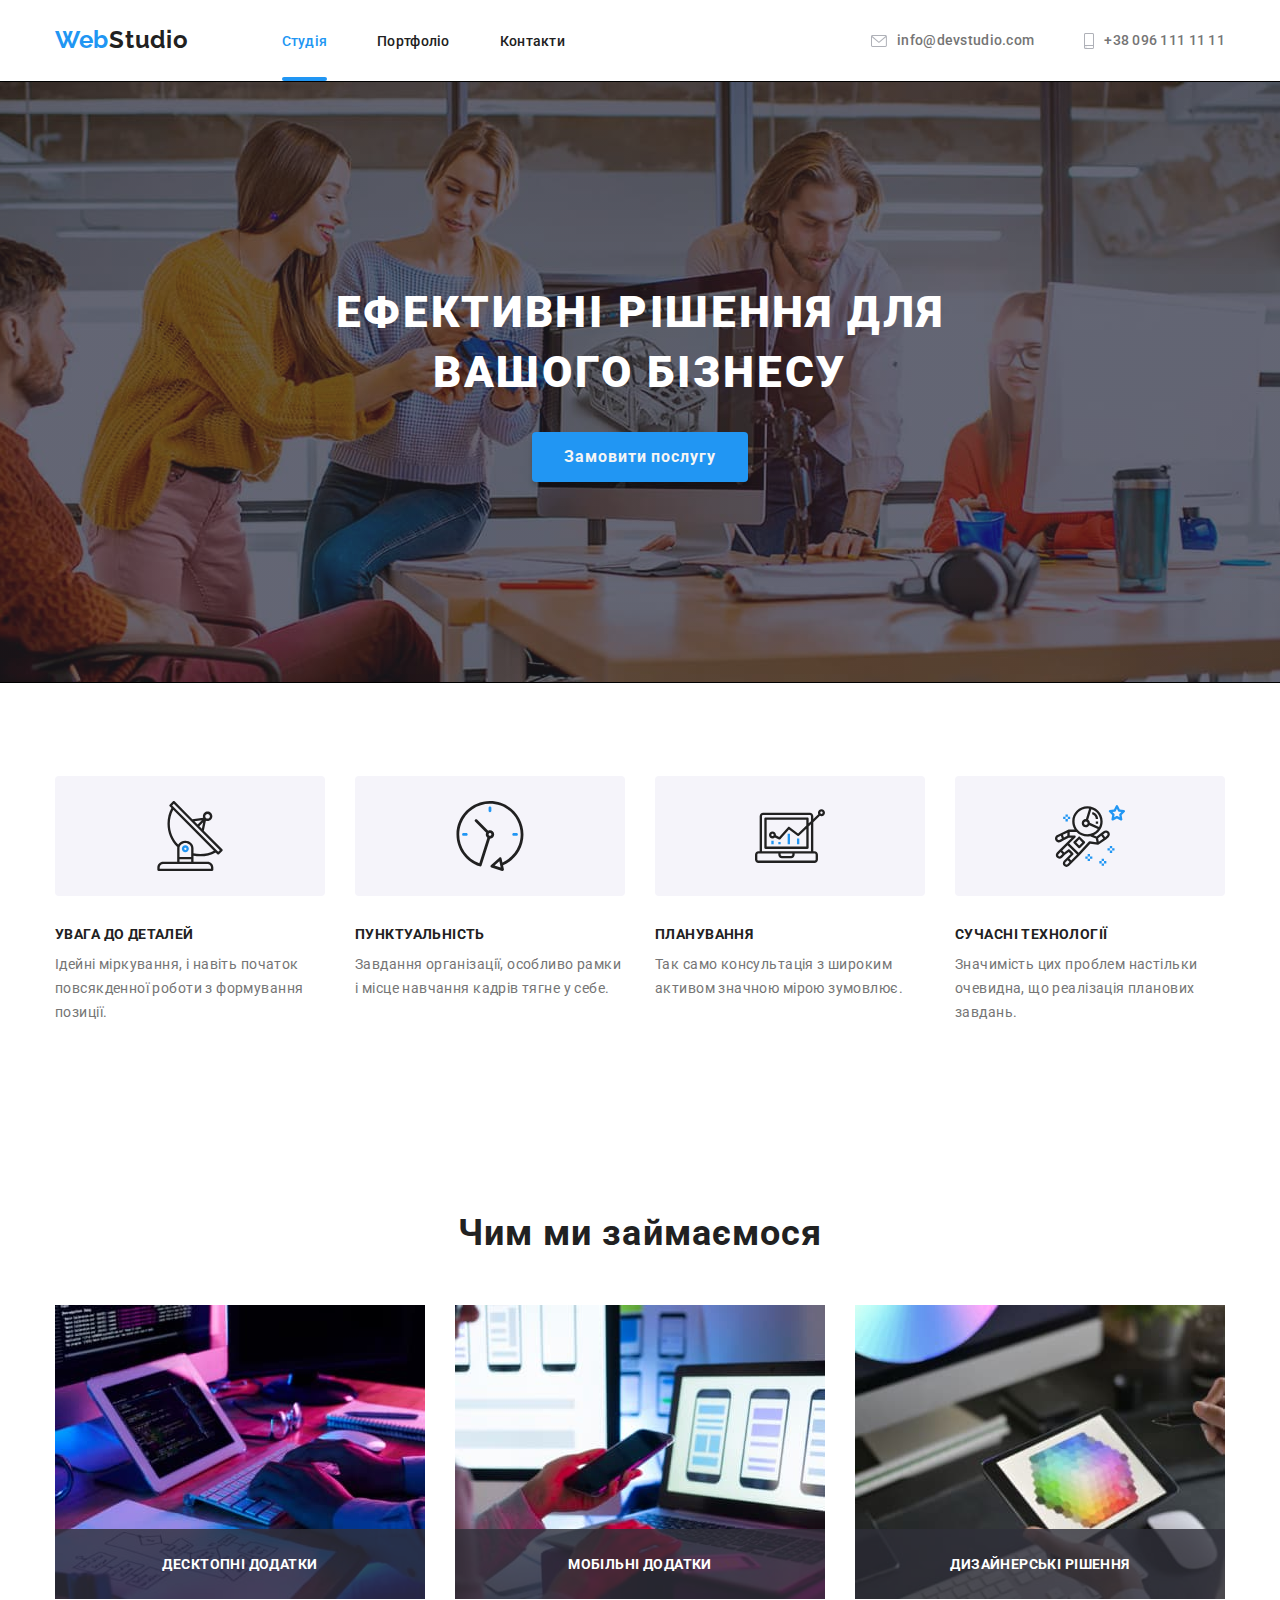
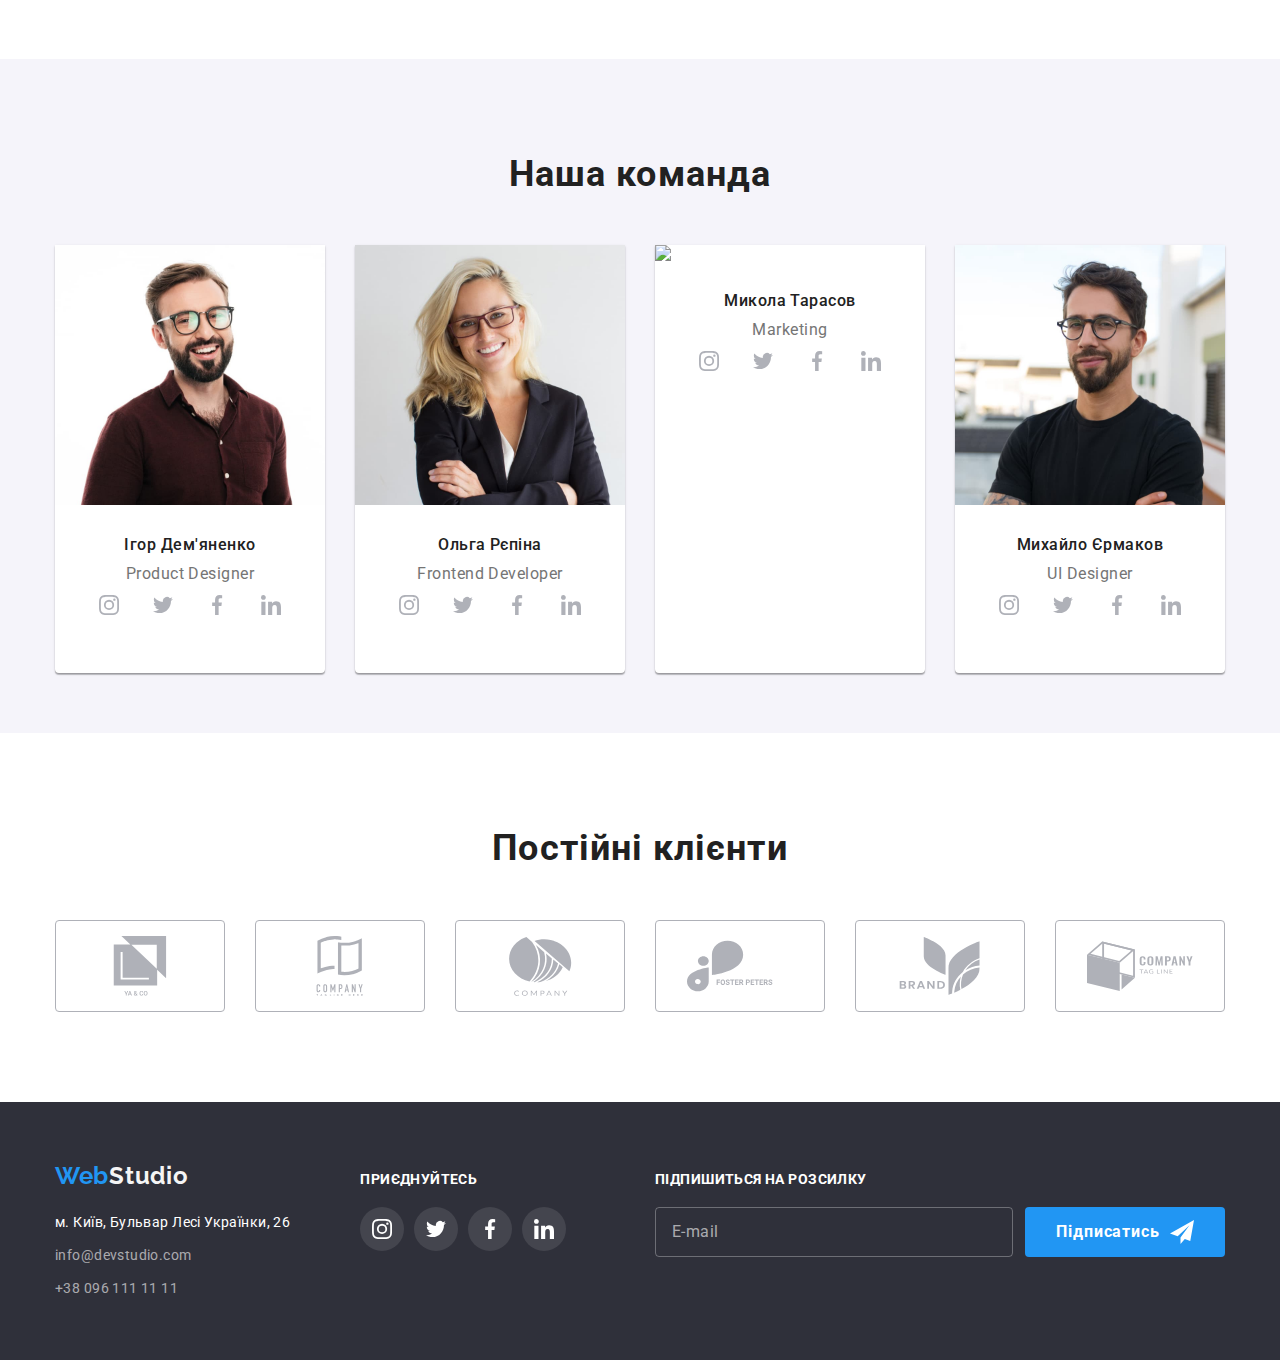
==== commit bac3f27a: "14.12.22 dz8 ispr1" ====
--- a/index.html
+++ b/index.html
@@ -501,7 +501,7 @@
                     <a class="mobile-menu-link link current" href="">Студія</a>
                 </li>
                 <li class="mobile-menu-item">
-                    <a class="mobile-menu-link link" href="">Портфоліо</a>
+                    <a class="mobile-menu-link link" href="./portfolio.html">Портфоліо</a>
                 </li>
                 <li class="mobile-menu-item">
                     <a class="mobile-menu-link link" href="">Контакти</a>
@@ -518,17 +518,17 @@
             </ul>
             
             <ul class="mobile-socials list">
-                <li class="mobile-socials-item">
-                    <a href="" class="mobile-social-link link">Instagram</a>
-                </li>
-                <li class="mobile-socials-item">
-                    <a href="" class="mobile-social-link link">Twitter</a>
-                </li>
-                <li class="mobile-socials-item">
-                    <a href="" class="mobile-social-link link">Facebook</a>
-                </li>
-                <li class="mobile-socials-item">
-                    <a href="" class="mobile-social-link link">LinkedIn</a>
+                <li class="mobile-social-item">
+                    <a href="" class="mobile-socials-link link">Instagram</a>
+                </li>
+                <li class="mobile-social-item">
+                    <a href="" class="mobile-socials-link link">Twitter</a> 
+                </li>
+                <li class="mobile-social-item">
+                    <a href="" class="mobile-socials-link link">Facebook</a>
+                </li>
+                <li class="mobile-social-item">
+                    <a href="" class="mobile-socials-link link">LinkedIn</a>
                 </li>
             </ul>
             </div>
--- a/css/main.min.css
+++ b/css/main.min.css
@@ -1 +1 @@
-.visually-hidden{position:absolute;white-space:nowrap;width:1px;height:1px;overflow:hidden;border:0;padding:0;clip:rect(0 0 0 0);-webkit-clip-path:inset(50%);clip-path:inset(50%);margin:-1px}.page{color:#212121;font-family:Roboto,sans-serif}.link,.logo,.project-item{text-decoration:none}.list{padding:0;margin:0;list-style:none}.icon{fill:#afb1b8}h1,h2,h3,h4,h5,ul,p{padding:0;margin:0}img{display:block;width:100%;height:auto}.container{max-width:480px;margin:0 auto;padding-left:15px;padding-right:15px}@media screen and (min-width: 768px){.container{max-width:768px}}@media screen and (min-width: 1200px){.container{max-width:1200px}}.section{padding-top:94px;padding-bottom:94px}@media screen and (max-width: 1199px){.section{padding-top:30px;padding-bottom:30px}}@media screen and (min-width: 768px){.our-work,.our-team{display:-webkit-box;display:-ms-flexbox;display:flex}}.container{max-width:480px;margin:0 auto;padding-left:15px;padding-right:15px}@media screen and (min-width: 768px){.container{max-width:768px}}@media screen and (min-width: 1200px){.container{max-width:1200px}}.section{padding-bottom:60px}@media screen and (min-width: 1200px){.benefits{padding-bottom:94px}}.button{color:#212121;background-color:#fff;font-size:16px;font-family:inherit;cursor:pointer;text-decoration:none;text-align:center}.button.hero-button{padding:10px 32px;font-weight:700;line-height:1.875;-webkit-box-align:center;-ms-flex-align:center;align-items:center;letter-spacing:.06em;color:#f5f5f5;background-color:#2196f3;-webkit-box-shadow:0px 4px 4px rgba(0,0,0,.15);box-shadow:0px 4px 4px rgba(0,0,0,.15);border-radius:4px;border:none;-webkit-transition:background-color 250ms cubic-bezier(0.4, 0, 0.2, 1);transition:background-color 250ms cubic-bezier(0.4, 0, 0.2, 1)}.button.hero-button:focus,.button.hero-button:hover{background-color:#2196f3}.button.projects-button{padding:6px 22px;color:#212121;background-color:#f5f4fa;font-weight:500;line-height:1.625;letter-spacing:.03em;border-radius:4px;border:none;-webkit-transition:color 250ms cubic-bezier(0.4, 0, 0.2, 1),background-color 250ms cubic-bezier(0.4, 0, 0.2, 1),-webkit-filter 250ms cubic-bezier(0.4, 0, 0.2, 1);transition:color 250ms cubic-bezier(0.4, 0, 0.2, 1),background-color 250ms cubic-bezier(0.4, 0, 0.2, 1),-webkit-filter 250ms cubic-bezier(0.4, 0, 0.2, 1);transition:color 250ms cubic-bezier(0.4, 0, 0.2, 1),background-color 250ms cubic-bezier(0.4, 0, 0.2, 1),filter 250ms cubic-bezier(0.4, 0, 0.2, 1);transition:color 250ms cubic-bezier(0.4, 0, 0.2, 1),background-color 250ms cubic-bezier(0.4, 0, 0.2, 1),filter 250ms cubic-bezier(0.4, 0, 0.2, 1),-webkit-filter 250ms cubic-bezier(0.4, 0, 0.2, 1)}.button.projects-button:focus,.button.projects-button:hover{background-color:#2196f3;color:#f5f5f5;-webkit-filter:drop-shadow(0px 4px 4px rgba(0, 0, 0, 0.25));filter:drop-shadow(0px 4px 4px rgba(0, 0, 0, 0.25))}.feedback{padding:10px 52px;font-weight:700;line-height:1.875;letter-spacing:.06em;-webkit-box-align:center;-ms-flex-align:center;align-items:center;text-align:center;letter-spacing:.06em;margin:auto;color:#f5f5f5;background-color:#2196f3;-webkit-box-shadow:0px 4px 4px rgba(0,0,0,.15);box-shadow:0px 4px 4px rgba(0,0,0,.15);border-radius:4px;border:none;cursor:pointer}.feedback:focus,.feedback:hover{background-color:#2196f3}.button.subscribe-button{padding:10px 52px;font-weight:700;line-height:1.875;-webkit-box-align:center;-ms-flex-align:center;align-items:center;letter-spacing:.06em;align-items:center;text-align:center;letter-spacing:.06em;color:#f5f5f5;background-color:#2196f3;-webkit-box-shadow:0px 4px 4px rgba(0,0,0,.15);box-shadow:0px 4px 4px rgba(0,0,0,.15);border-radius:4px;border:none}.button.subscribe-button:focus,.button.subscribe-button:hover{background-color:#2196f3;color:#f5f5f5;-webkit-filter:drop-shadow(0px 4px 4px rgba(0, 0, 0, 0.25));filter:drop-shadow(0px 4px 4px rgba(0, 0, 0, 0.25))}.backdrop{position:fixed;left:0px;top:0px;min-width:100%;min-height:100%;z-index:20;background-color:rgba(0,0,0,.2);opacity:1;-webkit-transition:opacity 250ms cubic-bezier(0.4, 0, 0.2, 1);transition:opacity 250ms cubic-bezier(0.4, 0, 0.2, 1)}.backdrop.is-hidden{opacity:0;pointer-events:none}.backdrop .is-hidden .modal{-webkit-transform:translate(-50%, -50%) scale(1.1);transform:translate(-50%, -50%) scale(1.1)}.modal{position:absolute;top:50%;left:50%;-webkit-transform:translate(-50%, -50%);transform:translate(-50%, -50%);padding:40px;width:528px;-webkit-box-shadow:0px 1px 3px rgba(0,0,0,.12),0px 1px 1px rgba(0,0,0,.14),0px 2px 1px rgba(0,0,0,.2);box-shadow:0px 1px 3px rgba(0,0,0,.12),0px 1px 1px rgba(0,0,0,.14),0px 2px 1px rgba(0,0,0,.2);border-radius:4px;background-color:#fff;-webkit-transform:translate(-50%, -50%) scale(1);transform:translate(-50%, -50%) scale(1);-webkit-transition:-webkit-transform 250ms cubic-bezier(0.4, 0, 0.2, 1);transition:-webkit-transform 250ms cubic-bezier(0.4, 0, 0.2, 1);transition:transform 250ms cubic-bezier(0.4, 0, 0.2, 1);transition:transform 250ms cubic-bezier(0.4, 0, 0.2, 1), -webkit-transform 250ms cubic-bezier(0.4, 0, 0.2, 1)}@media screen and (max-width: 480px),(max-height: 609px){.modal{top:30px;-webkit-transform:translate(-50%) scale(100%);transform:translate(-50%) scale(100%)}}@media screen and (min-width: 480px){.modal{width:450px;min-height:0px}}@media screen and (min-width: 1200px){.modal{width:528px}}.modal-icon-close{fill:#000;-webkit-transition:fill 250ms cubic-bezier(0.4, 0, 0.2, 1);transition:fill 250ms cubic-bezier(0.4, 0, 0.2, 1)}.modal-icon{position:absolute;top:8px;right:8px;width:30px;height:30px;display:-webkit-box;display:-ms-flexbox;display:flex;-webkit-box-pack:center;-ms-flex-pack:center;justify-content:center;-webkit-box-align:center;-ms-flex-align:center;align-items:center;border:1px solid rgba(0,0,0,.1);border-radius:50%;background:rgba(0,0,0,0);cursor:pointer}.modal-icon:hover .modal-icon-close,.modal-icon:focus .modal-icon-close{fill:#2196f3;cursor:pointer}.title{font-weight:700;font-size:14px;line-height:1.1428571429;letter-spacing:.03em;text-transform:uppercase}.section-title{margin-top:0;margin-bottom:30px;font-weight:700;font-size:28px;line-height:1.1785714286;text-align:center;letter-spacing:.03em}.footer-title{margin-bottom:20px;font-weight:700;font-size:14px;line-height:1.1428571429;letter-spacing:.03em;text-transform:uppercase;color:#fff}@media screen and (max-width: 1199px){.footer-title{text-align:center}}@media screen and (min-width: 768px)and (max-width: 1199px){.footer-title{padding-top:60px}}.form{display:-webkit-box;display:-ms-flexbox;display:flex;-webkit-box-orient:vertical;-webkit-box-direction:normal;-ms-flex-direction:column;flex-direction:column;width:100%}.form__title{font-weight:700;font-size:20px;line-height:1.15;letter-spacing:.03em;color:#212121;-webkit-box-pack:center;-ms-flex-pack:center;justify-content:center;margin-bottom:12px}.icon-wrapper{margin-bottom:10px;position:relative;display:-webkit-box;display:-ms-flexbox;display:flex;-webkit-box-orient:vertical;-webkit-box-direction:normal;-ms-flex-direction:column;flex-direction:column}.form label{margin:0;padding:0;font-size:12px;line-height:1.1666666667;letter-spacing:.01em;text-align:left;color:#757575;margin-bottom:4px}.form input{border:1px solid rgba(33,33,33,.2);border-radius:4px;height:40px;color:#212121;outline:0;-webkit-transition:border-color 250ms cubic-bezier(0.4, 0, 0.2, 1);transition:border-color 250ms cubic-bezier(0.4, 0, 0.2, 1)}.form textarea{border:1px solid rgba(33,33,33,.2);border-radius:4px;width:100%;height:120px;resize:none;outline:0;padding:12px 16px;margin-bottom:20px;-webkit-transition:border-color 250ms cubic-bezier(0.4, 0, 0.2, 1);transition:border-color 250ms cubic-bezier(0.4, 0, 0.2, 1)}.icon-form{position:absolute;top:0;left:12px;-webkit-transform:translateY(50%);transform:translateY(50%);fill:#212121;-webkit-transition:fill 250ms cubic-bezier(0.4, 0, 0.2, 1);transition:fill 250ms cubic-bezier(0.4, 0, 0.2, 1)}.input-icon{padding-left:42px}.input-icon:hover,.input-icon:focus{border-color:#2196f3}.input-icon:hover+.icon-form,.input-icon:focus+.icon-form{fill:#2196f3}.comment:hover,.comment:focus{border-color:#2196f3}.form textarea:-moz-placeholder-shown{padding:12px 16px}.form textarea:-ms-input-placeholder{padding:12px 16px}.form textarea:placeholder-shown{padding:12px 16px}.form textarea::-webkit-input-placeholder{font-size:12px;line-height:1.16;letter-spacing:.01em;color:rgba(117,117,117,.5)}.form textarea::-moz-placeholder{font-size:12px;line-height:1.16;letter-spacing:.01em;color:rgba(117,117,117,.5)}.form textarea:-ms-input-placeholder{font-size:12px;line-height:1.16;letter-spacing:.01em;color:rgba(117,117,117,.5)}.form textarea::-ms-input-placeholder{font-size:12px;line-height:1.16;letter-spacing:.01em;color:rgba(117,117,117,.5)}.form textarea::placeholder{font-size:12px;line-height:1.16;letter-spacing:.01em;color:rgba(117,117,117,.5)}.form-field{margin-bottom:30px}.contract{position:relative;padding:0;display:-webkit-inline-box;display:-ms-inline-flexbox;display:inline-flex;-webkit-box-align:center;-ms-flex-align:center;align-items:center;-webkit-box-pack:center;-ms-flex-pack:center;justify-content:center;margin-bottom:30px}.contract span{margin:0;padding:0;font-size:14px;line-height:1.71;letter-spacing:.03em;color:#757575}.checkbox{display:block;margin:0;margin-right:7px;width:16px;height:15px}.contract-icon-mark{width:16px;height:15px;margin-right:7px;border:2px solid #212121;border-radius:2px;fill:rgba(0,0,0,0);-webkit-transition:fill 250ms cubic-bezier(0.4, 0, 0.2, 1),border 250ms cubic-bezier(0.4, 0, 0.2, 1);transition:fill 250ms cubic-bezier(0.4, 0, 0.2, 1),border 250ms cubic-bezier(0.4, 0, 0.2, 1)}.checkbox:checked+.contract-icon-mark{border:none;background-color:#2196f3;fill:#f5f5f5;-webkit-transition:background-color 250ms cubic-bezier(0.4, 0, 0.2, 1);transition:background-color 250ms cubic-bezier(0.4, 0, 0.2, 1)}.contract-file{color:#2196f3;text-decoration:underline}.menu{display:-webkit-box;display:-ms-flexbox;display:flex;padding:0;margin:0;list-style:none}@media(max-width: 767px){.menu{display:none}}.menu .link{padding:10px;color:inherit;text-decoration:none}.menu .link:hover,.menu .link:focus{text-decoration:underline}.menu-toggle{min-height:40px;min-width:40px;display:-webkit-box;display:-ms-flexbox;display:flex;-webkit-box-align:center;-ms-flex-align:center;align-items:center;-webkit-box-pack:center;-ms-flex-pack:center;justify-content:center;margin-left:auto;padding:0;background-color:rgba(0,0,0,0);color:#fff;cursor:pointer;border:none;border-radius:50%;outline:none}@media(min-width: 768px){.menu-toggle{display:none}}.menu-toggle:hover,.menu-toggle:focus{background-color:#2196f3}.menu-container{position:fixed;top:0;left:0;display:-webkit-box;display:-ms-flexbox;display:flex;-webkit-box-orient:vertical;-webkit-box-direction:normal;-ms-flex-direction:column;flex-direction:column;width:100vw;height:100vh;padding:48px 40px;overflow:scroll;background-color:#fff;z-index:999;-webkit-transform:translateX(100%);transform:translateX(100%);-webkit-transition:-webkit-transform 250ms ease-in-out;transition:-webkit-transform 250ms ease-in-out;transition:transform 250ms ease-in-out;transition:transform 250ms ease-in-out, -webkit-transform 250ms ease-in-out}.menu-container.is-open{-webkit-transform:translateX(0);transform:translateX(0)}.menu-container .menu-toggle{position:absolute;top:16px;right:16px;color:#fff}.mobile-menu{padding:0;margin:0;list-style:none;margin-bottom:auto}.mobile-menu .link{display:block;padding:10px;color:#212121;text-decoration:none;font-weight:500;font-size:40px;line-height:1.175;letter-spacing:.02em}.mobile-menu-link.current{color:#2196f3}.mobile-socials{display:-webkit-box;display:-ms-flexbox;display:flex;gap:20px;-webkit-box-pack:justify;-ms-flex-pack:justify;justify-content:space-between;font-weight:500;font-size:18px;line-height:1.2222222222;letter-spacing:.02em;color:#2196f3}.mobile-socials-link{font-weight:500;font-size:18px;line-height:1.2222222222;letter-spacing:.02em;color:#2196f3}.mobile-contacts-tel{display:block;font-weight:500;font-size:34px;line-height:1.18;letter-spacing:.02em;color:#2196f3;margin-bottom:32px}.mobile-contacts-mail{display:block;font-weight:500;font-size:24px;line-height:1.17;letter-spacing:.02em;color:#757575;margin-bottom:64px}.header{background-color:#fff;border-bottom:1px solid #ececec}.main-header{display:-webkit-box;display:-ms-flexbox;display:flex}.nav-list{display:-webkit-box;display:-ms-flexbox;display:flex;-webkit-box-align:center;-ms-flex-align:center;align-items:center}.site-nav{display:none}@media screen and (min-width: 768px){.site-nav{display:-webkit-box;display:-ms-flexbox;display:flex}.site-nav .site-nav__item:not(:last-child){margin-right:50px}}.site-nav .site-nav__link{position:relative;padding-top:32px;padding-bottom:32px;display:block;color:#212121;font-weight:500;font-size:14px;line-height:1.1428571429;letter-spacing:.02em;-webkit-transition:color 250ms cubic-bezier(0.4, 0, 0.2, 1);transition:color 250ms cubic-bezier(0.4, 0, 0.2, 1);text-decoration:none}.site-nav .site-nav__link:hover,.site-nav .site-nav__link:focus{color:#2196f3}.site-nav .site-nav__link::after{position:absolute;left:0;bottom:0;content:"";display:block;width:100%;height:4px;background-color:#2196f3;border-radius:2px;opacity:0;-webkit-transition:opacity 250ms cubic-bezier(0.4, 0, 0.2, 1);transition:opacity 250ms cubic-bezier(0.4, 0, 0.2, 1)}.site-nav .current::after{opacity:1}.site-nav__link.current{color:#2196f3}.contacts{display:none}@media screen and (min-width: 1200px){.contacts{display:-webkit-box;display:-ms-flexbox;display:flex;margin-left:auto}.contacts .contacts__item+.contacts__item{margin-left:50px}}@media screen and (min-width: 768px)and (max-width: 1199px){.contacts{display:block;margin-left:auto}}@media screen and (min-width: 768px)and (max-width: 1199px){.contacts__item:not(:last-child){padding-bottom:10px}.contacts__item:first-child{padding-top:21px}}.contacts__link{display:block;color:#757575;font-weight:500;font-size:14px;line-height:1.1428571429;letter-spacing:.02em;-webkit-transition:color 250ms cubic-bezier(0.4, 0, 0.2, 1);transition:color 250ms cubic-bezier(0.4, 0, 0.2, 1)}@media screen and (min-width: 1200px){.contacts__link{padding-top:32px;padding-bottom:32px}}.contacts__link:hover,.contacts__link:focus{color:#2196f3}.logo{display:block;margin-right:93px;color:#212121;font-family:Raleway;font-style:normal;font-weight:700;font-size:24px;line-height:1.1923076923;letter-spacing:.03em}@media screen and (max-width: 1200px){.logo{font-size:26px}}.logo-color{color:#2196f3}.logo-color-name{color:#f5f5f5}.phone{margin-right:10px;vertical-align:middle}.contacts__link:hover .phone{fill:#2196f3}.benefits{padding-top:60px}@media screen and (min-width: 1200px){.benefits{padding-top:94px}}.benefits-list .title{margin-bottom:10px}@media screen and (max-width: 767px){.benefits-list .title{text-align:center}}@media screen and (min-width: 768px){.benefits-list{display:-webkit-box;display:-ms-flexbox;display:flex;-ms-flex-wrap:wrap;flex-wrap:wrap}}@media screen and (min-width: 768px)and (max-width: 1199px){.benefits-list{margin-top:-30px}}@media screen and (min-width: 1200px){.benefits-list{-ms-flex-wrap:nowrap;flex-wrap:nowrap}}@media screen and (max-width: 767px){.benefits-list__item:not(:first-child){margin-top:30px}}@media screen and (min-width: 768px)and (max-width: 1199px){.benefits-list__item{-ms-flex-preferred-size:calc((100% - 30px)/2);flex-basis:calc((100% - 30px)/2);margin-top:30px}.benefits-list__item:nth-child(even){margin-left:30px}}@media screen and (min-width: 1200px){.benefits-list__item{-ms-flex-preferred-size:calc((100% - 90px)/4);flex-basis:calc((100% - 90px)/4)}.benefits-list__item:not(:first-child){margin-left:30px}}.benefits-list.icon{display:block;margin-left:auto;margin-right:auto}.benefits-description{color:#757575;font-weight:400;font-size:14px;line-height:1.7142857143;letter-spacing:.03em}.benefits-list .icon{fill:#212121}.svg-icon{margin-bottom:30px;width:100%;height:120px;-webkit-box-pack:center;-ms-flex-pack:center;justify-content:center;display:-webkit-box;display:-ms-flexbox;display:flex;-webkit-box-align:center;-ms-flex-align:center;align-items:center;background:#f5f4fa;border-radius:4px}.our-clients{display:-webkit-box;display:-ms-flexbox;display:flex;-ms-flex-wrap:wrap;flex-wrap:wrap}@media screen and (min-width: 1200px){.section-title{font-size:36px;margin-bottom:50px}}@media screen and (min-width: 1200px){.our-clients{-ms-flex-wrap:nowrap;flex-wrap:nowrap}}.clients-list:hover .icon,.clients-list:focus .icon{fill:#2196f3}.clients-list{-ms-flex-preferred-size:calc((100% - 60px)/2);flex-basis:calc((100% - 60px)/2);margin-right:30px;margin-bottom:30px}@media screen and (max-width: 767px){.clients-list:nth-child(2n){margin-right:0px}}@media screen and (min-width: 768px)and (max-width: 1199px){.clients-list{-ms-flex-preferred-size:calc((100% - 90px)/3);flex-basis:calc((100% - 90px)/3)}.clients-list:nth-child(3n){margin-right:0px}}@media screen and (min-width: 1200px){.clients-list{-ms-flex-preferred-size:calc((100% - 150px)/6);flex-basis:calc((100% - 150px)/6);-webkit-transition:fill 250ms cubic-bezier(0.4, 0, 0.2, 1);transition:fill 250ms cubic-bezier(0.4, 0, 0.2, 1)}.clients-list .icon{-webkit-transition:fill 250ms cubic-bezier(0.4, 0, 0.2, 1);transition:fill 250ms cubic-bezier(0.4, 0, 0.2, 1)}}.clients-link{display:-webkit-box;display:-ms-flexbox;display:flex;-webkit-box-pack:center;-ms-flex-pack:center;justify-content:center;-webkit-box-align:center;-ms-flex-align:center;align-items:center;width:210px;height:92px;border:1px solid #afb1b8;border-radius:4px}@media screen and (min-width: 768px){.clients-link{width:226px}}@media screen and (min-width: 1200px){.clients-link{width:170px}}.clients-link{-webkit-transition:border 250ms cubic-bezier(0.4, 0, 0.2, 1);transition:border 250ms cubic-bezier(0.4, 0, 0.2, 1)}.clients-link:hover,.clients-link:focus{border:1px solid #2196f3}address{font-style:normal}.footer{padding-top:60px;padding-bottom:60px;background-color:#2f303a}.footer-main .logo{margin-bottom:20px}@media screen and (min-width: 1200px){.footer-general{display:-webkit-box;display:-ms-flexbox;display:flex;-webkit-box-align:baseline;-ms-flex-align:baseline;align-items:baseline}}@media screen and (max-width: 1199px){.logo-address{text-align:center}.logo-address .logo{margin-right:auto}}.social-footer{margin-left:auto;padding-top:60px;padding-bottom:60px}.social-footer .social-link{fill:#fff;background-color:rgba(255,255,255,.1)}.social-footer .social-link .icon{fill:#fff}.social-footer .social-icons{margin:0}@media screen and (min-width: 1200px){.social-footer{padding-top:0px;padding-bottom:0px;margin-left:70px}}.footer-contacts .link{color:rgba(255,255,255,.6);font-weight:400;font-size:14px;line-height:1.7142857143;letter-spacing:.03em;-webkit-transition:color 250ms cubic-bezier(0.4, 0, 0.2, 1);transition:color 250ms cubic-bezier(0.4, 0, 0.2, 1)}.footer-contacts .address{color:#fff}.footer-contacts .link:hover,.footer-contacts .link:focus{color:#2196f3}.footer-contacts .item:not(:last-child){margin-bottom:9px}.subscribe{margin-left:auto}@media screen and (min-width: 1200px){.form-field-footer{display:-webkit-box;display:-ms-flexbox;display:flex;-webkit-box-align:end;-ms-flex-align:end;align-items:flex-end}}.form-field-footer input{width:100%;height:50px;background-color:inherit;border:1px solid rgba(255,255,255,.3);border-radius:4px;padding-left:16px;outline:0;-webkit-transition:border-color 250ms cubic-bezier(0.4, 0, 0.2, 1);transition:border-color 250ms cubic-bezier(0.4, 0, 0.2, 1)}@media screen and (min-width: 1200px){.form-field-footer input{width:358px}}.form-field-footer input::-webkit-input-placeholder{font-size:16px;line-height:1.25;-webkit-box-align:center;align-items:center;letter-spacing:.03em;color:rgba(255,255,255,.6)}.form-field-footer input::-moz-placeholder{font-size:16px;line-height:1.25;align-items:center;letter-spacing:.03em;color:rgba(255,255,255,.6)}.form-field-footer input:-ms-input-placeholder{font-size:16px;line-height:1.25;-ms-flex-align:center;align-items:center;letter-spacing:.03em;color:rgba(255,255,255,.6)}.form-field-footer input::-ms-input-placeholder{font-size:16px;line-height:1.25;-ms-flex-align:center;align-items:center;letter-spacing:.03em;color:rgba(255,255,255,.6)}.form-field-footer input::placeholder{font-size:16px;line-height:1.25;-webkit-box-align:center;-ms-flex-align:center;align-items:center;letter-spacing:.03em;color:rgba(255,255,255,.6)}.mail-holder{color:#fff}.mail-holder:hover,.mail-holder:focus{border-color:#2196f3}.subscribe-button{background-color:#2196f3;font-weight:700;font-size:16px;line-height:1.875;display:-webkit-box;display:-ms-flexbox;display:flex;-webkit-box-pack:center;-ms-flex-pack:center;justify-content:center;-webkit-box-align:center;-ms-flex-align:center;align-items:center;text-align:center;letter-spacing:.06em;color:#fff;-webkit-box-shadow:0;box-shadow:0;border-radius:4px;width:200px;height:50px;margin-left:12px;border-color:rgba(0,0,0,0);-webkit-transition:background-color 250ms cubic-bezier(0.4, 0, 0.2, 1),-webkit-box-shadow 250ms cubic-bezier(0.4, 0, 0.2, 1);transition:background-color 250ms cubic-bezier(0.4, 0, 0.2, 1),-webkit-box-shadow 250ms cubic-bezier(0.4, 0, 0.2, 1);transition:box-shadow 250ms cubic-bezier(0.4, 0, 0.2, 1),background-color 250ms cubic-bezier(0.4, 0, 0.2, 1);transition:box-shadow 250ms cubic-bezier(0.4, 0, 0.2, 1),background-color 250ms cubic-bezier(0.4, 0, 0.2, 1),-webkit-box-shadow 250ms cubic-bezier(0.4, 0, 0.2, 1)}@media screen and (max-width: 1199px){.subscribe-button{margin-left:auto;margin-right:auto;margin-top:20px}}.subscribe-button:hover,.subscribe-button:focus{-webkit-box-shadow:0px 4px 4px rgba(0,0,0,.15);box-shadow:0px 4px 4px rgba(0,0,0,.15);background-color:#2196f3;cursor:pointer}.submit-icon{fill:#fff;margin-left:10px}@media screen and (min-width: 768px){.tablet-footer{display:-webkit-box;display:-ms-flexbox;display:flex;-webkit-box-align:baseline;-ms-flex-align:baseline;align-items:baseline}}@media screen and (min-width: 768px)and (max-width: 1199px){.tablet-footer{-webkit-box-pack:center;-ms-flex-pack:center;justify-content:center}}.hero{margin-right:auto;margin-left:auto;padding-top:118px;padding-bottom:118px;text-align:center;outline:1px solid #000;background-image:-webkit-gradient(linear, left top, right top, from(rgba(47, 48, 58, 0.4)), to(rgba(47, 48, 58, 0.4))),url("../image/hero@1x.jpg");background-image:linear-gradient(to right, rgba(47, 48, 58, 0.4), rgba(47, 48, 58, 0.4)),url("../image/hero@1x.jpg");background-repeat:no-repeat;background-position:center;background-size:cover}@media(min-device-pixel-ratio: 2),(-webkit-min-device-pixel-ratio: 2),(min-resolution: 192dpi),(min-resolution: 2dppx){.hero{background-image:-webkit-gradient(linear, left top, right top, from(rgba(47, 48, 58, 0.4)), to(rgba(47, 48, 58, 0.4))),url(../image/heromobile@2x.jpg);background-image:linear-gradient(to right, rgba(47, 48, 58, 0.4), rgba(47, 48, 58, 0.4)),url(../image/heromobile@2x.jpg)}}@media screen and (min-width: 768px){.hero{background-size:768px;background-image:-webkit-gradient(linear, left top, right top, from(rgba(47, 48, 58, 0.4)), to(rgba(47, 48, 58, 0.4))),url(../image/herotablet@1x.jpg);background-image:linear-gradient(to right, rgba(47, 48, 58, 0.4), rgba(47, 48, 58, 0.4)),url(../image/herotablet@1x.jpg)}}@media screen and (min-width: 768px)and (min-device-pixel-ratio: 2),screen and (min-width: 768px)and (-webkit-min-device-pixel-ratio: 2),screen and (min-width: 768px)and (min-resolution: 192dpi),screen and (min-width: 768px)and (min-resolution: 2dppx){.hero{background-image:-webkit-gradient(linear, left top, right top, from(rgba(47, 48, 58, 0.4)), to(rgba(47, 48, 58, 0.4))),url(../image/herotablet@2x.jpg);background-image:linear-gradient(to right, rgba(47, 48, 58, 0.4), rgba(47, 48, 58, 0.4)),url(../image/herotablet@2x.jpg)}}@media screen and (min-width: 1200px){.hero{min-height:600px;padding-top:200px;padding-bottom:200px;background-size:1600px;background-image:-webkit-gradient(linear, left top, right top, from(rgba(47, 48, 58, 0.4)), to(rgba(47, 48, 58, 0.4))),url(../image/hero@1x.jpg);background-image:linear-gradient(to right, rgba(47, 48, 58, 0.4), rgba(47, 48, 58, 0.4)),url(../image/hero@1x.jpg)}}@media screen and (min-width: 1200px)and (min-device-pixel-ratio: 2),screen and (min-width: 1200px)and (-webkit-min-device-pixel-ratio: 2),screen and (min-width: 1200px)and (min-resolution: 192dpi),screen and (min-width: 1200px)and (min-resolution: 2dppx){.hero{background-image:-webkit-gradient(linear, left top, right top, from(rgba(47, 48, 58, 0.4)), to(rgba(47, 48, 58, 0.4))),url(../image/hero@2x.jpg);background-image:linear-gradient(to right, rgba(47, 48, 58, 0.4), rgba(47, 48, 58, 0.4)),url(../image/hero@2x.jpg)}}.hero__title{margin-left:auto;margin-right:auto;margin-bottom:30px;color:#fff;font-weight:900;font-size:26px;line-height:1.3636363636;letter-spacing:.06em;text-transform:uppercase}@media screen and (max-width: 1199px){.hero__title{width:360px}}@media screen and (min-width: 1200px){.hero__title{font-size:44px;width:696px}}.team{padding-top:94px;background-color:#f5f4fa}.our-team{font-size:16px;line-height:1.1875;text-align:center;letter-spacing:.03em;margin-top:30px}@media screen and (min-width: 768px){.our-team{display:-webkit-box;display:-ms-flexbox;display:flex}}@media screen and (min-width: 768px)and (max-width: 1199px){.our-team{-ms-flex-wrap:wrap;flex-wrap:wrap;margin-top:0px}}@media screen and (min-width: 1200px){.our-team{margin-top:50px}}.our-team__item{background-color:#fff;-webkit-box-shadow:0px 1px 3px rgba(0,0,0,.12),0px 1px 1px rgba(0,0,0,.14),0px 2px 1px rgba(0,0,0,.2);box-shadow:0px 1px 3px rgba(0,0,0,.12),0px 1px 1px rgba(0,0,0,.14),0px 2px 1px rgba(0,0,0,.2);border-radius:0px 0px 4px 4px}@media screen and (max-width: 767px){.our-team__item:not(:first-child){margin-top:30px}.our-team__item>.img{margin-left:auto;margin-right:auto}}@media screen and (min-width: 768px)and (max-width: 1199px){.our-team__item{-ms-flex-preferred-size:calc((100% - 30px)/2);flex-basis:calc((100% - 30px)/2);margin-top:30px}.our-team__item:nth-child(even){margin-left:30px}}@media screen and (min-width: 1200px){.our-team__item{-ms-flex-preferred-size:calc((100% - 90px)/4);flex-basis:calc((100% - 90px)/4)}.our-team__item:not(:first-child){margin-left:30px}}.team-member{font-size:16px;font-weight:500;margin-bottom:10px}.profession{color:#757575;font-weight:400;font-size:16px}.team-description{padding-top:30px;padding-bottom:30px}.team-img{display:block}.social-icons{margin:16px 32px 0px 32px;gap:10px;display:-webkit-box;display:-ms-flexbox;display:flex}.social-icons .icon{fill:#afb1b8}@media screen and (max-width: 1199px){.social-icons{display:-webkit-box;display:-ms-flexbox;display:flex;-webkit-box-pack:center;-ms-flex-pack:center;justify-content:center;-webkit-box-align:center;-ms-flex-align:center;align-items:center;overflow:hidden}}.social-link{width:44px;height:44px;-webkit-box-pack:center;-ms-flex-pack:center;justify-content:center;display:-webkit-box;display:-ms-flexbox;display:flex;-webkit-box-align:center;-ms-flex-align:center;align-items:center;border-radius:50%;color:#afb1b8;-webkit-transition:background-color 250ms cubic-bezier(0.4, 0, 0.2, 1),fill 250ms cubic-bezier(0.4, 0, 0.2, 1);transition:background-color 250ms cubic-bezier(0.4, 0, 0.2, 1),fill 250ms cubic-bezier(0.4, 0, 0.2, 1)}.social-icons .social-link:hover{background-color:#2196f3}.social-icons .social-link:hover .icon{fill:#fff}@media screen and (max-width: 1199px){.our-work__section{display:none}}.our-work{position:relative}.our-work__item{position:relative;width:370px;margin-right:30px}.our-work__item:nth-child(3n){margin-right:0}.work{display:-webkit-box;display:-ms-flexbox;display:flex;-webkit-box-align:center;-ms-flex-align:center;align-items:center;-webkit-box-pack:center;-ms-flex-pack:center;justify-content:center;width:100%;height:70px;position:absolute;bottom:0px;font-weight:700;font-size:14px;line-height:1.1428571429;text-align:center;letter-spacing:.03em;text-transform:uppercase;color:#fff;background:rgba(47,48,58,.8)}.portfolio{padding-top:94px;padding-bottom:94px}.projects{display:-webkit-box;display:-ms-flexbox;display:flex;-webkit-box-pack:center;-ms-flex-pack:center;justify-content:center;margin-bottom:50px}.projects .item:not(:last-child){margin-right:8px}.title-project{color:#212121;font-weight:700;font-size:18px;line-height:2;letter-spacing:.06em}.type-project{color:#757575;font-weight:400;font-size:16px;line-height:1.875;letter-spacing:.03em}.project-list{display:-webkit-box;display:-ms-flexbox;display:flex;-ms-flex-wrap:wrap;flex-wrap:wrap}.project-list .item{margin-right:30px;margin-bottom:30px}.project-list .item:nth-child(3n){margin-right:0}.project-list .title-project{margin-bottom:4px}.name-project{padding:20px 24px;border-right:1px solid #eee;border-bottom:1px solid #eee;border-left:1px solid #eee}.project-item{position:relative;display:block;-webkit-transition:-webkit-box-shadow 250ms cubic-bezier(0.4, 0, 0.2, 1);transition:-webkit-box-shadow 250ms cubic-bezier(0.4, 0, 0.2, 1);transition:box-shadow 250ms cubic-bezier(0.4, 0, 0.2, 1);transition:box-shadow 250ms cubic-bezier(0.4, 0, 0.2, 1), -webkit-box-shadow 250ms cubic-bezier(0.4, 0, 0.2, 1)}.project-item:hover{-webkit-box-shadow:0px 1px 1px rgba(0,0,0,.12),0px 4px 4px rgba(0,0,0,.06),1px 4px 6px rgba(0,0,0,.16);box-shadow:0px 1px 1px rgba(0,0,0,.12),0px 4px 4px rgba(0,0,0,.06),1px 4px 6px rgba(0,0,0,.16)}.project-item:hover .overlay{-webkit-transform:translateY(0);transform:translateY(0);opacity:1}.project-box{position:relative;overflow:hidden}.overlay{position:absolute;top:0;left:0;width:100%;height:100%;background-color:rgba(33,150,243,.9);opacity:0;-webkit-transform:translateY(100%);transform:translateY(100%);-webkit-transition:opacity 250ms cubic-bezier(0.4, 0, 0.2, 1),-webkit-transform 250ms cubic-bezier(0.4, 0, 0.2, 1);transition:opacity 250ms cubic-bezier(0.4, 0, 0.2, 1),-webkit-transform 250ms cubic-bezier(0.4, 0, 0.2, 1);transition:transform 250ms cubic-bezier(0.4, 0, 0.2, 1),opacity 250ms cubic-bezier(0.4, 0, 0.2, 1);transition:transform 250ms cubic-bezier(0.4, 0, 0.2, 1),opacity 250ms cubic-bezier(0.4, 0, 0.2, 1),-webkit-transform 250ms cubic-bezier(0.4, 0, 0.2, 1)}.project-box:hover .overlay{-webkit-transform:translateY(0);transform:translateY(0);opacity:1}.overlay-text{position:absolute;bottom:0;top:0;left:0;right:0;display:-webkit-box;display:-ms-flexbox;display:flex;-webkit-box-align:center;-ms-flex-align:center;align-items:center;-webkit-box-pack:center;-ms-flex-pack:center;justify-content:center;width:314px;padding-left:32px;font-weight:400;font-size:18px;line-height:1.5555555556;letter-spacing:.03em;color:#fff}/*# sourceMappingURL=main.min.css.map */+.visually-hidden{position:absolute;white-space:nowrap;width:1px;height:1px;overflow:hidden;border:0;padding:0;clip:rect(0 0 0 0);-webkit-clip-path:inset(50%);clip-path:inset(50%);margin:-1px}.page{color:#212121;font-family:Roboto,sans-serif}.link,.logo,.project-item{text-decoration:none}.list{padding:0;margin:0;list-style:none}.icon{fill:#afb1b8}h1,h2,h3,h4,h5,ul,p{padding:0;margin:0}img{display:block;width:100%;height:auto}.container{max-width:480px;margin:0 auto;padding-left:15px;padding-right:15px}@media screen and (min-width: 768px){.container{max-width:768px}}@media screen and (min-width: 1200px){.container{max-width:1200px}}.section{padding-top:94px;padding-bottom:94px}@media screen and (max-width: 1199px){.section{padding-top:30px;padding-bottom:30px}}@media screen and (min-width: 768px){.our-work,.our-team{display:-webkit-box;display:-ms-flexbox;display:flex}}.container{max-width:480px;margin:0 auto;padding-left:15px;padding-right:15px}@media screen and (min-width: 768px){.container{max-width:768px}}@media screen and (min-width: 1200px){.container{max-width:1200px}}.section{padding-bottom:60px}@media screen and (min-width: 1200px){.benefits{padding-bottom:94px}}.button{color:#212121;background-color:#fff;font-size:16px;font-family:inherit;cursor:pointer;text-decoration:none;text-align:center}.button.hero-button{padding:10px 32px;font-weight:700;line-height:1.875;-webkit-box-align:center;-ms-flex-align:center;align-items:center;letter-spacing:.06em;color:#f5f5f5;background-color:#2196f3;-webkit-box-shadow:0px 4px 4px rgba(0,0,0,.15);box-shadow:0px 4px 4px rgba(0,0,0,.15);border-radius:4px;border:none;-webkit-transition:background-color 250ms cubic-bezier(0.4, 0, 0.2, 1);transition:background-color 250ms cubic-bezier(0.4, 0, 0.2, 1)}.button.hero-button:focus,.button.hero-button:hover{background-color:#2196f3}.button.projects-button{padding:6px 22px;color:#212121;background-color:#f5f4fa;font-weight:500;line-height:1.625;letter-spacing:.03em;border-radius:4px;border:none;-webkit-transition:color 250ms cubic-bezier(0.4, 0, 0.2, 1),background-color 250ms cubic-bezier(0.4, 0, 0.2, 1),-webkit-filter 250ms cubic-bezier(0.4, 0, 0.2, 1);transition:color 250ms cubic-bezier(0.4, 0, 0.2, 1),background-color 250ms cubic-bezier(0.4, 0, 0.2, 1),-webkit-filter 250ms cubic-bezier(0.4, 0, 0.2, 1);transition:color 250ms cubic-bezier(0.4, 0, 0.2, 1),background-color 250ms cubic-bezier(0.4, 0, 0.2, 1),filter 250ms cubic-bezier(0.4, 0, 0.2, 1);transition:color 250ms cubic-bezier(0.4, 0, 0.2, 1),background-color 250ms cubic-bezier(0.4, 0, 0.2, 1),filter 250ms cubic-bezier(0.4, 0, 0.2, 1),-webkit-filter 250ms cubic-bezier(0.4, 0, 0.2, 1)}.button.projects-button:focus,.button.projects-button:hover{background-color:#2196f3;color:#f5f5f5;-webkit-filter:drop-shadow(0px 4px 4px rgba(0, 0, 0, 0.25));filter:drop-shadow(0px 4px 4px rgba(0, 0, 0, 0.25))}.feedback{padding:10px 52px;font-weight:700;line-height:1.875;letter-spacing:.06em;-webkit-box-align:center;-ms-flex-align:center;align-items:center;text-align:center;letter-spacing:.06em;margin:auto;color:#f5f5f5;background-color:#2196f3;-webkit-box-shadow:0px 4px 4px rgba(0,0,0,.15);box-shadow:0px 4px 4px rgba(0,0,0,.15);border-radius:4px;border:none;cursor:pointer}.feedback:focus,.feedback:hover{background-color:#2196f3}.button.subscribe-button{padding:10px 52px;font-weight:700;line-height:1.875;-webkit-box-align:center;-ms-flex-align:center;align-items:center;letter-spacing:.06em;align-items:center;text-align:center;letter-spacing:.06em;color:#f5f5f5;background-color:#2196f3;-webkit-box-shadow:0px 4px 4px rgba(0,0,0,.15);box-shadow:0px 4px 4px rgba(0,0,0,.15);border-radius:4px;border:none}.button.subscribe-button:focus,.button.subscribe-button:hover{background-color:#2196f3;color:#f5f5f5;-webkit-filter:drop-shadow(0px 4px 4px rgba(0, 0, 0, 0.25));filter:drop-shadow(0px 4px 4px rgba(0, 0, 0, 0.25))}.backdrop{position:fixed;left:0px;top:0px;min-width:100%;min-height:100%;z-index:20;background-color:rgba(0,0,0,.2);opacity:1;-webkit-transition:opacity 250ms cubic-bezier(0.4, 0, 0.2, 1);transition:opacity 250ms cubic-bezier(0.4, 0, 0.2, 1)}.backdrop.is-hidden{opacity:0;pointer-events:none}.backdrop .is-hidden .modal{-webkit-transform:translate(-50%, -50%) scale(1.1);transform:translate(-50%, -50%) scale(1.1)}.modal{position:absolute;top:50%;left:50%;-webkit-transform:translate(-50%, -50%);transform:translate(-50%, -50%);padding:40px;width:528px;-webkit-box-shadow:0px 1px 3px rgba(0,0,0,.12),0px 1px 1px rgba(0,0,0,.14),0px 2px 1px rgba(0,0,0,.2);box-shadow:0px 1px 3px rgba(0,0,0,.12),0px 1px 1px rgba(0,0,0,.14),0px 2px 1px rgba(0,0,0,.2);border-radius:4px;background-color:#fff;-webkit-transform:translate(-50%, -50%) scale(1);transform:translate(-50%, -50%) scale(1);-webkit-transition:-webkit-transform 250ms cubic-bezier(0.4, 0, 0.2, 1);transition:-webkit-transform 250ms cubic-bezier(0.4, 0, 0.2, 1);transition:transform 250ms cubic-bezier(0.4, 0, 0.2, 1);transition:transform 250ms cubic-bezier(0.4, 0, 0.2, 1), -webkit-transform 250ms cubic-bezier(0.4, 0, 0.2, 1)}@media screen and (max-width: 480px),(max-height: 609px){.modal{top:30px;-webkit-transform:translate(-50%) scale(100%);transform:translate(-50%) scale(100%)}}@media screen and (min-width: 480px){.modal{width:450px;min-height:0px}}@media screen and (min-width: 1200px){.modal{width:528px}}.modal-icon-close{fill:#000;-webkit-transition:fill 250ms cubic-bezier(0.4, 0, 0.2, 1);transition:fill 250ms cubic-bezier(0.4, 0, 0.2, 1)}.modal-icon{position:absolute;top:8px;right:8px;width:30px;height:30px;display:-webkit-box;display:-ms-flexbox;display:flex;-webkit-box-pack:center;-ms-flex-pack:center;justify-content:center;-webkit-box-align:center;-ms-flex-align:center;align-items:center;border:1px solid rgba(0,0,0,.1);border-radius:50%;background:rgba(0,0,0,0);cursor:pointer}.modal-icon:hover .modal-icon-close,.modal-icon:focus .modal-icon-close{fill:#2196f3;cursor:pointer}.title{font-weight:700;font-size:14px;line-height:1.1428571429;letter-spacing:.03em;text-transform:uppercase}.section-title{margin-top:0;margin-bottom:30px;font-weight:700;font-size:28px;line-height:1.1785714286;text-align:center;letter-spacing:.03em}.footer-title{margin-bottom:20px;font-weight:700;font-size:14px;line-height:1.1428571429;letter-spacing:.03em;text-transform:uppercase;color:#fff}@media screen and (max-width: 1199px){.footer-title{text-align:center}}@media screen and (min-width: 768px)and (max-width: 1199px){.footer-title{padding-top:60px}}.form{display:-webkit-box;display:-ms-flexbox;display:flex;-webkit-box-orient:vertical;-webkit-box-direction:normal;-ms-flex-direction:column;flex-direction:column;width:100%}.form__title{font-weight:700;font-size:20px;line-height:1.15;letter-spacing:.03em;color:#212121;-webkit-box-pack:center;-ms-flex-pack:center;justify-content:center;margin-bottom:12px}.icon-wrapper{margin-bottom:10px;position:relative;display:-webkit-box;display:-ms-flexbox;display:flex;-webkit-box-orient:vertical;-webkit-box-direction:normal;-ms-flex-direction:column;flex-direction:column}.form label{margin:0;padding:0;font-size:12px;line-height:1.1666666667;letter-spacing:.01em;text-align:left;color:#757575;margin-bottom:4px}.form input{border:1px solid rgba(33,33,33,.2);border-radius:4px;height:40px;color:#212121;outline:0;-webkit-transition:border-color 250ms cubic-bezier(0.4, 0, 0.2, 1);transition:border-color 250ms cubic-bezier(0.4, 0, 0.2, 1)}.form textarea{border:1px solid rgba(33,33,33,.2);border-radius:4px;width:100%;height:120px;resize:none;outline:0;padding:12px 16px;margin-bottom:20px;-webkit-transition:border-color 250ms cubic-bezier(0.4, 0, 0.2, 1);transition:border-color 250ms cubic-bezier(0.4, 0, 0.2, 1)}.icon-form{position:absolute;top:0;left:12px;-webkit-transform:translateY(50%);transform:translateY(50%);fill:#212121;-webkit-transition:fill 250ms cubic-bezier(0.4, 0, 0.2, 1);transition:fill 250ms cubic-bezier(0.4, 0, 0.2, 1)}.input-icon{padding-left:42px}.input-icon:hover,.input-icon:focus{border-color:#2196f3}.input-icon:hover+.icon-form,.input-icon:focus+.icon-form{fill:#2196f3}.comment:hover,.comment:focus{border-color:#2196f3}.form textarea:-moz-placeholder-shown{padding:12px 16px}.form textarea:-ms-input-placeholder{padding:12px 16px}.form textarea:placeholder-shown{padding:12px 16px}.form textarea::-webkit-input-placeholder{font-size:12px;line-height:1.16;letter-spacing:.01em;color:rgba(117,117,117,.5)}.form textarea::-moz-placeholder{font-size:12px;line-height:1.16;letter-spacing:.01em;color:rgba(117,117,117,.5)}.form textarea:-ms-input-placeholder{font-size:12px;line-height:1.16;letter-spacing:.01em;color:rgba(117,117,117,.5)}.form textarea::-ms-input-placeholder{font-size:12px;line-height:1.16;letter-spacing:.01em;color:rgba(117,117,117,.5)}.form textarea::placeholder{font-size:12px;line-height:1.16;letter-spacing:.01em;color:rgba(117,117,117,.5)}.form-field{margin-bottom:30px}.contract{position:relative;padding:0;display:-webkit-inline-box;display:-ms-inline-flexbox;display:inline-flex;-webkit-box-align:center;-ms-flex-align:center;align-items:center;-webkit-box-pack:center;-ms-flex-pack:center;justify-content:center;margin-bottom:30px}.contract span{padding:0;font-size:12px;line-height:1.7142857143;letter-spacing:.03em;color:#757575;text-align:center;margin:auto}@media screen and (min-width: 1200px){.contract span{font-size:14px}}.checkbox{display:block;margin:0;margin-right:7px;width:16px;height:15px}.contract-icon-mark{width:16px;height:15px;margin-right:7px;border:2px solid #212121;border-radius:2px;fill:rgba(0,0,0,0);-webkit-transition:fill 250ms cubic-bezier(0.4, 0, 0.2, 1),border 250ms cubic-bezier(0.4, 0, 0.2, 1);transition:fill 250ms cubic-bezier(0.4, 0, 0.2, 1),border 250ms cubic-bezier(0.4, 0, 0.2, 1)}.checkbox:checked+.contract-icon-mark{border:none;background-color:#2196f3;fill:#f5f5f5;-webkit-transition:background-color 250ms cubic-bezier(0.4, 0, 0.2, 1);transition:background-color 250ms cubic-bezier(0.4, 0, 0.2, 1)}.contract-file{color:#2196f3;text-decoration:underline}.menu{display:-webkit-box;display:-ms-flexbox;display:flex;padding:0;margin:0;list-style:none}@media(max-width: 767px){.menu{display:none}}.menu .link{padding:10px;color:inherit;text-decoration:none}.menu .link:hover,.menu .link:focus{text-decoration:underline}.menu-toggle{min-height:40px;min-width:40px;display:-webkit-box;display:-ms-flexbox;display:flex;-webkit-box-align:center;-ms-flex-align:center;align-items:center;-webkit-box-pack:center;-ms-flex-pack:center;justify-content:center;margin-left:auto;padding:0;background-color:rgba(0,0,0,0);color:#fff;cursor:pointer;border:none;border-radius:50%;outline:none}@media(min-width: 768px){.menu-toggle{display:none}}.menu-toggle:hover,.menu-toggle:focus{background-color:#2196f3}.menu-container{position:fixed;top:0;left:0;display:-webkit-box;display:-ms-flexbox;display:flex;-webkit-box-orient:vertical;-webkit-box-direction:normal;-ms-flex-direction:column;flex-direction:column;width:100vw;height:100vh;padding:48px 40px;overflow:scroll;background-color:#fff;z-index:999;-webkit-transform:translateX(100%);transform:translateX(100%);-webkit-transition:-webkit-transform 250ms ease-in-out;transition:-webkit-transform 250ms ease-in-out;transition:transform 250ms ease-in-out;transition:transform 250ms ease-in-out, -webkit-transform 250ms ease-in-out}.menu-container.is-open{-webkit-transform:translateX(0);transform:translateX(0)}.menu-container .menu-toggle{position:absolute;top:16px;right:16px;color:#fff}.mobile-menu{padding:0;margin:0;list-style:none;margin-bottom:auto}.mobile-menu .link{display:block;margin:10px;color:#212121;text-decoration:none;font-weight:500;font-size:40px;line-height:1.175;letter-spacing:.02em}.mobile-menu-link.current{color:#2196f3}.mobile-socials{display:-webkit-box;display:-ms-flexbox;display:flex;gap:20px;-webkit-box-pack:justify;-ms-flex-pack:justify;justify-content:space-between;font-weight:500;font-size:18px;line-height:1.2222222222;letter-spacing:.02em}.mobile-socials-link{font-weight:500;font-size:18px;line-height:1.2222222222;letter-spacing:.02em;color:#2196f3}.mobile-socials-link .social-link{padding-right:10px;color:1px solid rgba(33,33,33,.2)}.mobile-contacts-tel{display:block;font-weight:500;font-size:34px;line-height:1.18;letter-spacing:.02em;color:#2196f3;margin-bottom:32px}.mobile-contacts-mail{display:block;font-weight:500;font-size:24px;line-height:1.17;letter-spacing:.02em;color:#757575;margin-bottom:64px}.header{background-color:#fff;border-bottom:1px solid #ececec}.main-header{display:-webkit-box;display:-ms-flexbox;display:flex}@media screen and (max-width: 480px){.main-header{padding-top:16px;padding-bottom:16px}}.nav-list{display:-webkit-box;display:-ms-flexbox;display:flex;-webkit-box-align:center;-ms-flex-align:center;align-items:center}.site-nav{display:none}@media screen and (min-width: 768px){.site-nav{display:-webkit-box;display:-ms-flexbox;display:flex}.site-nav .site-nav__item:not(:last-child){margin-right:50px}}.site-nav .site-nav__link{position:relative;padding-top:32px;padding-bottom:32px;display:block;color:#212121;font-weight:500;font-size:14px;line-height:1.1428571429;letter-spacing:.02em;-webkit-transition:color 250ms cubic-bezier(0.4, 0, 0.2, 1);transition:color 250ms cubic-bezier(0.4, 0, 0.2, 1);text-decoration:none}.site-nav .site-nav__link:hover,.site-nav .site-nav__link:focus{color:#2196f3}.site-nav .site-nav__link::after{position:absolute;left:0;bottom:0;content:"";display:block;width:100%;height:4px;background-color:#2196f3;border-radius:2px;opacity:0;-webkit-transition:opacity 250ms cubic-bezier(0.4, 0, 0.2, 1);transition:opacity 250ms cubic-bezier(0.4, 0, 0.2, 1)}.site-nav .current::after{opacity:1}.site-nav__link.current{color:#2196f3}.contacts{display:none}@media screen and (min-width: 1200px){.contacts{display:-webkit-box;display:-ms-flexbox;display:flex;margin-left:auto}.contacts .contacts__item+.contacts__item{margin-left:50px}}@media screen and (min-width: 768px)and (max-width: 1199px){.contacts{display:block;margin-left:auto}}@media screen and (min-width: 768px)and (max-width: 1199px){.contacts__item:not(:last-child){margin-bottom:10px}.contacts__item:first-child{margin-top:21px}}.contacts__link{display:block;color:#757575;font-weight:500;font-size:14px;line-height:1.1428571429;letter-spacing:.02em;-webkit-transition:color 250ms cubic-bezier(0.4, 0, 0.2, 1);transition:color 250ms cubic-bezier(0.4, 0, 0.2, 1)}@media screen and (min-width: 1200px){.contacts__link{padding-top:32px;padding-bottom:32px}}.contacts__link:hover,.contacts__link:focus{color:#2196f3}.logo{display:block;margin-right:93px;color:#212121;font-family:Raleway;font-style:normal;font-weight:700;font-size:24px;line-height:1.1923076923;letter-spacing:.03em}@media screen and (max-width: 1200px){.logo{font-size:26px}}.logo-color{color:#2196f3}.logo-color-name{color:#f5f5f5}.phone{margin-right:10px;vertical-align:middle}.contacts__link:hover .phone{fill:#2196f3}.benefits{padding-top:60px}@media screen and (min-width: 1200px){.benefits{padding-top:94px}}.benefits-list .title{margin-bottom:10px}@media screen and (max-width: 767px){.benefits-list .title{text-align:center}}@media screen and (min-width: 768px){.benefits-list{display:-webkit-box;display:-ms-flexbox;display:flex;-ms-flex-wrap:wrap;flex-wrap:wrap}}@media screen and (min-width: 768px)and (max-width: 1199px){.benefits-list{margin-top:-30px}}@media screen and (min-width: 1200px){.benefits-list{-ms-flex-wrap:nowrap;flex-wrap:nowrap}}@media screen and (max-width: 767px){.benefits-list__item:not(:first-child){margin-top:30px}}@media screen and (min-width: 768px)and (max-width: 1199px){.benefits-list__item{-ms-flex-preferred-size:calc((100% - 30px)/2);flex-basis:calc((100% - 30px)/2);margin-top:30px}.benefits-list__item:nth-child(even){margin-left:30px}}@media screen and (min-width: 1200px){.benefits-list__item{-ms-flex-preferred-size:calc((100% - 90px)/4);flex-basis:calc((100% - 90px)/4)}.benefits-list__item:not(:first-child){margin-left:30px}}.benefits-list.icon{display:block;margin-left:auto;margin-right:auto}.benefits-description{color:#757575;font-weight:400;font-size:14px;line-height:1.7142857143;letter-spacing:.03em}.benefits-list .icon{fill:#212121}.svg-icon{margin-bottom:30px;width:100%;height:120px;-webkit-box-pack:center;-ms-flex-pack:center;justify-content:center;display:-webkit-box;display:-ms-flexbox;display:flex;-webkit-box-align:center;-ms-flex-align:center;align-items:center;background:#f5f4fa;border-radius:4px}.our-clients{display:-webkit-box;display:-ms-flexbox;display:flex;-ms-flex-wrap:wrap;flex-wrap:wrap}@media screen and (min-width: 480px)and (max-width: 1199px){.our-clients{padding-top:60px}}@media screen and (min-width: 1200px){.section-title{font-size:36px;margin-bottom:50px}}@media screen and (min-width: 1200px){.our-clients{-ms-flex-wrap:nowrap;flex-wrap:nowrap}}.clients-list:hover .icon,.clients-list:focus .icon{fill:#2196f3}.clients-list{-ms-flex-preferred-size:calc((100% - 60px)/2);flex-basis:calc((100% - 60px)/2);margin-right:30px;margin-bottom:30px}@media screen and (max-width: 767px){.clients-list:nth-child(2n){margin-right:0px}}@media screen and (min-width: 768px)and (max-width: 1199px){.clients-list{-ms-flex-preferred-size:calc((100% - 90px)/3);flex-basis:calc((100% - 90px)/3)}.clients-list:nth-child(3n){margin-right:0px}}@media screen and (min-width: 1200px){.clients-list{-ms-flex-preferred-size:calc((100% - 150px)/6);flex-basis:calc((100% - 150px)/6);-webkit-transition:fill 250ms cubic-bezier(0.4, 0, 0.2, 1);transition:fill 250ms cubic-bezier(0.4, 0, 0.2, 1)}.clients-list .icon{-webkit-transition:fill 250ms cubic-bezier(0.4, 0, 0.2, 1);transition:fill 250ms cubic-bezier(0.4, 0, 0.2, 1)}}.clients-link{display:-webkit-box;display:-ms-flexbox;display:flex;-webkit-box-pack:center;-ms-flex-pack:center;justify-content:center;-webkit-box-align:center;-ms-flex-align:center;align-items:center;width:210px;height:92px;border:1px solid #afb1b8;border-radius:4px}@media screen and (min-width: 768px){.clients-link{width:226px}}@media screen and (min-width: 1200px){.clients-link{width:170px}}.clients-link{-webkit-transition:border 250ms cubic-bezier(0.4, 0, 0.2, 1);transition:border 250ms cubic-bezier(0.4, 0, 0.2, 1)}.clients-link:hover,.clients-link:focus{border:1px solid #2196f3}address{font-style:normal}.footer{padding-top:60px;padding-bottom:60px;background-color:#2f303a}.footer-main .logo{margin-bottom:20px}@media screen and (min-width: 1200px){.footer-general{display:-webkit-box;display:-ms-flexbox;display:flex;-webkit-box-align:baseline;-ms-flex-align:baseline;align-items:baseline}}@media screen and (max-width: 1199px){.logo-address{text-align:center}.logo-address .logo{margin-right:auto}}@media screen and (min-width: 768px)and (max-width: 1199px){.social-footer{margin-left:165px}}@media screen and (min-width: 480px)and (max-width: 767px){.social-footer{margin-top:60px;margin-bottom:60px}}.social-footer .social-link{fill:#fff;background-color:rgba(255,255,255,.1)}.social-footer .social-link .icon{fill:#fff}.social-footer .social-icons{margin:0}@media screen and (min-width: 1200px){.social-footer{padding-top:0px;padding-bottom:0px;margin-left:70px}}.footer-contacts .link{color:rgba(255,255,255,.6);font-weight:400;font-size:14px;line-height:1.7142857143;letter-spacing:.03em;-webkit-transition:color 250ms cubic-bezier(0.4, 0, 0.2, 1);transition:color 250ms cubic-bezier(0.4, 0, 0.2, 1)}.footer-contacts .address{color:#fff}.footer-contacts .link:hover,.footer-contacts .link:focus{color:#2196f3}.footer-contacts .item:not(:last-child){margin-bottom:9px}.subscribe{margin-left:auto}@media screen and (min-width: 1200px){.form-field-footer{display:-webkit-box;display:-ms-flexbox;display:flex;-webkit-box-align:end;-ms-flex-align:end;align-items:flex-end}}.form-field-footer input{width:100%;height:50px;background-color:inherit;border:1px solid rgba(255,255,255,.3);border-radius:4px;padding-left:16px;outline:0;-webkit-transition:border-color 250ms cubic-bezier(0.4, 0, 0.2, 1);transition:border-color 250ms cubic-bezier(0.4, 0, 0.2, 1)}@media screen and (min-width: 768px)and (max-width: 1199px){.form-field-footer input{width:450px;margin-left:159px}}@media screen and (min-width: 1200px){.form-field-footer input{width:358px}}.form-field-footer input::-webkit-input-placeholder{font-size:16px;line-height:1.25;-webkit-box-align:center;align-items:center;letter-spacing:.03em;color:rgba(255,255,255,.6)}.form-field-footer input::-moz-placeholder{font-size:16px;line-height:1.25;align-items:center;letter-spacing:.03em;color:rgba(255,255,255,.6)}.form-field-footer input:-ms-input-placeholder{font-size:16px;line-height:1.25;-ms-flex-align:center;align-items:center;letter-spacing:.03em;color:rgba(255,255,255,.6)}.form-field-footer input::-ms-input-placeholder{font-size:16px;line-height:1.25;-ms-flex-align:center;align-items:center;letter-spacing:.03em;color:rgba(255,255,255,.6)}.form-field-footer input::placeholder{font-size:16px;line-height:1.25;-webkit-box-align:center;-ms-flex-align:center;align-items:center;letter-spacing:.03em;color:rgba(255,255,255,.6)}.mail-holder{color:#fff}.mail-holder:hover,.mail-holder:focus{border-color:#2196f3}.subscribe-button{background-color:#2196f3;font-weight:700;font-size:16px;line-height:1.875;display:-webkit-box;display:-ms-flexbox;display:flex;-webkit-box-pack:center;-ms-flex-pack:center;justify-content:center;-webkit-box-align:center;-ms-flex-align:center;align-items:center;text-align:center;letter-spacing:.06em;color:#fff;-webkit-box-shadow:0;box-shadow:0;border-radius:4px;width:200px;height:50px;margin-left:12px;border-color:rgba(0,0,0,0);-webkit-transition:background-color 250ms cubic-bezier(0.4, 0, 0.2, 1),-webkit-box-shadow 250ms cubic-bezier(0.4, 0, 0.2, 1);transition:background-color 250ms cubic-bezier(0.4, 0, 0.2, 1),-webkit-box-shadow 250ms cubic-bezier(0.4, 0, 0.2, 1);transition:box-shadow 250ms cubic-bezier(0.4, 0, 0.2, 1),background-color 250ms cubic-bezier(0.4, 0, 0.2, 1);transition:box-shadow 250ms cubic-bezier(0.4, 0, 0.2, 1),background-color 250ms cubic-bezier(0.4, 0, 0.2, 1),-webkit-box-shadow 250ms cubic-bezier(0.4, 0, 0.2, 1)}@media screen and (max-width: 1199px){.subscribe-button{margin-left:auto;margin-right:auto;margin-top:20px}}.subscribe-button:hover,.subscribe-button:focus{-webkit-box-shadow:0px 4px 4px rgba(0,0,0,.15);box-shadow:0px 4px 4px rgba(0,0,0,.15);background-color:#2196f3;cursor:pointer}.submit-icon{fill:#fff;margin-left:10px}@media screen and (min-width: 768px){.tablet-footer{display:-webkit-box;display:-ms-flexbox;display:flex;-webkit-box-align:baseline;-ms-flex-align:baseline;align-items:baseline}}@media screen and (min-width: 768px)and (max-width: 1199px){.tablet-footer{-webkit-box-pack:center;-ms-flex-pack:center;justify-content:center}}.hero{margin-right:auto;margin-left:auto;padding-top:118px;padding-bottom:118px;text-align:center;outline:1px solid #000;background-image:-webkit-gradient(linear, left top, right top, from(rgba(47, 48, 58, 0.4)), to(rgba(47, 48, 58, 0.4))),url("../image/hero@1x.jpg");background-image:linear-gradient(to right, rgba(47, 48, 58, 0.4), rgba(47, 48, 58, 0.4)),url("../image/hero@1x.jpg");background-repeat:no-repeat;background-position:center;background-size:cover}@media(min-device-pixel-ratio: 2),(-webkit-min-device-pixel-ratio: 2),(min-resolution: 192dpi),(min-resolution: 2dppx){.hero{background-image:-webkit-gradient(linear, left top, right top, from(rgba(47, 48, 58, 0.4)), to(rgba(47, 48, 58, 0.4))),url(../image/heromobile@2x.jpg);background-image:linear-gradient(to right, rgba(47, 48, 58, 0.4), rgba(47, 48, 58, 0.4)),url(../image/heromobile@2x.jpg)}}@media screen and (min-width: 768px){.hero{background-size:768px;background-image:-webkit-gradient(linear, left top, right top, from(rgba(47, 48, 58, 0.4)), to(rgba(47, 48, 58, 0.4))),url(../image/herotablet@1x.jpg);background-image:linear-gradient(to right, rgba(47, 48, 58, 0.4), rgba(47, 48, 58, 0.4)),url(../image/herotablet@1x.jpg)}}@media screen and (min-width: 768px)and (min-device-pixel-ratio: 2),screen and (min-width: 768px)and (-webkit-min-device-pixel-ratio: 2),screen and (min-width: 768px)and (min-resolution: 192dpi),screen and (min-width: 768px)and (min-resolution: 2dppx){.hero{background-image:-webkit-gradient(linear, left top, right top, from(rgba(47, 48, 58, 0.4)), to(rgba(47, 48, 58, 0.4))),url(../image/herotablet@2x.jpg);background-image:linear-gradient(to right, rgba(47, 48, 58, 0.4), rgba(47, 48, 58, 0.4)),url(../image/herotablet@2x.jpg)}}@media screen and (min-width: 1200px){.hero{min-height:600px;padding-top:200px;padding-bottom:200px;background-size:1600px;background-image:-webkit-gradient(linear, left top, right top, from(rgba(47, 48, 58, 0.4)), to(rgba(47, 48, 58, 0.4))),url(../image/hero@1x.jpg);background-image:linear-gradient(to right, rgba(47, 48, 58, 0.4), rgba(47, 48, 58, 0.4)),url(../image/hero@1x.jpg)}}@media screen and (min-width: 1200px)and (min-device-pixel-ratio: 2),screen and (min-width: 1200px)and (-webkit-min-device-pixel-ratio: 2),screen and (min-width: 1200px)and (min-resolution: 192dpi),screen and (min-width: 1200px)and (min-resolution: 2dppx){.hero{background-image:-webkit-gradient(linear, left top, right top, from(rgba(47, 48, 58, 0.4)), to(rgba(47, 48, 58, 0.4))),url(../image/hero@2x.jpg);background-image:linear-gradient(to right, rgba(47, 48, 58, 0.4), rgba(47, 48, 58, 0.4)),url(../image/hero@2x.jpg)}}.hero__title{margin-left:auto;margin-right:auto;margin-bottom:30px;color:#fff;font-weight:900;font-size:26px;line-height:1.3636363636;letter-spacing:.06em;text-transform:uppercase}@media screen and (max-width: 1199px){.hero__title{width:360px}}@media screen and (min-width: 1200px){.hero__title{font-size:44px;width:696px}}.team{padding-top:60px;background-color:#f5f4fa}@media screen and (min-width: 1200px){.team{padding-top:94px}}.our-team{font-size:16px;line-height:1.1875;text-align:center;letter-spacing:.03em;margin-top:30px}@media screen and (min-width: 768px){.our-team{display:-webkit-box;display:-ms-flexbox;display:flex}}@media screen and (min-width: 768px)and (max-width: 1199px){.our-team{-ms-flex-wrap:wrap;flex-wrap:wrap;margin-top:0px}}@media screen and (min-width: 1200px){.our-team{margin-top:50px}}.our-team__item{background-color:#fff;-webkit-box-shadow:0px 1px 3px rgba(0,0,0,.12),0px 1px 1px rgba(0,0,0,.14),0px 2px 1px rgba(0,0,0,.2);box-shadow:0px 1px 3px rgba(0,0,0,.12),0px 1px 1px rgba(0,0,0,.14),0px 2px 1px rgba(0,0,0,.2);border-radius:0px 0px 4px 4px}@media screen and (max-width: 767px){.our-team__item:not(:first-child){margin-top:30px}.our-team__item>.img{margin-left:auto;margin-right:auto}}@media screen and (min-width: 768px)and (max-width: 1199px){.our-team__item{-ms-flex-preferred-size:calc((100% - 30px)/2);flex-basis:calc((100% - 30px)/2);margin-top:30px}.our-team__item:nth-child(even){margin-left:30px}}@media screen and (min-width: 1200px){.our-team__item{-ms-flex-preferred-size:calc((100% - 90px)/4);flex-basis:calc((100% - 90px)/4)}.our-team__item:not(:first-child){margin-left:30px}}.team-member{font-size:16px;font-weight:500;margin-bottom:10px}.profession{color:#757575;font-weight:400;font-size:16px}.team-description{padding-top:30px;padding-bottom:30px}.team-img{display:block}.social-icons{margin-bottom:16px;gap:10px;display:-webkit-box;display:-ms-flexbox;display:flex;-webkit-box-pack:center;-ms-flex-pack:center;justify-content:center}.social-icons .icon{fill:#afb1b8}@media screen and (max-width: 1199px){.social-icons{display:-webkit-box;display:-ms-flexbox;display:flex;-webkit-box-pack:center;-ms-flex-pack:center;justify-content:center;-webkit-box-align:center;-ms-flex-align:center;align-items:center;overflow:hidden}}.social-link{width:44px;height:44px;-webkit-box-pack:center;-ms-flex-pack:center;justify-content:center;display:-webkit-box;display:-ms-flexbox;display:flex;-webkit-box-align:center;-ms-flex-align:center;align-items:center;border-radius:50%;color:#afb1b8;-webkit-transition:background-color 250ms cubic-bezier(0.4, 0, 0.2, 1),fill 250ms cubic-bezier(0.4, 0, 0.2, 1);transition:background-color 250ms cubic-bezier(0.4, 0, 0.2, 1),fill 250ms cubic-bezier(0.4, 0, 0.2, 1)}.social-icons .social-link:hover{background-color:#2196f3}.social-icons .social-link:hover .icon{fill:#fff}@media screen and (max-width: 1199px){.our-work__section{display:none}}.our-work{position:relative}.our-work__item{position:relative;width:370px;margin-right:30px}.our-work__item:nth-child(3n){margin-right:0}.work{display:-webkit-box;display:-ms-flexbox;display:flex;-webkit-box-align:center;-ms-flex-align:center;align-items:center;-webkit-box-pack:center;-ms-flex-pack:center;justify-content:center;width:100%;height:70px;position:absolute;bottom:0px;font-weight:700;font-size:14px;line-height:1.1428571429;text-align:center;letter-spacing:.03em;text-transform:uppercase;color:#fff;background:rgba(47,48,58,.8)}.portfolio{padding-top:94px;padding-bottom:94px}.projects{display:-webkit-box;display:-ms-flexbox;display:flex;-webkit-box-pack:center;-ms-flex-pack:center;justify-content:center;margin-bottom:50px}.projects .item:not(:last-child){margin-right:8px}.title-project{color:#212121;font-weight:700;font-size:18px;line-height:2;letter-spacing:.06em}.type-project{color:#757575;font-weight:400;font-size:16px;line-height:1.875;letter-spacing:.03em}.project-list{display:-webkit-box;display:-ms-flexbox;display:flex;-ms-flex-wrap:wrap;flex-wrap:wrap}.project-list .item{margin-right:30px;margin-bottom:30px}.project-list .item:nth-child(3n){margin-right:0}.project-list .title-project{margin-bottom:4px}.name-project{padding:20px 24px;border-right:1px solid #eee;border-bottom:1px solid #eee;border-left:1px solid #eee}.project-item{position:relative;display:block;-webkit-transition:-webkit-box-shadow 250ms cubic-bezier(0.4, 0, 0.2, 1);transition:-webkit-box-shadow 250ms cubic-bezier(0.4, 0, 0.2, 1);transition:box-shadow 250ms cubic-bezier(0.4, 0, 0.2, 1);transition:box-shadow 250ms cubic-bezier(0.4, 0, 0.2, 1), -webkit-box-shadow 250ms cubic-bezier(0.4, 0, 0.2, 1)}.project-item:hover{-webkit-box-shadow:0px 1px 1px rgba(0,0,0,.12),0px 4px 4px rgba(0,0,0,.06),1px 4px 6px rgba(0,0,0,.16);box-shadow:0px 1px 1px rgba(0,0,0,.12),0px 4px 4px rgba(0,0,0,.06),1px 4px 6px rgba(0,0,0,.16)}.project-item:hover .overlay{-webkit-transform:translateY(0);transform:translateY(0);opacity:1}.project-box{position:relative;overflow:hidden}.overlay{position:absolute;top:0;left:0;width:100%;height:100%;background-color:rgba(33,150,243,.9);opacity:0;-webkit-transform:translateY(100%);transform:translateY(100%);-webkit-transition:opacity 250ms cubic-bezier(0.4, 0, 0.2, 1),-webkit-transform 250ms cubic-bezier(0.4, 0, 0.2, 1);transition:opacity 250ms cubic-bezier(0.4, 0, 0.2, 1),-webkit-transform 250ms cubic-bezier(0.4, 0, 0.2, 1);transition:transform 250ms cubic-bezier(0.4, 0, 0.2, 1),opacity 250ms cubic-bezier(0.4, 0, 0.2, 1);transition:transform 250ms cubic-bezier(0.4, 0, 0.2, 1),opacity 250ms cubic-bezier(0.4, 0, 0.2, 1),-webkit-transform 250ms cubic-bezier(0.4, 0, 0.2, 1)}.project-box:hover .overlay{-webkit-transform:translateY(0);transform:translateY(0);opacity:1}.overlay-text{position:absolute;bottom:0;top:0;left:0;right:0;display:-webkit-box;display:-ms-flexbox;display:flex;-webkit-box-align:center;-ms-flex-align:center;align-items:center;-webkit-box-pack:center;-ms-flex-pack:center;justify-content:center;width:314px;padding-left:32px;font-weight:400;font-size:18px;line-height:1.5555555556;letter-spacing:.03em;color:#fff}/*# sourceMappingURL=main.min.css.map */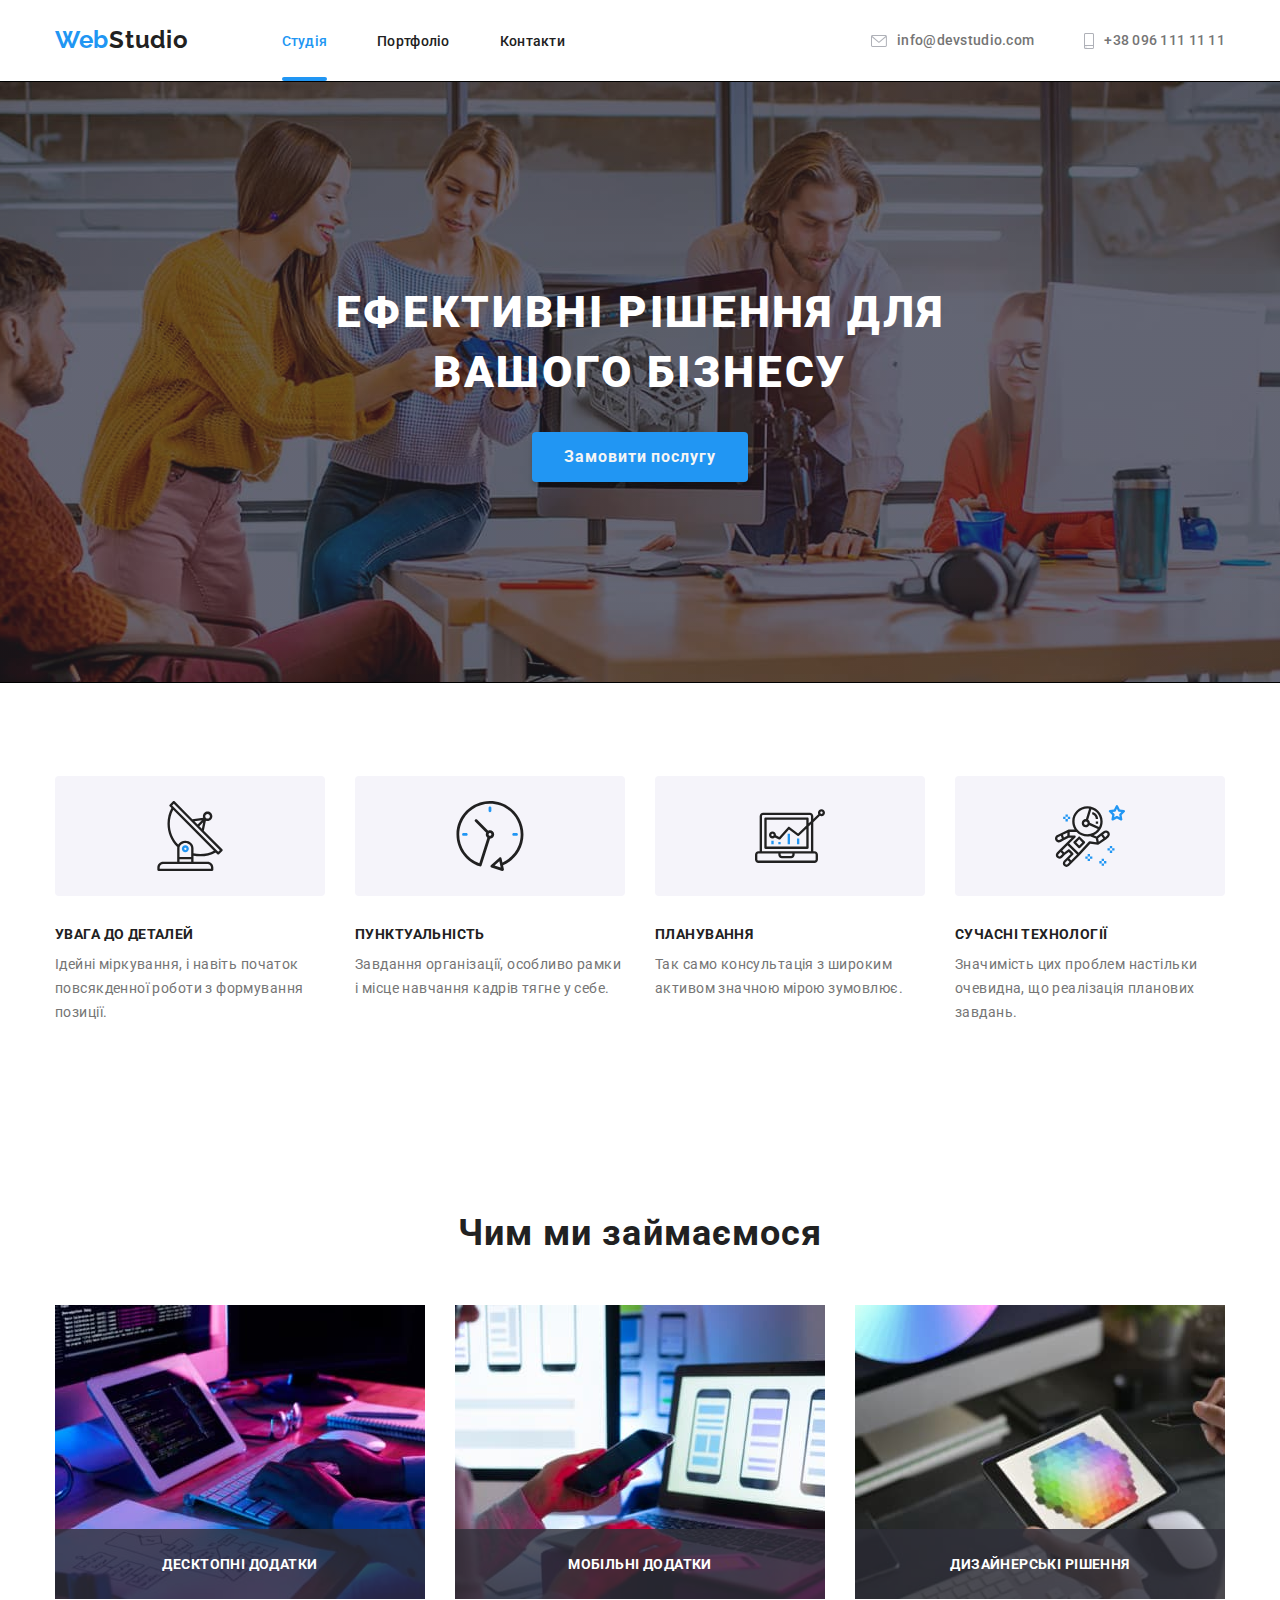
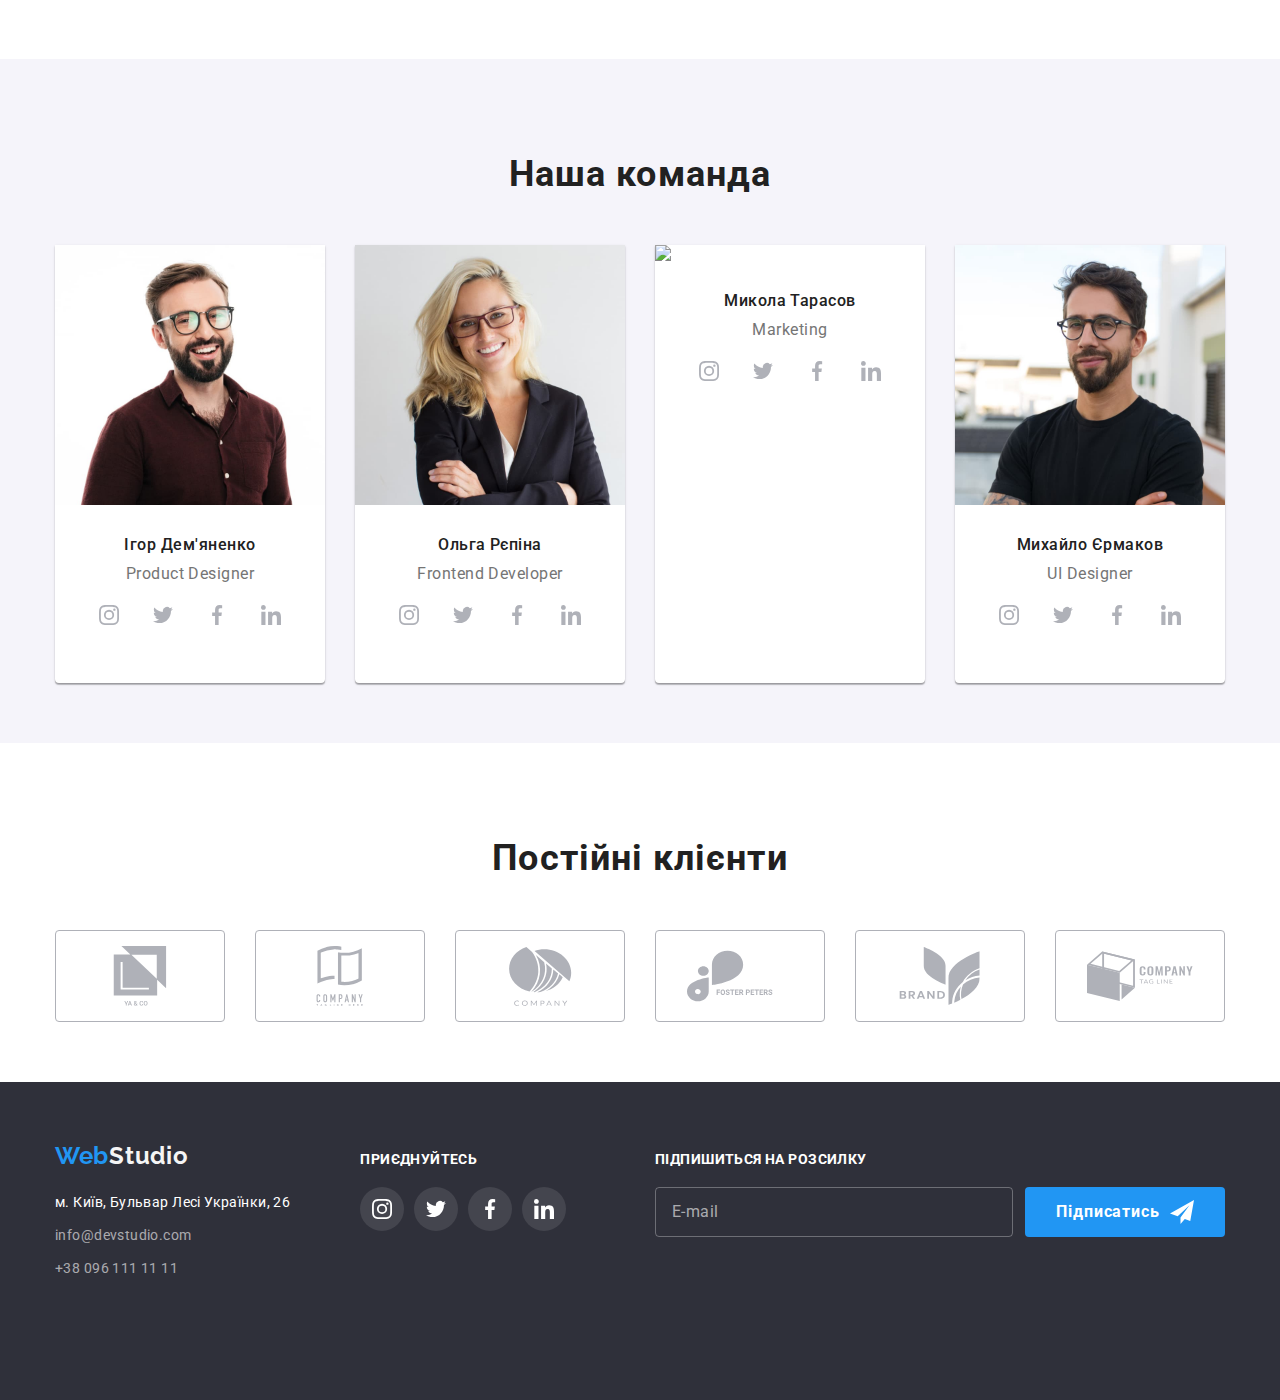
==== commit 7d1c6af2: "14.12.22 dz8 ispr 3" ====
--- a/index.html
+++ b/index.html
@@ -479,7 +479,7 @@
                             <use href="./image/icons.svg#icon-check"></use>
                         </svg>
     
-                        <span>
+                        <span class="contract-span">
                             Погоджуюся з розсилкою та приймаю
                             <a href="" class="contract-file">Умови договору</a></span>
                     </label>
--- a/css/main.min.css
+++ b/css/main.min.css
@@ -1 +1 @@
-.visually-hidden{position:absolute;white-space:nowrap;width:1px;height:1px;overflow:hidden;border:0;padding:0;clip:rect(0 0 0 0);-webkit-clip-path:inset(50%);clip-path:inset(50%);margin:-1px}.page{color:#212121;font-family:Roboto,sans-serif}.link,.logo,.project-item{text-decoration:none}.list{padding:0;margin:0;list-style:none}.icon{fill:#afb1b8}h1,h2,h3,h4,h5,ul,p{padding:0;margin:0}img{display:block;width:100%;height:auto}.container{max-width:480px;margin:0 auto;padding-left:15px;padding-right:15px}@media screen and (min-width: 768px){.container{max-width:768px}}@media screen and (min-width: 1200px){.container{max-width:1200px}}.section{padding-top:94px;padding-bottom:94px}@media screen and (max-width: 1199px){.section{padding-top:30px;padding-bottom:30px}}@media screen and (min-width: 768px){.our-work,.our-team{display:-webkit-box;display:-ms-flexbox;display:flex}}.container{max-width:480px;margin:0 auto;padding-left:15px;padding-right:15px}@media screen and (min-width: 768px){.container{max-width:768px}}@media screen and (min-width: 1200px){.container{max-width:1200px}}.section{padding-bottom:60px}@media screen and (min-width: 1200px){.benefits{padding-bottom:94px}}.button{color:#212121;background-color:#fff;font-size:16px;font-family:inherit;cursor:pointer;text-decoration:none;text-align:center}.button.hero-button{padding:10px 32px;font-weight:700;line-height:1.875;-webkit-box-align:center;-ms-flex-align:center;align-items:center;letter-spacing:.06em;color:#f5f5f5;background-color:#2196f3;-webkit-box-shadow:0px 4px 4px rgba(0,0,0,.15);box-shadow:0px 4px 4px rgba(0,0,0,.15);border-radius:4px;border:none;-webkit-transition:background-color 250ms cubic-bezier(0.4, 0, 0.2, 1);transition:background-color 250ms cubic-bezier(0.4, 0, 0.2, 1)}.button.hero-button:focus,.button.hero-button:hover{background-color:#2196f3}.button.projects-button{padding:6px 22px;color:#212121;background-color:#f5f4fa;font-weight:500;line-height:1.625;letter-spacing:.03em;border-radius:4px;border:none;-webkit-transition:color 250ms cubic-bezier(0.4, 0, 0.2, 1),background-color 250ms cubic-bezier(0.4, 0, 0.2, 1),-webkit-filter 250ms cubic-bezier(0.4, 0, 0.2, 1);transition:color 250ms cubic-bezier(0.4, 0, 0.2, 1),background-color 250ms cubic-bezier(0.4, 0, 0.2, 1),-webkit-filter 250ms cubic-bezier(0.4, 0, 0.2, 1);transition:color 250ms cubic-bezier(0.4, 0, 0.2, 1),background-color 250ms cubic-bezier(0.4, 0, 0.2, 1),filter 250ms cubic-bezier(0.4, 0, 0.2, 1);transition:color 250ms cubic-bezier(0.4, 0, 0.2, 1),background-color 250ms cubic-bezier(0.4, 0, 0.2, 1),filter 250ms cubic-bezier(0.4, 0, 0.2, 1),-webkit-filter 250ms cubic-bezier(0.4, 0, 0.2, 1)}.button.projects-button:focus,.button.projects-button:hover{background-color:#2196f3;color:#f5f5f5;-webkit-filter:drop-shadow(0px 4px 4px rgba(0, 0, 0, 0.25));filter:drop-shadow(0px 4px 4px rgba(0, 0, 0, 0.25))}.feedback{padding:10px 52px;font-weight:700;line-height:1.875;letter-spacing:.06em;-webkit-box-align:center;-ms-flex-align:center;align-items:center;text-align:center;letter-spacing:.06em;margin:auto;color:#f5f5f5;background-color:#2196f3;-webkit-box-shadow:0px 4px 4px rgba(0,0,0,.15);box-shadow:0px 4px 4px rgba(0,0,0,.15);border-radius:4px;border:none;cursor:pointer}.feedback:focus,.feedback:hover{background-color:#2196f3}.button.subscribe-button{padding:10px 52px;font-weight:700;line-height:1.875;-webkit-box-align:center;-ms-flex-align:center;align-items:center;letter-spacing:.06em;align-items:center;text-align:center;letter-spacing:.06em;color:#f5f5f5;background-color:#2196f3;-webkit-box-shadow:0px 4px 4px rgba(0,0,0,.15);box-shadow:0px 4px 4px rgba(0,0,0,.15);border-radius:4px;border:none}.button.subscribe-button:focus,.button.subscribe-button:hover{background-color:#2196f3;color:#f5f5f5;-webkit-filter:drop-shadow(0px 4px 4px rgba(0, 0, 0, 0.25));filter:drop-shadow(0px 4px 4px rgba(0, 0, 0, 0.25))}.backdrop{position:fixed;left:0px;top:0px;min-width:100%;min-height:100%;z-index:20;background-color:rgba(0,0,0,.2);opacity:1;-webkit-transition:opacity 250ms cubic-bezier(0.4, 0, 0.2, 1);transition:opacity 250ms cubic-bezier(0.4, 0, 0.2, 1)}.backdrop.is-hidden{opacity:0;pointer-events:none}.backdrop .is-hidden .modal{-webkit-transform:translate(-50%, -50%) scale(1.1);transform:translate(-50%, -50%) scale(1.1)}.modal{position:absolute;top:50%;left:50%;-webkit-transform:translate(-50%, -50%);transform:translate(-50%, -50%);padding:40px;width:528px;-webkit-box-shadow:0px 1px 3px rgba(0,0,0,.12),0px 1px 1px rgba(0,0,0,.14),0px 2px 1px rgba(0,0,0,.2);box-shadow:0px 1px 3px rgba(0,0,0,.12),0px 1px 1px rgba(0,0,0,.14),0px 2px 1px rgba(0,0,0,.2);border-radius:4px;background-color:#fff;-webkit-transform:translate(-50%, -50%) scale(1);transform:translate(-50%, -50%) scale(1);-webkit-transition:-webkit-transform 250ms cubic-bezier(0.4, 0, 0.2, 1);transition:-webkit-transform 250ms cubic-bezier(0.4, 0, 0.2, 1);transition:transform 250ms cubic-bezier(0.4, 0, 0.2, 1);transition:transform 250ms cubic-bezier(0.4, 0, 0.2, 1), -webkit-transform 250ms cubic-bezier(0.4, 0, 0.2, 1)}@media screen and (max-width: 480px),(max-height: 609px){.modal{top:30px;-webkit-transform:translate(-50%) scale(100%);transform:translate(-50%) scale(100%)}}@media screen and (min-width: 480px){.modal{width:450px;min-height:0px}}@media screen and (min-width: 1200px){.modal{width:528px}}.modal-icon-close{fill:#000;-webkit-transition:fill 250ms cubic-bezier(0.4, 0, 0.2, 1);transition:fill 250ms cubic-bezier(0.4, 0, 0.2, 1)}.modal-icon{position:absolute;top:8px;right:8px;width:30px;height:30px;display:-webkit-box;display:-ms-flexbox;display:flex;-webkit-box-pack:center;-ms-flex-pack:center;justify-content:center;-webkit-box-align:center;-ms-flex-align:center;align-items:center;border:1px solid rgba(0,0,0,.1);border-radius:50%;background:rgba(0,0,0,0);cursor:pointer}.modal-icon:hover .modal-icon-close,.modal-icon:focus .modal-icon-close{fill:#2196f3;cursor:pointer}.title{font-weight:700;font-size:14px;line-height:1.1428571429;letter-spacing:.03em;text-transform:uppercase}.section-title{margin-top:0;margin-bottom:30px;font-weight:700;font-size:28px;line-height:1.1785714286;text-align:center;letter-spacing:.03em}.footer-title{margin-bottom:20px;font-weight:700;font-size:14px;line-height:1.1428571429;letter-spacing:.03em;text-transform:uppercase;color:#fff}@media screen and (max-width: 1199px){.footer-title{text-align:center}}@media screen and (min-width: 768px)and (max-width: 1199px){.footer-title{padding-top:60px}}.form{display:-webkit-box;display:-ms-flexbox;display:flex;-webkit-box-orient:vertical;-webkit-box-direction:normal;-ms-flex-direction:column;flex-direction:column;width:100%}.form__title{font-weight:700;font-size:20px;line-height:1.15;letter-spacing:.03em;color:#212121;-webkit-box-pack:center;-ms-flex-pack:center;justify-content:center;margin-bottom:12px}.icon-wrapper{margin-bottom:10px;position:relative;display:-webkit-box;display:-ms-flexbox;display:flex;-webkit-box-orient:vertical;-webkit-box-direction:normal;-ms-flex-direction:column;flex-direction:column}.form label{margin:0;padding:0;font-size:12px;line-height:1.1666666667;letter-spacing:.01em;text-align:left;color:#757575;margin-bottom:4px}.form input{border:1px solid rgba(33,33,33,.2);border-radius:4px;height:40px;color:#212121;outline:0;-webkit-transition:border-color 250ms cubic-bezier(0.4, 0, 0.2, 1);transition:border-color 250ms cubic-bezier(0.4, 0, 0.2, 1)}.form textarea{border:1px solid rgba(33,33,33,.2);border-radius:4px;width:100%;height:120px;resize:none;outline:0;padding:12px 16px;margin-bottom:20px;-webkit-transition:border-color 250ms cubic-bezier(0.4, 0, 0.2, 1);transition:border-color 250ms cubic-bezier(0.4, 0, 0.2, 1)}.icon-form{position:absolute;top:0;left:12px;-webkit-transform:translateY(50%);transform:translateY(50%);fill:#212121;-webkit-transition:fill 250ms cubic-bezier(0.4, 0, 0.2, 1);transition:fill 250ms cubic-bezier(0.4, 0, 0.2, 1)}.input-icon{padding-left:42px}.input-icon:hover,.input-icon:focus{border-color:#2196f3}.input-icon:hover+.icon-form,.input-icon:focus+.icon-form{fill:#2196f3}.comment:hover,.comment:focus{border-color:#2196f3}.form textarea:-moz-placeholder-shown{padding:12px 16px}.form textarea:-ms-input-placeholder{padding:12px 16px}.form textarea:placeholder-shown{padding:12px 16px}.form textarea::-webkit-input-placeholder{font-size:12px;line-height:1.16;letter-spacing:.01em;color:rgba(117,117,117,.5)}.form textarea::-moz-placeholder{font-size:12px;line-height:1.16;letter-spacing:.01em;color:rgba(117,117,117,.5)}.form textarea:-ms-input-placeholder{font-size:12px;line-height:1.16;letter-spacing:.01em;color:rgba(117,117,117,.5)}.form textarea::-ms-input-placeholder{font-size:12px;line-height:1.16;letter-spacing:.01em;color:rgba(117,117,117,.5)}.form textarea::placeholder{font-size:12px;line-height:1.16;letter-spacing:.01em;color:rgba(117,117,117,.5)}.form-field{margin-bottom:30px}.contract{position:relative;padding:0;display:-webkit-inline-box;display:-ms-inline-flexbox;display:inline-flex;-webkit-box-align:center;-ms-flex-align:center;align-items:center;-webkit-box-pack:center;-ms-flex-pack:center;justify-content:center;margin-bottom:30px}.contract span{padding:0;font-size:12px;line-height:1.7142857143;letter-spacing:.03em;color:#757575;text-align:center;margin:auto}@media screen and (min-width: 1200px){.contract span{font-size:14px}}.checkbox{display:block;margin:0;margin-right:7px;width:16px;height:15px}.contract-icon-mark{width:16px;height:15px;margin-right:7px;border:2px solid #212121;border-radius:2px;fill:rgba(0,0,0,0);-webkit-transition:fill 250ms cubic-bezier(0.4, 0, 0.2, 1),border 250ms cubic-bezier(0.4, 0, 0.2, 1);transition:fill 250ms cubic-bezier(0.4, 0, 0.2, 1),border 250ms cubic-bezier(0.4, 0, 0.2, 1)}.checkbox:checked+.contract-icon-mark{border:none;background-color:#2196f3;fill:#f5f5f5;-webkit-transition:background-color 250ms cubic-bezier(0.4, 0, 0.2, 1);transition:background-color 250ms cubic-bezier(0.4, 0, 0.2, 1)}.contract-file{color:#2196f3;text-decoration:underline}.menu{display:-webkit-box;display:-ms-flexbox;display:flex;padding:0;margin:0;list-style:none}@media(max-width: 767px){.menu{display:none}}.menu .link{padding:10px;color:inherit;text-decoration:none}.menu .link:hover,.menu .link:focus{text-decoration:underline}.menu-toggle{min-height:40px;min-width:40px;display:-webkit-box;display:-ms-flexbox;display:flex;-webkit-box-align:center;-ms-flex-align:center;align-items:center;-webkit-box-pack:center;-ms-flex-pack:center;justify-content:center;margin-left:auto;padding:0;background-color:rgba(0,0,0,0);color:#fff;cursor:pointer;border:none;border-radius:50%;outline:none}@media(min-width: 768px){.menu-toggle{display:none}}.menu-toggle:hover,.menu-toggle:focus{background-color:#2196f3}.menu-container{position:fixed;top:0;left:0;display:-webkit-box;display:-ms-flexbox;display:flex;-webkit-box-orient:vertical;-webkit-box-direction:normal;-ms-flex-direction:column;flex-direction:column;width:100vw;height:100vh;padding:48px 40px;overflow:scroll;background-color:#fff;z-index:999;-webkit-transform:translateX(100%);transform:translateX(100%);-webkit-transition:-webkit-transform 250ms ease-in-out;transition:-webkit-transform 250ms ease-in-out;transition:transform 250ms ease-in-out;transition:transform 250ms ease-in-out, -webkit-transform 250ms ease-in-out}.menu-container.is-open{-webkit-transform:translateX(0);transform:translateX(0)}.menu-container .menu-toggle{position:absolute;top:16px;right:16px;color:#fff}.mobile-menu{padding:0;margin:0;list-style:none;margin-bottom:auto}.mobile-menu .link{display:block;margin:10px;color:#212121;text-decoration:none;font-weight:500;font-size:40px;line-height:1.175;letter-spacing:.02em}.mobile-menu-link.current{color:#2196f3}.mobile-socials{display:-webkit-box;display:-ms-flexbox;display:flex;gap:20px;-webkit-box-pack:justify;-ms-flex-pack:justify;justify-content:space-between;font-weight:500;font-size:18px;line-height:1.2222222222;letter-spacing:.02em}.mobile-socials-link{font-weight:500;font-size:18px;line-height:1.2222222222;letter-spacing:.02em;color:#2196f3}.mobile-socials-link .social-link{padding-right:10px;color:1px solid rgba(33,33,33,.2)}.mobile-contacts-tel{display:block;font-weight:500;font-size:34px;line-height:1.18;letter-spacing:.02em;color:#2196f3;margin-bottom:32px}.mobile-contacts-mail{display:block;font-weight:500;font-size:24px;line-height:1.17;letter-spacing:.02em;color:#757575;margin-bottom:64px}.header{background-color:#fff;border-bottom:1px solid #ececec}.main-header{display:-webkit-box;display:-ms-flexbox;display:flex}@media screen and (max-width: 480px){.main-header{padding-top:16px;padding-bottom:16px}}.nav-list{display:-webkit-box;display:-ms-flexbox;display:flex;-webkit-box-align:center;-ms-flex-align:center;align-items:center}.site-nav{display:none}@media screen and (min-width: 768px){.site-nav{display:-webkit-box;display:-ms-flexbox;display:flex}.site-nav .site-nav__item:not(:last-child){margin-right:50px}}.site-nav .site-nav__link{position:relative;padding-top:32px;padding-bottom:32px;display:block;color:#212121;font-weight:500;font-size:14px;line-height:1.1428571429;letter-spacing:.02em;-webkit-transition:color 250ms cubic-bezier(0.4, 0, 0.2, 1);transition:color 250ms cubic-bezier(0.4, 0, 0.2, 1);text-decoration:none}.site-nav .site-nav__link:hover,.site-nav .site-nav__link:focus{color:#2196f3}.site-nav .site-nav__link::after{position:absolute;left:0;bottom:0;content:"";display:block;width:100%;height:4px;background-color:#2196f3;border-radius:2px;opacity:0;-webkit-transition:opacity 250ms cubic-bezier(0.4, 0, 0.2, 1);transition:opacity 250ms cubic-bezier(0.4, 0, 0.2, 1)}.site-nav .current::after{opacity:1}.site-nav__link.current{color:#2196f3}.contacts{display:none}@media screen and (min-width: 1200px){.contacts{display:-webkit-box;display:-ms-flexbox;display:flex;margin-left:auto}.contacts .contacts__item+.contacts__item{margin-left:50px}}@media screen and (min-width: 768px)and (max-width: 1199px){.contacts{display:block;margin-left:auto}}@media screen and (min-width: 768px)and (max-width: 1199px){.contacts__item:not(:last-child){margin-bottom:10px}.contacts__item:first-child{margin-top:21px}}.contacts__link{display:block;color:#757575;font-weight:500;font-size:14px;line-height:1.1428571429;letter-spacing:.02em;-webkit-transition:color 250ms cubic-bezier(0.4, 0, 0.2, 1);transition:color 250ms cubic-bezier(0.4, 0, 0.2, 1)}@media screen and (min-width: 1200px){.contacts__link{padding-top:32px;padding-bottom:32px}}.contacts__link:hover,.contacts__link:focus{color:#2196f3}.logo{display:block;margin-right:93px;color:#212121;font-family:Raleway;font-style:normal;font-weight:700;font-size:24px;line-height:1.1923076923;letter-spacing:.03em}@media screen and (max-width: 1200px){.logo{font-size:26px}}.logo-color{color:#2196f3}.logo-color-name{color:#f5f5f5}.phone{margin-right:10px;vertical-align:middle}.contacts__link:hover .phone{fill:#2196f3}.benefits{padding-top:60px}@media screen and (min-width: 1200px){.benefits{padding-top:94px}}.benefits-list .title{margin-bottom:10px}@media screen and (max-width: 767px){.benefits-list .title{text-align:center}}@media screen and (min-width: 768px){.benefits-list{display:-webkit-box;display:-ms-flexbox;display:flex;-ms-flex-wrap:wrap;flex-wrap:wrap}}@media screen and (min-width: 768px)and (max-width: 1199px){.benefits-list{margin-top:-30px}}@media screen and (min-width: 1200px){.benefits-list{-ms-flex-wrap:nowrap;flex-wrap:nowrap}}@media screen and (max-width: 767px){.benefits-list__item:not(:first-child){margin-top:30px}}@media screen and (min-width: 768px)and (max-width: 1199px){.benefits-list__item{-ms-flex-preferred-size:calc((100% - 30px)/2);flex-basis:calc((100% - 30px)/2);margin-top:30px}.benefits-list__item:nth-child(even){margin-left:30px}}@media screen and (min-width: 1200px){.benefits-list__item{-ms-flex-preferred-size:calc((100% - 90px)/4);flex-basis:calc((100% - 90px)/4)}.benefits-list__item:not(:first-child){margin-left:30px}}.benefits-list.icon{display:block;margin-left:auto;margin-right:auto}.benefits-description{color:#757575;font-weight:400;font-size:14px;line-height:1.7142857143;letter-spacing:.03em}.benefits-list .icon{fill:#212121}.svg-icon{margin-bottom:30px;width:100%;height:120px;-webkit-box-pack:center;-ms-flex-pack:center;justify-content:center;display:-webkit-box;display:-ms-flexbox;display:flex;-webkit-box-align:center;-ms-flex-align:center;align-items:center;background:#f5f4fa;border-radius:4px}.our-clients{display:-webkit-box;display:-ms-flexbox;display:flex;-ms-flex-wrap:wrap;flex-wrap:wrap}@media screen and (min-width: 480px)and (max-width: 1199px){.our-clients{padding-top:60px}}@media screen and (min-width: 1200px){.section-title{font-size:36px;margin-bottom:50px}}@media screen and (min-width: 1200px){.our-clients{-ms-flex-wrap:nowrap;flex-wrap:nowrap}}.clients-list:hover .icon,.clients-list:focus .icon{fill:#2196f3}.clients-list{-ms-flex-preferred-size:calc((100% - 60px)/2);flex-basis:calc((100% - 60px)/2);margin-right:30px;margin-bottom:30px}@media screen and (max-width: 767px){.clients-list:nth-child(2n){margin-right:0px}}@media screen and (min-width: 768px)and (max-width: 1199px){.clients-list{-ms-flex-preferred-size:calc((100% - 90px)/3);flex-basis:calc((100% - 90px)/3)}.clients-list:nth-child(3n){margin-right:0px}}@media screen and (min-width: 1200px){.clients-list{-ms-flex-preferred-size:calc((100% - 150px)/6);flex-basis:calc((100% - 150px)/6);-webkit-transition:fill 250ms cubic-bezier(0.4, 0, 0.2, 1);transition:fill 250ms cubic-bezier(0.4, 0, 0.2, 1)}.clients-list .icon{-webkit-transition:fill 250ms cubic-bezier(0.4, 0, 0.2, 1);transition:fill 250ms cubic-bezier(0.4, 0, 0.2, 1)}}.clients-link{display:-webkit-box;display:-ms-flexbox;display:flex;-webkit-box-pack:center;-ms-flex-pack:center;justify-content:center;-webkit-box-align:center;-ms-flex-align:center;align-items:center;width:210px;height:92px;border:1px solid #afb1b8;border-radius:4px}@media screen and (min-width: 768px){.clients-link{width:226px}}@media screen and (min-width: 1200px){.clients-link{width:170px}}.clients-link{-webkit-transition:border 250ms cubic-bezier(0.4, 0, 0.2, 1);transition:border 250ms cubic-bezier(0.4, 0, 0.2, 1)}.clients-link:hover,.clients-link:focus{border:1px solid #2196f3}address{font-style:normal}.footer{padding-top:60px;padding-bottom:60px;background-color:#2f303a}.footer-main .logo{margin-bottom:20px}@media screen and (min-width: 1200px){.footer-general{display:-webkit-box;display:-ms-flexbox;display:flex;-webkit-box-align:baseline;-ms-flex-align:baseline;align-items:baseline}}@media screen and (max-width: 1199px){.logo-address{text-align:center}.logo-address .logo{margin-right:auto}}@media screen and (min-width: 768px)and (max-width: 1199px){.social-footer{margin-left:165px}}@media screen and (min-width: 480px)and (max-width: 767px){.social-footer{margin-top:60px;margin-bottom:60px}}.social-footer .social-link{fill:#fff;background-color:rgba(255,255,255,.1)}.social-footer .social-link .icon{fill:#fff}.social-footer .social-icons{margin:0}@media screen and (min-width: 1200px){.social-footer{padding-top:0px;padding-bottom:0px;margin-left:70px}}.footer-contacts .link{color:rgba(255,255,255,.6);font-weight:400;font-size:14px;line-height:1.7142857143;letter-spacing:.03em;-webkit-transition:color 250ms cubic-bezier(0.4, 0, 0.2, 1);transition:color 250ms cubic-bezier(0.4, 0, 0.2, 1)}.footer-contacts .address{color:#fff}.footer-contacts .link:hover,.footer-contacts .link:focus{color:#2196f3}.footer-contacts .item:not(:last-child){margin-bottom:9px}.subscribe{margin-left:auto}@media screen and (min-width: 1200px){.form-field-footer{display:-webkit-box;display:-ms-flexbox;display:flex;-webkit-box-align:end;-ms-flex-align:end;align-items:flex-end}}.form-field-footer input{width:100%;height:50px;background-color:inherit;border:1px solid rgba(255,255,255,.3);border-radius:4px;padding-left:16px;outline:0;-webkit-transition:border-color 250ms cubic-bezier(0.4, 0, 0.2, 1);transition:border-color 250ms cubic-bezier(0.4, 0, 0.2, 1)}@media screen and (min-width: 768px)and (max-width: 1199px){.form-field-footer input{width:450px;margin-left:159px}}@media screen and (min-width: 1200px){.form-field-footer input{width:358px}}.form-field-footer input::-webkit-input-placeholder{font-size:16px;line-height:1.25;-webkit-box-align:center;align-items:center;letter-spacing:.03em;color:rgba(255,255,255,.6)}.form-field-footer input::-moz-placeholder{font-size:16px;line-height:1.25;align-items:center;letter-spacing:.03em;color:rgba(255,255,255,.6)}.form-field-footer input:-ms-input-placeholder{font-size:16px;line-height:1.25;-ms-flex-align:center;align-items:center;letter-spacing:.03em;color:rgba(255,255,255,.6)}.form-field-footer input::-ms-input-placeholder{font-size:16px;line-height:1.25;-ms-flex-align:center;align-items:center;letter-spacing:.03em;color:rgba(255,255,255,.6)}.form-field-footer input::placeholder{font-size:16px;line-height:1.25;-webkit-box-align:center;-ms-flex-align:center;align-items:center;letter-spacing:.03em;color:rgba(255,255,255,.6)}.mail-holder{color:#fff}.mail-holder:hover,.mail-holder:focus{border-color:#2196f3}.subscribe-button{background-color:#2196f3;font-weight:700;font-size:16px;line-height:1.875;display:-webkit-box;display:-ms-flexbox;display:flex;-webkit-box-pack:center;-ms-flex-pack:center;justify-content:center;-webkit-box-align:center;-ms-flex-align:center;align-items:center;text-align:center;letter-spacing:.06em;color:#fff;-webkit-box-shadow:0;box-shadow:0;border-radius:4px;width:200px;height:50px;margin-left:12px;border-color:rgba(0,0,0,0);-webkit-transition:background-color 250ms cubic-bezier(0.4, 0, 0.2, 1),-webkit-box-shadow 250ms cubic-bezier(0.4, 0, 0.2, 1);transition:background-color 250ms cubic-bezier(0.4, 0, 0.2, 1),-webkit-box-shadow 250ms cubic-bezier(0.4, 0, 0.2, 1);transition:box-shadow 250ms cubic-bezier(0.4, 0, 0.2, 1),background-color 250ms cubic-bezier(0.4, 0, 0.2, 1);transition:box-shadow 250ms cubic-bezier(0.4, 0, 0.2, 1),background-color 250ms cubic-bezier(0.4, 0, 0.2, 1),-webkit-box-shadow 250ms cubic-bezier(0.4, 0, 0.2, 1)}@media screen and (max-width: 1199px){.subscribe-button{margin-left:auto;margin-right:auto;margin-top:20px}}.subscribe-button:hover,.subscribe-button:focus{-webkit-box-shadow:0px 4px 4px rgba(0,0,0,.15);box-shadow:0px 4px 4px rgba(0,0,0,.15);background-color:#2196f3;cursor:pointer}.submit-icon{fill:#fff;margin-left:10px}@media screen and (min-width: 768px){.tablet-footer{display:-webkit-box;display:-ms-flexbox;display:flex;-webkit-box-align:baseline;-ms-flex-align:baseline;align-items:baseline}}@media screen and (min-width: 768px)and (max-width: 1199px){.tablet-footer{-webkit-box-pack:center;-ms-flex-pack:center;justify-content:center}}.hero{margin-right:auto;margin-left:auto;padding-top:118px;padding-bottom:118px;text-align:center;outline:1px solid #000;background-image:-webkit-gradient(linear, left top, right top, from(rgba(47, 48, 58, 0.4)), to(rgba(47, 48, 58, 0.4))),url("../image/hero@1x.jpg");background-image:linear-gradient(to right, rgba(47, 48, 58, 0.4), rgba(47, 48, 58, 0.4)),url("../image/hero@1x.jpg");background-repeat:no-repeat;background-position:center;background-size:cover}@media(min-device-pixel-ratio: 2),(-webkit-min-device-pixel-ratio: 2),(min-resolution: 192dpi),(min-resolution: 2dppx){.hero{background-image:-webkit-gradient(linear, left top, right top, from(rgba(47, 48, 58, 0.4)), to(rgba(47, 48, 58, 0.4))),url(../image/heromobile@2x.jpg);background-image:linear-gradient(to right, rgba(47, 48, 58, 0.4), rgba(47, 48, 58, 0.4)),url(../image/heromobile@2x.jpg)}}@media screen and (min-width: 768px){.hero{background-size:768px;background-image:-webkit-gradient(linear, left top, right top, from(rgba(47, 48, 58, 0.4)), to(rgba(47, 48, 58, 0.4))),url(../image/herotablet@1x.jpg);background-image:linear-gradient(to right, rgba(47, 48, 58, 0.4), rgba(47, 48, 58, 0.4)),url(../image/herotablet@1x.jpg)}}@media screen and (min-width: 768px)and (min-device-pixel-ratio: 2),screen and (min-width: 768px)and (-webkit-min-device-pixel-ratio: 2),screen and (min-width: 768px)and (min-resolution: 192dpi),screen and (min-width: 768px)and (min-resolution: 2dppx){.hero{background-image:-webkit-gradient(linear, left top, right top, from(rgba(47, 48, 58, 0.4)), to(rgba(47, 48, 58, 0.4))),url(../image/herotablet@2x.jpg);background-image:linear-gradient(to right, rgba(47, 48, 58, 0.4), rgba(47, 48, 58, 0.4)),url(../image/herotablet@2x.jpg)}}@media screen and (min-width: 1200px){.hero{min-height:600px;padding-top:200px;padding-bottom:200px;background-size:1600px;background-image:-webkit-gradient(linear, left top, right top, from(rgba(47, 48, 58, 0.4)), to(rgba(47, 48, 58, 0.4))),url(../image/hero@1x.jpg);background-image:linear-gradient(to right, rgba(47, 48, 58, 0.4), rgba(47, 48, 58, 0.4)),url(../image/hero@1x.jpg)}}@media screen and (min-width: 1200px)and (min-device-pixel-ratio: 2),screen and (min-width: 1200px)and (-webkit-min-device-pixel-ratio: 2),screen and (min-width: 1200px)and (min-resolution: 192dpi),screen and (min-width: 1200px)and (min-resolution: 2dppx){.hero{background-image:-webkit-gradient(linear, left top, right top, from(rgba(47, 48, 58, 0.4)), to(rgba(47, 48, 58, 0.4))),url(../image/hero@2x.jpg);background-image:linear-gradient(to right, rgba(47, 48, 58, 0.4), rgba(47, 48, 58, 0.4)),url(../image/hero@2x.jpg)}}.hero__title{margin-left:auto;margin-right:auto;margin-bottom:30px;color:#fff;font-weight:900;font-size:26px;line-height:1.3636363636;letter-spacing:.06em;text-transform:uppercase}@media screen and (max-width: 1199px){.hero__title{width:360px}}@media screen and (min-width: 1200px){.hero__title{font-size:44px;width:696px}}.team{padding-top:60px;background-color:#f5f4fa}@media screen and (min-width: 1200px){.team{padding-top:94px}}.our-team{font-size:16px;line-height:1.1875;text-align:center;letter-spacing:.03em;margin-top:30px}@media screen and (min-width: 768px){.our-team{display:-webkit-box;display:-ms-flexbox;display:flex}}@media screen and (min-width: 768px)and (max-width: 1199px){.our-team{-ms-flex-wrap:wrap;flex-wrap:wrap;margin-top:0px}}@media screen and (min-width: 1200px){.our-team{margin-top:50px}}.our-team__item{background-color:#fff;-webkit-box-shadow:0px 1px 3px rgba(0,0,0,.12),0px 1px 1px rgba(0,0,0,.14),0px 2px 1px rgba(0,0,0,.2);box-shadow:0px 1px 3px rgba(0,0,0,.12),0px 1px 1px rgba(0,0,0,.14),0px 2px 1px rgba(0,0,0,.2);border-radius:0px 0px 4px 4px}@media screen and (max-width: 767px){.our-team__item:not(:first-child){margin-top:30px}.our-team__item>.img{margin-left:auto;margin-right:auto}}@media screen and (min-width: 768px)and (max-width: 1199px){.our-team__item{-ms-flex-preferred-size:calc((100% - 30px)/2);flex-basis:calc((100% - 30px)/2);margin-top:30px}.our-team__item:nth-child(even){margin-left:30px}}@media screen and (min-width: 1200px){.our-team__item{-ms-flex-preferred-size:calc((100% - 90px)/4);flex-basis:calc((100% - 90px)/4)}.our-team__item:not(:first-child){margin-left:30px}}.team-member{font-size:16px;font-weight:500;margin-bottom:10px}.profession{color:#757575;font-weight:400;font-size:16px}.team-description{padding-top:30px;padding-bottom:30px}.team-img{display:block}.social-icons{margin-bottom:16px;gap:10px;display:-webkit-box;display:-ms-flexbox;display:flex;-webkit-box-pack:center;-ms-flex-pack:center;justify-content:center}.social-icons .icon{fill:#afb1b8}@media screen and (max-width: 1199px){.social-icons{display:-webkit-box;display:-ms-flexbox;display:flex;-webkit-box-pack:center;-ms-flex-pack:center;justify-content:center;-webkit-box-align:center;-ms-flex-align:center;align-items:center;overflow:hidden}}.social-link{width:44px;height:44px;-webkit-box-pack:center;-ms-flex-pack:center;justify-content:center;display:-webkit-box;display:-ms-flexbox;display:flex;-webkit-box-align:center;-ms-flex-align:center;align-items:center;border-radius:50%;color:#afb1b8;-webkit-transition:background-color 250ms cubic-bezier(0.4, 0, 0.2, 1),fill 250ms cubic-bezier(0.4, 0, 0.2, 1);transition:background-color 250ms cubic-bezier(0.4, 0, 0.2, 1),fill 250ms cubic-bezier(0.4, 0, 0.2, 1)}.social-icons .social-link:hover{background-color:#2196f3}.social-icons .social-link:hover .icon{fill:#fff}@media screen and (max-width: 1199px){.our-work__section{display:none}}.our-work{position:relative}.our-work__item{position:relative;width:370px;margin-right:30px}.our-work__item:nth-child(3n){margin-right:0}.work{display:-webkit-box;display:-ms-flexbox;display:flex;-webkit-box-align:center;-ms-flex-align:center;align-items:center;-webkit-box-pack:center;-ms-flex-pack:center;justify-content:center;width:100%;height:70px;position:absolute;bottom:0px;font-weight:700;font-size:14px;line-height:1.1428571429;text-align:center;letter-spacing:.03em;text-transform:uppercase;color:#fff;background:rgba(47,48,58,.8)}.portfolio{padding-top:94px;padding-bottom:94px}.projects{display:-webkit-box;display:-ms-flexbox;display:flex;-webkit-box-pack:center;-ms-flex-pack:center;justify-content:center;margin-bottom:50px}.projects .item:not(:last-child){margin-right:8px}.title-project{color:#212121;font-weight:700;font-size:18px;line-height:2;letter-spacing:.06em}.type-project{color:#757575;font-weight:400;font-size:16px;line-height:1.875;letter-spacing:.03em}.project-list{display:-webkit-box;display:-ms-flexbox;display:flex;-ms-flex-wrap:wrap;flex-wrap:wrap}.project-list .item{margin-right:30px;margin-bottom:30px}.project-list .item:nth-child(3n){margin-right:0}.project-list .title-project{margin-bottom:4px}.name-project{padding:20px 24px;border-right:1px solid #eee;border-bottom:1px solid #eee;border-left:1px solid #eee}.project-item{position:relative;display:block;-webkit-transition:-webkit-box-shadow 250ms cubic-bezier(0.4, 0, 0.2, 1);transition:-webkit-box-shadow 250ms cubic-bezier(0.4, 0, 0.2, 1);transition:box-shadow 250ms cubic-bezier(0.4, 0, 0.2, 1);transition:box-shadow 250ms cubic-bezier(0.4, 0, 0.2, 1), -webkit-box-shadow 250ms cubic-bezier(0.4, 0, 0.2, 1)}.project-item:hover{-webkit-box-shadow:0px 1px 1px rgba(0,0,0,.12),0px 4px 4px rgba(0,0,0,.06),1px 4px 6px rgba(0,0,0,.16);box-shadow:0px 1px 1px rgba(0,0,0,.12),0px 4px 4px rgba(0,0,0,.06),1px 4px 6px rgba(0,0,0,.16)}.project-item:hover .overlay{-webkit-transform:translateY(0);transform:translateY(0);opacity:1}.project-box{position:relative;overflow:hidden}.overlay{position:absolute;top:0;left:0;width:100%;height:100%;background-color:rgba(33,150,243,.9);opacity:0;-webkit-transform:translateY(100%);transform:translateY(100%);-webkit-transition:opacity 250ms cubic-bezier(0.4, 0, 0.2, 1),-webkit-transform 250ms cubic-bezier(0.4, 0, 0.2, 1);transition:opacity 250ms cubic-bezier(0.4, 0, 0.2, 1),-webkit-transform 250ms cubic-bezier(0.4, 0, 0.2, 1);transition:transform 250ms cubic-bezier(0.4, 0, 0.2, 1),opacity 250ms cubic-bezier(0.4, 0, 0.2, 1);transition:transform 250ms cubic-bezier(0.4, 0, 0.2, 1),opacity 250ms cubic-bezier(0.4, 0, 0.2, 1),-webkit-transform 250ms cubic-bezier(0.4, 0, 0.2, 1)}.project-box:hover .overlay{-webkit-transform:translateY(0);transform:translateY(0);opacity:1}.overlay-text{position:absolute;bottom:0;top:0;left:0;right:0;display:-webkit-box;display:-ms-flexbox;display:flex;-webkit-box-align:center;-ms-flex-align:center;align-items:center;-webkit-box-pack:center;-ms-flex-pack:center;justify-content:center;width:314px;padding-left:32px;font-weight:400;font-size:18px;line-height:1.5555555556;letter-spacing:.03em;color:#fff}/*# sourceMappingURL=main.min.css.map */+.visually-hidden{position:absolute;white-space:nowrap;width:1px;height:1px;overflow:hidden;border:0;padding:0;clip:rect(0 0 0 0);-webkit-clip-path:inset(50%);clip-path:inset(50%);margin:-1px}.page{color:#212121;font-family:Roboto,sans-serif}.link,.logo,.project-item{text-decoration:none}.list{padding:0;margin:0;list-style:none}.icon{fill:#afb1b8}h1,h2,h3,h4,h5,ul,p{padding:0;margin:0}img{display:block;width:100%;height:auto}.container{max-width:480px;margin:0 auto;padding-left:15px;padding-right:15px}@media screen and (min-width: 768px){.container{max-width:768px}}@media screen and (min-width: 1200px){.container{max-width:1200px}}.section{padding-top:94px;padding-bottom:94px}@media screen and (max-width: 1199px){.section{padding-top:30px;padding-bottom:30px}}@media screen and (min-width: 768px){.our-work,.our-team{display:-webkit-box;display:-ms-flexbox;display:flex}}.container{max-width:480px;margin:0 auto;padding-left:15px;padding-right:15px}@media screen and (min-width: 768px){.container{max-width:768px}}@media screen and (min-width: 1200px){.container{max-width:1200px}}.section{padding-bottom:60px}@media screen and (min-width: 1200px){.benefits{padding-bottom:94px}}.button{color:#212121;background-color:#fff;font-size:16px;font-family:inherit;cursor:pointer;text-decoration:none;text-align:center}.button.hero-button{padding:10px 32px;font-weight:700;line-height:1.875;-webkit-box-align:center;-ms-flex-align:center;align-items:center;letter-spacing:.06em;color:#f5f5f5;background-color:#2196f3;-webkit-box-shadow:0px 4px 4px rgba(0,0,0,.15);box-shadow:0px 4px 4px rgba(0,0,0,.15);border-radius:4px;border:none;-webkit-transition:background-color 250ms cubic-bezier(0.4, 0, 0.2, 1);transition:background-color 250ms cubic-bezier(0.4, 0, 0.2, 1)}.button.hero-button:focus,.button.hero-button:hover{background-color:#2196f3}.button.projects-button{padding:6px 22px;color:#212121;background-color:#f5f4fa;font-weight:500;line-height:1.625;letter-spacing:.03em;border-radius:4px;border:none;-webkit-transition:color 250ms cubic-bezier(0.4, 0, 0.2, 1),background-color 250ms cubic-bezier(0.4, 0, 0.2, 1),-webkit-filter 250ms cubic-bezier(0.4, 0, 0.2, 1);transition:color 250ms cubic-bezier(0.4, 0, 0.2, 1),background-color 250ms cubic-bezier(0.4, 0, 0.2, 1),-webkit-filter 250ms cubic-bezier(0.4, 0, 0.2, 1);transition:color 250ms cubic-bezier(0.4, 0, 0.2, 1),background-color 250ms cubic-bezier(0.4, 0, 0.2, 1),filter 250ms cubic-bezier(0.4, 0, 0.2, 1);transition:color 250ms cubic-bezier(0.4, 0, 0.2, 1),background-color 250ms cubic-bezier(0.4, 0, 0.2, 1),filter 250ms cubic-bezier(0.4, 0, 0.2, 1),-webkit-filter 250ms cubic-bezier(0.4, 0, 0.2, 1)}.button.projects-button:focus,.button.projects-button:hover{background-color:#2196f3;color:#f5f5f5;-webkit-filter:drop-shadow(0px 4px 4px rgba(0, 0, 0, 0.25));filter:drop-shadow(0px 4px 4px rgba(0, 0, 0, 0.25))}.feedback{padding:10px 52px;font-weight:700;line-height:1.875;letter-spacing:.06em;-webkit-box-align:center;-ms-flex-align:center;align-items:center;text-align:center;letter-spacing:.06em;margin:auto;color:#f5f5f5;background-color:#2196f3;-webkit-box-shadow:0px 4px 4px rgba(0,0,0,.15);box-shadow:0px 4px 4px rgba(0,0,0,.15);border-radius:4px;border:none;cursor:pointer;-webkit-transition:background-color 250ms cubic-bezier(0.4, 0, 0.2, 1),-webkit-filter 250ms cubic-bezier(0.4, 0, 0.2, 1);transition:background-color 250ms cubic-bezier(0.4, 0, 0.2, 1),-webkit-filter 250ms cubic-bezier(0.4, 0, 0.2, 1);transition:background-color 250ms cubic-bezier(0.4, 0, 0.2, 1),filter 250ms cubic-bezier(0.4, 0, 0.2, 1);transition:background-color 250ms cubic-bezier(0.4, 0, 0.2, 1),filter 250ms cubic-bezier(0.4, 0, 0.2, 1),-webkit-filter 250ms cubic-bezier(0.4, 0, 0.2, 1)}.feedback:focus,.feedback:hover{background-color:#2196f3}.button.subscribe-button{padding:10px 52px;font-weight:700;line-height:1.875;-webkit-box-align:center;-ms-flex-align:center;align-items:center;letter-spacing:.06em;align-items:center;text-align:center;letter-spacing:.06em;color:#f5f5f5;background-color:#2196f3;-webkit-box-shadow:0px 4px 4px rgba(0,0,0,.15);box-shadow:0px 4px 4px rgba(0,0,0,.15);border-radius:4px;border:none;-webkit-transition:color 250ms cubic-bezier(0.4, 0, 0.2, 1),background-color 250ms cubic-bezier(0.4, 0, 0.2, 1);transition:color 250ms cubic-bezier(0.4, 0, 0.2, 1),background-color 250ms cubic-bezier(0.4, 0, 0.2, 1)}.button.subscribe-button:focus,.button.subscribe-button:hover{background-color:#2196f3;color:#f5f5f5;-webkit-filter:drop-shadow(0px 4px 4px rgba(0, 0, 0, 0.25));filter:drop-shadow(0px 4px 4px rgba(0, 0, 0, 0.25))}.backdrop{position:fixed;left:0px;top:0px;min-width:100%;min-height:100%;z-index:20;background-color:rgba(0,0,0,.2);opacity:1;-webkit-transition:opacity 250ms cubic-bezier(0.4, 0, 0.2, 1);transition:opacity 250ms cubic-bezier(0.4, 0, 0.2, 1)}.backdrop.is-hidden{opacity:0;pointer-events:none}.backdrop .is-hidden .modal{-webkit-transform:translate(-50%, -50%) scale(1.1);transform:translate(-50%, -50%) scale(1.1)}.modal{position:absolute;top:50%;left:50%;-webkit-transform:translate(-50%, -50%);transform:translate(-50%, -50%);padding:40px;width:528px;-webkit-box-shadow:0px 1px 3px rgba(0,0,0,.12),0px 1px 1px rgba(0,0,0,.14),0px 2px 1px rgba(0,0,0,.2);box-shadow:0px 1px 3px rgba(0,0,0,.12),0px 1px 1px rgba(0,0,0,.14),0px 2px 1px rgba(0,0,0,.2);border-radius:4px;background-color:#fff;-webkit-transform:translate(-50%, -50%) scale(1);transform:translate(-50%, -50%) scale(1);-webkit-transition:-webkit-transform 250ms cubic-bezier(0.4, 0, 0.2, 1);transition:-webkit-transform 250ms cubic-bezier(0.4, 0, 0.2, 1);transition:transform 250ms cubic-bezier(0.4, 0, 0.2, 1);transition:transform 250ms cubic-bezier(0.4, 0, 0.2, 1), -webkit-transform 250ms cubic-bezier(0.4, 0, 0.2, 1)}@media screen and (max-width: 480px),(max-height: 609px){.modal{top:30px;-webkit-transform:translate(-50%) scale(100%);transform:translate(-50%) scale(100%)}}@media screen and (min-width: 480px){.modal{width:450px;min-height:0px}}@media screen and (min-width: 1200px){.modal{width:528px}}.modal-icon-close{fill:#000;-webkit-transition:fill 250ms cubic-bezier(0.4, 0, 0.2, 1);transition:fill 250ms cubic-bezier(0.4, 0, 0.2, 1)}.modal-icon{position:absolute;top:8px;right:8px;width:30px;height:30px;display:-webkit-box;display:-ms-flexbox;display:flex;-webkit-box-pack:center;-ms-flex-pack:center;justify-content:center;-webkit-box-align:center;-ms-flex-align:center;align-items:center;border:1px solid rgba(0,0,0,.1);border-radius:50%;background:rgba(0,0,0,0);cursor:pointer}.modal-icon:hover .modal-icon-close,.modal-icon:focus .modal-icon-close{fill:#2196f3;cursor:pointer}.title{font-weight:700;font-size:14px;line-height:1.1428571429;letter-spacing:.03em;text-transform:uppercase}.section-title{margin-top:0;margin-bottom:30px;font-weight:700;font-size:28px;line-height:1.1785714286;text-align:center;letter-spacing:.03em}.footer-title{margin-bottom:20px;font-weight:700;font-size:14px;line-height:1.1428571429;letter-spacing:.03em;text-transform:uppercase;color:#fff}@media screen and (max-width: 1199px){.footer-title{text-align:center}}.form{display:-webkit-box;display:-ms-flexbox;display:flex;-webkit-box-orient:vertical;-webkit-box-direction:normal;-ms-flex-direction:column;flex-direction:column;width:100%}.form__title{font-weight:700;font-size:20px;line-height:1.15;letter-spacing:.03em;color:#212121;-webkit-box-pack:center;-ms-flex-pack:center;justify-content:center;margin-bottom:12px}.icon-wrapper{margin-bottom:10px;position:relative;display:-webkit-box;display:-ms-flexbox;display:flex;-webkit-box-orient:vertical;-webkit-box-direction:normal;-ms-flex-direction:column;flex-direction:column}.form label{margin:0;padding:0;font-size:12px;line-height:1.1666666667;letter-spacing:.01em;text-align:left;color:#757575;margin-bottom:4px}.form input{border:1px solid rgba(33,33,33,.2);border-radius:4px;height:40px;color:#212121;outline:0;-webkit-transition:border-color 250ms cubic-bezier(0.4, 0, 0.2, 1);transition:border-color 250ms cubic-bezier(0.4, 0, 0.2, 1)}.form textarea{border:1px solid rgba(33,33,33,.2);border-radius:4px;width:100%;height:120px;resize:none;outline:0;padding:12px 16px;margin-bottom:20px;-webkit-transition:border-color 250ms cubic-bezier(0.4, 0, 0.2, 1);transition:border-color 250ms cubic-bezier(0.4, 0, 0.2, 1)}.icon-form{position:absolute;top:0;left:12px;-webkit-transform:translateY(50%);transform:translateY(50%);fill:#212121;-webkit-transition:fill 250ms cubic-bezier(0.4, 0, 0.2, 1);transition:fill 250ms cubic-bezier(0.4, 0, 0.2, 1)}.input-icon{padding-left:42px}.input-icon:hover,.input-icon:focus{border-color:#2196f3}.input-icon:hover+.icon-form,.input-icon:focus+.icon-form{fill:#2196f3}.comment:hover,.comment:focus{border-color:#2196f3}.form textarea:-moz-placeholder-shown{padding:12px 16px}.form textarea:-ms-input-placeholder{padding:12px 16px}.form textarea:placeholder-shown{padding:12px 16px}.form textarea::-webkit-input-placeholder{font-size:12px;line-height:1.16;letter-spacing:.01em;color:rgba(117,117,117,.5)}.form textarea::-moz-placeholder{font-size:12px;line-height:1.16;letter-spacing:.01em;color:rgba(117,117,117,.5)}.form textarea:-ms-input-placeholder{font-size:12px;line-height:1.16;letter-spacing:.01em;color:rgba(117,117,117,.5)}.form textarea::-ms-input-placeholder{font-size:12px;line-height:1.16;letter-spacing:.01em;color:rgba(117,117,117,.5)}.form textarea::placeholder{font-size:12px;line-height:1.16;letter-spacing:.01em;color:rgba(117,117,117,.5)}.form-field{display:-webkit-box;display:-ms-flexbox;display:flex;margin-bottom:30px;-webkit-box-pack:center;-ms-flex-pack:center;justify-content:center}.contract{position:relative;padding:0;display:-webkit-inline-box;display:-ms-inline-flexbox;display:inline-flex;-webkit-box-align:center;-ms-flex-align:center;align-items:center;margin-bottom:30px}.contract span{padding:0;font-size:12px;line-height:1.7142857143;letter-spacing:.03em;color:#757575;text-align:center;margin:auto}@media screen and (min-width: 1200px){.contract span{font-size:14px}}.checkbox{display:block;margin:0;margin-right:7px;width:16px;height:15px}.contract-icon-mark{width:16px;height:15px;margin-right:7px;border:2px solid #212121;border-radius:2px;fill:rgba(0,0,0,0);-webkit-transition:fill 250ms cubic-bezier(0.4, 0, 0.2, 1),border 250ms cubic-bezier(0.4, 0, 0.2, 1);transition:fill 250ms cubic-bezier(0.4, 0, 0.2, 1),border 250ms cubic-bezier(0.4, 0, 0.2, 1)}.checkbox:checked+.contract-icon-mark{border:none;background-color:#2196f3;fill:#f5f5f5;-webkit-transition:background-color 250ms cubic-bezier(0.4, 0, 0.2, 1);transition:background-color 250ms cubic-bezier(0.4, 0, 0.2, 1)}.contract-file{color:#2196f3;text-decoration:underline}.menu{display:-webkit-box;display:-ms-flexbox;display:flex;padding:0;margin:0;list-style:none}@media(max-width: 767px){.menu{display:none}}.menu .link{padding:10px;color:inherit;text-decoration:none}.menu .link:hover,.menu .link:focus{text-decoration:underline}.menu-toggle{min-height:40px;min-width:40px;display:-webkit-box;display:-ms-flexbox;display:flex;-webkit-box-align:center;-ms-flex-align:center;align-items:center;-webkit-box-pack:center;-ms-flex-pack:center;justify-content:center;margin-left:auto;padding:0;background-color:rgba(0,0,0,0);color:#fff;cursor:pointer;border:none;border-radius:50%;outline:none}@media(min-width: 768px){.menu-toggle{display:none}}.menu-toggle:hover,.menu-toggle:focus{background-color:#2196f3}.menu-container{position:fixed;top:0;left:0;display:-webkit-box;display:-ms-flexbox;display:flex;-webkit-box-orient:vertical;-webkit-box-direction:normal;-ms-flex-direction:column;flex-direction:column;width:100vw;height:100vh;padding:48px 40px;overflow:scroll;background-color:#fff;z-index:999;-webkit-transform:translateX(100%);transform:translateX(100%);-webkit-transition:-webkit-transform 250ms ease-in-out;transition:-webkit-transform 250ms ease-in-out;transition:transform 250ms ease-in-out;transition:transform 250ms ease-in-out, -webkit-transform 250ms ease-in-out}.menu-container.is-open{-webkit-transform:translateX(0);transform:translateX(0)}.menu-container .menu-toggle{position:absolute;top:16px;right:16px;color:#fff}.mobile-menu{padding:0;margin:0;list-style:none;margin-bottom:auto}.mobile-menu .link{display:block;margin:10px;color:#212121;text-decoration:none;font-weight:500;font-size:40px;line-height:1.175;letter-spacing:.02em}.mobile-menu-link.current{color:#2196f3}.mobile-socials{display:-webkit-box;display:-ms-flexbox;display:flex;-ms-flex-pack:distribute;justify-content:space-around;font-weight:500;font-size:18px;line-height:1.2222222222;letter-spacing:.02em}.mobile-socials-link{font-weight:500;font-size:18px;line-height:1.2222222222;letter-spacing:.02em;color:#2196f3}.mobile-social-item:not(:last-child){padding-right:15px;border-right:1px solid rgba(33,33,33,.2)}.mobile-social-item:not(:first-child){padding-left:10px}.mobile-contacts-tel{display:block;font-weight:500;font-size:34px;line-height:1.18;letter-spacing:.02em;color:#2196f3;margin-bottom:32px}.mobile-contacts-mail{display:block;font-weight:500;font-size:24px;line-height:1.17;letter-spacing:.02em;color:#757575;margin-bottom:64px}.header{background-color:#fff;border-bottom:1px solid #ececec}.main-header{display:-webkit-box;display:-ms-flexbox;display:flex}@media screen and (max-width: 480px){.main-header{padding-top:16px;padding-bottom:16px}}.nav-list{display:-webkit-box;display:-ms-flexbox;display:flex;-webkit-box-align:center;-ms-flex-align:center;align-items:center}.site-nav{display:none}@media screen and (min-width: 768px){.site-nav{display:-webkit-box;display:-ms-flexbox;display:flex}.site-nav .site-nav__item:not(:last-child){margin-right:50px}}.site-nav .site-nav__link{position:relative;padding-top:32px;padding-bottom:32px;display:block;color:#212121;font-weight:500;font-size:14px;line-height:1.1428571429;letter-spacing:.02em;-webkit-transition:color 250ms cubic-bezier(0.4, 0, 0.2, 1);transition:color 250ms cubic-bezier(0.4, 0, 0.2, 1);text-decoration:none}.site-nav .site-nav__link:hover,.site-nav .site-nav__link:focus{color:#2196f3}.site-nav .site-nav__link::after{position:absolute;left:0;bottom:0;content:"";display:block;width:100%;height:4px;background-color:#2196f3;border-radius:2px;opacity:0;-webkit-transition:opacity 250ms cubic-bezier(0.4, 0, 0.2, 1);transition:opacity 250ms cubic-bezier(0.4, 0, 0.2, 1)}.site-nav .current::after{opacity:1}.site-nav__link.current{color:#2196f3}.contacts{display:none}@media screen and (min-width: 1200px){.contacts{display:-webkit-box;display:-ms-flexbox;display:flex;margin-left:auto}.contacts .contacts__item+.contacts__item{margin-left:50px}}@media screen and (min-width: 768px)and (max-width: 1199px){.contacts{display:block;margin-left:auto}}@media screen and (min-width: 768px)and (max-width: 1199px){.contacts__item:not(:last-child){margin-bottom:10px}.contacts__item:first-child{margin-top:21px}}.contacts__link{display:block;color:#757575;font-weight:500;font-size:14px;line-height:1.1428571429;letter-spacing:.02em;-webkit-transition:color 250ms cubic-bezier(0.4, 0, 0.2, 1);transition:color 250ms cubic-bezier(0.4, 0, 0.2, 1)}@media screen and (min-width: 1200px){.contacts__link{padding-top:32px;padding-bottom:32px}}.contacts__link:hover,.contacts__link:focus{color:#2196f3}.logo{display:block;margin-right:93px;color:#212121;font-family:Raleway;font-style:normal;font-weight:700;font-size:24px;line-height:1.1923076923;letter-spacing:.03em}@media screen and (max-width: 1200px){.logo{font-size:26px}}.logo-color{color:#2196f3}.logo-color-name{color:#f5f5f5}.phone{margin-right:10px;vertical-align:middle}.contacts__link:hover .phone{fill:#2196f3}.benefits{padding-top:60px}@media screen and (min-width: 1200px){.benefits{padding-top:94px}}.benefits-list .title{margin-bottom:10px}@media screen and (max-width: 767px){.benefits-list .title{text-align:center}}@media screen and (min-width: 768px){.benefits-list{display:-webkit-box;display:-ms-flexbox;display:flex;-ms-flex-wrap:wrap;flex-wrap:wrap}}@media screen and (min-width: 768px)and (max-width: 1199px){.benefits-list{margin-top:-30px}}@media screen and (min-width: 1200px){.benefits-list{-ms-flex-wrap:nowrap;flex-wrap:nowrap}}@media screen and (max-width: 767px){.benefits-list__item:not(:first-child){margin-top:30px}}@media screen and (min-width: 768px)and (max-width: 1199px){.benefits-list__item{-ms-flex-preferred-size:calc((100% - 30px)/2);flex-basis:calc((100% - 30px)/2);margin-top:30px}.benefits-list__item:nth-child(even){margin-left:30px}}@media screen and (min-width: 1200px){.benefits-list__item{-ms-flex-preferred-size:calc((100% - 90px)/4);flex-basis:calc((100% - 90px)/4)}.benefits-list__item:not(:first-child){margin-left:30px}}.benefits-list.icon{display:block;margin-left:auto;margin-right:auto}.benefits-description{color:#757575;font-weight:400;font-size:14px;line-height:1.7142857143;letter-spacing:.03em}.benefits-list .icon{fill:#212121}.svg-icon{margin-bottom:30px;width:100%;height:120px;-webkit-box-pack:center;-ms-flex-pack:center;justify-content:center;display:-webkit-box;display:-ms-flexbox;display:flex;-webkit-box-align:center;-ms-flex-align:center;align-items:center;background:#f5f4fa;border-radius:4px}.our-clients{display:-webkit-box;display:-ms-flexbox;display:flex;-ms-flex-wrap:wrap;flex-wrap:wrap;gap:30px}@media screen and (min-width: 1200px){.section-title{font-size:36px;margin-bottom:50px}}@media screen and (min-width: 1200px){.our-clients{-ms-flex-wrap:nowrap;flex-wrap:nowrap}}.clients-list:hover .icon,.clients-list:focus .icon{fill:#2196f3}.clients-list{-ms-flex-preferred-size:calc((100% - 30px)/2);flex-basis:calc((100% - 30px)/2)}@media screen and (max-width: 767px){.clients-list:nth-child(2n){margin-right:0px}}@media screen and (min-width: 768px)and (max-width: 1199px){.clients-list{-ms-flex-preferred-size:calc((100% - 90px)/3);flex-basis:calc((100% - 90px)/3)}.clients-list:nth-child(3n){margin-right:0px}}@media screen and (min-width: 1200px){.clients-list{-ms-flex-preferred-size:calc((100% - 150px)/6);flex-basis:calc((100% - 150px)/6);-webkit-transition:fill 250ms cubic-bezier(0.4, 0, 0.2, 1);transition:fill 250ms cubic-bezier(0.4, 0, 0.2, 1)}.clients-list .icon{-webkit-transition:fill 250ms cubic-bezier(0.4, 0, 0.2, 1);transition:fill 250ms cubic-bezier(0.4, 0, 0.2, 1)}}.clients-link{display:-webkit-box;display:-ms-flexbox;display:flex;-webkit-box-pack:center;-ms-flex-pack:center;justify-content:center;-webkit-box-align:center;-ms-flex-align:center;align-items:center;width:210px;height:92px;border:1px solid #afb1b8;border-radius:4px}@media screen and (min-width: 768px){.clients-link{width:226px}}@media screen and (min-width: 1200px){.clients-link{width:170px}}.clients-link{-webkit-transition:border 250ms cubic-bezier(0.4, 0, 0.2, 1);transition:border 250ms cubic-bezier(0.4, 0, 0.2, 1)}.clients-link:hover,.clients-link:focus{border:1px solid #2196f3}address{font-style:normal}.footer{padding-top:60px;padding-bottom:60px;background-color:#2f303a}.footer-main .logo{margin-bottom:20px}@media screen and (min-width: 1200px){.footer-general{display:-webkit-box;display:-ms-flexbox;display:flex;-webkit-box-align:baseline;-ms-flex-align:baseline;align-items:baseline}}@media screen and (max-width: 1199px){.logo-address{text-align:center}.logo-address .logo{margin-right:auto}}@media screen and (min-width: 768px)and (max-width: 1199px){.social-footer{margin-left:165px}}@media screen and (min-width: 480px)and (max-width: 767px){.social-footer{margin-top:60px;margin-bottom:60px}}.social-footer .social-link{fill:#fff;background-color:rgba(255,255,255,.1)}.social-footer .social-link .icon{fill:#fff}.social-footer .social-icons{margin:0}@media screen and (min-width: 1200px){.social-footer{padding-top:0px;padding-bottom:0px;margin-left:70px}}.footer-contacts .link{color:rgba(255,255,255,.6);font-weight:400;font-size:14px;line-height:1.7142857143;letter-spacing:.03em;-webkit-transition:color 250ms cubic-bezier(0.4, 0, 0.2, 1);transition:color 250ms cubic-bezier(0.4, 0, 0.2, 1)}.footer-contacts .address{color:#fff}.footer-contacts .link:hover,.footer-contacts .link:focus{color:#2196f3}.footer-contacts .item:not(:last-child){margin-bottom:9px}.subscribe{margin-left:auto}@media screen and (min-width: 1200px){.form-field-footer{display:-webkit-box;display:-ms-flexbox;display:flex;-webkit-box-align:end;-ms-flex-align:end;align-items:flex-end}}.form-field-footer input{width:100%;height:50px;background-color:inherit;border:1px solid rgba(255,255,255,.3);border-radius:4px;padding-left:16px;outline:0;-webkit-transition:border-color 250ms cubic-bezier(0.4, 0, 0.2, 1);transition:border-color 250ms cubic-bezier(0.4, 0, 0.2, 1)}@media screen and (min-width: 768px)and (max-width: 1199px){.form-field-footer input{width:450px;margin-left:159px}}@media screen and (min-width: 1200px){.form-field-footer input{width:358px}}.form-field-footer input::-webkit-input-placeholder{font-size:16px;line-height:1.25;-webkit-box-align:center;align-items:center;letter-spacing:.03em;color:rgba(255,255,255,.6)}.form-field-footer input::-moz-placeholder{font-size:16px;line-height:1.25;align-items:center;letter-spacing:.03em;color:rgba(255,255,255,.6)}.form-field-footer input:-ms-input-placeholder{font-size:16px;line-height:1.25;-ms-flex-align:center;align-items:center;letter-spacing:.03em;color:rgba(255,255,255,.6)}.form-field-footer input::-ms-input-placeholder{font-size:16px;line-height:1.25;-ms-flex-align:center;align-items:center;letter-spacing:.03em;color:rgba(255,255,255,.6)}.form-field-footer input::placeholder{font-size:16px;line-height:1.25;-webkit-box-align:center;-ms-flex-align:center;align-items:center;letter-spacing:.03em;color:rgba(255,255,255,.6)}.mail-holder{color:#fff}.mail-holder:hover,.mail-holder:focus{border-color:#2196f3}.subscribe-button{background-color:#2196f3;font-weight:700;font-size:16px;line-height:1.875;display:-webkit-box;display:-ms-flexbox;display:flex;-webkit-box-pack:center;-ms-flex-pack:center;justify-content:center;-webkit-box-align:center;-ms-flex-align:center;align-items:center;text-align:center;letter-spacing:.06em;color:#fff;-webkit-box-shadow:0;box-shadow:0;border-radius:4px;width:200px;height:50px;margin-left:12px;border-color:rgba(0,0,0,0);-webkit-transition:background-color 250ms cubic-bezier(0.4, 0, 0.2, 1),-webkit-box-shadow 250ms cubic-bezier(0.4, 0, 0.2, 1);transition:background-color 250ms cubic-bezier(0.4, 0, 0.2, 1),-webkit-box-shadow 250ms cubic-bezier(0.4, 0, 0.2, 1);transition:box-shadow 250ms cubic-bezier(0.4, 0, 0.2, 1),background-color 250ms cubic-bezier(0.4, 0, 0.2, 1);transition:box-shadow 250ms cubic-bezier(0.4, 0, 0.2, 1),background-color 250ms cubic-bezier(0.4, 0, 0.2, 1),-webkit-box-shadow 250ms cubic-bezier(0.4, 0, 0.2, 1)}@media screen and (max-width: 1199px){.subscribe-button{margin-left:auto;margin-right:auto;margin-top:20px}}.subscribe-button:hover,.subscribe-button:focus{-webkit-box-shadow:0px 4px 4px rgba(0,0,0,.15);box-shadow:0px 4px 4px rgba(0,0,0,.15);background-color:#2196f3;cursor:pointer}.submit-icon{fill:#fff;margin-left:10px}@media screen and (min-width: 768px){.tablet-footer{display:-webkit-box;display:-ms-flexbox;display:flex;-webkit-box-align:baseline;-ms-flex-align:baseline;align-items:baseline;margin-bottom:60px}}@media screen and (min-width: 768px)and (max-width: 1199px){.tablet-footer{-webkit-box-pack:center;-ms-flex-pack:center;justify-content:center}}.hero{margin-right:auto;margin-left:auto;padding-top:118px;padding-bottom:118px;text-align:center;outline:1px solid #000;background-image:-webkit-gradient(linear, left top, right top, from(rgba(47, 48, 58, 0.4)), to(rgba(47, 48, 58, 0.4))),url("../image/hero@1x.jpg");background-image:linear-gradient(to right, rgba(47, 48, 58, 0.4), rgba(47, 48, 58, 0.4)),url("../image/hero@1x.jpg");background-repeat:no-repeat;background-position:center;background-size:cover}@media(min-device-pixel-ratio: 2),(-webkit-min-device-pixel-ratio: 2),(min-resolution: 192dpi),(min-resolution: 2dppx){.hero{background-image:-webkit-gradient(linear, left top, right top, from(rgba(47, 48, 58, 0.4)), to(rgba(47, 48, 58, 0.4))),url(../image/heromobile@2x.jpg);background-image:linear-gradient(to right, rgba(47, 48, 58, 0.4), rgba(47, 48, 58, 0.4)),url(../image/heromobile@2x.jpg)}}@media screen and (min-width: 768px){.hero{background-size:768px;background-image:-webkit-gradient(linear, left top, right top, from(rgba(47, 48, 58, 0.4)), to(rgba(47, 48, 58, 0.4))),url(../image/herotablet@1x.jpg);background-image:linear-gradient(to right, rgba(47, 48, 58, 0.4), rgba(47, 48, 58, 0.4)),url(../image/herotablet@1x.jpg)}}@media screen and (min-width: 768px)and (min-device-pixel-ratio: 2),screen and (min-width: 768px)and (-webkit-min-device-pixel-ratio: 2),screen and (min-width: 768px)and (min-resolution: 192dpi),screen and (min-width: 768px)and (min-resolution: 2dppx){.hero{background-image:-webkit-gradient(linear, left top, right top, from(rgba(47, 48, 58, 0.4)), to(rgba(47, 48, 58, 0.4))),url(../image/herotablet@2x.jpg);background-image:linear-gradient(to right, rgba(47, 48, 58, 0.4), rgba(47, 48, 58, 0.4)),url(../image/herotablet@2x.jpg)}}@media screen and (min-width: 1200px){.hero{min-height:600px;padding-top:200px;padding-bottom:200px;background-size:1600px;background-image:-webkit-gradient(linear, left top, right top, from(rgba(47, 48, 58, 0.4)), to(rgba(47, 48, 58, 0.4))),url(../image/hero@1x.jpg);background-image:linear-gradient(to right, rgba(47, 48, 58, 0.4), rgba(47, 48, 58, 0.4)),url(../image/hero@1x.jpg)}}@media screen and (min-width: 1200px)and (min-device-pixel-ratio: 2),screen and (min-width: 1200px)and (-webkit-min-device-pixel-ratio: 2),screen and (min-width: 1200px)and (min-resolution: 192dpi),screen and (min-width: 1200px)and (min-resolution: 2dppx){.hero{background-image:-webkit-gradient(linear, left top, right top, from(rgba(47, 48, 58, 0.4)), to(rgba(47, 48, 58, 0.4))),url(../image/hero@2x.jpg);background-image:linear-gradient(to right, rgba(47, 48, 58, 0.4), rgba(47, 48, 58, 0.4)),url(../image/hero@2x.jpg)}}.hero__title{margin-left:auto;margin-right:auto;margin-bottom:30px;color:#fff;font-weight:900;font-size:26px;line-height:1.3636363636;letter-spacing:.06em;text-transform:uppercase}@media screen and (max-width: 1199px){.hero__title{width:360px}}@media screen and (min-width: 1200px){.hero__title{font-size:44px;width:696px}}.team{padding-top:60px;background-color:#f5f4fa}@media screen and (min-width: 1200px){.team{padding-top:94px}}.our-team{font-size:16px;line-height:1.1875;text-align:center;letter-spacing:.03em;margin-top:30px}@media screen and (min-width: 768px){.our-team{display:-webkit-box;display:-ms-flexbox;display:flex}}@media screen and (min-width: 768px)and (max-width: 1199px){.our-team{-ms-flex-wrap:wrap;flex-wrap:wrap;margin-top:0px}}@media screen and (min-width: 1200px){.our-team{margin-top:50px}}.our-team__item{background-color:#fff;-webkit-box-shadow:0px 1px 3px rgba(0,0,0,.12),0px 1px 1px rgba(0,0,0,.14),0px 2px 1px rgba(0,0,0,.2);box-shadow:0px 1px 3px rgba(0,0,0,.12),0px 1px 1px rgba(0,0,0,.14),0px 2px 1px rgba(0,0,0,.2);border-radius:0px 0px 4px 4px}@media screen and (max-width: 767px){.our-team__item:not(:first-child){margin-top:30px}.our-team__item>.img{margin-left:auto;margin-right:auto}}@media screen and (min-width: 768px)and (max-width: 1199px){.our-team__item{-ms-flex-preferred-size:calc((100% - 30px)/2);flex-basis:calc((100% - 30px)/2);margin-top:30px}.our-team__item:nth-child(even){margin-left:30px}}@media screen and (min-width: 1200px){.our-team__item{-ms-flex-preferred-size:calc((100% - 90px)/4);flex-basis:calc((100% - 90px)/4)}.our-team__item:not(:first-child){margin-left:30px}}.team-member{font-size:16px;font-weight:500;margin-bottom:10px}.profession{color:#757575;font-weight:400;font-size:16px;margin-bottom:10px}.team-description{padding-top:30px;padding-bottom:30px}.team-img{display:block}.social-icons{margin-bottom:16px;gap:10px;display:-webkit-box;display:-ms-flexbox;display:flex;-webkit-box-pack:center;-ms-flex-pack:center;justify-content:center}.social-icons .icon{fill:#afb1b8}@media screen and (max-width: 1199px){.social-icons{display:-webkit-box;display:-ms-flexbox;display:flex;-webkit-box-pack:center;-ms-flex-pack:center;justify-content:center;-webkit-box-align:center;-ms-flex-align:center;align-items:center;overflow:hidden}}.social-link{width:44px;height:44px;-webkit-box-pack:center;-ms-flex-pack:center;justify-content:center;display:-webkit-box;display:-ms-flexbox;display:flex;-webkit-box-align:center;-ms-flex-align:center;align-items:center;border-radius:50%;color:#afb1b8;-webkit-transition:background-color 250ms cubic-bezier(0.4, 0, 0.2, 1),fill 250ms cubic-bezier(0.4, 0, 0.2, 1);transition:background-color 250ms cubic-bezier(0.4, 0, 0.2, 1),fill 250ms cubic-bezier(0.4, 0, 0.2, 1)}.social-icons .social-link:hover{background-color:#2196f3}.social-icons .social-link:hover .icon{fill:#fff}@media screen and (max-width: 1199px){.our-work__section{display:none}}.our-work{position:relative}.our-work__item{position:relative;width:370px;margin-right:30px}.our-work__item:nth-child(3n){margin-right:0}.work{display:-webkit-box;display:-ms-flexbox;display:flex;-webkit-box-align:center;-ms-flex-align:center;align-items:center;-webkit-box-pack:center;-ms-flex-pack:center;justify-content:center;width:100%;height:70px;position:absolute;bottom:0px;font-weight:700;font-size:14px;line-height:1.1428571429;text-align:center;letter-spacing:.03em;text-transform:uppercase;color:#fff;background:rgba(47,48,58,.8)}.portfolio{padding-top:94px;padding-bottom:94px}.projects{display:-webkit-box;display:-ms-flexbox;display:flex;-webkit-box-pack:center;-ms-flex-pack:center;justify-content:center;margin-bottom:50px}.projects .item:not(:last-child){margin-right:8px}.title-project{color:#212121;font-weight:700;font-size:18px;line-height:2;letter-spacing:.06em}.type-project{color:#757575;font-weight:400;font-size:16px;line-height:1.875;letter-spacing:.03em}.project-list{display:-webkit-box;display:-ms-flexbox;display:flex;-ms-flex-wrap:wrap;flex-wrap:wrap}.project-list .item{margin-right:30px;margin-bottom:30px}.project-list .item:nth-child(3n){margin-right:0}.project-list .title-project{margin-bottom:4px}.name-project{padding:20px 24px;border-right:1px solid #eee;border-bottom:1px solid #eee;border-left:1px solid #eee}.project-item{position:relative;display:block;-webkit-transition:-webkit-box-shadow 250ms cubic-bezier(0.4, 0, 0.2, 1);transition:-webkit-box-shadow 250ms cubic-bezier(0.4, 0, 0.2, 1);transition:box-shadow 250ms cubic-bezier(0.4, 0, 0.2, 1);transition:box-shadow 250ms cubic-bezier(0.4, 0, 0.2, 1), -webkit-box-shadow 250ms cubic-bezier(0.4, 0, 0.2, 1)}.project-item:hover{-webkit-box-shadow:0px 1px 1px rgba(0,0,0,.12),0px 4px 4px rgba(0,0,0,.06),1px 4px 6px rgba(0,0,0,.16);box-shadow:0px 1px 1px rgba(0,0,0,.12),0px 4px 4px rgba(0,0,0,.06),1px 4px 6px rgba(0,0,0,.16)}.project-item:hover .overlay{-webkit-transform:translateY(0);transform:translateY(0);opacity:1}.project-box{position:relative;overflow:hidden}.overlay{position:absolute;top:0;left:0;width:100%;height:100%;background-color:rgba(33,150,243,.9);opacity:0;-webkit-transform:translateY(100%);transform:translateY(100%);-webkit-transition:opacity 250ms cubic-bezier(0.4, 0, 0.2, 1),-webkit-transform 250ms cubic-bezier(0.4, 0, 0.2, 1);transition:opacity 250ms cubic-bezier(0.4, 0, 0.2, 1),-webkit-transform 250ms cubic-bezier(0.4, 0, 0.2, 1);transition:transform 250ms cubic-bezier(0.4, 0, 0.2, 1),opacity 250ms cubic-bezier(0.4, 0, 0.2, 1);transition:transform 250ms cubic-bezier(0.4, 0, 0.2, 1),opacity 250ms cubic-bezier(0.4, 0, 0.2, 1),-webkit-transform 250ms cubic-bezier(0.4, 0, 0.2, 1)}.project-box:hover .overlay{-webkit-transform:translateY(0);transform:translateY(0);opacity:1}.overlay-text{position:absolute;bottom:0;top:0;left:0;right:0;display:-webkit-box;display:-ms-flexbox;display:flex;-webkit-box-align:center;-ms-flex-align:center;align-items:center;-webkit-box-pack:center;-ms-flex-pack:center;justify-content:center;width:314px;padding-left:32px;font-weight:400;font-size:18px;line-height:1.5555555556;letter-spacing:.03em;color:#fff}/*# sourceMappingURL=main.min.css.map */